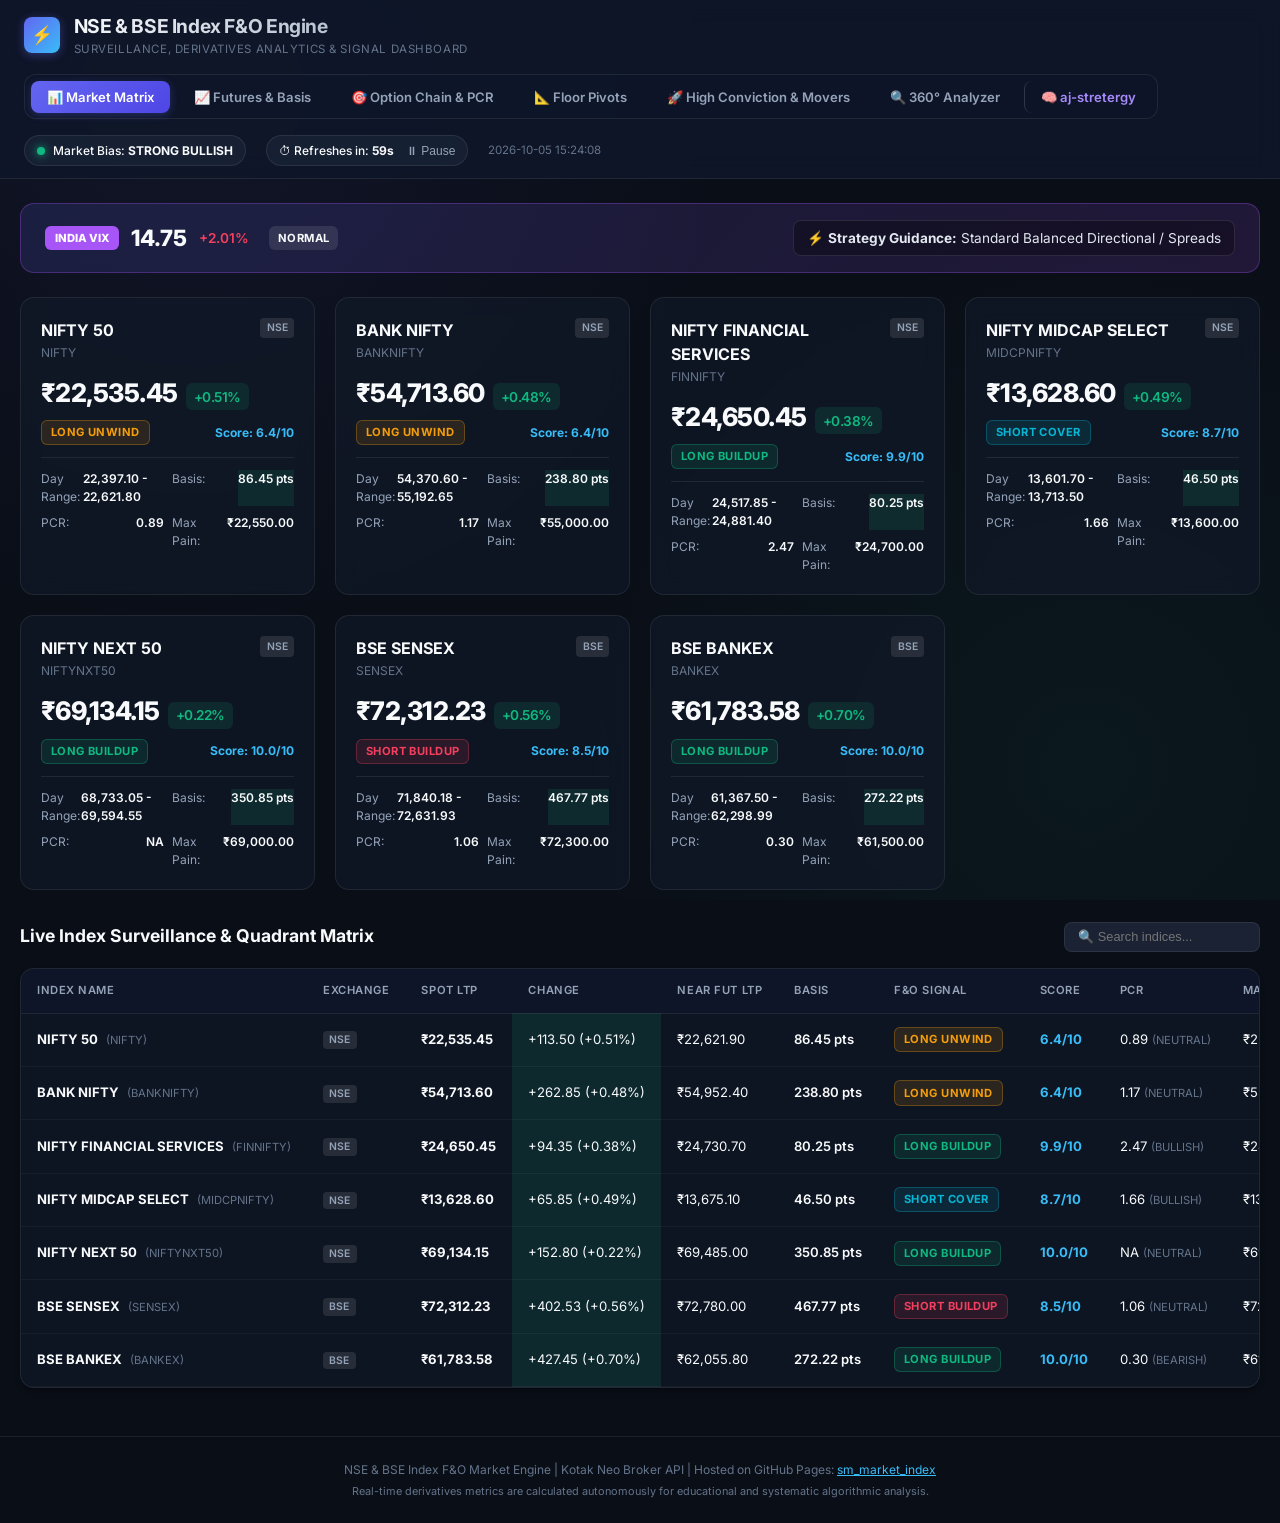
==== index.html @ 65196938 "Update index.html [NSE & BSE Index Dashboard]" ====
<!DOCTYPE html>
<html lang="en">
<head>
    <meta charset="UTF-8">
    <meta name="viewport" content="width=device-width, initial-scale=1.0">
    <title>NSE & BSE Index F&O Market Dashboard</title>
    <link rel="preconnect" href="https://fonts.googleapis.com">
    <link rel="preconnect" href="https://fonts.gstatic.com" crossorigin>
    <link href="https://fonts.googleapis.com/css2?family=Inter:wght@400;500;600;700;800&display=swap" rel="stylesheet">
    <link rel="stylesheet" href="css/dashboard.css">
</head>
<body>

    <!-- Header -->
    <header class="app-header">
        <div class="brand-wrap">
            <div class="brand-icon">⚡</div>
            <div>
                <div class="brand-title">NSE & BSE Index F&O Engine</div>
                <div class="brand-subtitle">Surveillance, Derivatives Analytics & Signal Dashboard</div>
            </div>
        </div>

        <!-- Navigation Tabs -->
        <nav class="tab-nav">
            <button class="tab-btn active" data-tab="tab-market">📊 Market Matrix</button>
            <button class="tab-btn" data-tab="tab-futures">📈 Futures & Basis</button>
            <button class="tab-btn" data-tab="tab-options">🎯 Option Chain & PCR</button>
            <button class="tab-btn" data-tab="tab-pivots">📐 Floor Pivots</button>
            <button class="tab-btn" data-tab="tab-movers">🚀 High Conviction & Movers</button>
            <button class="tab-btn" data-tab="tab-analyzer">🔍 360° Analyzer</button>
            <button class="tab-btn" data-tab="tab-aj-stretergy" style="border-left:1px solid rgba(255,255,255,0.15); color:#a78bfa;">🧠 aj-stretergy</button>
        </nav>

        <!-- Status & Auto-refresh -->
        <div class="header-status-bar">
            <div class="status-pill">
                <span class="pulse-dot"></span>
                <span>Market Bias: <b>STRONG BULLISH</b></span>
            </div>
            <div class="status-pill">
                <span>⏱ Refreshes in: <b id="countdownTimer">60s</b></span>
                <button id="pauseRefreshBtn" style="background:transparent; border:none; color:var(--text-muted); cursor:pointer; font-size:0.75rem; margin-left:4px;">⏸ Pause</button>
            </div>
            <div style="font-size:0.72rem; color:var(--text-dim);">
                2026-10-05 15:24:08
            </div>
        </div>
    </header>

    <!-- Main Container -->
    <main class="container">
        <!-- Tab 1 -->
        <div id="tab-market" class="tab-content active">
            
    <!-- VIX Volatility Alert Banner -->
    <div class="vix-banner">
        <div class="vix-header">
            <span class="vix-badge">INDIA VIX</span>
            <span class="vix-val">14.75</span>
            <span style="font-size:0.85rem; font-weight:600; color:#f43f5e;">
                +2.01%
            </span>
            <span class="badge" style="background:rgba(255,255,255,0.1); margin-left:0.5rem;">NORMAL</span>
        </div>
        <div class="vix-strat">
            ⚡ <b>Strategy Guidance:</b> Standard Balanced Directional / Spreads
        </div>
    </div>

    <!-- Ticker Cards Grid -->
    <div class="ticker-grid">
        
        <div class="card">
            <div class="card-top">
                <div>
                    <div class="card-title">NIFTY 50</div>
                    <div style="font-size:0.75rem; color:var(--text-dim); margin-top:2px;">NIFTY</div>
                </div>
                <span class="card-exchange">NSE</span>
            </div>
            <div class="card-price">
                ₹22,535.45
                <span class="card-change badge-up">+0.51%</span>
            </div>
            <div style="display:flex; justify-content:space-between; align-items:center; margin-bottom:0.75rem;">
                <span class="badge badge-unwind">LONG UNWIND</span>
                <span style="font-size:0.75rem; font-weight:700; color:var(--accent-blue);">Score: 6.4/10</span>
            </div>
            <div class="card-metrics">
                <div class="metric-row"><span>Day Range:</span><span class="metric-val">22,397.10 - 22,621.80</span></div>
                <div class="metric-row"><span>Basis:</span><span class="metric-val badge-up">86.45 pts</span></div>
                <div class="metric-row"><span>PCR:</span><span class="metric-val">0.89</span></div>
                <div class="metric-row"><span>Max Pain:</span><span class="metric-val">₹22,550.00</span></div>
            </div>
        </div>
        
        <div class="card">
            <div class="card-top">
                <div>
                    <div class="card-title">BANK NIFTY</div>
                    <div style="font-size:0.75rem; color:var(--text-dim); margin-top:2px;">BANKNIFTY</div>
                </div>
                <span class="card-exchange">NSE</span>
            </div>
            <div class="card-price">
                ₹54,713.60
                <span class="card-change badge-up">+0.48%</span>
            </div>
            <div style="display:flex; justify-content:space-between; align-items:center; margin-bottom:0.75rem;">
                <span class="badge badge-unwind">LONG UNWIND</span>
                <span style="font-size:0.75rem; font-weight:700; color:var(--accent-blue);">Score: 6.4/10</span>
            </div>
            <div class="card-metrics">
                <div class="metric-row"><span>Day Range:</span><span class="metric-val">54,370.60 - 55,192.65</span></div>
                <div class="metric-row"><span>Basis:</span><span class="metric-val badge-up">238.80 pts</span></div>
                <div class="metric-row"><span>PCR:</span><span class="metric-val">1.17</span></div>
                <div class="metric-row"><span>Max Pain:</span><span class="metric-val">₹55,000.00</span></div>
            </div>
        </div>
        
        <div class="card">
            <div class="card-top">
                <div>
                    <div class="card-title">NIFTY FINANCIAL SERVICES</div>
                    <div style="font-size:0.75rem; color:var(--text-dim); margin-top:2px;">FINNIFTY</div>
                </div>
                <span class="card-exchange">NSE</span>
            </div>
            <div class="card-price">
                ₹24,650.45
                <span class="card-change badge-up">+0.38%</span>
            </div>
            <div style="display:flex; justify-content:space-between; align-items:center; margin-bottom:0.75rem;">
                <span class="badge badge-long">LONG BUILDUP</span>
                <span style="font-size:0.75rem; font-weight:700; color:var(--accent-blue);">Score: 9.9/10</span>
            </div>
            <div class="card-metrics">
                <div class="metric-row"><span>Day Range:</span><span class="metric-val">24,517.85 - 24,881.40</span></div>
                <div class="metric-row"><span>Basis:</span><span class="metric-val badge-up">80.25 pts</span></div>
                <div class="metric-row"><span>PCR:</span><span class="metric-val">2.47</span></div>
                <div class="metric-row"><span>Max Pain:</span><span class="metric-val">₹24,700.00</span></div>
            </div>
        </div>
        
        <div class="card">
            <div class="card-top">
                <div>
                    <div class="card-title">NIFTY MIDCAP SELECT</div>
                    <div style="font-size:0.75rem; color:var(--text-dim); margin-top:2px;">MIDCPNIFTY</div>
                </div>
                <span class="card-exchange">NSE</span>
            </div>
            <div class="card-price">
                ₹13,628.60
                <span class="card-change badge-up">+0.49%</span>
            </div>
            <div style="display:flex; justify-content:space-between; align-items:center; margin-bottom:0.75rem;">
                <span class="badge badge-cover">SHORT COVER</span>
                <span style="font-size:0.75rem; font-weight:700; color:var(--accent-blue);">Score: 8.7/10</span>
            </div>
            <div class="card-metrics">
                <div class="metric-row"><span>Day Range:</span><span class="metric-val">13,601.70 - 13,713.50</span></div>
                <div class="metric-row"><span>Basis:</span><span class="metric-val badge-up">46.50 pts</span></div>
                <div class="metric-row"><span>PCR:</span><span class="metric-val">1.66</span></div>
                <div class="metric-row"><span>Max Pain:</span><span class="metric-val">₹13,600.00</span></div>
            </div>
        </div>
        
        <div class="card">
            <div class="card-top">
                <div>
                    <div class="card-title">NIFTY NEXT 50</div>
                    <div style="font-size:0.75rem; color:var(--text-dim); margin-top:2px;">NIFTYNXT50</div>
                </div>
                <span class="card-exchange">NSE</span>
            </div>
            <div class="card-price">
                ₹69,134.15
                <span class="card-change badge-up">+0.22%</span>
            </div>
            <div style="display:flex; justify-content:space-between; align-items:center; margin-bottom:0.75rem;">
                <span class="badge badge-long">LONG BUILDUP</span>
                <span style="font-size:0.75rem; font-weight:700; color:var(--accent-blue);">Score: 10.0/10</span>
            </div>
            <div class="card-metrics">
                <div class="metric-row"><span>Day Range:</span><span class="metric-val">68,733.05 - 69,594.55</span></div>
                <div class="metric-row"><span>Basis:</span><span class="metric-val badge-up">350.85 pts</span></div>
                <div class="metric-row"><span>PCR:</span><span class="metric-val">NA</span></div>
                <div class="metric-row"><span>Max Pain:</span><span class="metric-val">₹69,000.00</span></div>
            </div>
        </div>
        
        <div class="card">
            <div class="card-top">
                <div>
                    <div class="card-title">BSE SENSEX</div>
                    <div style="font-size:0.75rem; color:var(--text-dim); margin-top:2px;">SENSEX</div>
                </div>
                <span class="card-exchange">BSE</span>
            </div>
            <div class="card-price">
                ₹72,312.23
                <span class="card-change badge-up">+0.56%</span>
            </div>
            <div style="display:flex; justify-content:space-between; align-items:center; margin-bottom:0.75rem;">
                <span class="badge badge-short">SHORT BUILDUP</span>
                <span style="font-size:0.75rem; font-weight:700; color:var(--accent-blue);">Score: 8.5/10</span>
            </div>
            <div class="card-metrics">
                <div class="metric-row"><span>Day Range:</span><span class="metric-val">71,840.18 - 72,631.93</span></div>
                <div class="metric-row"><span>Basis:</span><span class="metric-val badge-up">467.77 pts</span></div>
                <div class="metric-row"><span>PCR:</span><span class="metric-val">1.06</span></div>
                <div class="metric-row"><span>Max Pain:</span><span class="metric-val">₹72,300.00</span></div>
            </div>
        </div>
        
        <div class="card">
            <div class="card-top">
                <div>
                    <div class="card-title">BSE BANKEX</div>
                    <div style="font-size:0.75rem; color:var(--text-dim); margin-top:2px;">BANKEX</div>
                </div>
                <span class="card-exchange">BSE</span>
            </div>
            <div class="card-price">
                ₹61,783.58
                <span class="card-change badge-up">+0.70%</span>
            </div>
            <div style="display:flex; justify-content:space-between; align-items:center; margin-bottom:0.75rem;">
                <span class="badge badge-long">LONG BUILDUP</span>
                <span style="font-size:0.75rem; font-weight:700; color:var(--accent-blue);">Score: 10.0/10</span>
            </div>
            <div class="card-metrics">
                <div class="metric-row"><span>Day Range:</span><span class="metric-val">61,367.50 - 62,298.99</span></div>
                <div class="metric-row"><span>Basis:</span><span class="metric-val badge-up">272.22 pts</span></div>
                <div class="metric-row"><span>PCR:</span><span class="metric-val">0.30</span></div>
                <div class="metric-row"><span>Max Pain:</span><span class="metric-val">₹61,500.00</span></div>
            </div>
        </div>
        
    </div>

    <!-- Surveillance Table -->
    <div style="display:flex; justify-content:space-between; align-items:center; margin-bottom:1rem;">
        <h3 style="font-size:1.1rem; font-weight:700;">Live Index Surveillance & Quadrant Matrix</h3>
        <input type="text" class="table-search-input" data-table="marketOverviewTable" placeholder="🔍 Search indices..." style="background:rgba(30,41,59,0.8); border:1px solid var(--border-color); color:#fff; padding:0.4rem 0.8rem; border-radius:8px; font-size:0.8rem;">
    </div>
    <div class="table-wrap">
        <table class="data-table" id="marketOverviewTable">
            <thead>
                <tr>
                    <th class="sortable">Index Name</th>
                    <th>Exchange</th>
                    <th class="sortable">Spot LTP</th>
                    <th class="sortable">Change</th>
                    <th class="sortable">Near Fut LTP</th>
                    <th class="sortable">Basis</th>
                    <th>F&O Signal</th>
                    <th class="sortable">Score</th>
                    <th class="sortable">PCR</th>
                    <th class="sortable">Max Pain</th>
                    <th>Pivot Posture</th>
                </tr>
            </thead>
            <tbody>
                
        <tr>
            <td><b>NIFTY 50</b> <span style="font-size:0.7rem; color:var(--text-dim); margin-left:4px;">(NIFTY)</span></td>
            <td><span class="card-exchange">NSE</span></td>
            <td style="font-weight:700;">₹22,535.45</td>
            <td class="badge-up">+113.50 (+0.51%)</td>
            <td>₹22,621.90</td>
            <td style="font-weight:600;">86.45 pts</td>
            <td><span class="badge badge-unwind">LONG UNWIND</span></td>
            <td><b style="color:var(--accent-blue);">6.4/10</b></td>
            <td>0.89 <span style="font-size:0.7rem; color:var(--text-dim);">(NEUTRAL)</span></td>
            <td>₹22,550.00</td>
            <td><span class="badge" style="background:rgba(148,163,184,0.12); color:#94a3b8;">RANGE BOUND</span></td>
        </tr>
        
        <tr>
            <td><b>BANK NIFTY</b> <span style="font-size:0.7rem; color:var(--text-dim); margin-left:4px;">(BANKNIFTY)</span></td>
            <td><span class="card-exchange">NSE</span></td>
            <td style="font-weight:700;">₹54,713.60</td>
            <td class="badge-up">+262.85 (+0.48%)</td>
            <td>₹54,952.40</td>
            <td style="font-weight:600;">238.80 pts</td>
            <td><span class="badge badge-unwind">LONG UNWIND</span></td>
            <td><b style="color:var(--accent-blue);">6.4/10</b></td>
            <td>1.17 <span style="font-size:0.7rem; color:var(--text-dim);">(NEUTRAL)</span></td>
            <td>₹55,000.00</td>
            <td><span class="badge" style="background:rgba(148,163,184,0.12); color:#94a3b8;">RANGE BOUND</span></td>
        </tr>
        
        <tr>
            <td><b>NIFTY FINANCIAL SERVICES</b> <span style="font-size:0.7rem; color:var(--text-dim); margin-left:4px;">(FINNIFTY)</span></td>
            <td><span class="card-exchange">NSE</span></td>
            <td style="font-weight:700;">₹24,650.45</td>
            <td class="badge-up">+94.35 (+0.38%)</td>
            <td>₹24,730.70</td>
            <td style="font-weight:600;">80.25 pts</td>
            <td><span class="badge badge-long">LONG BUILDUP</span></td>
            <td><b style="color:var(--accent-blue);">9.9/10</b></td>
            <td>2.47 <span style="font-size:0.7rem; color:var(--text-dim);">(BULLISH)</span></td>
            <td>₹24,700.00</td>
            <td><span class="badge" style="background:rgba(148,163,184,0.12); color:#94a3b8;">RANGE BOUND</span></td>
        </tr>
        
        <tr>
            <td><b>NIFTY MIDCAP SELECT</b> <span style="font-size:0.7rem; color:var(--text-dim); margin-left:4px;">(MIDCPNIFTY)</span></td>
            <td><span class="card-exchange">NSE</span></td>
            <td style="font-weight:700;">₹13,628.60</td>
            <td class="badge-up">+65.85 (+0.49%)</td>
            <td>₹13,675.10</td>
            <td style="font-weight:600;">46.50 pts</td>
            <td><span class="badge badge-cover">SHORT COVER</span></td>
            <td><b style="color:var(--accent-blue);">8.7/10</b></td>
            <td>1.66 <span style="font-size:0.7rem; color:var(--text-dim);">(BULLISH)</span></td>
            <td>₹13,600.00</td>
            <td><span class="badge" style="background:rgba(148,163,184,0.12); color:#94a3b8;">RANGE BOUND</span></td>
        </tr>
        
        <tr>
            <td><b>NIFTY NEXT 50</b> <span style="font-size:0.7rem; color:var(--text-dim); margin-left:4px;">(NIFTYNXT50)</span></td>
            <td><span class="card-exchange">NSE</span></td>
            <td style="font-weight:700;">₹69,134.15</td>
            <td class="badge-up">+152.80 (+0.22%)</td>
            <td>₹69,485.00</td>
            <td style="font-weight:600;">350.85 pts</td>
            <td><span class="badge badge-long">LONG BUILDUP</span></td>
            <td><b style="color:var(--accent-blue);">10.0/10</b></td>
            <td>NA <span style="font-size:0.7rem; color:var(--text-dim);">(NEUTRAL)</span></td>
            <td>₹69,000.00</td>
            <td><span class="badge" style="background:rgba(148,163,184,0.12); color:#94a3b8;">RANGE BOUND</span></td>
        </tr>
        
        <tr>
            <td><b>BSE SENSEX</b> <span style="font-size:0.7rem; color:var(--text-dim); margin-left:4px;">(SENSEX)</span></td>
            <td><span class="card-exchange">BSE</span></td>
            <td style="font-weight:700;">₹72,312.23</td>
            <td class="badge-up">+402.53 (+0.56%)</td>
            <td>₹72,780.00</td>
            <td style="font-weight:600;">467.77 pts</td>
            <td><span class="badge badge-short">SHORT BUILDUP</span></td>
            <td><b style="color:var(--accent-blue);">8.5/10</b></td>
            <td>1.06 <span style="font-size:0.7rem; color:var(--text-dim);">(NEUTRAL)</span></td>
            <td>₹72,300.00</td>
            <td><span class="badge" style="background:rgba(148,163,184,0.12); color:#94a3b8;">RANGE BOUND</span></td>
        </tr>
        
        <tr>
            <td><b>BSE BANKEX</b> <span style="font-size:0.7rem; color:var(--text-dim); margin-left:4px;">(BANKEX)</span></td>
            <td><span class="card-exchange">BSE</span></td>
            <td style="font-weight:700;">₹61,783.58</td>
            <td class="badge-up">+427.45 (+0.70%)</td>
            <td>₹62,055.80</td>
            <td style="font-weight:600;">272.22 pts</td>
            <td><span class="badge badge-long">LONG BUILDUP</span></td>
            <td><b style="color:var(--accent-blue);">10.0/10</b></td>
            <td>0.30 <span style="font-size:0.7rem; color:var(--text-dim);">(BEARISH)</span></td>
            <td>₹61,500.00</td>
            <td><span class="badge" style="background:rgba(148,163,184,0.12); color:#94a3b8;">RANGE BOUND</span></td>
        </tr>
        
            </tbody>
        </table>
    </div>
    
        </div>

        <!-- Tab 2 -->
        <div id="tab-futures" class="tab-content">
            
    <div style="display:flex; justify-content:space-between; align-items:center; margin-bottom:1rem;">
        <h3 style="font-size:1.1rem; font-weight:700;">Index Futures Curve & Cost of Carry / Basis Spread</h3>
        <input type="text" class="table-search-input" data-table="futuresTable" placeholder="🔍 Search futures..." style="background:rgba(30,41,59,0.8); border:1px solid var(--border-color); color:#fff; padding:0.4rem 0.8rem; border-radius:8px; font-size:0.8rem;">
    </div>
    <div class="table-wrap">
        <table class="data-table" id="futuresTable">
            <thead>
                <tr>
                    <th class="sortable">Index</th>
                    <th class="sortable">Spot</th>
                    <th class="sortable">Near Fut LTP</th>
                    <th class="sortable">Near Chg%</th>
                    <th class="sortable">Near OI</th>
                    <th class="sortable">VWAP</th>
                    <th class="sortable">Basis Spread</th>
                    <th>Basis Status</th>
                    <th class="sortable">Next Fut LTP</th>
                    <th class="sortable">Next OI</th>
                    <th class="sortable">Far Fut LTP</th>
                    <th class="sortable">Far OI</th>
                </tr>
            </thead>
            <tbody>
                
        <tr>
            <td><b>NIFTY 50</b> (NIFTY)</td>
            <td>₹22,535.45</td>
            <td style="font-weight:700; color:var(--accent-blue);">₹22,621.90</td>
            <td>0.41%</td>
            <td>19,139,770</td>
            <td>₹22,635.34</td>
            <td style="font-weight:700;">86.45 pts</td>
            <td><span class="badge badge-long">PREMIUM</span></td>
            <td>₹22,730.00</td>
            <td>2,306,655</td>
            <td>₹22,850.00</td>
            <td>230,685</td>
        </tr>
        
        <tr>
            <td><b>BANK NIFTY</b> (BANKNIFTY)</td>
            <td>₹54,713.60</td>
            <td style="font-weight:700; color:var(--accent-blue);">₹54,952.40</td>
            <td>0.29%</td>
            <td>2,325,330</td>
            <td>₹55,137.70</td>
            <td style="font-weight:700;">238.80 pts</td>
            <td><span class="badge badge-long">PREMIUM</span></td>
            <td>₹55,240.00</td>
            <td>162,660</td>
            <td>₹55,538.00</td>
            <td>19,950</td>
        </tr>
        
        <tr>
            <td><b>NIFTY FINANCIAL SERVICES</b> (FINNIFTY)</td>
            <td>₹24,650.45</td>
            <td style="font-weight:700; color:var(--accent-blue);">₹24,730.70</td>
            <td>0.12%</td>
            <td>28,320</td>
            <td>₹24,854.92</td>
            <td style="font-weight:700;">80.25 pts</td>
            <td><span class="badge badge-long">PREMIUM</span></td>
            <td>₹24,880.30</td>
            <td>0</td>
            <td>₹25,015.00</td>
            <td>0</td>
        </tr>
        
        <tr>
            <td><b>NIFTY MIDCAP SELECT</b> (MIDCPNIFTY)</td>
            <td>₹13,628.60</td>
            <td style="font-weight:700; color:var(--accent-blue);">₹13,675.10</td>
            <td>0.43%</td>
            <td>2,034,120</td>
            <td>₹13,717.54</td>
            <td style="font-weight:700;">46.50 pts</td>
            <td><span class="badge badge-long">PREMIUM</span></td>
            <td>₹13,700.00</td>
            <td>77,760</td>
            <td>₹13,777.00</td>
            <td>720</td>
        </tr>
        
        <tr>
            <td><b>NIFTY NEXT 50</b> (NIFTYNXT50)</td>
            <td>₹69,134.15</td>
            <td style="font-weight:700; color:var(--accent-blue);">₹69,485.00</td>
            <td>0.40%</td>
            <td>16,750</td>
            <td>₹69,509.06</td>
            <td style="font-weight:700;">350.85 pts</td>
            <td><span class="badge badge-long">PREMIUM</span></td>
            <td>₹69,650.00</td>
            <td>325</td>
            <td>₹70,493.00</td>
            <td>0</td>
        </tr>
        
        <tr>
            <td><b>BSE SENSEX</b> (SENSEX)</td>
            <td>₹72,312.23</td>
            <td style="font-weight:700; color:var(--accent-blue);">₹72,780.00</td>
            <td>0.38%</td>
            <td>93,260</td>
            <td>₹72,792.56</td>
            <td style="font-weight:700;">467.77 pts</td>
            <td><span class="badge badge-long">PREMIUM</span></td>
            <td>₹73,303.50</td>
            <td>10,480</td>
            <td>₹73,820.00</td>
            <td>540</td>
        </tr>
        
        <tr>
            <td><b>BSE BANKEX</b> (BANKEX)</td>
            <td>₹61,783.58</td>
            <td style="font-weight:700; color:var(--accent-blue);">₹62,055.80</td>
            <td>0.22%</td>
            <td>570</td>
            <td>₹62,185.13</td>
            <td style="font-weight:700;">272.22 pts</td>
            <td><span class="badge badge-long">PREMIUM</span></td>
            <td>₹61,876.05</td>
            <td>0</td>
            <td>₹0.00</td>
            <td>0</td>
        </tr>
        
            </tbody>
        </table>
    </div>
    
        </div>

        <!-- Tab 3 -->
        <div id="tab-options" class="tab-content">
            
    <div class="ticker-grid">
        
        <div class="card">
            <div class="card-top">
                <div class="card-title">NIFTY 50 Options Analysis</div>
                <span class="badge badge-flat">NEUTRAL (PCR 0.89)</span>
            </div>
            <div style="display:grid; grid-template-columns:repeat(2, 1fr); gap:0.75rem; margin-top:0.75rem; font-size:0.8rem;">
                <div style="background:rgba(255,255,255,0.03); padding:0.6rem; border-radius:8px;">
                    <div style="color:var(--text-muted); font-size:0.7rem;">ATM Strike</div>
                    <div style="font-size:1.1rem; font-weight:700;">₹22,550.00</div>
                </div>
                <div style="background:rgba(255,255,255,0.03); padding:0.6rem; border-radius:8px;">
                    <div style="color:var(--text-muted); font-size:0.7rem;">Max Pain</div>
                    <div style="font-size:1.1rem; font-weight:700; color:var(--accent-purple);">₹22,550.00</div>
                </div>
                <div style="background:rgba(255,255,255,0.03); padding:0.6rem; border-radius:8px;">
                    <div style="color:var(--text-muted); font-size:0.7rem;">ATM Straddle Premium</div>
                    <div style="font-size:1rem; font-weight:700; color:var(--accent-blue);">₹163.35</div>
                </div>
                <div style="background:rgba(255,255,255,0.03); padding:0.6rem; border-radius:8px;">
                    <div style="color:var(--text-muted); font-size:0.7rem;">Implied Move (1-SD)</div>
                    <div style="font-size:1rem; font-weight:700;">±0.72%</div>
                </div>
            </div>
            <div style="margin-top:0.75rem; font-size:0.72rem; color:var(--text-dim); display:flex; justify-content:space-between;">
                <span>Total Call OI: <b>88,129,340</b></span>
                <span>Total Put OI: <b>78,749,190</b></span>
            </div>
        </div>
        
        <div class="card">
            <div class="card-top">
                <div class="card-title">BANK NIFTY Options Analysis</div>
                <span class="badge badge-flat">NEUTRAL (PCR 1.17)</span>
            </div>
            <div style="display:grid; grid-template-columns:repeat(2, 1fr); gap:0.75rem; margin-top:0.75rem; font-size:0.8rem;">
                <div style="background:rgba(255,255,255,0.03); padding:0.6rem; border-radius:8px;">
                    <div style="color:var(--text-muted); font-size:0.7rem;">ATM Strike</div>
                    <div style="font-size:1.1rem; font-weight:700;">₹54,700.00</div>
                </div>
                <div style="background:rgba(255,255,255,0.03); padding:0.6rem; border-radius:8px;">
                    <div style="color:var(--text-muted); font-size:0.7rem;">Max Pain</div>
                    <div style="font-size:1.1rem; font-weight:700; color:var(--accent-purple);">₹55,000.00</div>
                </div>
                <div style="background:rgba(255,255,255,0.03); padding:0.6rem; border-radius:8px;">
                    <div style="color:var(--text-muted); font-size:0.7rem;">ATM Straddle Premium</div>
                    <div style="font-size:1rem; font-weight:700; color:var(--accent-blue);">₹1,731.05</div>
                </div>
                <div style="background:rgba(255,255,255,0.03); padding:0.6rem; border-radius:8px;">
                    <div style="color:var(--text-muted); font-size:0.7rem;">Implied Move (1-SD)</div>
                    <div style="font-size:1rem; font-weight:700;">±3.16%</div>
                </div>
            </div>
            <div style="margin-top:0.75rem; font-size:0.72rem; color:var(--text-dim); display:flex; justify-content:space-between;">
                <span>Total Call OI: <b>1,863,510</b></span>
                <span>Total Put OI: <b>2,179,950</b></span>
            </div>
        </div>
        
        <div class="card">
            <div class="card-top">
                <div class="card-title">NIFTY FINANCIAL SERVICES Options Analysis</div>
                <span class="badge badge-long">BULLISH (PCR 2.47)</span>
            </div>
            <div style="display:grid; grid-template-columns:repeat(2, 1fr); gap:0.75rem; margin-top:0.75rem; font-size:0.8rem;">
                <div style="background:rgba(255,255,255,0.03); padding:0.6rem; border-radius:8px;">
                    <div style="color:var(--text-muted); font-size:0.7rem;">ATM Strike</div>
                    <div style="font-size:1.1rem; font-weight:700;">₹24,650.00</div>
                </div>
                <div style="background:rgba(255,255,255,0.03); padding:0.6rem; border-radius:8px;">
                    <div style="color:var(--text-muted); font-size:0.7rem;">Max Pain</div>
                    <div style="font-size:1.1rem; font-weight:700; color:var(--accent-purple);">₹24,700.00</div>
                </div>
                <div style="background:rgba(255,255,255,0.03); padding:0.6rem; border-radius:8px;">
                    <div style="color:var(--text-muted); font-size:0.7rem;">ATM Straddle Premium</div>
                    <div style="font-size:1rem; font-weight:700; color:var(--accent-blue);">₹847.85</div>
                </div>
                <div style="background:rgba(255,255,255,0.03); padding:0.6rem; border-radius:8px;">
                    <div style="color:var(--text-muted); font-size:0.7rem;">Implied Move (1-SD)</div>
                    <div style="font-size:1rem; font-weight:700;">±3.44%</div>
                </div>
            </div>
            <div style="margin-top:0.75rem; font-size:0.72rem; color:var(--text-dim); display:flex; justify-content:space-between;">
                <span>Total Call OI: <b>53,220</b></span>
                <span>Total Put OI: <b>131,580</b></span>
            </div>
        </div>
        
        <div class="card">
            <div class="card-top">
                <div class="card-title">NIFTY MIDCAP SELECT Options Analysis</div>
                <span class="badge badge-long">BULLISH (PCR 1.66)</span>
            </div>
            <div style="display:grid; grid-template-columns:repeat(2, 1fr); gap:0.75rem; margin-top:0.75rem; font-size:0.8rem;">
                <div style="background:rgba(255,255,255,0.03); padding:0.6rem; border-radius:8px;">
                    <div style="color:var(--text-muted); font-size:0.7rem;">ATM Strike</div>
                    <div style="font-size:1.1rem; font-weight:700;">₹13,625.00</div>
                </div>
                <div style="background:rgba(255,255,255,0.03); padding:0.6rem; border-radius:8px;">
                    <div style="color:var(--text-muted); font-size:0.7rem;">Max Pain</div>
                    <div style="font-size:1.1rem; font-weight:700; color:var(--accent-purple);">₹13,600.00</div>
                </div>
                <div style="background:rgba(255,255,255,0.03); padding:0.6rem; border-radius:8px;">
                    <div style="color:var(--text-muted); font-size:0.7rem;">ATM Straddle Premium</div>
                    <div style="font-size:1rem; font-weight:700; color:var(--accent-blue);">₹482.30</div>
                </div>
                <div style="background:rgba(255,255,255,0.03); padding:0.6rem; border-radius:8px;">
                    <div style="color:var(--text-muted); font-size:0.7rem;">Implied Move (1-SD)</div>
                    <div style="font-size:1rem; font-weight:700;">±3.54%</div>
                </div>
            </div>
            <div style="margin-top:0.75rem; font-size:0.72rem; color:var(--text-dim); display:flex; justify-content:space-between;">
                <span>Total Call OI: <b>619,200</b></span>
                <span>Total Put OI: <b>1,024,800</b></span>
            </div>
        </div>
        
        <div class="card">
            <div class="card-top">
                <div class="card-title">NIFTY NEXT 50 Options Analysis</div>
                <span class="badge badge-flat">NEUTRAL (PCR NA)</span>
            </div>
            <div style="display:grid; grid-template-columns:repeat(2, 1fr); gap:0.75rem; margin-top:0.75rem; font-size:0.8rem;">
                <div style="background:rgba(255,255,255,0.03); padding:0.6rem; border-radius:8px;">
                    <div style="color:var(--text-muted); font-size:0.7rem;">ATM Strike</div>
                    <div style="font-size:1.1rem; font-weight:700;">₹69,100.00</div>
                </div>
                <div style="background:rgba(255,255,255,0.03); padding:0.6rem; border-radius:8px;">
                    <div style="color:var(--text-muted); font-size:0.7rem;">Max Pain</div>
                    <div style="font-size:1.1rem; font-weight:700; color:var(--accent-purple);">₹69,000.00</div>
                </div>
                <div style="background:rgba(255,255,255,0.03); padding:0.6rem; border-radius:8px;">
                    <div style="color:var(--text-muted); font-size:0.7rem;">ATM Straddle Premium</div>
                    <div style="font-size:1rem; font-weight:700; color:var(--accent-blue);">₹NA</div>
                </div>
                <div style="background:rgba(255,255,255,0.03); padding:0.6rem; border-radius:8px;">
                    <div style="color:var(--text-muted); font-size:0.7rem;">Implied Move (1-SD)</div>
                    <div style="font-size:1rem; font-weight:700;">±NA%</div>
                </div>
            </div>
            <div style="margin-top:0.75rem; font-size:0.72rem; color:var(--text-dim); display:flex; justify-content:space-between;">
                <span>Total Call OI: <b>0</b></span>
                <span>Total Put OI: <b>100</b></span>
            </div>
        </div>
        
        <div class="card">
            <div class="card-top">
                <div class="card-title">BSE SENSEX Options Analysis</div>
                <span class="badge badge-flat">NEUTRAL (PCR 1.06)</span>
            </div>
            <div style="display:grid; grid-template-columns:repeat(2, 1fr); gap:0.75rem; margin-top:0.75rem; font-size:0.8rem;">
                <div style="background:rgba(255,255,255,0.03); padding:0.6rem; border-radius:8px;">
                    <div style="color:var(--text-muted); font-size:0.7rem;">ATM Strike</div>
                    <div style="font-size:1.1rem; font-weight:700;">₹72,300.00</div>
                </div>
                <div style="background:rgba(255,255,255,0.03); padding:0.6rem; border-radius:8px;">
                    <div style="color:var(--text-muted); font-size:0.7rem;">Max Pain</div>
                    <div style="font-size:1.1rem; font-weight:700; color:var(--accent-purple);">₹72,300.00</div>
                </div>
                <div style="background:rgba(255,255,255,0.03); padding:0.6rem; border-radius:8px;">
                    <div style="color:var(--text-muted); font-size:0.7rem;">ATM Straddle Premium</div>
                    <div style="font-size:1rem; font-weight:700; color:var(--accent-blue);">₹912.75</div>
                </div>
                <div style="background:rgba(255,255,255,0.03); padding:0.6rem; border-radius:8px;">
                    <div style="color:var(--text-muted); font-size:0.7rem;">Implied Move (1-SD)</div>
                    <div style="font-size:1rem; font-weight:700;">±1.26%</div>
                </div>
            </div>
            <div style="margin-top:0.75rem; font-size:0.72rem; color:var(--text-dim); display:flex; justify-content:space-between;">
                <span>Total Call OI: <b>3,318,500</b></span>
                <span>Total Put OI: <b>3,517,960</b></span>
            </div>
        </div>
        
        <div class="card">
            <div class="card-top">
                <div class="card-title">BSE BANKEX Options Analysis</div>
                <span class="badge badge-short">BEARISH (PCR 0.3)</span>
            </div>
            <div style="display:grid; grid-template-columns:repeat(2, 1fr); gap:0.75rem; margin-top:0.75rem; font-size:0.8rem;">
                <div style="background:rgba(255,255,255,0.03); padding:0.6rem; border-radius:8px;">
                    <div style="color:var(--text-muted); font-size:0.7rem;">ATM Strike</div>
                    <div style="font-size:1.1rem; font-weight:700;">₹61,800.00</div>
                </div>
                <div style="background:rgba(255,255,255,0.03); padding:0.6rem; border-radius:8px;">
                    <div style="color:var(--text-muted); font-size:0.7rem;">Max Pain</div>
                    <div style="font-size:1.1rem; font-weight:700; color:var(--accent-purple);">₹61,500.00</div>
                </div>
                <div style="background:rgba(255,255,255,0.03); padding:0.6rem; border-radius:8px;">
                    <div style="color:var(--text-muted); font-size:0.7rem;">ATM Straddle Premium</div>
                    <div style="font-size:1rem; font-weight:700; color:var(--accent-blue);">₹NA</div>
                </div>
                <div style="background:rgba(255,255,255,0.03); padding:0.6rem; border-radius:8px;">
                    <div style="color:var(--text-muted); font-size:0.7rem;">Implied Move (1-SD)</div>
                    <div style="font-size:1rem; font-weight:700;">±NA%</div>
                </div>
            </div>
            <div style="margin-top:0.75rem; font-size:0.72rem; color:var(--text-dim); display:flex; justify-content:space-between;">
                <span>Total Call OI: <b>5,430</b></span>
                <span>Total Put OI: <b>1,620</b></span>
            </div>
        </div>
        
    </div>
    
        </div>

        <!-- Tab 4 -->
        <div id="tab-pivots" class="tab-content">
            
    <div style="margin-bottom:1rem;">
        <h3 style="font-size:1.1rem; font-weight:700;">Classic Floor Trader Pivots (15-Minute Intraday Posture)</h3>
        <p style="font-size:0.75rem; color:var(--text-dim); margin-top:4px;">Pivot levels provide key psychological support, resistance, and mean-reversion boundary zones for intraday index trading.</p>
    </div>
    <div class="table-wrap">
        <table class="data-table">
            <thead>
                <tr>
                    <th>Index</th>
                    <th>Current Spot</th>
                    <th>Posture</th>
                    <th>R3 (Extreme)</th>
                    <th>R2 (Breakout)</th>
                    <th>R1 (Resistance)</th>
                    <th style="background:rgba(99,102,241,0.2);">Central Pivot (P)</th>
                    <th>S1 (Support)</th>
                    <th>S2 (Breakdown)</th>
                    <th>S3 (Extreme)</th>
                </tr>
            </thead>
            <tbody>
                
        <tr>
            <td><b>NIFTY 50</b> (NIFTY)</td>
            <td style="font-weight:700;">₹22,535.45</td>
            <td><span class="badge" style="background:rgba(148,163,184,0.12); color:#94a3b8;">RANGE BOUND</span></td>
            <td style="color:#f43f5e;">₹22,788.17</td>
            <td style="color:#fb7185;">₹22,704.98</td>
            <td style="color:#fda4af;">₹22,563.47</td>
            <td style="font-weight:800; color:var(--accent-blue); background:rgba(99,102,241,0.08);">₹22,480.28</td>
            <td style="color:#86efac;">₹22,338.77</td>
            <td style="color:#4ade80;">₹22,255.58</td>
            <td style="color:#10b981;">₹22,114.07</td>
        </tr>
        
        <tr>
            <td><b>BANK NIFTY</b> (BANKNIFTY)</td>
            <td style="font-weight:700;">₹54,713.60</td>
            <td><span class="badge" style="background:rgba(148,163,184,0.12); color:#94a3b8;">RANGE BOUND</span></td>
            <td style="color:#f43f5e;">₹55,794.12</td>
            <td style="color:#fb7185;">₹55,493.38</td>
            <td style="color:#fda4af;">₹54,972.07</td>
            <td style="font-weight:800; color:var(--accent-blue); background:rgba(99,102,241,0.08);">₹54,671.33</td>
            <td style="color:#86efac;">₹54,150.02</td>
            <td style="color:#4ade80;">₹53,849.28</td>
            <td style="color:#10b981;">₹53,327.97</td>
        </tr>
        
        <tr>
            <td><b>NIFTY FINANCIAL SERVICES</b> (FINNIFTY)</td>
            <td style="font-weight:700;">₹24,650.45</td>
            <td><span class="badge" style="background:rgba(148,163,184,0.12); color:#94a3b8;">RANGE BOUND</span></td>
            <td style="color:#f43f5e;">₹25,149.27</td>
            <td style="color:#fb7185;">₹25,015.33</td>
            <td style="color:#fda4af;">₹24,785.72</td>
            <td style="font-weight:800; color:var(--accent-blue); background:rgba(99,102,241,0.08);">₹24,651.78</td>
            <td style="color:#86efac;">₹24,422.17</td>
            <td style="color:#4ade80;">₹24,288.23</td>
            <td style="color:#10b981;">₹24,058.62</td>
        </tr>
        
        <tr>
            <td><b>NIFTY MIDCAP SELECT</b> (MIDCPNIFTY)</td>
            <td style="font-weight:700;">₹13,628.60</td>
            <td><span class="badge" style="background:rgba(148,163,184,0.12); color:#94a3b8;">RANGE BOUND</span></td>
            <td style="color:#f43f5e;">₹13,762.07</td>
            <td style="color:#fb7185;">₹13,737.78</td>
            <td style="color:#fda4af;">₹13,650.27</td>
            <td style="font-weight:800; color:var(--accent-blue); background:rgba(99,102,241,0.08);">₹13,625.98</td>
            <td style="color:#86efac;">₹13,538.47</td>
            <td style="color:#4ade80;">₹13,514.18</td>
            <td style="color:#10b981;">₹13,426.67</td>
        </tr>
        
        <tr>
            <td><b>NIFTY NEXT 50</b> (NIFTYNXT50)</td>
            <td style="font-weight:700;">₹69,134.15</td>
            <td><span class="badge" style="background:rgba(148,163,184,0.12); color:#94a3b8;">RANGE BOUND</span></td>
            <td style="color:#f43f5e;">₹70,334.42</td>
            <td style="color:#fb7185;">₹69,964.48</td>
            <td style="color:#fda4af;">₹69,472.92</td>
            <td style="font-weight:800; color:var(--accent-blue); background:rgba(99,102,241,0.08);">₹69,102.98</td>
            <td style="color:#86efac;">₹68,611.42</td>
            <td style="color:#4ade80;">₹68,241.48</td>
            <td style="color:#10b981;">₹67,749.92</td>
        </tr>
        
        <tr>
            <td><b>BSE SENSEX</b> (SENSEX)</td>
            <td style="font-weight:700;">₹72,312.23</td>
            <td><span class="badge" style="background:rgba(148,163,184,0.12); color:#94a3b8;">RANGE BOUND</span></td>
            <td style="color:#f43f5e;">₹73,206.11</td>
            <td style="color:#fb7185;">₹72,919.02</td>
            <td style="color:#fda4af;">₹72,414.36</td>
            <td style="font-weight:800; color:var(--accent-blue); background:rgba(99,102,241,0.08);">₹72,127.27</td>
            <td style="color:#86efac;">₹71,622.61</td>
            <td style="color:#4ade80;">₹71,335.52</td>
            <td style="color:#10b981;">₹70,830.86</td>
        </tr>
        
        <tr>
            <td><b>BSE BANKEX</b> (BANKEX)</td>
            <td style="font-weight:700;">₹61,783.58</td>
            <td><span class="badge" style="background:rgba(148,163,184,0.12); color:#94a3b8;">RANGE BOUND</span></td>
            <td style="color:#f43f5e;">₹62,912.40</td>
            <td style="color:#fb7185;">₹62,605.70</td>
            <td style="color:#fda4af;">₹61,980.91</td>
            <td style="font-weight:800; color:var(--accent-blue); background:rgba(99,102,241,0.08);">₹61,674.21</td>
            <td style="color:#86efac;">₹61,049.42</td>
            <td style="color:#4ade80;">₹60,742.72</td>
            <td style="color:#10b981;">₹60,117.93</td>
        </tr>
        
            </tbody>
        </table>
    </div>
    
        </div>

        <!-- Tab 5 -->
        <div id="tab-movers" class="tab-content">
            
    <h3 style="font-size:1.1rem; font-weight:700; margin-bottom:1rem;">Active High-Conviction Index Trades</h3>
    <div class="ticker-grid">
            <div class="card" style="border-left: 4px solid #10b981;">
                <div class="card-top">
                    <div>
                        <div class="card-title">BSE BANKEX</div>
                        <div style="font-size:0.72rem; color:var(--text-dim);">2026-10-05 11:41:13</div>
                    </div>
                    <span class="badge badge-long">LONG (Score 8.6)</span>
                </div>
                <div style="margin: 0.75rem 0; font-size:1.1rem; font-weight:700;">
                    Entry: ₹62,150.00
                </div>
                <div class="card-metrics" style="grid-template-columns:repeat(3, 1fr);">
                    <div class="metric-row" style="flex-direction:column; align-items:flex-start;">
                        <span style="font-size:0.65rem;">Target 1 (+0.5%)</span>
                        <span class="metric-val" style="color:#10b981;">₹62,460.75</span>
                    </div>
                    <div class="metric-row" style="flex-direction:column; align-items:flex-start;">
                        <span style="font-size:0.65rem;">Target 2 (+1.0%)</span>
                        <span class="metric-val" style="color:#34d399;">₹62,771.50</span>
                    </div>
                    <div class="metric-row" style="flex-direction:column; align-items:flex-start;">
                        <span style="font-size:0.65rem;">Stop Loss (-0.5%)</span>
                        <span class="metric-val" style="color:#f43f5e;">₹61,839.25</span>
                    </div>
                </div>
            </div>
            
            <div class="card" style="border-left: 4px solid #f43f5e;">
                <div class="card-top">
                    <div>
                        <div class="card-title">BANK NIFTY</div>
                        <div style="font-size:0.72rem; color:var(--text-dim);">2026-10-05 13:44:47</div>
                    </div>
                    <span class="badge badge-short">SHORT (Score 9.2)</span>
                </div>
                <div style="margin: 0.75rem 0; font-size:1.1rem; font-weight:700;">
                    Entry: ₹55,099.00
                </div>
                <div class="card-metrics" style="grid-template-columns:repeat(3, 1fr);">
                    <div class="metric-row" style="flex-direction:column; align-items:flex-start;">
                        <span style="font-size:0.65rem;">Target 1 (+0.5%)</span>
                        <span class="metric-val" style="color:#10b981;">₹54,823.50</span>
                    </div>
                    <div class="metric-row" style="flex-direction:column; align-items:flex-start;">
                        <span style="font-size:0.65rem;">Target 2 (+1.0%)</span>
                        <span class="metric-val" style="color:#34d399;">₹54,548.01</span>
                    </div>
                    <div class="metric-row" style="flex-direction:column; align-items:flex-start;">
                        <span style="font-size:0.65rem;">Stop Loss (-0.5%)</span>
                        <span class="metric-val" style="color:#f43f5e;">₹55,374.49</span>
                    </div>
                </div>
            </div>
            
            <div class="card" style="border-left: 4px solid #10b981;">
                <div class="card-top">
                    <div>
                        <div class="card-title">NIFTY FINANCIAL SERVICES</div>
                        <div style="font-size:0.72rem; color:var(--text-dim);">2026-10-05 10:54:18</div>
                    </div>
                    <span class="badge badge-long">LONG (Score 9.3)</span>
                </div>
                <div style="margin: 0.75rem 0; font-size:1.1rem; font-weight:700;">
                    Entry: ₹24,795.00
                </div>
                <div class="card-metrics" style="grid-template-columns:repeat(3, 1fr);">
                    <div class="metric-row" style="flex-direction:column; align-items:flex-start;">
                        <span style="font-size:0.65rem;">Target 1 (+0.5%)</span>
                        <span class="metric-val" style="color:#10b981;">₹24,918.97</span>
                    </div>
                    <div class="metric-row" style="flex-direction:column; align-items:flex-start;">
                        <span style="font-size:0.65rem;">Target 2 (+1.0%)</span>
                        <span class="metric-val" style="color:#34d399;">₹25,042.95</span>
                    </div>
                    <div class="metric-row" style="flex-direction:column; align-items:flex-start;">
                        <span style="font-size:0.65rem;">Stop Loss (-0.5%)</span>
                        <span class="metric-val" style="color:#f43f5e;">₹24,671.03</span>
                    </div>
                </div>
            </div>
            
            <div class="card" style="border-left: 4px solid #10b981;">
                <div class="card-top">
                    <div>
                        <div class="card-title">NIFTY MIDCAP SELECT</div>
                        <div style="font-size:0.72rem; color:var(--text-dim);">2026-10-05 14:20:14</div>
                    </div>
                    <span class="badge badge-long">COVER (Score 8.7)</span>
                </div>
                <div style="margin: 0.75rem 0; font-size:1.1rem; font-weight:700;">
                    Entry: ₹13,709.45
                </div>
                <div class="card-metrics" style="grid-template-columns:repeat(3, 1fr);">
                    <div class="metric-row" style="flex-direction:column; align-items:flex-start;">
                        <span style="font-size:0.65rem;">Target 1 (+0.5%)</span>
                        <span class="metric-val" style="color:#10b981;">₹13,778.00</span>
                    </div>
                    <div class="metric-row" style="flex-direction:column; align-items:flex-start;">
                        <span style="font-size:0.65rem;">Target 2 (+1.0%)</span>
                        <span class="metric-val" style="color:#34d399;">₹13,846.54</span>
                    </div>
                    <div class="metric-row" style="flex-direction:column; align-items:flex-start;">
                        <span style="font-size:0.65rem;">Stop Loss (-0.5%)</span>
                        <span class="metric-val" style="color:#f43f5e;">₹13,640.90</span>
                    </div>
                </div>
            </div>
            
            <div class="card" style="border-left: 4px solid #10b981;">
                <div class="card-top">
                    <div>
                        <div class="card-title">NIFTY NEXT 50</div>
                        <div style="font-size:0.72rem; color:var(--text-dim);">2026-10-05 09:15:05</div>
                    </div>
                    <span class="badge badge-long">LONG (Score 9.6)</span>
                </div>
                <div style="margin: 0.75rem 0; font-size:1.1rem; font-weight:700;">
                    Entry: ₹69,400.00
                </div>
                <div class="card-metrics" style="grid-template-columns:repeat(3, 1fr);">
                    <div class="metric-row" style="flex-direction:column; align-items:flex-start;">
                        <span style="font-size:0.65rem;">Target 1 (+0.5%)</span>
                        <span class="metric-val" style="color:#10b981;">₹69,747.00</span>
                    </div>
                    <div class="metric-row" style="flex-direction:column; align-items:flex-start;">
                        <span style="font-size:0.65rem;">Target 2 (+1.0%)</span>
                        <span class="metric-val" style="color:#34d399;">₹70,094.00</span>
                    </div>
                    <div class="metric-row" style="flex-direction:column; align-items:flex-start;">
                        <span style="font-size:0.65rem;">Stop Loss (-0.5%)</span>
                        <span class="metric-val" style="color:#f43f5e;">₹69,053.00</span>
                    </div>
                </div>
            </div>
            
            <div class="card" style="border-left: 4px solid #f43f5e;">
                <div class="card-top">
                    <div>
                        <div class="card-title">BSE SENSEX</div>
                        <div style="font-size:0.72rem; color:var(--text-dim);">2026-10-05 13:44:47</div>
                    </div>
                    <span class="badge badge-short">SHORT (Score 8.5)</span>
                </div>
                <div style="margin: 0.75rem 0; font-size:1.1rem; font-weight:700;">
                    Entry: ₹72,830.60
                </div>
                <div class="card-metrics" style="grid-template-columns:repeat(3, 1fr);">
                    <div class="metric-row" style="flex-direction:column; align-items:flex-start;">
                        <span style="font-size:0.65rem;">Target 1 (+0.5%)</span>
                        <span class="metric-val" style="color:#10b981;">₹72,466.45</span>
                    </div>
                    <div class="metric-row" style="flex-direction:column; align-items:flex-start;">
                        <span style="font-size:0.65rem;">Target 2 (+1.0%)</span>
                        <span class="metric-val" style="color:#34d399;">₹72,102.29</span>
                    </div>
                    <div class="metric-row" style="flex-direction:column; align-items:flex-start;">
                        <span style="font-size:0.65rem;">Stop Loss (-0.5%)</span>
                        <span class="metric-val" style="color:#f43f5e;">₹73,194.75</span>
                    </div>
                </div>
            </div>
            
            <div class="card" style="border-left: 4px solid #10b981;">
                <div class="card-top">
                    <div>
                        <div class="card-title">NIFTY 50</div>
                        <div style="font-size:0.72rem; color:var(--text-dim);">2026-10-05 13:49:01</div>
                    </div>
                    <span class="badge badge-long">LONG (Score 9.2)</span>
                </div>
                <div style="margin: 0.75rem 0; font-size:1.1rem; font-weight:700;">
                    Entry: ₹22,660.00
                </div>
                <div class="card-metrics" style="grid-template-columns:repeat(3, 1fr);">
                    <div class="metric-row" style="flex-direction:column; align-items:flex-start;">
                        <span style="font-size:0.65rem;">Target 1 (+0.5%)</span>
                        <span class="metric-val" style="color:#10b981;">₹22,773.30</span>
                    </div>
                    <div class="metric-row" style="flex-direction:column; align-items:flex-start;">
                        <span style="font-size:0.65rem;">Target 2 (+1.0%)</span>
                        <span class="metric-val" style="color:#34d399;">₹22,886.60</span>
                    </div>
                    <div class="metric-row" style="flex-direction:column; align-items:flex-start;">
                        <span style="font-size:0.65rem;">Stop Loss (-0.5%)</span>
                        <span class="metric-val" style="color:#f43f5e;">₹22,546.70</span>
                    </div>
                </div>
            </div>
            </div>

    <h3 style="font-size:1.1rem; font-weight:700; margin: 2rem 0 1rem 0;">Graduated Index Movers Table (±0.5% Swings)</h3>
    
    <div class="table-wrap">
        <table class="data-table">
            <thead>
                <tr>
                    <th>Index</th>
                    <th>Signal</th>
                    <th>Entry Timestamp</th>
                    <th>Exit Timestamp</th>
                    <th>Entry Price</th>
                    <th>Exit Price</th>
                    <th>Realized Move %</th>
                    <th>Outcome</th>
                </tr>
            </thead>
            <tbody>
                
        <tr>
            <td><b>NIFTY MIDCAP SELECT</b></td>
            <td>SHORT</td>
            <td>2026-10-05 13:44:47</td>
            <td>2026-10-05 14:18:51</td>
            <td>₹13,748.40</td>
            <td>₹13,678.05</td>
            <td style="font-weight:700; color:#10b981;">0.51%</td>
            <td><span class="badge badge-long">PROFIT</span></td>
        </tr>
        
        <tr>
            <td><b>NIFTY MIDCAP SELECT</b></td>
            <td>SHORT</td>
            <td>2026-10-05 10:27:30</td>
            <td>2026-10-05 13:42:06</td>
            <td>₹13,685.00</td>
            <td>₹13,759.95</td>
            <td style="font-weight:700; color:#f43f5e;">-0.55%</td>
            <td><span class="badge badge-short">LOSS</span></td>
        </tr>
        
        <tr>
            <td><b>NIFTY 50</b></td>
            <td>LONG</td>
            <td>2026-10-05 11:52:12</td>
            <td>2026-10-05 13:42:06</td>
            <td>₹22,565.00</td>
            <td>₹22,679.90</td>
            <td style="font-weight:700; color:#10b981;">0.51%</td>
            <td><span class="badge badge-long">PROFIT</span></td>
        </tr>
        
        <tr>
            <td><b>BSE SENSEX</b></td>
            <td>LONG</td>
            <td>2026-10-05 12:14:00</td>
            <td>2026-10-05 13:40:45</td>
            <td>₹72,450.00</td>
            <td>₹72,825.85</td>
            <td style="font-weight:700; color:#10b981;">0.52%</td>
            <td><span class="badge badge-long">PROFIT</span></td>
        </tr>
        
        <tr>
            <td><b>BANK NIFTY</b></td>
            <td>LONG</td>
            <td>2026-10-05 11:52:12</td>
            <td>2026-10-05 13:40:45</td>
            <td>₹54,820.00</td>
            <td>₹55,100.00</td>
            <td style="font-weight:700; color:#10b981;">0.51%</td>
            <td><span class="badge badge-long">PROFIT</span></td>
        </tr>
        
        <tr>
            <td><b>BSE SENSEX</b></td>
            <td>LONG</td>
            <td>2026-10-05 09:15:05</td>
            <td>2026-10-05 12:07:24</td>
            <td>₹72,852.25</td>
            <td>₹72,470.00</td>
            <td style="font-weight:700; color:#f43f5e;">-0.52%</td>
            <td><span class="badge badge-short">LOSS</span></td>
        </tr>
        
        <tr>
            <td><b>BANK NIFTY</b></td>
            <td>LONG</td>
            <td>2026-10-05 09:15:05</td>
            <td>2026-10-05 11:50:51</td>
            <td>₹55,135.00</td>
            <td>₹54,800.00</td>
            <td style="font-weight:700; color:#f43f5e;">-0.61%</td>
            <td><span class="badge badge-short">LOSS</span></td>
        </tr>
        
        <tr>
            <td><b>NIFTY 50</b></td>
            <td>LONG</td>
            <td>2026-10-05 09:18:30</td>
            <td>2026-10-05 11:50:51</td>
            <td>₹22,671.60</td>
            <td>₹22,557.40</td>
            <td style="font-weight:700; color:#f43f5e;">-0.50%</td>
            <td><span class="badge badge-short">LOSS</span></td>
        </tr>
        
        <tr>
            <td><b>BSE BANKEX</b></td>
            <td>LONG</td>
            <td>2026-10-05 09:46:41</td>
            <td>2026-10-05 11:39:49</td>
            <td>₹62,479.85</td>
            <td>₹62,150.00</td>
            <td style="font-weight:700; color:#f43f5e;">-0.53%</td>
            <td><span class="badge badge-short">LOSS</span></td>
        </tr>
        
        <tr>
            <td><b>NIFTY FINANCIAL SERVICES</b></td>
            <td>LONG</td>
            <td>2026-10-05 09:24:17</td>
            <td>2026-10-05 10:52:57</td>
            <td>₹24,927.50</td>
            <td>₹24,795.00</td>
            <td style="font-weight:700; color:#f43f5e;">-0.53%</td>
            <td><span class="badge badge-short">LOSS</span></td>
        </tr>
        
        <tr>
            <td><b>NIFTY MIDCAP SELECT</b></td>
            <td>LONG</td>
            <td>2026-10-05 10:16:45</td>
            <td>2026-10-05 10:26:09</td>
            <td>₹13,781.95</td>
            <td>₹13,691.95</td>
            <td style="font-weight:700; color:#f43f5e;">-0.65%</td>
            <td><span class="badge badge-short">LOSS</span></td>
        </tr>
        
        <tr>
            <td><b>NIFTY MIDCAP SELECT</b></td>
            <td>LONG</td>
            <td>2026-10-05 09:15:05</td>
            <td>2026-10-05 10:15:05</td>
            <td>₹13,699.95</td>
            <td>₹13,770.00</td>
            <td style="font-weight:700; color:#10b981;">0.51%</td>
            <td><span class="badge badge-long">PROFIT</span></td>
        </tr>
        
        <tr>
            <td><b>BSE BANKEX</b></td>
            <td>UNWIND</td>
            <td>2026-10-05 06:06:53</td>
            <td>2026-10-05 09:45:20</td>
            <td>₹61,921.10</td>
            <td>₹62,479.85</td>
            <td style="font-weight:700; color:#f43f5e;">-0.90%</td>
            <td><span class="badge badge-short">LOSS</span></td>
        </tr>
        
        <tr>
            <td><b>NIFTY FINANCIAL SERVICES</b></td>
            <td>COVER</td>
            <td>2026-10-05 09:15:05</td>
            <td>2026-10-05 09:18:30</td>
            <td>₹24,712.00</td>
            <td>₹24,924.90</td>
            <td style="font-weight:700; color:#10b981;">0.86%</td>
            <td><span class="badge badge-long">PROFIT</span></td>
        </tr>
        
        <tr>
            <td><b>BSE BANKEX</b></td>
            <td>UNWIND</td>
            <td>2026-10-05 05:56:41</td>
            <td>2026-10-05 06:01:11</td>
            <td>₹61,921.10</td>
            <td>₹0.00</td>
            <td style="font-weight:700; color:#10b981;">100.00%</td>
            <td><span class="badge badge-long">PROFIT</span></td>
        </tr>
        
            </tbody>
        </table>
    </div>
    
    
        </div>

        <!-- Tab 6 -->
        <div id="tab-analyzer" class="tab-content">
            
    <div style="display:flex; justify-content:space-between; align-items:center; margin-bottom:1.5rem; flex-wrap:wrap; gap:1rem;">
        <div>
            <h3 style="font-size:1.2rem; font-weight:700;">360° Comprehensive Index Analyzer</h3>
            <p style="font-size:0.75rem; color:var(--text-dim);">Detailed multi-factor analysis across Spot, Futures curve, Options Greeks & Floor Pivots.</p>
        </div>
        <div>
            <label style="font-size:0.75rem; color:var(--text-muted); margin-right:8px;">Select Index:</label>
            <select id="analyzerIndexSelect" style="background:#1e293b; border:1px solid var(--border-color); color:#fff; padding:0.5rem 1rem; border-radius:8px; font-weight:600; cursor:pointer;">
                <option value="NIFTY">NIFTY 50 (NIFTY)</option><option value="BANKNIFTY">BANK NIFTY (BANKNIFTY)</option><option value="FINNIFTY">NIFTY FINANCIAL SERVICES (FINNIFTY)</option><option value="MIDCPNIFTY">NIFTY MIDCAP SELECT (MIDCPNIFTY)</option><option value="NIFTYNXT50">NIFTY NEXT 50 (NIFTYNXT50)</option><option value="SENSEX">BSE SENSEX (SENSEX)</option><option value="BANKEX">BSE BANKEX (BANKEX)</option>
            </select>
        </div>
    </div>
    
        <div class="analyzer-panel" data-code="NIFTY" style="display:block;">
            <div style="display:grid; grid-template-columns:repeat(auto-fit, minmax(280px, 1fr)); gap:1.25rem; margin-bottom:1.5rem;">
                <div class="card">
                    <div style="font-size:0.75rem; color:var(--text-dim); text-transform:uppercase;">Spot & Futures Metrics</div>
                    <div style="font-size:1.5rem; font-weight:800; margin:0.5rem 0;">₹22,535.45</div>
                    <div class="card-metrics">
                        <div class="metric-row"><span>Day High / Low:</span><span class="metric-val">22,621.80 / 22,397.10</span></div>
                        <div class="metric-row"><span>Near Fut LTP:</span><span class="metric-val">₹22,621.90</span></div>
                        <div class="metric-row"><span>Basis:</span><span class="metric-val">86.45 pts (PREMIUM)</span></div>
                        <div class="metric-row"><span>Open Interest:</span><span class="metric-val">19,139,770</span></div>
                    </div>
                </div>

                <div class="card">
                    <div style="font-size:0.75rem; color:var(--text-dim); text-transform:uppercase;">Derivative Sentiment & Range</div>
                    <div style="font-size:1.5rem; font-weight:800; color:var(--accent-blue); margin:0.5rem 0;">PCR: 0.89</div>
                    <div class="card-metrics">
                        <div class="metric-row"><span>ATM Strike:</span><span class="metric-val">₹22,550.00</span></div>
                        <div class="metric-row"><span>Max Pain:</span><span class="metric-val">₹22,550.00</span></div>
                        <div class="metric-row"><span>ATM Straddle:</span><span class="metric-val">₹163.35</span></div>
                        <div class="metric-row"><span>Expected Range:</span><span class="metric-val">±0.72%</span></div>
                    </div>
                </div>

                <div class="card">
                    <div style="font-size:0.75rem; color:var(--text-dim); text-transform:uppercase;">Pivot Boundary Posture</div>
                    <div style="font-size:1.3rem; font-weight:800; margin:0.5rem 0;"><span class="badge" style="background:rgba(148,163,184,0.12); color:#94a3b8;">RANGE BOUND</span></div>
                    <div class="card-metrics">
                        <div class="metric-row"><span>Central Pivot (P):</span><span class="metric-val" style="color:var(--accent-blue);">₹22,480.28</span></div>
                        <div class="metric-row"><span>Breakout (R1 / R2):</span><span class="metric-val">₹22,563.47 / ₹22,704.98</span></div>
                        <div class="metric-row"><span>Breakdown (S1 / S2):</span><span class="metric-val">₹22,338.77 / ₹22,255.58</span></div>
                        <div class="metric-row"><span>Extreme Range:</span><span class="metric-val">₹22,114.07 - ₹22,788.17</span></div>
                    </div>
                </div>
            </div>
        </div>
        
        <div class="analyzer-panel" data-code="BANKNIFTY" style="display:none;">
            <div style="display:grid; grid-template-columns:repeat(auto-fit, minmax(280px, 1fr)); gap:1.25rem; margin-bottom:1.5rem;">
                <div class="card">
                    <div style="font-size:0.75rem; color:var(--text-dim); text-transform:uppercase;">Spot & Futures Metrics</div>
                    <div style="font-size:1.5rem; font-weight:800; margin:0.5rem 0;">₹54,713.60</div>
                    <div class="card-metrics">
                        <div class="metric-row"><span>Day High / Low:</span><span class="metric-val">55,192.65 / 54,370.60</span></div>
                        <div class="metric-row"><span>Near Fut LTP:</span><span class="metric-val">₹54,952.40</span></div>
                        <div class="metric-row"><span>Basis:</span><span class="metric-val">238.80 pts (PREMIUM)</span></div>
                        <div class="metric-row"><span>Open Interest:</span><span class="metric-val">2,325,330</span></div>
                    </div>
                </div>

                <div class="card">
                    <div style="font-size:0.75rem; color:var(--text-dim); text-transform:uppercase;">Derivative Sentiment & Range</div>
                    <div style="font-size:1.5rem; font-weight:800; color:var(--accent-blue); margin:0.5rem 0;">PCR: 1.17</div>
                    <div class="card-metrics">
                        <div class="metric-row"><span>ATM Strike:</span><span class="metric-val">₹54,700.00</span></div>
                        <div class="metric-row"><span>Max Pain:</span><span class="metric-val">₹55,000.00</span></div>
                        <div class="metric-row"><span>ATM Straddle:</span><span class="metric-val">₹1,731.05</span></div>
                        <div class="metric-row"><span>Expected Range:</span><span class="metric-val">±3.16%</span></div>
                    </div>
                </div>

                <div class="card">
                    <div style="font-size:0.75rem; color:var(--text-dim); text-transform:uppercase;">Pivot Boundary Posture</div>
                    <div style="font-size:1.3rem; font-weight:800; margin:0.5rem 0;"><span class="badge" style="background:rgba(148,163,184,0.12); color:#94a3b8;">RANGE BOUND</span></div>
                    <div class="card-metrics">
                        <div class="metric-row"><span>Central Pivot (P):</span><span class="metric-val" style="color:var(--accent-blue);">₹54,671.33</span></div>
                        <div class="metric-row"><span>Breakout (R1 / R2):</span><span class="metric-val">₹54,972.07 / ₹55,493.38</span></div>
                        <div class="metric-row"><span>Breakdown (S1 / S2):</span><span class="metric-val">₹54,150.02 / ₹53,849.28</span></div>
                        <div class="metric-row"><span>Extreme Range:</span><span class="metric-val">₹53,327.97 - ₹55,794.12</span></div>
                    </div>
                </div>
            </div>
        </div>
        
        <div class="analyzer-panel" data-code="FINNIFTY" style="display:none;">
            <div style="display:grid; grid-template-columns:repeat(auto-fit, minmax(280px, 1fr)); gap:1.25rem; margin-bottom:1.5rem;">
                <div class="card">
                    <div style="font-size:0.75rem; color:var(--text-dim); text-transform:uppercase;">Spot & Futures Metrics</div>
                    <div style="font-size:1.5rem; font-weight:800; margin:0.5rem 0;">₹24,650.45</div>
                    <div class="card-metrics">
                        <div class="metric-row"><span>Day High / Low:</span><span class="metric-val">24,881.40 / 24,517.85</span></div>
                        <div class="metric-row"><span>Near Fut LTP:</span><span class="metric-val">₹24,730.70</span></div>
                        <div class="metric-row"><span>Basis:</span><span class="metric-val">80.25 pts (PREMIUM)</span></div>
                        <div class="metric-row"><span>Open Interest:</span><span class="metric-val">28,320</span></div>
                    </div>
                </div>

                <div class="card">
                    <div style="font-size:0.75rem; color:var(--text-dim); text-transform:uppercase;">Derivative Sentiment & Range</div>
                    <div style="font-size:1.5rem; font-weight:800; color:var(--accent-blue); margin:0.5rem 0;">PCR: 2.47</div>
                    <div class="card-metrics">
                        <div class="metric-row"><span>ATM Strike:</span><span class="metric-val">₹24,650.00</span></div>
                        <div class="metric-row"><span>Max Pain:</span><span class="metric-val">₹24,700.00</span></div>
                        <div class="metric-row"><span>ATM Straddle:</span><span class="metric-val">₹847.85</span></div>
                        <div class="metric-row"><span>Expected Range:</span><span class="metric-val">±3.44%</span></div>
                    </div>
                </div>

                <div class="card">
                    <div style="font-size:0.75rem; color:var(--text-dim); text-transform:uppercase;">Pivot Boundary Posture</div>
                    <div style="font-size:1.3rem; font-weight:800; margin:0.5rem 0;"><span class="badge" style="background:rgba(148,163,184,0.12); color:#94a3b8;">RANGE BOUND</span></div>
                    <div class="card-metrics">
                        <div class="metric-row"><span>Central Pivot (P):</span><span class="metric-val" style="color:var(--accent-blue);">₹24,651.78</span></div>
                        <div class="metric-row"><span>Breakout (R1 / R2):</span><span class="metric-val">₹24,785.72 / ₹25,015.33</span></div>
                        <div class="metric-row"><span>Breakdown (S1 / S2):</span><span class="metric-val">₹24,422.17 / ₹24,288.23</span></div>
                        <div class="metric-row"><span>Extreme Range:</span><span class="metric-val">₹24,058.62 - ₹25,149.27</span></div>
                    </div>
                </div>
            </div>
        </div>
        
        <div class="analyzer-panel" data-code="MIDCPNIFTY" style="display:none;">
            <div style="display:grid; grid-template-columns:repeat(auto-fit, minmax(280px, 1fr)); gap:1.25rem; margin-bottom:1.5rem;">
                <div class="card">
                    <div style="font-size:0.75rem; color:var(--text-dim); text-transform:uppercase;">Spot & Futures Metrics</div>
                    <div style="font-size:1.5rem; font-weight:800; margin:0.5rem 0;">₹13,628.60</div>
                    <div class="card-metrics">
                        <div class="metric-row"><span>Day High / Low:</span><span class="metric-val">13,713.50 / 13,601.70</span></div>
                        <div class="metric-row"><span>Near Fut LTP:</span><span class="metric-val">₹13,675.10</span></div>
                        <div class="metric-row"><span>Basis:</span><span class="metric-val">46.50 pts (PREMIUM)</span></div>
                        <div class="metric-row"><span>Open Interest:</span><span class="metric-val">2,034,120</span></div>
                    </div>
                </div>

                <div class="card">
                    <div style="font-size:0.75rem; color:var(--text-dim); text-transform:uppercase;">Derivative Sentiment & Range</div>
                    <div style="font-size:1.5rem; font-weight:800; color:var(--accent-blue); margin:0.5rem 0;">PCR: 1.66</div>
                    <div class="card-metrics">
                        <div class="metric-row"><span>ATM Strike:</span><span class="metric-val">₹13,625.00</span></div>
                        <div class="metric-row"><span>Max Pain:</span><span class="metric-val">₹13,600.00</span></div>
                        <div class="metric-row"><span>ATM Straddle:</span><span class="metric-val">₹482.30</span></div>
                        <div class="metric-row"><span>Expected Range:</span><span class="metric-val">±3.54%</span></div>
                    </div>
                </div>

                <div class="card">
                    <div style="font-size:0.75rem; color:var(--text-dim); text-transform:uppercase;">Pivot Boundary Posture</div>
                    <div style="font-size:1.3rem; font-weight:800; margin:0.5rem 0;"><span class="badge" style="background:rgba(148,163,184,0.12); color:#94a3b8;">RANGE BOUND</span></div>
                    <div class="card-metrics">
                        <div class="metric-row"><span>Central Pivot (P):</span><span class="metric-val" style="color:var(--accent-blue);">₹13,625.98</span></div>
                        <div class="metric-row"><span>Breakout (R1 / R2):</span><span class="metric-val">₹13,650.27 / ₹13,737.78</span></div>
                        <div class="metric-row"><span>Breakdown (S1 / S2):</span><span class="metric-val">₹13,538.47 / ₹13,514.18</span></div>
                        <div class="metric-row"><span>Extreme Range:</span><span class="metric-val">₹13,426.67 - ₹13,762.07</span></div>
                    </div>
                </div>
            </div>
        </div>
        
        <div class="analyzer-panel" data-code="NIFTYNXT50" style="display:none;">
            <div style="display:grid; grid-template-columns:repeat(auto-fit, minmax(280px, 1fr)); gap:1.25rem; margin-bottom:1.5rem;">
                <div class="card">
                    <div style="font-size:0.75rem; color:var(--text-dim); text-transform:uppercase;">Spot & Futures Metrics</div>
                    <div style="font-size:1.5rem; font-weight:800; margin:0.5rem 0;">₹69,134.15</div>
                    <div class="card-metrics">
                        <div class="metric-row"><span>Day High / Low:</span><span class="metric-val">69,594.55 / 68,733.05</span></div>
                        <div class="metric-row"><span>Near Fut LTP:</span><span class="metric-val">₹69,485.00</span></div>
                        <div class="metric-row"><span>Basis:</span><span class="metric-val">350.85 pts (PREMIUM)</span></div>
                        <div class="metric-row"><span>Open Interest:</span><span class="metric-val">16,750</span></div>
                    </div>
                </div>

                <div class="card">
                    <div style="font-size:0.75rem; color:var(--text-dim); text-transform:uppercase;">Derivative Sentiment & Range</div>
                    <div style="font-size:1.5rem; font-weight:800; color:var(--accent-blue); margin:0.5rem 0;">PCR: NA</div>
                    <div class="card-metrics">
                        <div class="metric-row"><span>ATM Strike:</span><span class="metric-val">₹69,100.00</span></div>
                        <div class="metric-row"><span>Max Pain:</span><span class="metric-val">₹69,000.00</span></div>
                        <div class="metric-row"><span>ATM Straddle:</span><span class="metric-val">₹NA</span></div>
                        <div class="metric-row"><span>Expected Range:</span><span class="metric-val">±NA%</span></div>
                    </div>
                </div>

                <div class="card">
                    <div style="font-size:0.75rem; color:var(--text-dim); text-transform:uppercase;">Pivot Boundary Posture</div>
                    <div style="font-size:1.3rem; font-weight:800; margin:0.5rem 0;"><span class="badge" style="background:rgba(148,163,184,0.12); color:#94a3b8;">RANGE BOUND</span></div>
                    <div class="card-metrics">
                        <div class="metric-row"><span>Central Pivot (P):</span><span class="metric-val" style="color:var(--accent-blue);">₹69,102.98</span></div>
                        <div class="metric-row"><span>Breakout (R1 / R2):</span><span class="metric-val">₹69,472.92 / ₹69,964.48</span></div>
                        <div class="metric-row"><span>Breakdown (S1 / S2):</span><span class="metric-val">₹68,611.42 / ₹68,241.48</span></div>
                        <div class="metric-row"><span>Extreme Range:</span><span class="metric-val">₹67,749.92 - ₹70,334.42</span></div>
                    </div>
                </div>
            </div>
        </div>
        
        <div class="analyzer-panel" data-code="SENSEX" style="display:none;">
            <div style="display:grid; grid-template-columns:repeat(auto-fit, minmax(280px, 1fr)); gap:1.25rem; margin-bottom:1.5rem;">
                <div class="card">
                    <div style="font-size:0.75rem; color:var(--text-dim); text-transform:uppercase;">Spot & Futures Metrics</div>
                    <div style="font-size:1.5rem; font-weight:800; margin:0.5rem 0;">₹72,312.23</div>
                    <div class="card-metrics">
                        <div class="metric-row"><span>Day High / Low:</span><span class="metric-val">72,631.93 / 71,840.18</span></div>
                        <div class="metric-row"><span>Near Fut LTP:</span><span class="metric-val">₹72,780.00</span></div>
                        <div class="metric-row"><span>Basis:</span><span class="metric-val">467.77 pts (PREMIUM)</span></div>
                        <div class="metric-row"><span>Open Interest:</span><span class="metric-val">93,260</span></div>
                    </div>
                </div>

                <div class="card">
                    <div style="font-size:0.75rem; color:var(--text-dim); text-transform:uppercase;">Derivative Sentiment & Range</div>
                    <div style="font-size:1.5rem; font-weight:800; color:var(--accent-blue); margin:0.5rem 0;">PCR: 1.06</div>
                    <div class="card-metrics">
                        <div class="metric-row"><span>ATM Strike:</span><span class="metric-val">₹72,300.00</span></div>
                        <div class="metric-row"><span>Max Pain:</span><span class="metric-val">₹72,300.00</span></div>
                        <div class="metric-row"><span>ATM Straddle:</span><span class="metric-val">₹912.75</span></div>
                        <div class="metric-row"><span>Expected Range:</span><span class="metric-val">±1.26%</span></div>
                    </div>
                </div>

                <div class="card">
                    <div style="font-size:0.75rem; color:var(--text-dim); text-transform:uppercase;">Pivot Boundary Posture</div>
                    <div style="font-size:1.3rem; font-weight:800; margin:0.5rem 0;"><span class="badge" style="background:rgba(148,163,184,0.12); color:#94a3b8;">RANGE BOUND</span></div>
                    <div class="card-metrics">
                        <div class="metric-row"><span>Central Pivot (P):</span><span class="metric-val" style="color:var(--accent-blue);">₹72,127.27</span></div>
                        <div class="metric-row"><span>Breakout (R1 / R2):</span><span class="metric-val">₹72,414.36 / ₹72,919.02</span></div>
                        <div class="metric-row"><span>Breakdown (S1 / S2):</span><span class="metric-val">₹71,622.61 / ₹71,335.52</span></div>
                        <div class="metric-row"><span>Extreme Range:</span><span class="metric-val">₹70,830.86 - ₹73,206.11</span></div>
                    </div>
                </div>
            </div>
        </div>
        
        <div class="analyzer-panel" data-code="BANKEX" style="display:none;">
            <div style="display:grid; grid-template-columns:repeat(auto-fit, minmax(280px, 1fr)); gap:1.25rem; margin-bottom:1.5rem;">
                <div class="card">
                    <div style="font-size:0.75rem; color:var(--text-dim); text-transform:uppercase;">Spot & Futures Metrics</div>
                    <div style="font-size:1.5rem; font-weight:800; margin:0.5rem 0;">₹61,783.58</div>
                    <div class="card-metrics">
                        <div class="metric-row"><span>Day High / Low:</span><span class="metric-val">62,298.99 / 61,367.50</span></div>
                        <div class="metric-row"><span>Near Fut LTP:</span><span class="metric-val">₹62,055.80</span></div>
                        <div class="metric-row"><span>Basis:</span><span class="metric-val">272.22 pts (PREMIUM)</span></div>
                        <div class="metric-row"><span>Open Interest:</span><span class="metric-val">570</span></div>
                    </div>
                </div>

                <div class="card">
                    <div style="font-size:0.75rem; color:var(--text-dim); text-transform:uppercase;">Derivative Sentiment & Range</div>
                    <div style="font-size:1.5rem; font-weight:800; color:var(--accent-blue); margin:0.5rem 0;">PCR: 0.30</div>
                    <div class="card-metrics">
                        <div class="metric-row"><span>ATM Strike:</span><span class="metric-val">₹61,800.00</span></div>
                        <div class="metric-row"><span>Max Pain:</span><span class="metric-val">₹61,500.00</span></div>
                        <div class="metric-row"><span>ATM Straddle:</span><span class="metric-val">₹NA</span></div>
                        <div class="metric-row"><span>Expected Range:</span><span class="metric-val">±NA%</span></div>
                    </div>
                </div>

                <div class="card">
                    <div style="font-size:0.75rem; color:var(--text-dim); text-transform:uppercase;">Pivot Boundary Posture</div>
                    <div style="font-size:1.3rem; font-weight:800; margin:0.5rem 0;"><span class="badge" style="background:rgba(148,163,184,0.12); color:#94a3b8;">RANGE BOUND</span></div>
                    <div class="card-metrics">
                        <div class="metric-row"><span>Central Pivot (P):</span><span class="metric-val" style="color:var(--accent-blue);">₹61,674.21</span></div>
                        <div class="metric-row"><span>Breakout (R1 / R2):</span><span class="metric-val">₹61,980.91 / ₹62,605.70</span></div>
                        <div class="metric-row"><span>Breakdown (S1 / S2):</span><span class="metric-val">₹61,049.42 / ₹60,742.72</span></div>
                        <div class="metric-row"><span>Extreme Range:</span><span class="metric-val">₹60,117.93 - ₹62,912.40</span></div>
                    </div>
                </div>
            </div>
        </div>
        
    
        </div>

        <!-- Tab 7: AJ Strategy & DSS Engine -->
        <div id="tab-aj-stretergy" class="tab-content">
            <!-- View Switcher -->
    <div style="display:flex; justify-content:space-between; align-items:center; margin-bottom:1.5rem; flex-wrap:wrap; gap:1rem; border-bottom:1px solid var(--border-color); padding-bottom:1rem;">
        <div>
            <h2 style="font-size:1.3rem; font-weight:800; color:var(--text-main); display:flex; align-items:center; gap:8px;">
                <span>🧠 AJ Strategy & Systematic DSS Engine</span>
                <span class="badge" style="background:rgba(99,102,241,0.2); color:#818cf8; font-size:0.7rem;">AI & QUANT OPTIONS SELLING</span>
            </h2>
            <p style="font-size:0.75rem; color:var(--text-dim); margin-top:2px;">
                Automated Decision Support System based on Atul Jain & Santosh Mudgal's systematic options selling framework.
            </p>
        </div>
        <div style="display:flex; gap:0.5rem;">
            <button id="viewToggleQuick" onclick="switchAjView('quick')" class="tab-btn active" style="padding:0.4rem 0.9rem; font-size:0.75rem;">
                ⚡ Quick Card (Premarket View)
            </button>
            <button id="viewToggleFull" onclick="switchAjView('full')" class="tab-btn" style="padding:0.4rem 0.9rem; font-size:0.75rem;">
                🎛️ Full DSS 23-Section Terminal
            </button>
        </div>
    </div>

    <!-- ========================================================================= -->
    <!-- VIEW 1: QUICK CARD (V2A Rebuilt for Fast Decision Order)                 -->
    <!-- ========================================================================= -->
    <div id="ajViewQuick" style="display:block; max-width:680px; margin:0 auto;">
        
        <!-- 1 · Where we stand -->
        <div style="margin-bottom:12px;">
            <h1 style="font-size:1.15rem; font-weight:800; margin-bottom:4px;">⚡ Quick Card — NIFTY Surveillance & Bias</h1>
            <div style="font-size:0.75rem; color:var(--text-dim);">Live Neo Data Snapshot · 2026-10-05 15:24:10 · Automated Strike Math</div>
        </div>

        <div class="card" style="margin-bottom:12px;">
            <span class="badge bias-wait" style="font-size:0.85rem; padding:6px 14px; border-radius:8px;">WAIT — NO ENTRY BEFORE 09:45</span>
            <div style="margin-top:10px; display:flex; flex-wrap:wrap; gap:6px;">
                <span class="chip">Regime <b>UPTREND, MOMENTUM — floor defended below, buying pressure</b></span>
                <span class="chip">Bias <b class="up">BULLISH, WITH TREND</b></span>
                <span class="chip">Expected Move <b>±209.4 pts</b></span>
                <span class="chip">Sell Score <b>67/100</b></span>
                <span class="chip">India VIX <b>14.75</b></span>
            </div>
        </div>

        <!-- 2 · The one thing -->
        <div class="card" style="margin-bottom:12px;">
            <div class="h" style="font-size:0.75rem; text-transform:uppercase; color:var(--text-dim); margin-bottom:6px; letter-spacing:1px;">The one thing that matters today</div>
            <div style="font-size:0.95rem; font-weight:600; line-height:1.5;">
                BULLISH, WITH TREND posture with ±209.4 pts daily expected move. Selling is authorized ONLY on a pushed-back level: one side, defined risk, 100 wide spread after a closed 15m candle.
            </div>
        </div>

        <!-- 3 · What I do, and when (IF -> THEN Branches) -->
        <div class="card" style="margin-bottom:12px;">
            <div class="h" style="font-size:0.75rem; text-transform:uppercase; color:var(--text-dim); margin-bottom:6px; letter-spacing:1px;">What I do, and when (IF → THEN, Never Both)</div>
            <div style="font-size:0.82rem; color:var(--text-muted); margin-bottom:10px;">
                Let the 09:15-09:30 candle close. Wait for the 09:45 verdict. Sell only a confirmed pushed-back side:
            </div>

            <!-- Call Branch -->
            <div style="background:var(--bg-card-hover); border:1px solid var(--border-color); border-left:4px solid #f43f5e; border-radius:10px; padding:10px 14px; margin-bottom:10px;">
                <div style="font-size:0.78rem; color:var(--text-dim);">IF a 15-minute candle trades into 22548-22578 and closes back BELOW 22563</div>
                <div style="font-size:0.92rem; font-weight:700; color:#fff; margin:4px 0;">THEN sell 22600 CE, buy 22700 CE, for at least 30 points credit</div>
                <div style="font-size:0.75rem; color:var(--text-muted);">Ceiling is 0.13 of an EM away. Stop at 60 pts on a 15m close above 22600.</div>
            </div>

            <!-- Put Branch -->
            <div style="background:var(--bg-card-hover); border:1px solid var(--border-color); border-left:4px solid #10b981; border-radius:10px; padding:10px 14px;">
                <div style="font-size:0.78rem; color:var(--text-dim);">IF a 15-minute candle trades into 22323-22353 and closes back ABOVE 22338</div>
                <div style="font-size:0.92rem; font-weight:700; color:#fff; margin:4px 0;">THEN sell 22500 PE, buy 22400 PE, for at least 30 points credit</div>
                <div style="font-size:0.75rem; color:var(--text-muted);">Floor is 0.94 of an EM away. Stop at 60 pts on a 15m close below 22500.</div>
            </div>

            <div style="font-size:0.75rem; color:var(--text-dim); margin-top:10px;">
                ⚠️ One branch or the other, never both, and neither until the candle has closed. Systematic size: <b>12 lots</b> (Two-constraint stop formula).
            </div>
        </div>

        <!-- 4 · What kills it -->
        <div class="card" style="margin-bottom:12px;">
            <div class="h" style="font-size:0.75rem; text-transform:uppercase; color:var(--text-dim); margin-bottom:6px; letter-spacing:1px;">What kills it (Hard Invalidation)</div>
            <div style="border-left:3px solid var(--color-unwind); background:rgba(245,158,11,0.08); border-radius:0 8px 8px 0; padding:10px 12px; font-size:0.85rem; font-weight:600;">
                A 15m close above ₹22563 kills the call branch. A 15m close below ₹22338 kills the put branch.
            </div>
            <div style="font-size:0.75rem; color:var(--text-dim); margin-top:8px;">
                Stand down entirely if: India VIX surges above 16.50, first-hour range exceeds 209 points, or intraday PCR collapses.
            </div>
        </div>

        <!-- 5 · Levels near price -->
        <div class="card" style="margin-bottom:12px;">
            <div class="h" style="font-size:0.75rem; text-transform:uppercase; color:var(--text-dim); margin-bottom:6px; letter-spacing:1px;">Levels near price (Spot ₹22,535.45)</div>
            <table class="data-table" style="font-size:0.78rem;">
                <thead>
                    <tr><th>Level</th><th>What it is</th><th>Distance in Points &amp; EM</th></tr>
                </thead>
                <tbody>
                    
        <tr>
            <td class="fl num" style="font-weight:700;">₹22,704.98</td>
            <td>Second Resistance (R2 Breakout)</td>
            <td>169.5 pts above · 0.81 EM</td>
        </tr>
        
        <tr>
            <td class="fl num" style="font-weight:700;">₹22,563.47</td>
            <td>First Resistance (R1 Ceiling)</td>
            <td>28.0 pts above · 0.13 EM</td>
        </tr>
        
        <tr>
            <td class="fl num" style="font-weight:700;">₹22,550.00</td>
            <td>Max Pain Strike (Heavy Call OI)</td>
            <td>14.5 pts above · 0.07 EM</td>
        </tr>
        
        <tr>
            <td class="fl num" style="font-weight:700;">₹22,480.28</td>
            <td>Classic Central Floor Pivot (P)</td>
            <td>55.2 pts below · 0.26 EM</td>
        </tr>
        
        <tr>
            <td class="fl num" style="font-weight:700;">₹22,338.77</td>
            <td>First Support (S1 Floor)</td>
            <td>196.7 pts below · 0.94 EM</td>
        </tr>
        
        <tr>
            <td class="fl num" style="font-weight:700;">₹22,378.40</td>
            <td>Estimated Gamma Flip Boundary</td>
            <td>157.0 pts below · 0.75 EM</td>
        </tr>
        
        <tr>
            <td class="fl num" style="font-weight:700;">₹22,255.58</td>
            <td>Second Support (S2 Breakdown)</td>
            <td>279.9 pts below · 1.34 EM</td>
        </tr>
        
                </tbody>
            </table>
            <div style="font-size:0.7rem; color:var(--text-dim); margin-top:8px;">
                Levels are measured against session Expected Move (1 EM = 209.4 pts). Anything beyond 1.0 EM is statistically protected for intraday premium selling.
            </div>
        </div>

        <!-- 6 · The Clock -->
        <div class="card" style="margin-bottom:12px;">
            <div class="h" style="font-size:0.75rem; text-transform:uppercase; color:var(--text-dim); margin-bottom:6px; letter-spacing:1px;">The Execution Clock</div>
            <div style="display:grid; grid-template-columns:repeat(4, 1fr); gap:8px; text-align:center;">
                <div style="background:var(--bg-card-hover); padding:8px; border-radius:8px; border:1px solid var(--border-color);">
                    <b style="font-size:0.95rem; color:var(--text-main);">09:45</b>
                    <div style="font-size:0.68rem; color:var(--text-dim); margin-top:2px;">Earliest Entry</div>
                </div>
                <div style="background:var(--bg-card-hover); padding:8px; border-radius:8px; border:1px solid var(--border-color);">
                    <b style="font-size:0.95rem; color:var(--color-bullish);">13:00</b>
                    <div style="font-size:0.68rem; color:var(--text-dim); margin-top:2px;">Bank 50-60%</div>
                </div>
                <div style="background:var(--bg-card-hover); padding:8px; border-radius:8px; border:1px solid var(--border-color);">
                    <b style="font-size:0.95rem; color:var(--color-unwind);">13:55</b>
                    <div style="font-size:0.68rem; color:var(--text-dim); margin-top:2px;">No New Risk</div>
                </div>
                <div style="background:var(--bg-card-hover); padding:8px; border-radius:8px; border:1px solid var(--border-color);">
                    <b style="font-size:0.95rem; color:var(--color-bearish);">15:15</b>
                    <div style="font-size:0.68rem; color:var(--text-dim); margin-top:2px;">Flat Everywhere</div>
                </div>
            </div>
        </div>

    </div>

    <!-- ========================================================================= -->
    <!-- VIEW 2: FULL DSS 23-SECTION TERMINAL                                     -->
    <!-- ========================================================================= -->
    <div id="ajViewFull" style="display:none;">

        <!-- Sticky Decision Cockpit Strip -->
        <div style="background:linear-gradient(180deg, rgba(17,24,39,0.95), rgba(15,23,42,0.95)); border:1px solid var(--border-color); border-radius:14px; padding:12px 18px; margin-bottom:1.5rem; display:flex; flex-wrap:wrap; gap:12px 24px; align-items:center; box-shadow:var(--shadow-md);">
            <div><span style="font-size:0.68rem; color:var(--text-dim); text-transform:uppercase; display:block;">Sell?</span><b class="wa">WAIT — NO ENTRY BEFORE 09:45</b></div>
            <div><span style="font-size:0.68rem; color:var(--text-dim); text-transform:uppercase; display:block;">Best Index</span><b>NIFTY 50 Benchmark</b></div>
            <div><span style="font-size:0.68rem; color:var(--text-dim); text-transform:uppercase; display:block;">Strategy</span><b>100-Wide Defined Risk Spread</b></div>
            <div><span style="font-size:0.68rem; color:var(--text-dim); text-transform:uppercase; display:block;">Position Size</span><b>12 Lots (Two-Constraint)</b></div>
            <div><span style="font-size:0.68rem; color:var(--text-dim); text-transform:uppercase; display:block;">Entry Window</span><b>09:45 IST Confirmation</b></div>
            <div><span style="font-size:0.68rem; color:var(--text-dim); text-transform:uppercase; display:block;">Regime</span><b>UPTREND, MOMENTUM — floor defended ...</b></div>
            <div><span style="font-size:0.68rem; color:var(--text-dim); text-transform:uppercase; display:block;">Review Clock</span><b>09:45, 11:15, 13:00, 13:55</b></div>
        </div>

        <!-- Section 1 & 2 Grid -->
        <div style="display:grid; grid-template-columns:repeat(auto-fit, minmax(320px, 1fr)); gap:1.25rem; margin-bottom:1.5rem;">
            
            <!-- S1 Executive Scorecard -->
            <div class="card">
                <div class="card-title" style="margin-bottom:1rem; font-size:1rem; display:flex; justify-content:space-between;">
                    <span>S1 · Executive Sell Scorecard</span>
                    <span style="font-size:0.75rem; color:var(--accent-blue);">Rubric Total: 100</span>
                </div>
                <div style="display:flex; align-items:center; gap:20px; margin-bottom:1.25rem;">
                    <div style="width:100px; height:100px; border-radius:50%; background:conic-gradient(#f59e0b 67%, rgba(255,255,255,0.08) 0); display:flex; align-items:center; justify-content:center; flex:0 0 auto;">
                        <div style="width:78px; height:78px; border-radius:50%; background:var(--bg-secondary); display:flex; flex-direction:column; align-items:center; justify-content:center;">
                            <span style="font-size:1.6rem; font-weight:800;">67</span>
                            <span style="font-size:0.58rem; color:var(--text-dim); text-transform:uppercase;">SELL SCORE</span>
                        </div>
                    </div>
                    <div style="flex:1; font-size:0.78rem;">
                        <div style="margin-bottom:4px;">Market Bias: <b class="up">BULLISH, WITH TREND</b></div>
                        <div style="margin-bottom:4px;">Expected Move: <b>±209.4 pts</b></div>
                        <div>Regime Fit: <b>UPTREND, MOMENTUM — floor defended below...</b></div>
                    </div>
                </div>

                <!-- Rubric Breakdown -->
                <div style="font-size:0.72rem; color:var(--text-dim); text-transform:uppercase; margin-bottom:6px; letter-spacing:0.5px;">6-Component Rubric Breakdown</div>
                <div style="display:grid; grid-template-columns:repeat(2, 1fr); gap:8px; font-size:0.75rem;">
                    <div style="background:var(--bg-card-hover); padding:6px 10px; border-radius:6px; display:flex; justify-content:space-between;">
                        <span>Pin / Structure:</span><b>18/25</b>
                    </div>
                    <div style="background:var(--bg-card-hover); padding:6px 10px; border-radius:6px; display:flex; justify-content:space-between;">
                        <span>Premium Adequacy:</span><b>14/25</b>
                    </div>
                    <div style="background:var(--bg-card-hover); padding:6px 10px; border-radius:6px; display:flex; justify-content:space-between;">
                        <span>Global / Gap Calm:</span><b>12/15</b>
                    </div>
                    <div style="background:var(--bg-card-hover); padding:6px 10px; border-radius:6px; display:flex; justify-content:space-between;">
                        <span>Event Risk (inv):</span><b>10/15</b>
                    </div>
                    <div style="background:var(--bg-card-hover); padding:6px 10px; border-radius:6px; display:flex; justify-content:space-between;">
                        <span>Trend Risk (inv):</span><b>5/10</b>
                    </div>
                    <div style="background:var(--bg-card-hover); padding:6px 10px; border-radius:6px; display:flex; justify-content:space-between;">
                        <span>Liquidity / Breadth:</span><b>8/10</b>
                    </div>
                </div>
            </div>

            <!-- S11 Primary Trade Card & Sizing Math -->
            <div class="card" style="border:1px solid rgba(99,102,241,0.3); background:linear-gradient(135deg, rgba(30,41,59,0.7), rgba(17,24,39,0.8));">
                <div class="card-title" style="margin-bottom:0.75rem; font-size:1rem; display:flex; justify-content:space-between;">
                    <span>S11 · Primary Trade Card &amp; Sizing Engine</span>
                    <span class="badge badge-long">DEFINED RISK</span>
                </div>
                <div style="font-size:0.88rem; font-weight:700; color:var(--accent-blue); margin-bottom:0.75rem;">
                    THEN sell 22500 PE, buy 22400 PE, for at least 30 points credit
                </div>
                <div style="display:grid; grid-template-columns:repeat(2, 1fr); gap:8px; font-size:0.78rem; margin-bottom:1rem;">
                    <div>Entry Window: <b>09:45 IST (After 15m Close)</b></div>
                    <div>Est. Credit: <b>≥ 30 points (30% of Width)</b></div>
                    <div>Stop Loss: <b>60 pts (2x Credit) on 15m Close</b></div>
                    <div>Target: <b>15 pts (50% Decay) or 13:00 Clock</b></div>
                    <div>Stop Loss Cost: <b style="color:#f43f5e;">₹1950 / lot</b></div>
                    <div>Max Gap Cost: <b style="color:#f43f5e;">₹4550 / lot</b></div>
                </div>

                <div style="background:rgba(0,0,0,0.3); border:1px solid var(--border-color); border-radius:8px; padding:10px; font-size:0.72rem; color:var(--text-muted);">
                    <b style="color:var(--text-main);">Two-Constraint Sizing Engine Math:</b><br>
                    • Stop Limit: floor(₹24,000 / ₹1950) = <b>12 lots</b><br>
                    • Gap Loss Limit: floor(₹55,000 / ₹4550) = <b>12 lots</b><br>
                    👉 <b>Authorized Size: 12 lots</b> (Constrained by the tighter limit).
                </div>
            </div>

        </div>

        <!-- Section 15 & 20: Risk Gauges & Pre-Trade Checklist -->
        <div style="display:grid; grid-template-columns:repeat(auto-fit, minmax(320px, 1fr)); gap:1.25rem; margin-bottom:1.5rem;">
            
            <!-- S15 Risk Dashboard Gauges -->
            <div class="card">
                <div class="card-title" style="margin-bottom:0.75rem; font-size:1rem;">S15 · Risk Gauges (Greeks &amp; Macro)</div>
                <div style="display:grid; grid-template-columns:repeat(2, 1fr); gap:10px; font-size:0.75rem;">
                    <div style="background:var(--bg-card-hover); padding:8px; border-radius:6px;">
                        <div style="display:flex; justify-content:space-between;"><span>Gamma Risk</span><b>45/100</b></div>
                        <div class="gauge" style="--v:45; --gc:#f59e0b;"><i></i></div>
                    </div>
                    <div style="background:var(--bg-card-hover); padding:8px; border-radius:6px;">
                        <div style="display:flex; justify-content:space-between;"><span>Theta Opportunity</span><b>65/100</b></div>
                        <div class="gauge" style="--v:65; --gc:#10b981;"><i></i></div>
                    </div>
                    <div style="background:var(--bg-card-hover); padding:8px; border-radius:6px;">
                        <div style="display:flex; justify-content:space-between;"><span>Gap Risk</span><b>70/100</b></div>
                        <div class="gauge" style="--v:70; --gc:#f43f5e;"><i></i></div>
                    </div>
                    <div style="background:var(--bg-card-hover); padding:8px; border-radius:6px;">
                        <div style="display:flex; justify-content:space-between;"><span>Vega Risk</span><b>50/100</b></div>
                        <div class="gauge" style="--v:50; --gc:#f59e0b;"><i></i></div>
                    </div>
                </div>
            </div>

            <!-- S20 Pre-Trade Checklist & Leak-Guard -->
            <div class="card">
                <div class="card-title" style="margin-bottom:0.5rem; font-size:1rem;">S20 · Pre-Trade Checklist &amp; Leak-Guard</div>
                <div style="font-size:0.78rem;">
                    <label class="ck" style="display:flex; align-items:center; gap:8px; margin-bottom:6px; cursor:pointer;">
                        <input type="checkbox" checked> <span>09:15-09:30 opening candle has closed without blind entries.</span>
                    </label>
                    <label class="ck" style="display:flex; align-items:center; gap:8px; margin-bottom:6px; cursor:pointer;">
                        <input type="checkbox" checked> <span>Strike sold was tested and held in TODAY'S session (No untested levels).</span>
                    </label>
                    <label class="ck" style="display:flex; align-items:center; gap:8px; margin-bottom:6px; cursor:pointer;">
                        <input type="checkbox" checked> <span>Spread has defined risk wings (Naked positions strictly prohibited).</span>
                    </label>
                    <label class="ck" style="display:flex; align-items:center; gap:8px; margin-bottom:6px; cursor:pointer;">
                        <input type="checkbox" checked> <span>Stop loss set on a 15m candle close, never on an intraday wick touch.</span>
                    </label>

                    <div style="color:#f43f5e; font-weight:700; font-size:0.72rem; text-transform:uppercase; margin:8px 0 4px 0;">
                        ⛔ Leak-Guard (4 Documented Destructive Behaviors):
                    </div>
                    <div style="font-size:0.72rem; color:var(--text-muted); line-height:1.4;">
                        1. Never sell a side nobody defended today.<br>
                        2. Never enter before 09:45.<br>
                        3. Never size lots without enforcing the stop.<br>
                        4. Never turn a missed setup into naked risk.
                    </div>
                </div>
            </div>

        </div>

    </div>

    <!-- Client-Side View Switcher Script -->
    <script>
    function switchAjView(view) {
        const quick = document.getElementById("ajViewQuick");
        const full = document.getElementById("ajViewFull");
        const btnQuick = document.getElementById("viewToggleQuick");
        const btnFull = document.getElementById("viewToggleFull");

        if (view === 'quick') {
            if (quick) quick.style.display = 'block';
            if (full) full.style.display = 'none';
            if (btnQuick) btnQuick.classList.add('active');
            if (btnFull) btnFull.classList.remove('active');
        } else {
            if (quick) quick.style.display = 'none';
            if (full) full.style.display = 'block';
            if (btnQuick) btnQuick.classList.remove('active');
            if (btnFull) btnFull.classList.add('active');
        }
    }
    </script>
        </div>
    </main>

    <!-- Footer -->
    <footer class="app-footer">
        <div>NSE & BSE Index F&O Market Engine | Kotak Neo Broker API | Hosted on GitHub Pages: <a href="https://rishabhjain777.github.io/sm_market_index/" target="_blank" style="color:var(--accent-blue);">sm_market_index</a></div>
        <div style="margin-top:4px; font-size:0.68rem; color:var(--text-dim);">Real-time derivatives metrics are calculated autonomously for educational and systematic algorithmic analysis.</div>
    </footer>

    <script src="js/dashboard.js"></script>
</body>
</html>
---- css/dashboard.css ----
/* ==============================================================================
   NSE & BSE Index F&O Market Dashboard - Design System
   Sleek Dark Mode, Glassmorphism, Micro-Animations, and High-Contrast Data Display
   ============================================================================== */

:root {
  --bg-primary: #0a0e17;
  --bg-secondary: #111827;
  --bg-card: rgba(17, 24, 39, 0.75);
  --bg-card-hover: rgba(31, 41, 55, 0.85);
  --border-color: rgba(255, 255, 255, 0.08);
  --border-focus: rgba(99, 102, 241, 0.5);

  --text-main: #f8fafc;
  --text-muted: #94a3b8;
  --text-dim: #64748b;

  --accent-blue: #38bdf8;
  --accent-indigo: #6366f1;
  --accent-purple: #a855f7;

  --color-bullish: #10b981;
  --color-bullish-bg: rgba(16, 185, 129, 0.12);
  --color-bearish: #f43f5e;
  --color-bearish-bg: rgba(244, 63, 94, 0.12);
  --color-cover: #06b6d4;
  --color-cover-bg: rgba(6, 182, 212, 0.12);
  --color-unwind: #f59e0b;
  --color-unwind-bg: rgba(245, 158, 11, 0.12);
  --color-neutral: #64748b;
  --color-neutral-bg: rgba(100, 116, 139, 0.12);

  --font-family: 'Inter', -apple-system, BlinkMacSystemFont, 'Segoe UI', Roboto, sans-serif;
  --shadow-sm: 0 1px 2px 0 rgba(0, 0, 0, 0.05);
  --shadow-md: 0 4px 6px -1px rgba(0, 0, 0, 0.3), 0 2px 4px -1px rgba(0, 0, 0, 0.2);
  --shadow-glow-green: 0 0 15px rgba(16, 185, 129, 0.25);
  --shadow-glow-red: 0 0 15px rgba(244, 63, 94, 0.25);
}

* {
  box-sizing: border-box;
  margin: 0;
  padding: 0;
}

body {
  background-color: var(--bg-primary);
  color: var(--text-main);
  font-family: var(--font-family);
  min-height: 100vh;
  line-height: 1.5;
  background-image: 
    radial-gradient(circle at 15% 10%, rgba(99, 102, 241, 0.08) 0%, transparent 40%),
    radial-gradient(circle at 85% 85%, rgba(16, 185, 129, 0.06) 0%, transparent 40%);
  background-attachment: fixed;
}

/* Header & Navigation */
header.app-header {
  background: rgba(15, 23, 42, 0.85);
  backdrop-filter: blur(12px);
  -webkit-backdrop-filter: blur(12px);
  border-bottom: 1px solid var(--border-color);
  position: sticky;
  top: 0;
  z-index: 100;
  padding: 0.75rem 1.5rem;
  display: flex;
  justify-content: space-between;
  align-items: center;
  flex-wrap: wrap;
  gap: 1rem;
}

.brand-wrap {
  display: flex;
  align-items: center;
  gap: 0.85rem;
}

.brand-icon {
  width: 36px;
  height: 36px;
  background: linear-gradient(135deg, #6366f1, #38bdf8);
  border-radius: 8px;
  display: flex;
  align-items: center;
  justify-content: center;
  font-weight: 800;
  font-size: 1.1rem;
  color: #fff;
  box-shadow: 0 2px 10px rgba(99, 102, 241, 0.4);
}

.brand-title {
  font-size: 1.2rem;
  font-weight: 700;
  letter-spacing: -0.02em;
  background: linear-gradient(135deg, #f8fafc, #94a3b8);
  -webkit-background-clip: text;
  -webkit-text-fill-color: transparent;
}

.brand-subtitle {
  font-size: 0.72rem;
  color: var(--text-dim);
  text-transform: uppercase;
  letter-spacing: 0.05em;
}

.header-status-bar {
  display: flex;
  align-items: center;
  gap: 1.25rem;
  flex-wrap: wrap;
}

.status-pill {
  display: flex;
  align-items: center;
  gap: 0.5rem;
  background: rgba(30, 41, 59, 0.6);
  border: 1px solid var(--border-color);
  padding: 0.35rem 0.75rem;
  border-radius: 9999px;
  font-size: 0.75rem;
  font-weight: 500;
}

.pulse-dot {
  width: 8px;
  height: 8px;
  border-radius: 50%;
  background-color: var(--color-bullish);
  box-shadow: 0 0 8px var(--color-bullish);
  animation: pulse 2s infinite;
}

@keyframes pulse {
  0% { transform: scale(0.95); opacity: 0.8; }
  50% { transform: scale(1.2); opacity: 1; }
  100% { transform: scale(0.95); opacity: 0.8; }
}

/* Tabs Navigation */
nav.tab-nav {
  display: flex;
  gap: 0.5rem;
  background: rgba(15, 23, 42, 0.6);
  padding: 0.35rem;
  border-radius: 12px;
  border: 1px solid var(--border-color);
}

.tab-btn {
  background: transparent;
  border: none;
  color: var(--text-muted);
  font-family: inherit;
  font-size: 0.82rem;
  font-weight: 600;
  padding: 0.5rem 1rem;
  border-radius: 8px;
  cursor: pointer;
  transition: all 0.2s ease;
  display: flex;
  align-items: center;
  gap: 0.4rem;
}

.tab-btn:hover {
  color: var(--text-main);
  background: rgba(255, 255, 255, 0.05);
}

.tab-btn.active {
  color: #fff;
  background: linear-gradient(135deg, var(--accent-indigo), #4f46e5);
  box-shadow: 0 2px 8px rgba(99, 102, 241, 0.3);
}

/* Main Container */
main.container {
  max-width: 1540px;
  margin: 1.5rem auto;
  padding: 0 1.25rem;
}

/* Overview Ticker Cards Grid */
.ticker-grid {
  display: grid;
  grid-template-columns: repeat(auto-fit, minmax(280px, 1fr));
  gap: 1.25rem;
  margin-bottom: 2rem;
}

.card {
  background: var(--bg-card);
  backdrop-filter: blur(10px);
  -webkit-backdrop-filter: blur(10px);
  border: 1px solid var(--border-color);
  border-radius: 14px;
  padding: 1.25rem;
  transition: transform 0.2s ease, box-shadow 0.2s ease, border-color 0.2s ease;
  position: relative;
  overflow: hidden;
}

.card:hover {
  transform: translateY(-2px);
  box-shadow: var(--shadow-md);
  border-color: rgba(255, 255, 255, 0.15);
  background: var(--bg-card-hover);
}

.card-top {
  display: flex;
  justify-content: space-between;
  align-items: flex-start;
  margin-bottom: 0.75rem;
}

.card-title {
  font-size: 1rem;
  font-weight: 700;
  color: var(--text-main);
}

.card-exchange {
  font-size: 0.65rem;
  font-weight: 600;
  padding: 0.15rem 0.4rem;
  border-radius: 4px;
  background: rgba(255, 255, 255, 0.1);
  color: var(--text-muted);
}

.card-price {
  font-size: 1.6rem;
  font-weight: 800;
  letter-spacing: -0.02em;
  display: flex;
  align-items: baseline;
  gap: 0.5rem;
  margin-bottom: 0.5rem;
}

.card-change {
  font-size: 0.85rem;
  font-weight: 600;
  padding: 0.2rem 0.5rem;
  border-radius: 6px;
}

.badge-up {
  color: var(--color-bullish);
  background: var(--color-bullish-bg);
}

.badge-down {
  color: var(--color-bearish);
  background: var(--color-bearish-bg);
}

.badge-flat {
  color: var(--text-dim);
  background: var(--color-neutral-bg);
}

.card-metrics {
  display: grid;
  grid-template-columns: repeat(2, 1fr);
  gap: 0.5rem;
  padding-top: 0.75rem;
  border-top: 1px solid var(--border-color);
  font-size: 0.75rem;
}

.metric-row {
  display: flex;
  justify-content: space-between;
  color: var(--text-muted);
}

.metric-val {
  font-weight: 600;
  color: var(--text-main);
}

/* Quadrant & Posture Badges */
.badge {
  display: inline-flex;
  align-items: center;
  font-size: 0.7rem;
  font-weight: 700;
  padding: 0.2rem 0.55rem;
  border-radius: 6px;
  text-transform: uppercase;
  letter-spacing: 0.04em;
}

.badge-long {
  background: var(--color-bullish-bg);
  color: var(--color-bullish);
  border: 1px solid rgba(16, 185, 129, 0.3);
}

.badge-short {
  background: var(--color-bearish-bg);
  color: var(--color-bearish);
  border: 1px solid rgba(244, 63, 94, 0.3);
}

.badge-cover {
  background: var(--color-cover-bg);
  color: var(--color-cover);
  border: 1px solid rgba(6, 182, 212, 0.3);
}

.badge-unwind {
  background: var(--color-unwind-bg);
  color: var(--color-unwind);
  border: 1px solid rgba(245, 158, 11, 0.3);
}

/* Tables */
.table-wrap {
  background: var(--bg-card);
  backdrop-filter: blur(10px);
  border: 1px solid var(--border-color);
  border-radius: 14px;
  overflow-x: auto;
  margin-bottom: 2rem;
  box-shadow: var(--shadow-md);
}

table.data-table {
  width: 100%;
  border-collapse: collapse;
  text-align: left;
  font-size: 0.82rem;
  white-space: nowrap;
}

table.data-table th {
  background: rgba(15, 23, 42, 0.95);
  color: var(--text-muted);
  font-weight: 600;
  text-transform: uppercase;
  font-size: 0.7rem;
  letter-spacing: 0.05em;
  padding: 0.85rem 1rem;
  border-bottom: 1px solid var(--border-color);
  position: sticky;
  top: 0;
  z-index: 10;
}

table.data-table td {
  padding: 0.85rem 1rem;
  border-bottom: 1px solid rgba(255, 255, 255, 0.04);
  color: var(--text-main);
}

table.data-table tbody tr {
  transition: background 0.15s ease;
}

table.data-table tbody tr:hover {
  background: rgba(255, 255, 255, 0.04);
}

/* VIX Volatility Widget */
.vix-banner {
  background: linear-gradient(135deg, rgba(99, 102, 241, 0.15), rgba(168, 85, 247, 0.15));
  border: 1px solid rgba(168, 85, 247, 0.3);
  border-radius: 14px;
  padding: 1rem 1.5rem;
  margin-bottom: 1.5rem;
  display: flex;
  align-items: center;
  justify-content: space-between;
  flex-wrap: wrap;
  gap: 1rem;
}

.vix-header {
  display: flex;
  align-items: center;
  gap: 0.75rem;
}

.vix-badge {
  background: #a855f7;
  color: #fff;
  font-weight: 800;
  font-size: 0.7rem;
  padding: 0.2rem 0.6rem;
  border-radius: 6px;
}

.vix-val {
  font-size: 1.4rem;
  font-weight: 800;
}

.vix-strat {
  font-size: 0.85rem;
  color: #e2e8f0;
  background: rgba(0, 0, 0, 0.3);
  padding: 0.4rem 0.8rem;
  border-radius: 8px;
  border: 1px solid rgba(255, 255, 255, 0.1);
}

/* Tab Content Visibility */
.tab-content {
  display: none;
  animation: fadeIn 0.3s ease;
}

.tab-content.active {
  display: block;
}

@keyframes fadeIn {
  from { opacity: 0; transform: translateY(6px); }
  to { opacity: 1; transform: translateY(0); }
}

/* Footer */
footer.app-footer {
  border-top: 1px solid var(--border-color);
  padding: 1.5rem;
  text-align: center;
  font-size: 0.75rem;
  color: var(--text-dim);
  margin-top: 3rem;
}
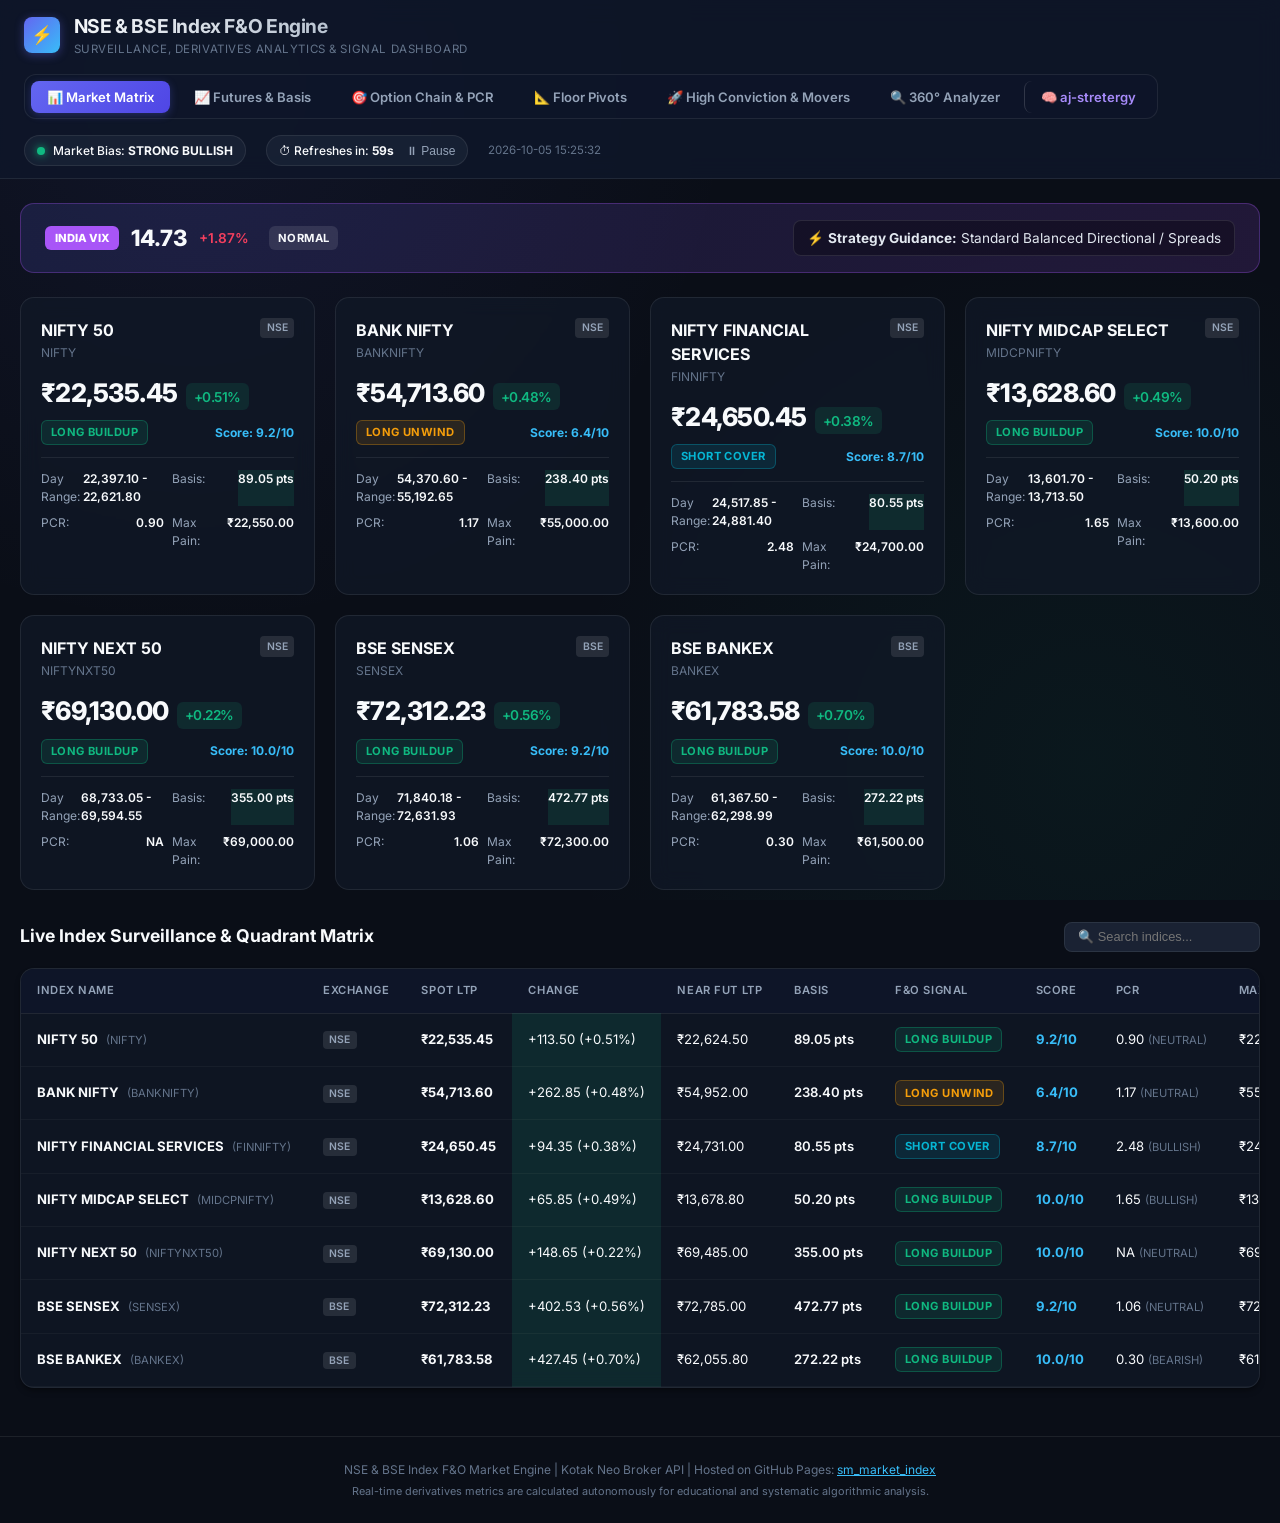
==== commit cbbe303b: "Update index.html [NSE & BSE Index Dashboard]" ====
--- a/index.html
+++ b/index.html
@@ -43,7 +43,7 @@
                 <button id="pauseRefreshBtn" style="background:transparent; border:none; color:var(--text-muted); cursor:pointer; font-size:0.75rem; margin-left:4px;">⏸ Pause</button>
             </div>
             <div style="font-size:0.72rem; color:var(--text-dim);">
-                2026-10-05 15:24:08
+                2026-10-05 15:25:32
             </div>
         </div>
     </header>
@@ -57,9 +57,9 @@
     <div class="vix-banner">
         <div class="vix-header">
             <span class="vix-badge">INDIA VIX</span>
-            <span class="vix-val">14.75</span>
+            <span class="vix-val">14.73</span>
             <span style="font-size:0.85rem; font-weight:600; color:#f43f5e;">
-                +2.01%
+                +1.87%
             </span>
             <span class="badge" style="background:rgba(255,255,255,0.1); margin-left:0.5rem;">NORMAL</span>
         </div>
@@ -84,13 +84,13 @@
                 <span class="card-change badge-up">+0.51%</span>
             </div>
             <div style="display:flex; justify-content:space-between; align-items:center; margin-bottom:0.75rem;">
-                <span class="badge badge-unwind">LONG UNWIND</span>
-                <span style="font-size:0.75rem; font-weight:700; color:var(--accent-blue);">Score: 6.4/10</span>
+                <span class="badge badge-long">LONG BUILDUP</span>
+                <span style="font-size:0.75rem; font-weight:700; color:var(--accent-blue);">Score: 9.2/10</span>
             </div>
             <div class="card-metrics">
                 <div class="metric-row"><span>Day Range:</span><span class="metric-val">22,397.10 - 22,621.80</span></div>
-                <div class="metric-row"><span>Basis:</span><span class="metric-val badge-up">86.45 pts</span></div>
-                <div class="metric-row"><span>PCR:</span><span class="metric-val">0.89</span></div>
+                <div class="metric-row"><span>Basis:</span><span class="metric-val badge-up">89.05 pts</span></div>
+                <div class="metric-row"><span>PCR:</span><span class="metric-val">0.90</span></div>
                 <div class="metric-row"><span>Max Pain:</span><span class="metric-val">₹22,550.00</span></div>
             </div>
         </div>
@@ -113,7 +113,7 @@
             </div>
             <div class="card-metrics">
                 <div class="metric-row"><span>Day Range:</span><span class="metric-val">54,370.60 - 55,192.65</span></div>
-                <div class="metric-row"><span>Basis:</span><span class="metric-val badge-up">238.80 pts</span></div>
+                <div class="metric-row"><span>Basis:</span><span class="metric-val badge-up">238.40 pts</span></div>
                 <div class="metric-row"><span>PCR:</span><span class="metric-val">1.17</span></div>
                 <div class="metric-row"><span>Max Pain:</span><span class="metric-val">₹55,000.00</span></div>
             </div>
@@ -132,13 +132,13 @@
                 <span class="card-change badge-up">+0.38%</span>
             </div>
             <div style="display:flex; justify-content:space-between; align-items:center; margin-bottom:0.75rem;">
-                <span class="badge badge-long">LONG BUILDUP</span>
-                <span style="font-size:0.75rem; font-weight:700; color:var(--accent-blue);">Score: 9.9/10</span>
+                <span class="badge badge-cover">SHORT COVER</span>
+                <span style="font-size:0.75rem; font-weight:700; color:var(--accent-blue);">Score: 8.7/10</span>
             </div>
             <div class="card-metrics">
                 <div class="metric-row"><span>Day Range:</span><span class="metric-val">24,517.85 - 24,881.40</span></div>
-                <div class="metric-row"><span>Basis:</span><span class="metric-val badge-up">80.25 pts</span></div>
-                <div class="metric-row"><span>PCR:</span><span class="metric-val">2.47</span></div>
+                <div class="metric-row"><span>Basis:</span><span class="metric-val badge-up">80.55 pts</span></div>
+                <div class="metric-row"><span>PCR:</span><span class="metric-val">2.48</span></div>
                 <div class="metric-row"><span>Max Pain:</span><span class="metric-val">₹24,700.00</span></div>
             </div>
         </div>
@@ -156,13 +156,13 @@
                 <span class="card-change badge-up">+0.49%</span>
             </div>
             <div style="display:flex; justify-content:space-between; align-items:center; margin-bottom:0.75rem;">
-                <span class="badge badge-cover">SHORT COVER</span>
-                <span style="font-size:0.75rem; font-weight:700; color:var(--accent-blue);">Score: 8.7/10</span>
+                <span class="badge badge-long">LONG BUILDUP</span>
+                <span style="font-size:0.75rem; font-weight:700; color:var(--accent-blue);">Score: 10.0/10</span>
             </div>
             <div class="card-metrics">
                 <div class="metric-row"><span>Day Range:</span><span class="metric-val">13,601.70 - 13,713.50</span></div>
-                <div class="metric-row"><span>Basis:</span><span class="metric-val badge-up">46.50 pts</span></div>
-                <div class="metric-row"><span>PCR:</span><span class="metric-val">1.66</span></div>
+                <div class="metric-row"><span>Basis:</span><span class="metric-val badge-up">50.20 pts</span></div>
+                <div class="metric-row"><span>PCR:</span><span class="metric-val">1.65</span></div>
                 <div class="metric-row"><span>Max Pain:</span><span class="metric-val">₹13,600.00</span></div>
             </div>
         </div>
@@ -176,7 +176,7 @@
                 <span class="card-exchange">NSE</span>
             </div>
             <div class="card-price">
-                ₹69,134.15
+                ₹69,130.00
                 <span class="card-change badge-up">+0.22%</span>
             </div>
             <div style="display:flex; justify-content:space-between; align-items:center; margin-bottom:0.75rem;">
@@ -185,7 +185,7 @@
             </div>
             <div class="card-metrics">
                 <div class="metric-row"><span>Day Range:</span><span class="metric-val">68,733.05 - 69,594.55</span></div>
-                <div class="metric-row"><span>Basis:</span><span class="metric-val badge-up">350.85 pts</span></div>
+                <div class="metric-row"><span>Basis:</span><span class="metric-val badge-up">355.00 pts</span></div>
                 <div class="metric-row"><span>PCR:</span><span class="metric-val">NA</span></div>
                 <div class="metric-row"><span>Max Pain:</span><span class="metric-val">₹69,000.00</span></div>
             </div>
@@ -204,12 +204,12 @@
                 <span class="card-change badge-up">+0.56%</span>
             </div>
             <div style="display:flex; justify-content:space-between; align-items:center; margin-bottom:0.75rem;">
-                <span class="badge badge-short">SHORT BUILDUP</span>
-                <span style="font-size:0.75rem; font-weight:700; color:var(--accent-blue);">Score: 8.5/10</span>
+                <span class="badge badge-long">LONG BUILDUP</span>
+                <span style="font-size:0.75rem; font-weight:700; color:var(--accent-blue);">Score: 9.2/10</span>
             </div>
             <div class="card-metrics">
                 <div class="metric-row"><span>Day Range:</span><span class="metric-val">71,840.18 - 72,631.93</span></div>
-                <div class="metric-row"><span>Basis:</span><span class="metric-val badge-up">467.77 pts</span></div>
+                <div class="metric-row"><span>Basis:</span><span class="metric-val badge-up">472.77 pts</span></div>
                 <div class="metric-row"><span>PCR:</span><span class="metric-val">1.06</span></div>
                 <div class="metric-row"><span>Max Pain:</span><span class="metric-val">₹72,300.00</span></div>
             </div>
@@ -270,11 +270,11 @@
             <td><span class="card-exchange">NSE</span></td>
             <td style="font-weight:700;">₹22,535.45</td>
             <td class="badge-up">+113.50 (+0.51%)</td>
-            <td>₹22,621.90</td>
-            <td style="font-weight:600;">86.45 pts</td>
-            <td><span class="badge badge-unwind">LONG UNWIND</span></td>
-            <td><b style="color:var(--accent-blue);">6.4/10</b></td>
-            <td>0.89 <span style="font-size:0.7rem; color:var(--text-dim);">(NEUTRAL)</span></td>
+            <td>₹22,624.50</td>
+            <td style="font-weight:600;">89.05 pts</td>
+            <td><span class="badge badge-long">LONG BUILDUP</span></td>
+            <td><b style="color:var(--accent-blue);">9.2/10</b></td>
+            <td>0.90 <span style="font-size:0.7rem; color:var(--text-dim);">(NEUTRAL)</span></td>
             <td>₹22,550.00</td>
             <td><span class="badge" style="background:rgba(148,163,184,0.12); color:#94a3b8;">RANGE BOUND</span></td>
         </tr>
@@ -284,8 +284,8 @@
             <td><span class="card-exchange">NSE</span></td>
             <td style="font-weight:700;">₹54,713.60</td>
             <td class="badge-up">+262.85 (+0.48%)</td>
-            <td>₹54,952.40</td>
-            <td style="font-weight:600;">238.80 pts</td>
+            <td>₹54,952.00</td>
+            <td style="font-weight:600;">238.40 pts</td>
             <td><span class="badge badge-unwind">LONG UNWIND</span></td>
             <td><b style="color:var(--accent-blue);">6.4/10</b></td>
             <td>1.17 <span style="font-size:0.7rem; color:var(--text-dim);">(NEUTRAL)</span></td>
@@ -298,11 +298,11 @@
             <td><span class="card-exchange">NSE</span></td>
             <td style="font-weight:700;">₹24,650.45</td>
             <td class="badge-up">+94.35 (+0.38%)</td>
-            <td>₹24,730.70</td>
-            <td style="font-weight:600;">80.25 pts</td>
-            <td><span class="badge badge-long">LONG BUILDUP</span></td>
-            <td><b style="color:var(--accent-blue);">9.9/10</b></td>
-            <td>2.47 <span style="font-size:0.7rem; color:var(--text-dim);">(BULLISH)</span></td>
+            <td>₹24,731.00</td>
+            <td style="font-weight:600;">80.55 pts</td>
+            <td><span class="badge badge-cover">SHORT COVER</span></td>
+            <td><b style="color:var(--accent-blue);">8.7/10</b></td>
+            <td>2.48 <span style="font-size:0.7rem; color:var(--text-dim);">(BULLISH)</span></td>
             <td>₹24,700.00</td>
             <td><span class="badge" style="background:rgba(148,163,184,0.12); color:#94a3b8;">RANGE BOUND</span></td>
         </tr>
@@ -312,11 +312,11 @@
             <td><span class="card-exchange">NSE</span></td>
             <td style="font-weight:700;">₹13,628.60</td>
             <td class="badge-up">+65.85 (+0.49%)</td>
-            <td>₹13,675.10</td>
-            <td style="font-weight:600;">46.50 pts</td>
-            <td><span class="badge badge-cover">SHORT COVER</span></td>
-            <td><b style="color:var(--accent-blue);">8.7/10</b></td>
-            <td>1.66 <span style="font-size:0.7rem; color:var(--text-dim);">(BULLISH)</span></td>
+            <td>₹13,678.80</td>
+            <td style="font-weight:600;">50.20 pts</td>
+            <td><span class="badge badge-long">LONG BUILDUP</span></td>
+            <td><b style="color:var(--accent-blue);">10.0/10</b></td>
+            <td>1.65 <span style="font-size:0.7rem; color:var(--text-dim);">(BULLISH)</span></td>
             <td>₹13,600.00</td>
             <td><span class="badge" style="background:rgba(148,163,184,0.12); color:#94a3b8;">RANGE BOUND</span></td>
         </tr>
@@ -324,10 +324,10 @@
         <tr>
             <td><b>NIFTY NEXT 50</b> <span style="font-size:0.7rem; color:var(--text-dim); margin-left:4px;">(NIFTYNXT50)</span></td>
             <td><span class="card-exchange">NSE</span></td>
-            <td style="font-weight:700;">₹69,134.15</td>
-            <td class="badge-up">+152.80 (+0.22%)</td>
+            <td style="font-weight:700;">₹69,130.00</td>
+            <td class="badge-up">+148.65 (+0.22%)</td>
             <td>₹69,485.00</td>
-            <td style="font-weight:600;">350.85 pts</td>
+            <td style="font-weight:600;">355.00 pts</td>
             <td><span class="badge badge-long">LONG BUILDUP</span></td>
             <td><b style="color:var(--accent-blue);">10.0/10</b></td>
             <td>NA <span style="font-size:0.7rem; color:var(--text-dim);">(NEUTRAL)</span></td>
@@ -340,10 +340,10 @@
             <td><span class="card-exchange">BSE</span></td>
             <td style="font-weight:700;">₹72,312.23</td>
             <td class="badge-up">+402.53 (+0.56%)</td>
-            <td>₹72,780.00</td>
-            <td style="font-weight:600;">467.77 pts</td>
-            <td><span class="badge badge-short">SHORT BUILDUP</span></td>
-            <td><b style="color:var(--accent-blue);">8.5/10</b></td>
+            <td>₹72,785.00</td>
+            <td style="font-weight:600;">472.77 pts</td>
+            <td><span class="badge badge-long">LONG BUILDUP</span></td>
+            <td><b style="color:var(--accent-blue);">9.2/10</b></td>
             <td>1.06 <span style="font-size:0.7rem; color:var(--text-dim);">(NEUTRAL)</span></td>
             <td>₹72,300.00</td>
             <td><span class="badge" style="background:rgba(148,163,184,0.12); color:#94a3b8;">RANGE BOUND</span></td>
@@ -399,28 +399,28 @@
         <tr>
             <td><b>NIFTY 50</b> (NIFTY)</td>
             <td>₹22,535.45</td>
-            <td style="font-weight:700; color:var(--accent-blue);">₹22,621.90</td>
-            <td>0.41%</td>
-            <td>19,139,770</td>
-            <td>₹22,635.34</td>
-            <td style="font-weight:700;">86.45 pts</td>
+            <td style="font-weight:700; color:var(--accent-blue);">₹22,624.50</td>
+            <td>0.42%</td>
+            <td>19,140,940</td>
+            <td>₹22,635.32</td>
+            <td style="font-weight:700;">89.05 pts</td>
             <td><span class="badge badge-long">PREMIUM</span></td>
-            <td>₹22,730.00</td>
-            <td>2,306,655</td>
-            <td>₹22,850.00</td>
-            <td>230,685</td>
+            <td>₹22,720.00</td>
+            <td>2,306,915</td>
+            <td>₹22,843.10</td>
+            <td>230,880</td>
         </tr>
         
         <tr>
             <td><b>BANK NIFTY</b> (BANKNIFTY)</td>
             <td>₹54,713.60</td>
-            <td style="font-weight:700; color:var(--accent-blue);">₹54,952.40</td>
+            <td style="font-weight:700; color:var(--accent-blue);">₹54,952.00</td>
             <td>0.29%</td>
-            <td>2,325,330</td>
-            <td>₹55,137.70</td>
-            <td style="font-weight:700;">238.80 pts</td>
+            <td>2,325,210</td>
+            <td>₹55,137.59</td>
+            <td style="font-weight:700;">238.40 pts</td>
             <td><span class="badge badge-long">PREMIUM</span></td>
-            <td>₹55,240.00</td>
+            <td>₹55,250.00</td>
             <td>162,660</td>
             <td>₹55,538.00</td>
             <td>19,950</td>
@@ -429,11 +429,11 @@
         <tr>
             <td><b>NIFTY FINANCIAL SERVICES</b> (FINNIFTY)</td>
             <td>₹24,650.45</td>
-            <td style="font-weight:700; color:var(--accent-blue);">₹24,730.70</td>
+            <td style="font-weight:700; color:var(--accent-blue);">₹24,731.00</td>
             <td>0.12%</td>
-            <td>28,320</td>
-            <td>₹24,854.92</td>
-            <td style="font-weight:700;">80.25 pts</td>
+            <td>28,260</td>
+            <td>₹24,852.30</td>
+            <td style="font-weight:700;">80.55 pts</td>
             <td><span class="badge badge-long">PREMIUM</span></td>
             <td>₹24,880.30</td>
             <td>0</td>
@@ -444,26 +444,26 @@
         <tr>
             <td><b>NIFTY MIDCAP SELECT</b> (MIDCPNIFTY)</td>
             <td>₹13,628.60</td>
-            <td style="font-weight:700; color:var(--accent-blue);">₹13,675.10</td>
-            <td>0.43%</td>
+            <td style="font-weight:700; color:var(--accent-blue);">₹13,678.80</td>
+            <td>0.46%</td>
             <td>2,034,120</td>
-            <td>₹13,717.54</td>
-            <td style="font-weight:700;">46.50 pts</td>
+            <td>₹13,717.41</td>
+            <td style="font-weight:700;">50.20 pts</td>
             <td><span class="badge badge-long">PREMIUM</span></td>
-            <td>₹13,700.00</td>
-            <td>77,760</td>
+            <td>₹13,706.80</td>
+            <td>78,240</td>
             <td>₹13,777.00</td>
             <td>720</td>
         </tr>
         
         <tr>
             <td><b>NIFTY NEXT 50</b> (NIFTYNXT50)</td>
-            <td>₹69,134.15</td>
+            <td>₹69,130.00</td>
             <td style="font-weight:700; color:var(--accent-blue);">₹69,485.00</td>
             <td>0.40%</td>
             <td>16,750</td>
             <td>₹69,509.06</td>
-            <td style="font-weight:700;">350.85 pts</td>
+            <td style="font-weight:700;">355.00 pts</td>
             <td><span class="badge badge-long">PREMIUM</span></td>
             <td>₹69,650.00</td>
             <td>325</td>
@@ -474,11 +474,11 @@
         <tr>
             <td><b>BSE SENSEX</b> (SENSEX)</td>
             <td>₹72,312.23</td>
-            <td style="font-weight:700; color:var(--accent-blue);">₹72,780.00</td>
-            <td>0.38%</td>
+            <td style="font-weight:700; color:var(--accent-blue);">₹72,785.00</td>
+            <td>0.39%</td>
             <td>93,260</td>
-            <td>₹72,792.56</td>
-            <td style="font-weight:700;">467.77 pts</td>
+            <td>₹72,792.54</td>
+            <td style="font-weight:700;">472.77 pts</td>
             <td><span class="badge badge-long">PREMIUM</span></td>
             <td>₹73,303.50</td>
             <td>10,480</td>
@@ -515,7 +515,7 @@
         <div class="card">
             <div class="card-top">
                 <div class="card-title">NIFTY 50 Options Analysis</div>
-                <span class="badge badge-flat">NEUTRAL (PCR 0.89)</span>
+                <span class="badge badge-flat">NEUTRAL (PCR 0.9)</span>
             </div>
             <div style="display:grid; grid-template-columns:repeat(2, 1fr); gap:0.75rem; margin-top:0.75rem; font-size:0.8rem;">
                 <div style="background:rgba(255,255,255,0.03); padding:0.6rem; border-radius:8px;">
@@ -536,8 +536,8 @@
                 </div>
             </div>
             <div style="margin-top:0.75rem; font-size:0.72rem; color:var(--text-dim); display:flex; justify-content:space-between;">
-                <span>Total Call OI: <b>88,129,340</b></span>
-                <span>Total Put OI: <b>78,749,190</b></span>
+                <span>Total Call OI: <b>87,033,180</b></span>
+                <span>Total Put OI: <b>78,181,025</b></span>
             </div>
         </div>
         
@@ -557,23 +557,23 @@
                 </div>
                 <div style="background:rgba(255,255,255,0.03); padding:0.6rem; border-radius:8px;">
                     <div style="color:var(--text-muted); font-size:0.7rem;">ATM Straddle Premium</div>
-                    <div style="font-size:1rem; font-weight:700; color:var(--accent-blue);">₹1,731.05</div>
+                    <div style="font-size:1rem; font-weight:700; color:var(--accent-blue);">₹1,734.40</div>
                 </div>
                 <div style="background:rgba(255,255,255,0.03); padding:0.6rem; border-radius:8px;">
                     <div style="color:var(--text-muted); font-size:0.7rem;">Implied Move (1-SD)</div>
-                    <div style="font-size:1rem; font-weight:700;">±3.16%</div>
+                    <div style="font-size:1rem; font-weight:700;">±3.17%</div>
                 </div>
             </div>
             <div style="margin-top:0.75rem; font-size:0.72rem; color:var(--text-dim); display:flex; justify-content:space-between;">
-                <span>Total Call OI: <b>1,863,510</b></span>
-                <span>Total Put OI: <b>2,179,950</b></span>
+                <span>Total Call OI: <b>1,859,670</b></span>
+                <span>Total Put OI: <b>2,180,280</b></span>
             </div>
         </div>
         
         <div class="card">
             <div class="card-top">
                 <div class="card-title">NIFTY FINANCIAL SERVICES Options Analysis</div>
-                <span class="badge badge-long">BULLISH (PCR 2.47)</span>
+                <span class="badge badge-long">BULLISH (PCR 2.48)</span>
             </div>
             <div style="display:grid; grid-template-columns:repeat(2, 1fr); gap:0.75rem; margin-top:0.75rem; font-size:0.8rem;">
                 <div style="background:rgba(255,255,255,0.03); padding:0.6rem; border-radius:8px;">
@@ -594,15 +594,15 @@
                 </div>
             </div>
             <div style="margin-top:0.75rem; font-size:0.72rem; color:var(--text-dim); display:flex; justify-content:space-between;">
-                <span>Total Call OI: <b>53,220</b></span>
-                <span>Total Put OI: <b>131,580</b></span>
+                <span>Total Call OI: <b>53,160</b></span>
+                <span>Total Put OI: <b>131,640</b></span>
             </div>
         </div>
         
         <div class="card">
             <div class="card-top">
                 <div class="card-title">NIFTY MIDCAP SELECT Options Analysis</div>
-                <span class="badge badge-long">BULLISH (PCR 1.66)</span>
+                <span class="badge badge-long">BULLISH (PCR 1.65)</span>
             </div>
             <div style="display:grid; grid-template-columns:repeat(2, 1fr); gap:0.75rem; margin-top:0.75rem; font-size:0.8rem;">
                 <div style="background:rgba(255,255,255,0.03); padding:0.6rem; border-radius:8px;">
@@ -615,16 +615,16 @@
                 </div>
                 <div style="background:rgba(255,255,255,0.03); padding:0.6rem; border-radius:8px;">
                     <div style="color:var(--text-muted); font-size:0.7rem;">ATM Straddle Premium</div>
-                    <div style="font-size:1rem; font-weight:700; color:var(--accent-blue);">₹482.30</div>
+                    <div style="font-size:1rem; font-weight:700; color:var(--accent-blue);">₹480.95</div>
                 </div>
                 <div style="background:rgba(255,255,255,0.03); padding:0.6rem; border-radius:8px;">
                     <div style="color:var(--text-muted); font-size:0.7rem;">Implied Move (1-SD)</div>
-                    <div style="font-size:1rem; font-weight:700;">±3.54%</div>
+                    <div style="font-size:1rem; font-weight:700;">±3.53%</div>
                 </div>
             </div>
             <div style="margin-top:0.75rem; font-size:0.72rem; color:var(--text-dim); display:flex; justify-content:space-between;">
-                <span>Total Call OI: <b>619,200</b></span>
-                <span>Total Put OI: <b>1,024,800</b></span>
+                <span>Total Call OI: <b>619,800</b></span>
+                <span>Total Put OI: <b>1,024,680</b></span>
             </div>
         </div>
         
@@ -673,7 +673,7 @@
                 </div>
                 <div style="background:rgba(255,255,255,0.03); padding:0.6rem; border-radius:8px;">
                     <div style="color:var(--text-muted); font-size:0.7rem;">ATM Straddle Premium</div>
-                    <div style="font-size:1rem; font-weight:700; color:var(--accent-blue);">₹912.75</div>
+                    <div style="font-size:1rem; font-weight:700; color:var(--accent-blue);">₹911.20</div>
                 </div>
                 <div style="background:rgba(255,255,255,0.03); padding:0.6rem; border-radius:8px;">
                     <div style="color:var(--text-muted); font-size:0.7rem;">Implied Move (1-SD)</div>
@@ -798,7 +798,7 @@
         
         <tr>
             <td><b>NIFTY NEXT 50</b> (NIFTYNXT50)</td>
-            <td style="font-weight:700;">₹69,134.15</td>
+            <td style="font-weight:700;">₹69,130.00</td>
             <td><span class="badge" style="background:rgba(148,163,184,0.12); color:#94a3b8;">RANGE BOUND</span></td>
             <td style="color:#f43f5e;">₹70,334.42</td>
             <td style="color:#fb7185;">₹69,964.48</td>
@@ -1249,15 +1249,15 @@
                     <div style="font-size:1.5rem; font-weight:800; margin:0.5rem 0;">₹22,535.45</div>
                     <div class="card-metrics">
                         <div class="metric-row"><span>Day High / Low:</span><span class="metric-val">22,621.80 / 22,397.10</span></div>
-                        <div class="metric-row"><span>Near Fut LTP:</span><span class="metric-val">₹22,621.90</span></div>
-                        <div class="metric-row"><span>Basis:</span><span class="metric-val">86.45 pts (PREMIUM)</span></div>
-                        <div class="metric-row"><span>Open Interest:</span><span class="metric-val">19,139,770</span></div>
+                        <div class="metric-row"><span>Near Fut LTP:</span><span class="metric-val">₹22,624.50</span></div>
+                        <div class="metric-row"><span>Basis:</span><span class="metric-val">89.05 pts (PREMIUM)</span></div>
+                        <div class="metric-row"><span>Open Interest:</span><span class="metric-val">19,140,940</span></div>
                     </div>
                 </div>
 
                 <div class="card">
                     <div style="font-size:0.75rem; color:var(--text-dim); text-transform:uppercase;">Derivative Sentiment & Range</div>
-                    <div style="font-size:1.5rem; font-weight:800; color:var(--accent-blue); margin:0.5rem 0;">PCR: 0.89</div>
+                    <div style="font-size:1.5rem; font-weight:800; color:var(--accent-blue); margin:0.5rem 0;">PCR: 0.90</div>
                     <div class="card-metrics">
                         <div class="metric-row"><span>ATM Strike:</span><span class="metric-val">₹22,550.00</span></div>
                         <div class="metric-row"><span>Max Pain:</span><span class="metric-val">₹22,550.00</span></div>
@@ -1286,9 +1286,9 @@
                     <div style="font-size:1.5rem; font-weight:800; margin:0.5rem 0;">₹54,713.60</div>
                     <div class="card-metrics">
                         <div class="metric-row"><span>Day High / Low:</span><span class="metric-val">55,192.65 / 54,370.60</span></div>
-                        <div class="metric-row"><span>Near Fut LTP:</span><span class="metric-val">₹54,952.40</span></div>
-                        <div class="metric-row"><span>Basis:</span><span class="metric-val">238.80 pts (PREMIUM)</span></div>
-                        <div class="metric-row"><span>Open Interest:</span><span class="metric-val">2,325,330</span></div>
+                        <div class="metric-row"><span>Near Fut LTP:</span><span class="metric-val">₹54,952.00</span></div>
+                        <div class="metric-row"><span>Basis:</span><span class="metric-val">238.40 pts (PREMIUM)</span></div>
+                        <div class="metric-row"><span>Open Interest:</span><span class="metric-val">2,325,210</span></div>
                     </div>
                 </div>
 
@@ -1298,8 +1298,8 @@
                     <div class="card-metrics">
                         <div class="metric-row"><span>ATM Strike:</span><span class="metric-val">₹54,700.00</span></div>
                         <div class="metric-row"><span>Max Pain:</span><span class="metric-val">₹55,000.00</span></div>
-                        <div class="metric-row"><span>ATM Straddle:</span><span class="metric-val">₹1,731.05</span></div>
-                        <div class="metric-row"><span>Expected Range:</span><span class="metric-val">±3.16%</span></div>
+                        <div class="metric-row"><span>ATM Straddle:</span><span class="metric-val">₹1,734.40</span></div>
+                        <div class="metric-row"><span>Expected Range:</span><span class="metric-val">±3.17%</span></div>
                     </div>
                 </div>
 
@@ -1323,15 +1323,15 @@
                     <div style="font-size:1.5rem; font-weight:800; margin:0.5rem 0;">₹24,650.45</div>
                     <div class="card-metrics">
                         <div class="metric-row"><span>Day High / Low:</span><span class="metric-val">24,881.40 / 24,517.85</span></div>
-                        <div class="metric-row"><span>Near Fut LTP:</span><span class="metric-val">₹24,730.70</span></div>
-                        <div class="metric-row"><span>Basis:</span><span class="metric-val">80.25 pts (PREMIUM)</span></div>
-                        <div class="metric-row"><span>Open Interest:</span><span class="metric-val">28,320</span></div>
+                        <div class="metric-row"><span>Near Fut LTP:</span><span class="metric-val">₹24,731.00</span></div>
+                        <div class="metric-row"><span>Basis:</span><span class="metric-val">80.55 pts (PREMIUM)</span></div>
+                        <div class="metric-row"><span>Open Interest:</span><span class="metric-val">28,260</span></div>
                     </div>
                 </div>
 
                 <div class="card">
                     <div style="font-size:0.75rem; color:var(--text-dim); text-transform:uppercase;">Derivative Sentiment & Range</div>
-                    <div style="font-size:1.5rem; font-weight:800; color:var(--accent-blue); margin:0.5rem 0;">PCR: 2.47</div>
+                    <div style="font-size:1.5rem; font-weight:800; color:var(--accent-blue); margin:0.5rem 0;">PCR: 2.48</div>
                     <div class="card-metrics">
                         <div class="metric-row"><span>ATM Strike:</span><span class="metric-val">₹24,650.00</span></div>
                         <div class="metric-row"><span>Max Pain:</span><span class="metric-val">₹24,700.00</span></div>
@@ -1360,20 +1360,20 @@
                     <div style="font-size:1.5rem; font-weight:800; margin:0.5rem 0;">₹13,628.60</div>
                     <div class="card-metrics">
                         <div class="metric-row"><span>Day High / Low:</span><span class="metric-val">13,713.50 / 13,601.70</span></div>
-                        <div class="metric-row"><span>Near Fut LTP:</span><span class="metric-val">₹13,675.10</span></div>
-                        <div class="metric-row"><span>Basis:</span><span class="metric-val">46.50 pts (PREMIUM)</span></div>
+                        <div class="metric-row"><span>Near Fut LTP:</span><span class="metric-val">₹13,678.80</span></div>
+                        <div class="metric-row"><span>Basis:</span><span class="metric-val">50.20 pts (PREMIUM)</span></div>
                         <div class="metric-row"><span>Open Interest:</span><span class="metric-val">2,034,120</span></div>
                     </div>
                 </div>
 
                 <div class="card">
                     <div style="font-size:0.75rem; color:var(--text-dim); text-transform:uppercase;">Derivative Sentiment & Range</div>
-                    <div style="font-size:1.5rem; font-weight:800; color:var(--accent-blue); margin:0.5rem 0;">PCR: 1.66</div>
+                    <div style="font-size:1.5rem; font-weight:800; color:var(--accent-blue); margin:0.5rem 0;">PCR: 1.65</div>
                     <div class="card-metrics">
                         <div class="metric-row"><span>ATM Strike:</span><span class="metric-val">₹13,625.00</span></div>
                         <div class="metric-row"><span>Max Pain:</span><span class="metric-val">₹13,600.00</span></div>
-                        <div class="metric-row"><span>ATM Straddle:</span><span class="metric-val">₹482.30</span></div>
-                        <div class="metric-row"><span>Expected Range:</span><span class="metric-val">±3.54%</span></div>
+                        <div class="metric-row"><span>ATM Straddle:</span><span class="metric-val">₹480.95</span></div>
+                        <div class="metric-row"><span>Expected Range:</span><span class="metric-val">±3.53%</span></div>
                     </div>
                 </div>
 
@@ -1394,11 +1394,11 @@
             <div style="display:grid; grid-template-columns:repeat(auto-fit, minmax(280px, 1fr)); gap:1.25rem; margin-bottom:1.5rem;">
                 <div class="card">
                     <div style="font-size:0.75rem; color:var(--text-dim); text-transform:uppercase;">Spot & Futures Metrics</div>
-                    <div style="font-size:1.5rem; font-weight:800; margin:0.5rem 0;">₹69,134.15</div>
+                    <div style="font-size:1.5rem; font-weight:800; margin:0.5rem 0;">₹69,130.00</div>
                     <div class="card-metrics">
                         <div class="metric-row"><span>Day High / Low:</span><span class="metric-val">69,594.55 / 68,733.05</span></div>
                         <div class="metric-row"><span>Near Fut LTP:</span><span class="metric-val">₹69,485.00</span></div>
-                        <div class="metric-row"><span>Basis:</span><span class="metric-val">350.85 pts (PREMIUM)</span></div>
+                        <div class="metric-row"><span>Basis:</span><span class="metric-val">355.00 pts (PREMIUM)</span></div>
                         <div class="metric-row"><span>Open Interest:</span><span class="metric-val">16,750</span></div>
                     </div>
                 </div>
@@ -1434,8 +1434,8 @@
                     <div style="font-size:1.5rem; font-weight:800; margin:0.5rem 0;">₹72,312.23</div>
                     <div class="card-metrics">
                         <div class="metric-row"><span>Day High / Low:</span><span class="metric-val">72,631.93 / 71,840.18</span></div>
-                        <div class="metric-row"><span>Near Fut LTP:</span><span class="metric-val">₹72,780.00</span></div>
-                        <div class="metric-row"><span>Basis:</span><span class="metric-val">467.77 pts (PREMIUM)</span></div>
+                        <div class="metric-row"><span>Near Fut LTP:</span><span class="metric-val">₹72,785.00</span></div>
+                        <div class="metric-row"><span>Basis:</span><span class="metric-val">472.77 pts (PREMIUM)</span></div>
                         <div class="metric-row"><span>Open Interest:</span><span class="metric-val">93,260</span></div>
                     </div>
                 </div>
@@ -1446,7 +1446,7 @@
                     <div class="card-metrics">
                         <div class="metric-row"><span>ATM Strike:</span><span class="metric-val">₹72,300.00</span></div>
                         <div class="metric-row"><span>Max Pain:</span><span class="metric-val">₹72,300.00</span></div>
-                        <div class="metric-row"><span>ATM Straddle:</span><span class="metric-val">₹912.75</span></div>
+                        <div class="metric-row"><span>ATM Straddle:</span><span class="metric-val">₹911.20</span></div>
                         <div class="metric-row"><span>Expected Range:</span><span class="metric-val">±1.26%</span></div>
                     </div>
                 </div>
@@ -1535,7 +1535,7 @@
         <!-- 1 · Where we stand -->
         <div style="margin-bottom:12px;">
             <h1 style="font-size:1.15rem; font-weight:800; margin-bottom:4px;">⚡ Quick Card — NIFTY Surveillance & Bias</h1>
-            <div style="font-size:0.75rem; color:var(--text-dim);">Live Neo Data Snapshot · 2026-10-05 15:24:10 · Automated Strike Math</div>
+            <div style="font-size:0.75rem; color:var(--text-dim);">Live Neo Data Snapshot · 2026-10-05 15:25:33 · Automated Strike Math</div>
         </div>
 
         <div class="card" style="margin-bottom:12px;">
@@ -1543,9 +1543,9 @@
             <div style="margin-top:10px; display:flex; flex-wrap:wrap; gap:6px;">
                 <span class="chip">Regime <b>UPTREND, MOMENTUM — floor defended below, buying pressure</b></span>
                 <span class="chip">Bias <b class="up">BULLISH, WITH TREND</b></span>
-                <span class="chip">Expected Move <b>±209.4 pts</b></span>
+                <span class="chip">Expected Move <b>±209.1 pts</b></span>
                 <span class="chip">Sell Score <b>67/100</b></span>
-                <span class="chip">India VIX <b>14.75</b></span>
+                <span class="chip">India VIX <b>14.73</b></span>
             </div>
         </div>
 
@@ -1553,7 +1553,7 @@
         <div class="card" style="margin-bottom:12px;">
             <div class="h" style="font-size:0.75rem; text-transform:uppercase; color:var(--text-dim); margin-bottom:6px; letter-spacing:1px;">The one thing that matters today</div>
             <div style="font-size:0.95rem; font-weight:600; line-height:1.5;">
-                BULLISH, WITH TREND posture with ±209.4 pts daily expected move. Selling is authorized ONLY on a pushed-back level: one side, defined risk, 100 wide spread after a closed 15m candle.
+                BULLISH, WITH TREND posture with ±209.1 pts daily expected move. Selling is authorized ONLY on a pushed-back level: one side, defined risk, 100 wide spread after a closed 15m candle.
             </div>
         </div>
 
@@ -1634,9 +1634,9 @@
         </tr>
         
         <tr>
-            <td class="fl num" style="font-weight:700;">₹22,378.40</td>
+            <td class="fl num" style="font-weight:700;">₹22,378.60</td>
             <td>Estimated Gamma Flip Boundary</td>
-            <td>157.0 pts below · 0.75 EM</td>
+            <td>156.9 pts below · 0.75 EM</td>
         </tr>
         
         <tr>
@@ -1648,7 +1648,7 @@
                 </tbody>
             </table>
             <div style="font-size:0.7rem; color:var(--text-dim); margin-top:8px;">
-                Levels are measured against session Expected Move (1 EM = 209.4 pts). Anything beyond 1.0 EM is statistically protected for intraday premium selling.
+                Levels are measured against session Expected Move (1 EM = 209.1 pts). Anything beyond 1.0 EM is statistically protected for intraday premium selling.
             </div>
         </div>
 
@@ -1711,7 +1711,7 @@
                     </div>
                     <div style="flex:1; font-size:0.78rem;">
                         <div style="margin-bottom:4px;">Market Bias: <b class="up">BULLISH, WITH TREND</b></div>
-                        <div style="margin-bottom:4px;">Expected Move: <b>±209.4 pts</b></div>
+                        <div style="margin-bottom:4px;">Expected Move: <b>±209.1 pts</b></div>
                         <div>Regime Fit: <b>UPTREND, MOMENTUM — floor defended below...</b></div>
                     </div>
                 </div>
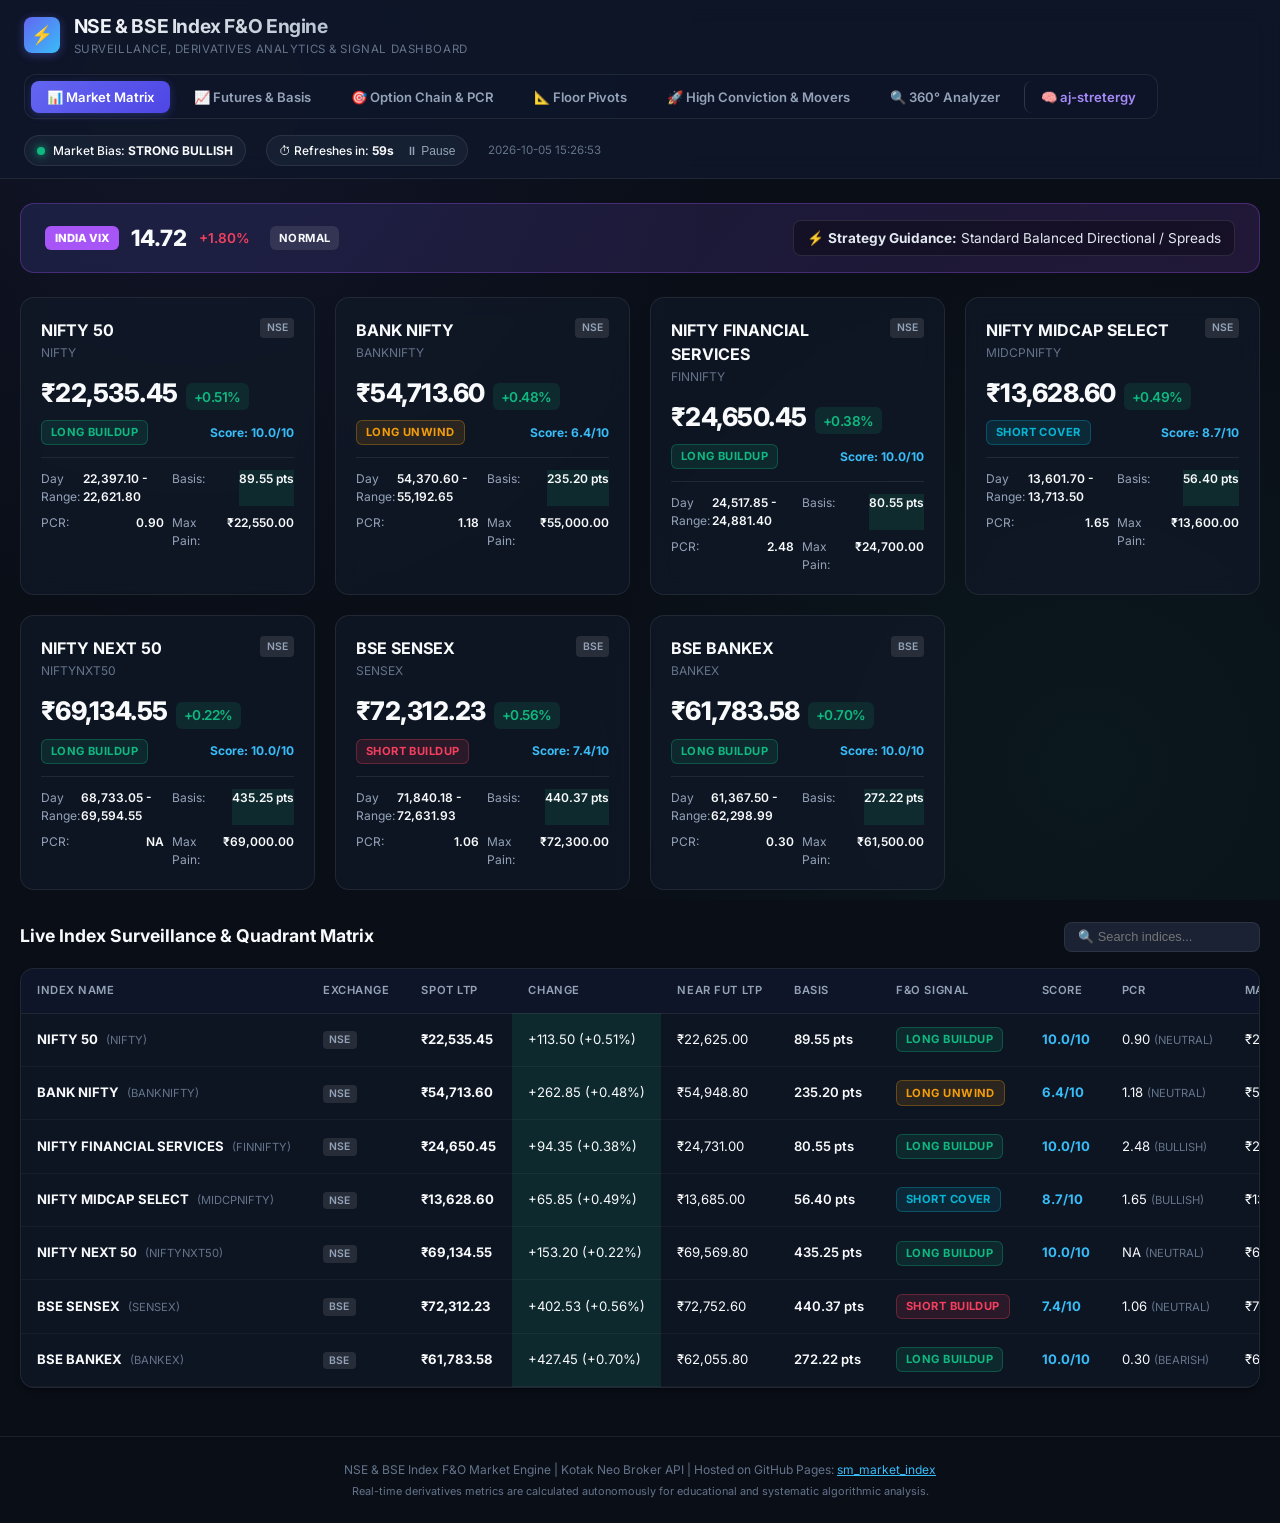
==== commit 9c1471b2: "Update index.html [NSE & BSE Index Dashboard]" ====
--- a/index.html
+++ b/index.html
@@ -43,7 +43,7 @@
                 <button id="pauseRefreshBtn" style="background:transparent; border:none; color:var(--text-muted); cursor:pointer; font-size:0.75rem; margin-left:4px;">⏸ Pause</button>
             </div>
             <div style="font-size:0.72rem; color:var(--text-dim);">
-                2026-10-05 15:25:32
+                2026-10-05 15:26:53
             </div>
         </div>
     </header>
@@ -57,9 +57,9 @@
     <div class="vix-banner">
         <div class="vix-header">
             <span class="vix-badge">INDIA VIX</span>
-            <span class="vix-val">14.73</span>
+            <span class="vix-val">14.72</span>
             <span style="font-size:0.85rem; font-weight:600; color:#f43f5e;">
-                +1.87%
+                +1.80%
             </span>
             <span class="badge" style="background:rgba(255,255,255,0.1); margin-left:0.5rem;">NORMAL</span>
         </div>
@@ -85,11 +85,11 @@
             </div>
             <div style="display:flex; justify-content:space-between; align-items:center; margin-bottom:0.75rem;">
                 <span class="badge badge-long">LONG BUILDUP</span>
-                <span style="font-size:0.75rem; font-weight:700; color:var(--accent-blue);">Score: 9.2/10</span>
+                <span style="font-size:0.75rem; font-weight:700; color:var(--accent-blue);">Score: 10.0/10</span>
             </div>
             <div class="card-metrics">
                 <div class="metric-row"><span>Day Range:</span><span class="metric-val">22,397.10 - 22,621.80</span></div>
-                <div class="metric-row"><span>Basis:</span><span class="metric-val badge-up">89.05 pts</span></div>
+                <div class="metric-row"><span>Basis:</span><span class="metric-val badge-up">89.55 pts</span></div>
                 <div class="metric-row"><span>PCR:</span><span class="metric-val">0.90</span></div>
                 <div class="metric-row"><span>Max Pain:</span><span class="metric-val">₹22,550.00</span></div>
             </div>
@@ -113,8 +113,8 @@
             </div>
             <div class="card-metrics">
                 <div class="metric-row"><span>Day Range:</span><span class="metric-val">54,370.60 - 55,192.65</span></div>
-                <div class="metric-row"><span>Basis:</span><span class="metric-val badge-up">238.40 pts</span></div>
-                <div class="metric-row"><span>PCR:</span><span class="metric-val">1.17</span></div>
+                <div class="metric-row"><span>Basis:</span><span class="metric-val badge-up">235.20 pts</span></div>
+                <div class="metric-row"><span>PCR:</span><span class="metric-val">1.18</span></div>
                 <div class="metric-row"><span>Max Pain:</span><span class="metric-val">₹55,000.00</span></div>
             </div>
         </div>
@@ -132,8 +132,8 @@
                 <span class="card-change badge-up">+0.38%</span>
             </div>
             <div style="display:flex; justify-content:space-between; align-items:center; margin-bottom:0.75rem;">
-                <span class="badge badge-cover">SHORT COVER</span>
-                <span style="font-size:0.75rem; font-weight:700; color:var(--accent-blue);">Score: 8.7/10</span>
+                <span class="badge badge-long">LONG BUILDUP</span>
+                <span style="font-size:0.75rem; font-weight:700; color:var(--accent-blue);">Score: 10.0/10</span>
             </div>
             <div class="card-metrics">
                 <div class="metric-row"><span>Day Range:</span><span class="metric-val">24,517.85 - 24,881.40</span></div>
@@ -156,12 +156,12 @@
                 <span class="card-change badge-up">+0.49%</span>
             </div>
             <div style="display:flex; justify-content:space-between; align-items:center; margin-bottom:0.75rem;">
-                <span class="badge badge-long">LONG BUILDUP</span>
-                <span style="font-size:0.75rem; font-weight:700; color:var(--accent-blue);">Score: 10.0/10</span>
+                <span class="badge badge-cover">SHORT COVER</span>
+                <span style="font-size:0.75rem; font-weight:700; color:var(--accent-blue);">Score: 8.7/10</span>
             </div>
             <div class="card-metrics">
                 <div class="metric-row"><span>Day Range:</span><span class="metric-val">13,601.70 - 13,713.50</span></div>
-                <div class="metric-row"><span>Basis:</span><span class="metric-val badge-up">50.20 pts</span></div>
+                <div class="metric-row"><span>Basis:</span><span class="metric-val badge-up">56.40 pts</span></div>
                 <div class="metric-row"><span>PCR:</span><span class="metric-val">1.65</span></div>
                 <div class="metric-row"><span>Max Pain:</span><span class="metric-val">₹13,600.00</span></div>
             </div>
@@ -176,7 +176,7 @@
                 <span class="card-exchange">NSE</span>
             </div>
             <div class="card-price">
-                ₹69,130.00
+                ₹69,134.55
                 <span class="card-change badge-up">+0.22%</span>
             </div>
             <div style="display:flex; justify-content:space-between; align-items:center; margin-bottom:0.75rem;">
@@ -185,7 +185,7 @@
             </div>
             <div class="card-metrics">
                 <div class="metric-row"><span>Day Range:</span><span class="metric-val">68,733.05 - 69,594.55</span></div>
-                <div class="metric-row"><span>Basis:</span><span class="metric-val badge-up">355.00 pts</span></div>
+                <div class="metric-row"><span>Basis:</span><span class="metric-val badge-up">435.25 pts</span></div>
                 <div class="metric-row"><span>PCR:</span><span class="metric-val">NA</span></div>
                 <div class="metric-row"><span>Max Pain:</span><span class="metric-val">₹69,000.00</span></div>
             </div>
@@ -204,12 +204,12 @@
                 <span class="card-change badge-up">+0.56%</span>
             </div>
             <div style="display:flex; justify-content:space-between; align-items:center; margin-bottom:0.75rem;">
-                <span class="badge badge-long">LONG BUILDUP</span>
-                <span style="font-size:0.75rem; font-weight:700; color:var(--accent-blue);">Score: 9.2/10</span>
+                <span class="badge badge-short">SHORT BUILDUP</span>
+                <span style="font-size:0.75rem; font-weight:700; color:var(--accent-blue);">Score: 7.4/10</span>
             </div>
             <div class="card-metrics">
                 <div class="metric-row"><span>Day Range:</span><span class="metric-val">71,840.18 - 72,631.93</span></div>
-                <div class="metric-row"><span>Basis:</span><span class="metric-val badge-up">472.77 pts</span></div>
+                <div class="metric-row"><span>Basis:</span><span class="metric-val badge-up">440.37 pts</span></div>
                 <div class="metric-row"><span>PCR:</span><span class="metric-val">1.06</span></div>
                 <div class="metric-row"><span>Max Pain:</span><span class="metric-val">₹72,300.00</span></div>
             </div>
@@ -270,10 +270,10 @@
             <td><span class="card-exchange">NSE</span></td>
             <td style="font-weight:700;">₹22,535.45</td>
             <td class="badge-up">+113.50 (+0.51%)</td>
-            <td>₹22,624.50</td>
-            <td style="font-weight:600;">89.05 pts</td>
+            <td>₹22,625.00</td>
+            <td style="font-weight:600;">89.55 pts</td>
             <td><span class="badge badge-long">LONG BUILDUP</span></td>
-            <td><b style="color:var(--accent-blue);">9.2/10</b></td>
+            <td><b style="color:var(--accent-blue);">10.0/10</b></td>
             <td>0.90 <span style="font-size:0.7rem; color:var(--text-dim);">(NEUTRAL)</span></td>
             <td>₹22,550.00</td>
             <td><span class="badge" style="background:rgba(148,163,184,0.12); color:#94a3b8;">RANGE BOUND</span></td>
@@ -284,11 +284,11 @@
             <td><span class="card-exchange">NSE</span></td>
             <td style="font-weight:700;">₹54,713.60</td>
             <td class="badge-up">+262.85 (+0.48%)</td>
-            <td>₹54,952.00</td>
-            <td style="font-weight:600;">238.40 pts</td>
+            <td>₹54,948.80</td>
+            <td style="font-weight:600;">235.20 pts</td>
             <td><span class="badge badge-unwind">LONG UNWIND</span></td>
             <td><b style="color:var(--accent-blue);">6.4/10</b></td>
-            <td>1.17 <span style="font-size:0.7rem; color:var(--text-dim);">(NEUTRAL)</span></td>
+            <td>1.18 <span style="font-size:0.7rem; color:var(--text-dim);">(NEUTRAL)</span></td>
             <td>₹55,000.00</td>
             <td><span class="badge" style="background:rgba(148,163,184,0.12); color:#94a3b8;">RANGE BOUND</span></td>
         </tr>
@@ -300,8 +300,8 @@
             <td class="badge-up">+94.35 (+0.38%)</td>
             <td>₹24,731.00</td>
             <td style="font-weight:600;">80.55 pts</td>
-            <td><span class="badge badge-cover">SHORT COVER</span></td>
-            <td><b style="color:var(--accent-blue);">8.7/10</b></td>
+            <td><span class="badge badge-long">LONG BUILDUP</span></td>
+            <td><b style="color:var(--accent-blue);">10.0/10</b></td>
             <td>2.48 <span style="font-size:0.7rem; color:var(--text-dim);">(BULLISH)</span></td>
             <td>₹24,700.00</td>
             <td><span class="badge" style="background:rgba(148,163,184,0.12); color:#94a3b8;">RANGE BOUND</span></td>
@@ -312,10 +312,10 @@
             <td><span class="card-exchange">NSE</span></td>
             <td style="font-weight:700;">₹13,628.60</td>
             <td class="badge-up">+65.85 (+0.49%)</td>
-            <td>₹13,678.80</td>
-            <td style="font-weight:600;">50.20 pts</td>
-            <td><span class="badge badge-long">LONG BUILDUP</span></td>
-            <td><b style="color:var(--accent-blue);">10.0/10</b></td>
+            <td>₹13,685.00</td>
+            <td style="font-weight:600;">56.40 pts</td>
+            <td><span class="badge badge-cover">SHORT COVER</span></td>
+            <td><b style="color:var(--accent-blue);">8.7/10</b></td>
             <td>1.65 <span style="font-size:0.7rem; color:var(--text-dim);">(BULLISH)</span></td>
             <td>₹13,600.00</td>
             <td><span class="badge" style="background:rgba(148,163,184,0.12); color:#94a3b8;">RANGE BOUND</span></td>
@@ -324,10 +324,10 @@
         <tr>
             <td><b>NIFTY NEXT 50</b> <span style="font-size:0.7rem; color:var(--text-dim); margin-left:4px;">(NIFTYNXT50)</span></td>
             <td><span class="card-exchange">NSE</span></td>
-            <td style="font-weight:700;">₹69,130.00</td>
-            <td class="badge-up">+148.65 (+0.22%)</td>
-            <td>₹69,485.00</td>
-            <td style="font-weight:600;">355.00 pts</td>
+            <td style="font-weight:700;">₹69,134.55</td>
+            <td class="badge-up">+153.20 (+0.22%)</td>
+            <td>₹69,569.80</td>
+            <td style="font-weight:600;">435.25 pts</td>
             <td><span class="badge badge-long">LONG BUILDUP</span></td>
             <td><b style="color:var(--accent-blue);">10.0/10</b></td>
             <td>NA <span style="font-size:0.7rem; color:var(--text-dim);">(NEUTRAL)</span></td>
@@ -340,10 +340,10 @@
             <td><span class="card-exchange">BSE</span></td>
             <td style="font-weight:700;">₹72,312.23</td>
             <td class="badge-up">+402.53 (+0.56%)</td>
-            <td>₹72,785.00</td>
-            <td style="font-weight:600;">472.77 pts</td>
-            <td><span class="badge badge-long">LONG BUILDUP</span></td>
-            <td><b style="color:var(--accent-blue);">9.2/10</b></td>
+            <td>₹72,752.60</td>
+            <td style="font-weight:600;">440.37 pts</td>
+            <td><span class="badge badge-short">SHORT BUILDUP</span></td>
+            <td><b style="color:var(--accent-blue);">7.4/10</b></td>
             <td>1.06 <span style="font-size:0.7rem; color:var(--text-dim);">(NEUTRAL)</span></td>
             <td>₹72,300.00</td>
             <td><span class="badge" style="background:rgba(148,163,184,0.12); color:#94a3b8;">RANGE BOUND</span></td>
@@ -399,30 +399,30 @@
         <tr>
             <td><b>NIFTY 50</b> (NIFTY)</td>
             <td>₹22,535.45</td>
-            <td style="font-weight:700; color:var(--accent-blue);">₹22,624.50</td>
+            <td style="font-weight:700; color:var(--accent-blue);">₹22,625.00</td>
             <td>0.42%</td>
-            <td>19,140,940</td>
-            <td>₹22,635.32</td>
-            <td style="font-weight:700;">89.05 pts</td>
+            <td>19,141,070</td>
+            <td>₹22,635.28</td>
+            <td style="font-weight:700;">89.55 pts</td>
             <td><span class="badge badge-long">PREMIUM</span></td>
-            <td>₹22,720.00</td>
-            <td>2,306,915</td>
-            <td>₹22,843.10</td>
+            <td>₹22,733.90</td>
+            <td>2,306,525</td>
+            <td>₹22,850.00</td>
             <td>230,880</td>
         </tr>
         
         <tr>
             <td><b>BANK NIFTY</b> (BANKNIFTY)</td>
             <td>₹54,713.60</td>
-            <td style="font-weight:700; color:var(--accent-blue);">₹54,952.00</td>
-            <td>0.29%</td>
-            <td>2,325,210</td>
-            <td>₹55,137.59</td>
-            <td style="font-weight:700;">238.40 pts</td>
+            <td style="font-weight:700; color:var(--accent-blue);">₹54,948.80</td>
+            <td>0.28%</td>
+            <td>2,325,180</td>
+            <td>₹55,137.27</td>
+            <td style="font-weight:700;">235.20 pts</td>
             <td><span class="badge badge-long">PREMIUM</span></td>
-            <td>₹55,250.00</td>
+            <td>₹55,241.80</td>
             <td>162,660</td>
-            <td>₹55,538.00</td>
+            <td>₹55,526.80</td>
             <td>19,950</td>
         </tr>
         
@@ -444,11 +444,11 @@
         <tr>
             <td><b>NIFTY MIDCAP SELECT</b> (MIDCPNIFTY)</td>
             <td>₹13,628.60</td>
-            <td style="font-weight:700; color:var(--accent-blue);">₹13,678.80</td>
-            <td>0.46%</td>
-            <td>2,034,120</td>
-            <td>₹13,717.41</td>
-            <td style="font-weight:700;">50.20 pts</td>
+            <td style="font-weight:700; color:var(--accent-blue);">₹13,685.00</td>
+            <td>0.50%</td>
+            <td>2,032,680</td>
+            <td>₹13,717.33</td>
+            <td style="font-weight:700;">56.40 pts</td>
             <td><span class="badge badge-long">PREMIUM</span></td>
             <td>₹13,706.80</td>
             <td>78,240</td>
@@ -458,12 +458,12 @@
         
         <tr>
             <td><b>NIFTY NEXT 50</b> (NIFTYNXT50)</td>
-            <td>₹69,130.00</td>
-            <td style="font-weight:700; color:var(--accent-blue);">₹69,485.00</td>
-            <td>0.40%</td>
+            <td>₹69,134.55</td>
+            <td style="font-weight:700; color:var(--accent-blue);">₹69,569.80</td>
+            <td>0.52%</td>
             <td>16,750</td>
-            <td>₹69,509.06</td>
-            <td style="font-weight:700;">355.00 pts</td>
+            <td>₹69,510.89</td>
+            <td style="font-weight:700;">435.25 pts</td>
             <td><span class="badge badge-long">PREMIUM</span></td>
             <td>₹69,650.00</td>
             <td>325</td>
@@ -474,11 +474,11 @@
         <tr>
             <td><b>BSE SENSEX</b> (SENSEX)</td>
             <td>₹72,312.23</td>
-            <td style="font-weight:700; color:var(--accent-blue);">₹72,785.00</td>
-            <td>0.39%</td>
-            <td>93,260</td>
-            <td>₹72,792.54</td>
-            <td style="font-weight:700;">472.77 pts</td>
+            <td style="font-weight:700; color:var(--accent-blue);">₹72,752.60</td>
+            <td>0.35%</td>
+            <td>93,280</td>
+            <td>₹72,792.39</td>
+            <td style="font-weight:700;">440.37 pts</td>
             <td><span class="badge badge-long">PREMIUM</span></td>
             <td>₹73,303.50</td>
             <td>10,480</td>
@@ -528,7 +528,7 @@
                 </div>
                 <div style="background:rgba(255,255,255,0.03); padding:0.6rem; border-radius:8px;">
                     <div style="color:var(--text-muted); font-size:0.7rem;">ATM Straddle Premium</div>
-                    <div style="font-size:1rem; font-weight:700; color:var(--accent-blue);">₹163.35</div>
+                    <div style="font-size:1rem; font-weight:700; color:var(--accent-blue);">₹161.70</div>
                 </div>
                 <div style="background:rgba(255,255,255,0.03); padding:0.6rem; border-radius:8px;">
                     <div style="color:var(--text-muted); font-size:0.7rem;">Implied Move (1-SD)</div>
@@ -536,15 +536,15 @@
                 </div>
             </div>
             <div style="margin-top:0.75rem; font-size:0.72rem; color:var(--text-dim); display:flex; justify-content:space-between;">
-                <span>Total Call OI: <b>87,033,180</b></span>
-                <span>Total Put OI: <b>78,181,025</b></span>
+                <span>Total Call OI: <b>84,507,215</b></span>
+                <span>Total Put OI: <b>76,434,215</b></span>
             </div>
         </div>
         
         <div class="card">
             <div class="card-top">
                 <div class="card-title">BANK NIFTY Options Analysis</div>
-                <span class="badge badge-flat">NEUTRAL (PCR 1.17)</span>
+                <span class="badge badge-flat">NEUTRAL (PCR 1.18)</span>
             </div>
             <div style="display:grid; grid-template-columns:repeat(2, 1fr); gap:0.75rem; margin-top:0.75rem; font-size:0.8rem;">
                 <div style="background:rgba(255,255,255,0.03); padding:0.6rem; border-radius:8px;">
@@ -557,16 +557,16 @@
                 </div>
                 <div style="background:rgba(255,255,255,0.03); padding:0.6rem; border-radius:8px;">
                     <div style="color:var(--text-muted); font-size:0.7rem;">ATM Straddle Premium</div>
-                    <div style="font-size:1rem; font-weight:700; color:var(--accent-blue);">₹1,734.40</div>
+                    <div style="font-size:1rem; font-weight:700; color:var(--accent-blue);">₹1,731.40</div>
                 </div>
                 <div style="background:rgba(255,255,255,0.03); padding:0.6rem; border-radius:8px;">
                     <div style="color:var(--text-muted); font-size:0.7rem;">Implied Move (1-SD)</div>
-                    <div style="font-size:1rem; font-weight:700;">±3.17%</div>
+                    <div style="font-size:1rem; font-weight:700;">±3.16%</div>
                 </div>
             </div>
             <div style="margin-top:0.75rem; font-size:0.72rem; color:var(--text-dim); display:flex; justify-content:space-between;">
-                <span>Total Call OI: <b>1,859,670</b></span>
-                <span>Total Put OI: <b>2,180,280</b></span>
+                <span>Total Call OI: <b>1,856,160</b></span>
+                <span>Total Put OI: <b>2,182,200</b></span>
             </div>
         </div>
         
@@ -586,7 +586,7 @@
                 </div>
                 <div style="background:rgba(255,255,255,0.03); padding:0.6rem; border-radius:8px;">
                     <div style="color:var(--text-muted); font-size:0.7rem;">ATM Straddle Premium</div>
-                    <div style="font-size:1rem; font-weight:700; color:var(--accent-blue);">₹847.85</div>
+                    <div style="font-size:1rem; font-weight:700; color:var(--accent-blue);">₹847.05</div>
                 </div>
                 <div style="background:rgba(255,255,255,0.03); padding:0.6rem; border-radius:8px;">
                     <div style="color:var(--text-muted); font-size:0.7rem;">Implied Move (1-SD)</div>
@@ -594,7 +594,7 @@
                 </div>
             </div>
             <div style="margin-top:0.75rem; font-size:0.72rem; color:var(--text-dim); display:flex; justify-content:space-between;">
-                <span>Total Call OI: <b>53,160</b></span>
+                <span>Total Call OI: <b>52,980</b></span>
                 <span>Total Put OI: <b>131,640</b></span>
             </div>
         </div>
@@ -615,16 +615,16 @@
                 </div>
                 <div style="background:rgba(255,255,255,0.03); padding:0.6rem; border-radius:8px;">
                     <div style="color:var(--text-muted); font-size:0.7rem;">ATM Straddle Premium</div>
-                    <div style="font-size:1rem; font-weight:700; color:var(--accent-blue);">₹480.95</div>
+                    <div style="font-size:1rem; font-weight:700; color:var(--accent-blue);">₹483.85</div>
                 </div>
                 <div style="background:rgba(255,255,255,0.03); padding:0.6rem; border-radius:8px;">
                     <div style="color:var(--text-muted); font-size:0.7rem;">Implied Move (1-SD)</div>
-                    <div style="font-size:1rem; font-weight:700;">±3.53%</div>
+                    <div style="font-size:1rem; font-weight:700;">±3.55%</div>
                 </div>
             </div>
             <div style="margin-top:0.75rem; font-size:0.72rem; color:var(--text-dim); display:flex; justify-content:space-between;">
-                <span>Total Call OI: <b>619,800</b></span>
-                <span>Total Put OI: <b>1,024,680</b></span>
+                <span>Total Call OI: <b>619,200</b></span>
+                <span>Total Put OI: <b>1,023,600</b></span>
             </div>
         </div>
         
@@ -673,16 +673,16 @@
                 </div>
                 <div style="background:rgba(255,255,255,0.03); padding:0.6rem; border-radius:8px;">
                     <div style="color:var(--text-muted); font-size:0.7rem;">ATM Straddle Premium</div>
-                    <div style="font-size:1rem; font-weight:700; color:var(--accent-blue);">₹911.20</div>
+                    <div style="font-size:1rem; font-weight:700; color:var(--accent-blue);">₹899.35</div>
                 </div>
                 <div style="background:rgba(255,255,255,0.03); padding:0.6rem; border-radius:8px;">
                     <div style="color:var(--text-muted); font-size:0.7rem;">Implied Move (1-SD)</div>
-                    <div style="font-size:1rem; font-weight:700;">±1.26%</div>
+                    <div style="font-size:1rem; font-weight:700;">±1.24%</div>
                 </div>
             </div>
             <div style="margin-top:0.75rem; font-size:0.72rem; color:var(--text-dim); display:flex; justify-content:space-between;">
-                <span>Total Call OI: <b>3,318,500</b></span>
-                <span>Total Put OI: <b>3,517,960</b></span>
+                <span>Total Call OI: <b>3,253,740</b></span>
+                <span>Total Put OI: <b>3,458,940</b></span>
             </div>
         </div>
         
@@ -798,7 +798,7 @@
         
         <tr>
             <td><b>NIFTY NEXT 50</b> (NIFTYNXT50)</td>
-            <td style="font-weight:700;">₹69,130.00</td>
+            <td style="font-weight:700;">₹69,134.55</td>
             <td><span class="badge" style="background:rgba(148,163,184,0.12); color:#94a3b8;">RANGE BOUND</span></td>
             <td style="color:#f43f5e;">₹70,334.42</td>
             <td style="color:#fb7185;">₹69,964.48</td>
@@ -1249,9 +1249,9 @@
                     <div style="font-size:1.5rem; font-weight:800; margin:0.5rem 0;">₹22,535.45</div>
                     <div class="card-metrics">
                         <div class="metric-row"><span>Day High / Low:</span><span class="metric-val">22,621.80 / 22,397.10</span></div>
-                        <div class="metric-row"><span>Near Fut LTP:</span><span class="metric-val">₹22,624.50</span></div>
-                        <div class="metric-row"><span>Basis:</span><span class="metric-val">89.05 pts (PREMIUM)</span></div>
-                        <div class="metric-row"><span>Open Interest:</span><span class="metric-val">19,140,940</span></div>
+                        <div class="metric-row"><span>Near Fut LTP:</span><span class="metric-val">₹22,625.00</span></div>
+                        <div class="metric-row"><span>Basis:</span><span class="metric-val">89.55 pts (PREMIUM)</span></div>
+                        <div class="metric-row"><span>Open Interest:</span><span class="metric-val">19,141,070</span></div>
                     </div>
                 </div>
 
@@ -1261,7 +1261,7 @@
                     <div class="card-metrics">
                         <div class="metric-row"><span>ATM Strike:</span><span class="metric-val">₹22,550.00</span></div>
                         <div class="metric-row"><span>Max Pain:</span><span class="metric-val">₹22,550.00</span></div>
-                        <div class="metric-row"><span>ATM Straddle:</span><span class="metric-val">₹163.35</span></div>
+                        <div class="metric-row"><span>ATM Straddle:</span><span class="metric-val">₹161.70</span></div>
                         <div class="metric-row"><span>Expected Range:</span><span class="metric-val">±0.72%</span></div>
                     </div>
                 </div>
@@ -1286,20 +1286,20 @@
                     <div style="font-size:1.5rem; font-weight:800; margin:0.5rem 0;">₹54,713.60</div>
                     <div class="card-metrics">
                         <div class="metric-row"><span>Day High / Low:</span><span class="metric-val">55,192.65 / 54,370.60</span></div>
-                        <div class="metric-row"><span>Near Fut LTP:</span><span class="metric-val">₹54,952.00</span></div>
-                        <div class="metric-row"><span>Basis:</span><span class="metric-val">238.40 pts (PREMIUM)</span></div>
-                        <div class="metric-row"><span>Open Interest:</span><span class="metric-val">2,325,210</span></div>
+                        <div class="metric-row"><span>Near Fut LTP:</span><span class="metric-val">₹54,948.80</span></div>
+                        <div class="metric-row"><span>Basis:</span><span class="metric-val">235.20 pts (PREMIUM)</span></div>
+                        <div class="metric-row"><span>Open Interest:</span><span class="metric-val">2,325,180</span></div>
                     </div>
                 </div>
 
                 <div class="card">
                     <div style="font-size:0.75rem; color:var(--text-dim); text-transform:uppercase;">Derivative Sentiment & Range</div>
-                    <div style="font-size:1.5rem; font-weight:800; color:var(--accent-blue); margin:0.5rem 0;">PCR: 1.17</div>
+                    <div style="font-size:1.5rem; font-weight:800; color:var(--accent-blue); margin:0.5rem 0;">PCR: 1.18</div>
                     <div class="card-metrics">
                         <div class="metric-row"><span>ATM Strike:</span><span class="metric-val">₹54,700.00</span></div>
                         <div class="metric-row"><span>Max Pain:</span><span class="metric-val">₹55,000.00</span></div>
-                        <div class="metric-row"><span>ATM Straddle:</span><span class="metric-val">₹1,734.40</span></div>
-                        <div class="metric-row"><span>Expected Range:</span><span class="metric-val">±3.17%</span></div>
+                        <div class="metric-row"><span>ATM Straddle:</span><span class="metric-val">₹1,731.40</span></div>
+                        <div class="metric-row"><span>Expected Range:</span><span class="metric-val">±3.16%</span></div>
                     </div>
                 </div>
 
@@ -1335,7 +1335,7 @@
                     <div class="card-metrics">
                         <div class="metric-row"><span>ATM Strike:</span><span class="metric-val">₹24,650.00</span></div>
                         <div class="metric-row"><span>Max Pain:</span><span class="metric-val">₹24,700.00</span></div>
-                        <div class="metric-row"><span>ATM Straddle:</span><span class="metric-val">₹847.85</span></div>
+                        <div class="metric-row"><span>ATM Straddle:</span><span class="metric-val">₹847.05</span></div>
                         <div class="metric-row"><span>Expected Range:</span><span class="metric-val">±3.44%</span></div>
                     </div>
                 </div>
@@ -1360,9 +1360,9 @@
                     <div style="font-size:1.5rem; font-weight:800; margin:0.5rem 0;">₹13,628.60</div>
                     <div class="card-metrics">
                         <div class="metric-row"><span>Day High / Low:</span><span class="metric-val">13,713.50 / 13,601.70</span></div>
-                        <div class="metric-row"><span>Near Fut LTP:</span><span class="metric-val">₹13,678.80</span></div>
-                        <div class="metric-row"><span>Basis:</span><span class="metric-val">50.20 pts (PREMIUM)</span></div>
-                        <div class="metric-row"><span>Open Interest:</span><span class="metric-val">2,034,120</span></div>
+                        <div class="metric-row"><span>Near Fut LTP:</span><span class="metric-val">₹13,685.00</span></div>
+                        <div class="metric-row"><span>Basis:</span><span class="metric-val">56.40 pts (PREMIUM)</span></div>
+                        <div class="metric-row"><span>Open Interest:</span><span class="metric-val">2,032,680</span></div>
                     </div>
                 </div>
 
@@ -1372,8 +1372,8 @@
                     <div class="card-metrics">
                         <div class="metric-row"><span>ATM Strike:</span><span class="metric-val">₹13,625.00</span></div>
                         <div class="metric-row"><span>Max Pain:</span><span class="metric-val">₹13,600.00</span></div>
-                        <div class="metric-row"><span>ATM Straddle:</span><span class="metric-val">₹480.95</span></div>
-                        <div class="metric-row"><span>Expected Range:</span><span class="metric-val">±3.53%</span></div>
+                        <div class="metric-row"><span>ATM Straddle:</span><span class="metric-val">₹483.85</span></div>
+                        <div class="metric-row"><span>Expected Range:</span><span class="metric-val">±3.55%</span></div>
                     </div>
                 </div>
 
@@ -1394,11 +1394,11 @@
             <div style="display:grid; grid-template-columns:repeat(auto-fit, minmax(280px, 1fr)); gap:1.25rem; margin-bottom:1.5rem;">
                 <div class="card">
                     <div style="font-size:0.75rem; color:var(--text-dim); text-transform:uppercase;">Spot & Futures Metrics</div>
-                    <div style="font-size:1.5rem; font-weight:800; margin:0.5rem 0;">₹69,130.00</div>
+                    <div style="font-size:1.5rem; font-weight:800; margin:0.5rem 0;">₹69,134.55</div>
                     <div class="card-metrics">
                         <div class="metric-row"><span>Day High / Low:</span><span class="metric-val">69,594.55 / 68,733.05</span></div>
-                        <div class="metric-row"><span>Near Fut LTP:</span><span class="metric-val">₹69,485.00</span></div>
-                        <div class="metric-row"><span>Basis:</span><span class="metric-val">355.00 pts (PREMIUM)</span></div>
+                        <div class="metric-row"><span>Near Fut LTP:</span><span class="metric-val">₹69,569.80</span></div>
+                        <div class="metric-row"><span>Basis:</span><span class="metric-val">435.25 pts (PREMIUM)</span></div>
                         <div class="metric-row"><span>Open Interest:</span><span class="metric-val">16,750</span></div>
                     </div>
                 </div>
@@ -1434,9 +1434,9 @@
                     <div style="font-size:1.5rem; font-weight:800; margin:0.5rem 0;">₹72,312.23</div>
                     <div class="card-metrics">
                         <div class="metric-row"><span>Day High / Low:</span><span class="metric-val">72,631.93 / 71,840.18</span></div>
-                        <div class="metric-row"><span>Near Fut LTP:</span><span class="metric-val">₹72,785.00</span></div>
-                        <div class="metric-row"><span>Basis:</span><span class="metric-val">472.77 pts (PREMIUM)</span></div>
-                        <div class="metric-row"><span>Open Interest:</span><span class="metric-val">93,260</span></div>
+                        <div class="metric-row"><span>Near Fut LTP:</span><span class="metric-val">₹72,752.60</span></div>
+                        <div class="metric-row"><span>Basis:</span><span class="metric-val">440.37 pts (PREMIUM)</span></div>
+                        <div class="metric-row"><span>Open Interest:</span><span class="metric-val">93,280</span></div>
                     </div>
                 </div>
 
@@ -1446,8 +1446,8 @@
                     <div class="card-metrics">
                         <div class="metric-row"><span>ATM Strike:</span><span class="metric-val">₹72,300.00</span></div>
                         <div class="metric-row"><span>Max Pain:</span><span class="metric-val">₹72,300.00</span></div>
-                        <div class="metric-row"><span>ATM Straddle:</span><span class="metric-val">₹911.20</span></div>
-                        <div class="metric-row"><span>Expected Range:</span><span class="metric-val">±1.26%</span></div>
+                        <div class="metric-row"><span>ATM Straddle:</span><span class="metric-val">₹899.35</span></div>
+                        <div class="metric-row"><span>Expected Range:</span><span class="metric-val">±1.24%</span></div>
                     </div>
                 </div>
 
@@ -1535,7 +1535,7 @@
         <!-- 1 · Where we stand -->
         <div style="margin-bottom:12px;">
             <h1 style="font-size:1.15rem; font-weight:800; margin-bottom:4px;">⚡ Quick Card — NIFTY Surveillance & Bias</h1>
-            <div style="font-size:0.75rem; color:var(--text-dim);">Live Neo Data Snapshot · 2026-10-05 15:25:33 · Automated Strike Math</div>
+            <div style="font-size:0.75rem; color:var(--text-dim);">Live Neo Data Snapshot · 2026-10-05 15:26:54 · Automated Strike Math</div>
         </div>
 
         <div class="card" style="margin-bottom:12px;">
@@ -1543,9 +1543,9 @@
             <div style="margin-top:10px; display:flex; flex-wrap:wrap; gap:6px;">
                 <span class="chip">Regime <b>UPTREND, MOMENTUM — floor defended below, buying pressure</b></span>
                 <span class="chip">Bias <b class="up">BULLISH, WITH TREND</b></span>
-                <span class="chip">Expected Move <b>±209.1 pts</b></span>
+                <span class="chip">Expected Move <b>±209.0 pts</b></span>
                 <span class="chip">Sell Score <b>67/100</b></span>
-                <span class="chip">India VIX <b>14.73</b></span>
+                <span class="chip">India VIX <b>14.72</b></span>
             </div>
         </div>
 
@@ -1553,7 +1553,7 @@
         <div class="card" style="margin-bottom:12px;">
             <div class="h" style="font-size:0.75rem; text-transform:uppercase; color:var(--text-dim); margin-bottom:6px; letter-spacing:1px;">The one thing that matters today</div>
             <div style="font-size:0.95rem; font-weight:600; line-height:1.5;">
-                BULLISH, WITH TREND posture with ±209.1 pts daily expected move. Selling is authorized ONLY on a pushed-back level: one side, defined risk, 100 wide spread after a closed 15m candle.
+                BULLISH, WITH TREND posture with ±209.0 pts daily expected move. Selling is authorized ONLY on a pushed-back level: one side, defined risk, 100 wide spread after a closed 15m candle.
             </div>
         </div>
 
@@ -1634,9 +1634,9 @@
         </tr>
         
         <tr>
-            <td class="fl num" style="font-weight:700;">₹22,378.60</td>
+            <td class="fl num" style="font-weight:700;">₹22,378.70</td>
             <td>Estimated Gamma Flip Boundary</td>
-            <td>156.9 pts below · 0.75 EM</td>
+            <td>156.8 pts below · 0.75 EM</td>
         </tr>
         
         <tr>
@@ -1648,7 +1648,7 @@
                 </tbody>
             </table>
             <div style="font-size:0.7rem; color:var(--text-dim); margin-top:8px;">
-                Levels are measured against session Expected Move (1 EM = 209.1 pts). Anything beyond 1.0 EM is statistically protected for intraday premium selling.
+                Levels are measured against session Expected Move (1 EM = 209.0 pts). Anything beyond 1.0 EM is statistically protected for intraday premium selling.
             </div>
         </div>
 
@@ -1711,7 +1711,7 @@
                     </div>
                     <div style="flex:1; font-size:0.78rem;">
                         <div style="margin-bottom:4px;">Market Bias: <b class="up">BULLISH, WITH TREND</b></div>
-                        <div style="margin-bottom:4px;">Expected Move: <b>±209.1 pts</b></div>
+                        <div style="margin-bottom:4px;">Expected Move: <b>±209.0 pts</b></div>
                         <div>Regime Fit: <b>UPTREND, MOMENTUM — floor defended below...</b></div>
                     </div>
                 </div>
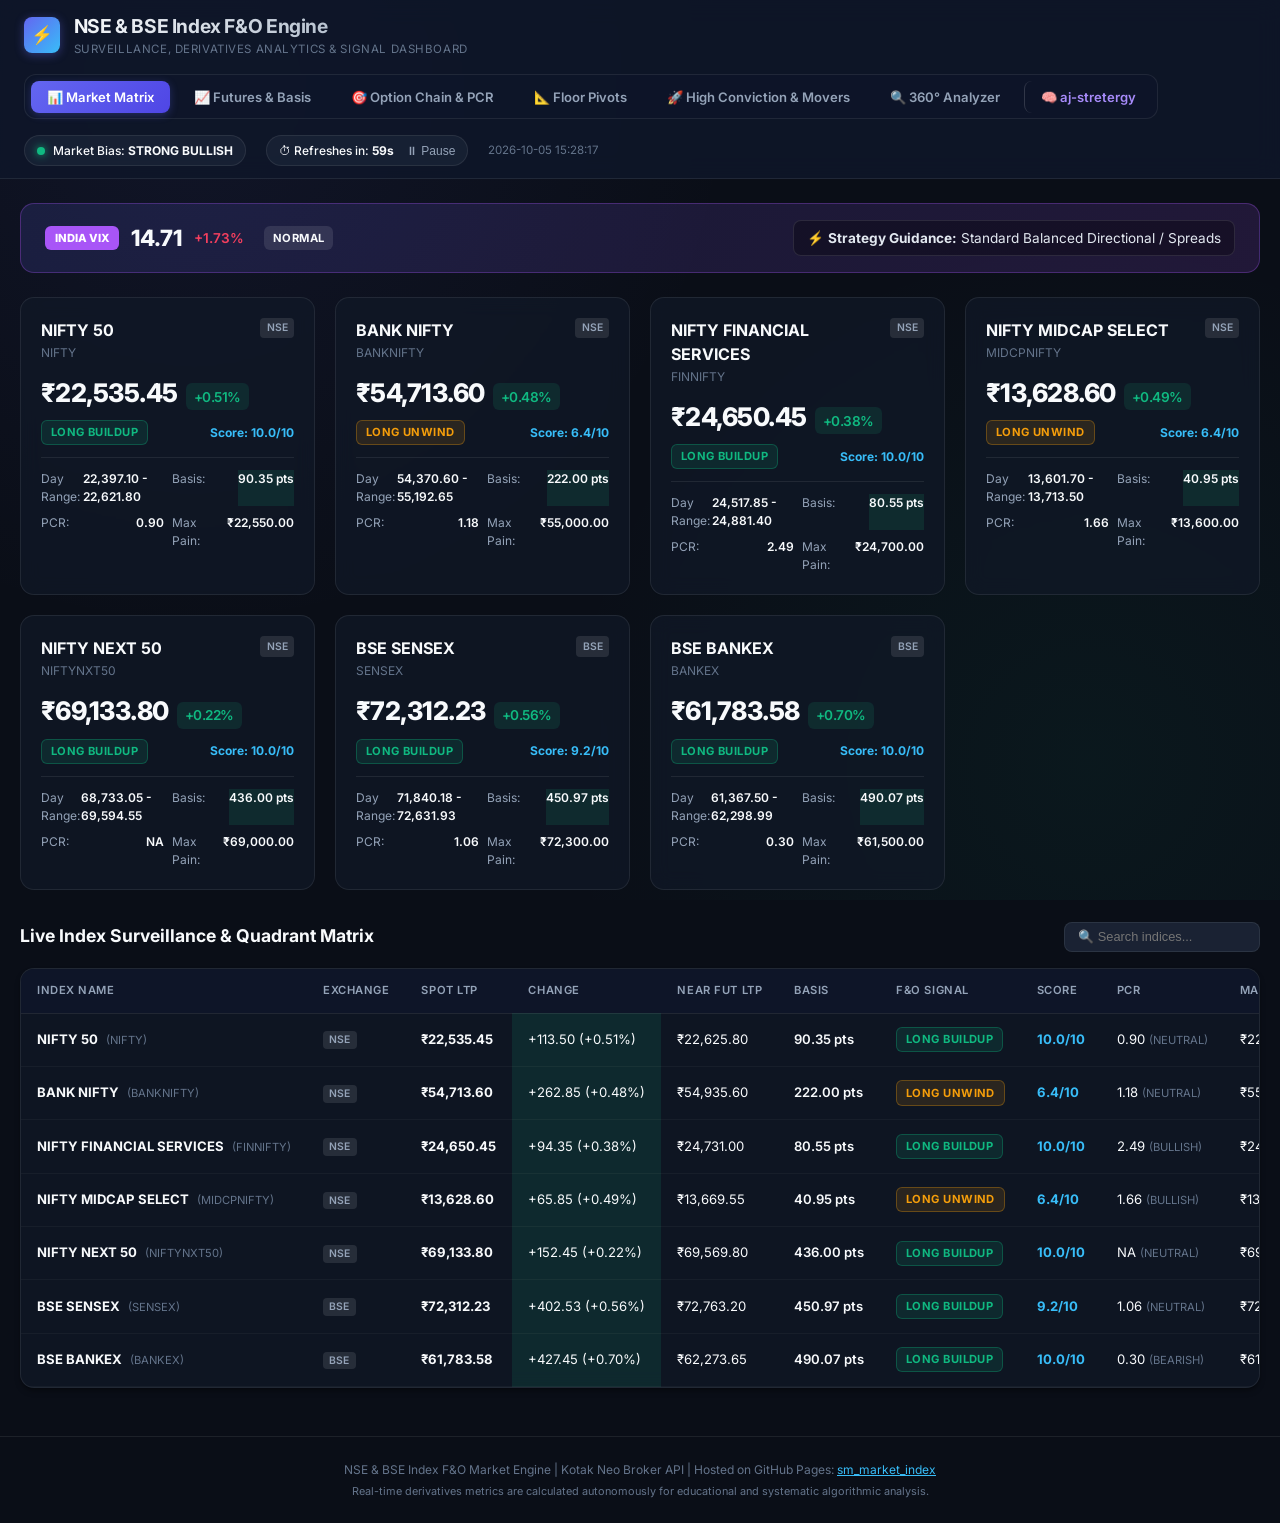
==== commit 60c0942a: "Update index.html [NSE & BSE Index Dashboard]" ====
--- a/index.html
+++ b/index.html
@@ -43,7 +43,7 @@
                 <button id="pauseRefreshBtn" style="background:transparent; border:none; color:var(--text-muted); cursor:pointer; font-size:0.75rem; margin-left:4px;">⏸ Pause</button>
             </div>
             <div style="font-size:0.72rem; color:var(--text-dim);">
-                2026-10-05 15:26:53
+                2026-10-05 15:28:17
             </div>
         </div>
     </header>
@@ -57,9 +57,9 @@
     <div class="vix-banner">
         <div class="vix-header">
             <span class="vix-badge">INDIA VIX</span>
-            <span class="vix-val">14.72</span>
+            <span class="vix-val">14.71</span>
             <span style="font-size:0.85rem; font-weight:600; color:#f43f5e;">
-                +1.80%
+                +1.73%
             </span>
             <span class="badge" style="background:rgba(255,255,255,0.1); margin-left:0.5rem;">NORMAL</span>
         </div>
@@ -89,7 +89,7 @@
             </div>
             <div class="card-metrics">
                 <div class="metric-row"><span>Day Range:</span><span class="metric-val">22,397.10 - 22,621.80</span></div>
-                <div class="metric-row"><span>Basis:</span><span class="metric-val badge-up">89.55 pts</span></div>
+                <div class="metric-row"><span>Basis:</span><span class="metric-val badge-up">90.35 pts</span></div>
                 <div class="metric-row"><span>PCR:</span><span class="metric-val">0.90</span></div>
                 <div class="metric-row"><span>Max Pain:</span><span class="metric-val">₹22,550.00</span></div>
             </div>
@@ -113,7 +113,7 @@
             </div>
             <div class="card-metrics">
                 <div class="metric-row"><span>Day Range:</span><span class="metric-val">54,370.60 - 55,192.65</span></div>
-                <div class="metric-row"><span>Basis:</span><span class="metric-val badge-up">235.20 pts</span></div>
+                <div class="metric-row"><span>Basis:</span><span class="metric-val badge-up">222.00 pts</span></div>
                 <div class="metric-row"><span>PCR:</span><span class="metric-val">1.18</span></div>
                 <div class="metric-row"><span>Max Pain:</span><span class="metric-val">₹55,000.00</span></div>
             </div>
@@ -138,7 +138,7 @@
             <div class="card-metrics">
                 <div class="metric-row"><span>Day Range:</span><span class="metric-val">24,517.85 - 24,881.40</span></div>
                 <div class="metric-row"><span>Basis:</span><span class="metric-val badge-up">80.55 pts</span></div>
-                <div class="metric-row"><span>PCR:</span><span class="metric-val">2.48</span></div>
+                <div class="metric-row"><span>PCR:</span><span class="metric-val">2.49</span></div>
                 <div class="metric-row"><span>Max Pain:</span><span class="metric-val">₹24,700.00</span></div>
             </div>
         </div>
@@ -156,13 +156,13 @@
                 <span class="card-change badge-up">+0.49%</span>
             </div>
             <div style="display:flex; justify-content:space-between; align-items:center; margin-bottom:0.75rem;">
-                <span class="badge badge-cover">SHORT COVER</span>
-                <span style="font-size:0.75rem; font-weight:700; color:var(--accent-blue);">Score: 8.7/10</span>
+                <span class="badge badge-unwind">LONG UNWIND</span>
+                <span style="font-size:0.75rem; font-weight:700; color:var(--accent-blue);">Score: 6.4/10</span>
             </div>
             <div class="card-metrics">
                 <div class="metric-row"><span>Day Range:</span><span class="metric-val">13,601.70 - 13,713.50</span></div>
-                <div class="metric-row"><span>Basis:</span><span class="metric-val badge-up">56.40 pts</span></div>
-                <div class="metric-row"><span>PCR:</span><span class="metric-val">1.65</span></div>
+                <div class="metric-row"><span>Basis:</span><span class="metric-val badge-up">40.95 pts</span></div>
+                <div class="metric-row"><span>PCR:</span><span class="metric-val">1.66</span></div>
                 <div class="metric-row"><span>Max Pain:</span><span class="metric-val">₹13,600.00</span></div>
             </div>
         </div>
@@ -176,7 +176,7 @@
                 <span class="card-exchange">NSE</span>
             </div>
             <div class="card-price">
-                ₹69,134.55
+                ₹69,133.80
                 <span class="card-change badge-up">+0.22%</span>
             </div>
             <div style="display:flex; justify-content:space-between; align-items:center; margin-bottom:0.75rem;">
@@ -185,7 +185,7 @@
             </div>
             <div class="card-metrics">
                 <div class="metric-row"><span>Day Range:</span><span class="metric-val">68,733.05 - 69,594.55</span></div>
-                <div class="metric-row"><span>Basis:</span><span class="metric-val badge-up">435.25 pts</span></div>
+                <div class="metric-row"><span>Basis:</span><span class="metric-val badge-up">436.00 pts</span></div>
                 <div class="metric-row"><span>PCR:</span><span class="metric-val">NA</span></div>
                 <div class="metric-row"><span>Max Pain:</span><span class="metric-val">₹69,000.00</span></div>
             </div>
@@ -204,12 +204,12 @@
                 <span class="card-change badge-up">+0.56%</span>
             </div>
             <div style="display:flex; justify-content:space-between; align-items:center; margin-bottom:0.75rem;">
-                <span class="badge badge-short">SHORT BUILDUP</span>
-                <span style="font-size:0.75rem; font-weight:700; color:var(--accent-blue);">Score: 7.4/10</span>
+                <span class="badge badge-long">LONG BUILDUP</span>
+                <span style="font-size:0.75rem; font-weight:700; color:var(--accent-blue);">Score: 9.2/10</span>
             </div>
             <div class="card-metrics">
                 <div class="metric-row"><span>Day Range:</span><span class="metric-val">71,840.18 - 72,631.93</span></div>
-                <div class="metric-row"><span>Basis:</span><span class="metric-val badge-up">440.37 pts</span></div>
+                <div class="metric-row"><span>Basis:</span><span class="metric-val badge-up">450.97 pts</span></div>
                 <div class="metric-row"><span>PCR:</span><span class="metric-val">1.06</span></div>
                 <div class="metric-row"><span>Max Pain:</span><span class="metric-val">₹72,300.00</span></div>
             </div>
@@ -233,7 +233,7 @@
             </div>
             <div class="card-metrics">
                 <div class="metric-row"><span>Day Range:</span><span class="metric-val">61,367.50 - 62,298.99</span></div>
-                <div class="metric-row"><span>Basis:</span><span class="metric-val badge-up">272.22 pts</span></div>
+                <div class="metric-row"><span>Basis:</span><span class="metric-val badge-up">490.07 pts</span></div>
                 <div class="metric-row"><span>PCR:</span><span class="metric-val">0.30</span></div>
                 <div class="metric-row"><span>Max Pain:</span><span class="metric-val">₹61,500.00</span></div>
             </div>
@@ -270,8 +270,8 @@
             <td><span class="card-exchange">NSE</span></td>
             <td style="font-weight:700;">₹22,535.45</td>
             <td class="badge-up">+113.50 (+0.51%)</td>
-            <td>₹22,625.00</td>
-            <td style="font-weight:600;">89.55 pts</td>
+            <td>₹22,625.80</td>
+            <td style="font-weight:600;">90.35 pts</td>
             <td><span class="badge badge-long">LONG BUILDUP</span></td>
             <td><b style="color:var(--accent-blue);">10.0/10</b></td>
             <td>0.90 <span style="font-size:0.7rem; color:var(--text-dim);">(NEUTRAL)</span></td>
@@ -284,8 +284,8 @@
             <td><span class="card-exchange">NSE</span></td>
             <td style="font-weight:700;">₹54,713.60</td>
             <td class="badge-up">+262.85 (+0.48%)</td>
-            <td>₹54,948.80</td>
-            <td style="font-weight:600;">235.20 pts</td>
+            <td>₹54,935.60</td>
+            <td style="font-weight:600;">222.00 pts</td>
             <td><span class="badge badge-unwind">LONG UNWIND</span></td>
             <td><b style="color:var(--accent-blue);">6.4/10</b></td>
             <td>1.18 <span style="font-size:0.7rem; color:var(--text-dim);">(NEUTRAL)</span></td>
@@ -302,7 +302,7 @@
             <td style="font-weight:600;">80.55 pts</td>
             <td><span class="badge badge-long">LONG BUILDUP</span></td>
             <td><b style="color:var(--accent-blue);">10.0/10</b></td>
-            <td>2.48 <span style="font-size:0.7rem; color:var(--text-dim);">(BULLISH)</span></td>
+            <td>2.49 <span style="font-size:0.7rem; color:var(--text-dim);">(BULLISH)</span></td>
             <td>₹24,700.00</td>
             <td><span class="badge" style="background:rgba(148,163,184,0.12); color:#94a3b8;">RANGE BOUND</span></td>
         </tr>
@@ -312,11 +312,11 @@
             <td><span class="card-exchange">NSE</span></td>
             <td style="font-weight:700;">₹13,628.60</td>
             <td class="badge-up">+65.85 (+0.49%)</td>
-            <td>₹13,685.00</td>
-            <td style="font-weight:600;">56.40 pts</td>
-            <td><span class="badge badge-cover">SHORT COVER</span></td>
-            <td><b style="color:var(--accent-blue);">8.7/10</b></td>
-            <td>1.65 <span style="font-size:0.7rem; color:var(--text-dim);">(BULLISH)</span></td>
+            <td>₹13,669.55</td>
+            <td style="font-weight:600;">40.95 pts</td>
+            <td><span class="badge badge-unwind">LONG UNWIND</span></td>
+            <td><b style="color:var(--accent-blue);">6.4/10</b></td>
+            <td>1.66 <span style="font-size:0.7rem; color:var(--text-dim);">(BULLISH)</span></td>
             <td>₹13,600.00</td>
             <td><span class="badge" style="background:rgba(148,163,184,0.12); color:#94a3b8;">RANGE BOUND</span></td>
         </tr>
@@ -324,10 +324,10 @@
         <tr>
             <td><b>NIFTY NEXT 50</b> <span style="font-size:0.7rem; color:var(--text-dim); margin-left:4px;">(NIFTYNXT50)</span></td>
             <td><span class="card-exchange">NSE</span></td>
-            <td style="font-weight:700;">₹69,134.55</td>
-            <td class="badge-up">+153.20 (+0.22%)</td>
+            <td style="font-weight:700;">₹69,133.80</td>
+            <td class="badge-up">+152.45 (+0.22%)</td>
             <td>₹69,569.80</td>
-            <td style="font-weight:600;">435.25 pts</td>
+            <td style="font-weight:600;">436.00 pts</td>
             <td><span class="badge badge-long">LONG BUILDUP</span></td>
             <td><b style="color:var(--accent-blue);">10.0/10</b></td>
             <td>NA <span style="font-size:0.7rem; color:var(--text-dim);">(NEUTRAL)</span></td>
@@ -340,10 +340,10 @@
             <td><span class="card-exchange">BSE</span></td>
             <td style="font-weight:700;">₹72,312.23</td>
             <td class="badge-up">+402.53 (+0.56%)</td>
-            <td>₹72,752.60</td>
-            <td style="font-weight:600;">440.37 pts</td>
-            <td><span class="badge badge-short">SHORT BUILDUP</span></td>
-            <td><b style="color:var(--accent-blue);">7.4/10</b></td>
+            <td>₹72,763.20</td>
+            <td style="font-weight:600;">450.97 pts</td>
+            <td><span class="badge badge-long">LONG BUILDUP</span></td>
+            <td><b style="color:var(--accent-blue);">9.2/10</b></td>
             <td>1.06 <span style="font-size:0.7rem; color:var(--text-dim);">(NEUTRAL)</span></td>
             <td>₹72,300.00</td>
             <td><span class="badge" style="background:rgba(148,163,184,0.12); color:#94a3b8;">RANGE BOUND</span></td>
@@ -354,8 +354,8 @@
             <td><span class="card-exchange">BSE</span></td>
             <td style="font-weight:700;">₹61,783.58</td>
             <td class="badge-up">+427.45 (+0.70%)</td>
-            <td>₹62,055.80</td>
-            <td style="font-weight:600;">272.22 pts</td>
+            <td>₹62,273.65</td>
+            <td style="font-weight:600;">490.07 pts</td>
             <td><span class="badge badge-long">LONG BUILDUP</span></td>
             <td><b style="color:var(--accent-blue);">10.0/10</b></td>
             <td>0.30 <span style="font-size:0.7rem; color:var(--text-dim);">(BEARISH)</span></td>
@@ -399,31 +399,31 @@
         <tr>
             <td><b>NIFTY 50</b> (NIFTY)</td>
             <td>₹22,535.45</td>
-            <td style="font-weight:700; color:var(--accent-blue);">₹22,625.00</td>
+            <td style="font-weight:700; color:var(--accent-blue);">₹22,625.80</td>
             <td>0.42%</td>
-            <td>19,141,070</td>
-            <td>₹22,635.28</td>
-            <td style="font-weight:700;">89.55 pts</td>
+            <td>19,143,215</td>
+            <td>₹22,635.26</td>
+            <td style="font-weight:700;">90.35 pts</td>
             <td><span class="badge badge-long">PREMIUM</span></td>
-            <td>₹22,733.90</td>
-            <td>2,306,525</td>
-            <td>₹22,850.00</td>
-            <td>230,880</td>
+            <td>₹22,719.90</td>
+            <td>2,306,395</td>
+            <td>₹22,849.00</td>
+            <td>230,945</td>
         </tr>
         
         <tr>
             <td><b>BANK NIFTY</b> (BANKNIFTY)</td>
             <td>₹54,713.60</td>
-            <td style="font-weight:700; color:var(--accent-blue);">₹54,948.80</td>
-            <td>0.28%</td>
-            <td>2,325,180</td>
-            <td>₹55,137.27</td>
-            <td style="font-weight:700;">235.20 pts</td>
+            <td style="font-weight:700; color:var(--accent-blue);">₹54,935.60</td>
+            <td>0.26%</td>
+            <td>2,325,150</td>
+            <td>₹55,136.96</td>
+            <td style="font-weight:700;">222.00 pts</td>
             <td><span class="badge badge-long">PREMIUM</span></td>
-            <td>₹55,241.80</td>
-            <td>162,660</td>
-            <td>₹55,526.80</td>
-            <td>19,950</td>
+            <td>₹55,240.00</td>
+            <td>162,690</td>
+            <td>₹55,574.20</td>
+            <td>19,980</td>
         </tr>
         
         <tr>
@@ -444,11 +444,11 @@
         <tr>
             <td><b>NIFTY MIDCAP SELECT</b> (MIDCPNIFTY)</td>
             <td>₹13,628.60</td>
-            <td style="font-weight:700; color:var(--accent-blue);">₹13,685.00</td>
-            <td>0.50%</td>
+            <td style="font-weight:700; color:var(--accent-blue);">₹13,669.55</td>
+            <td>0.39%</td>
             <td>2,032,680</td>
-            <td>₹13,717.33</td>
-            <td style="font-weight:700;">56.40 pts</td>
+            <td>₹13,717.27</td>
+            <td style="font-weight:700;">40.95 pts</td>
             <td><span class="badge badge-long">PREMIUM</span></td>
             <td>₹13,706.80</td>
             <td>78,240</td>
@@ -458,12 +458,12 @@
         
         <tr>
             <td><b>NIFTY NEXT 50</b> (NIFTYNXT50)</td>
-            <td>₹69,134.55</td>
+            <td>₹69,133.80</td>
             <td style="font-weight:700; color:var(--accent-blue);">₹69,569.80</td>
             <td>0.52%</td>
             <td>16,750</td>
             <td>₹69,510.89</td>
-            <td style="font-weight:700;">435.25 pts</td>
+            <td style="font-weight:700;">436.00 pts</td>
             <td><span class="badge badge-long">PREMIUM</span></td>
             <td>₹69,650.00</td>
             <td>325</td>
@@ -474,11 +474,11 @@
         <tr>
             <td><b>BSE SENSEX</b> (SENSEX)</td>
             <td>₹72,312.23</td>
-            <td style="font-weight:700; color:var(--accent-blue);">₹72,752.60</td>
-            <td>0.35%</td>
+            <td style="font-weight:700; color:var(--accent-blue);">₹72,763.20</td>
+            <td>0.36%</td>
             <td>93,280</td>
-            <td>₹72,792.39</td>
-            <td style="font-weight:700;">440.37 pts</td>
+            <td>₹72,792.37</td>
+            <td style="font-weight:700;">450.97 pts</td>
             <td><span class="badge badge-long">PREMIUM</span></td>
             <td>₹73,303.50</td>
             <td>10,480</td>
@@ -489,11 +489,11 @@
         <tr>
             <td><b>BSE BANKEX</b> (BANKEX)</td>
             <td>₹61,783.58</td>
-            <td style="font-weight:700; color:var(--accent-blue);">₹62,055.80</td>
-            <td>0.22%</td>
+            <td style="font-weight:700; color:var(--accent-blue);">₹62,273.65</td>
+            <td>0.57%</td>
             <td>570</td>
-            <td>₹62,185.13</td>
-            <td style="font-weight:700;">272.22 pts</td>
+            <td>₹62,195.52</td>
+            <td style="font-weight:700;">490.07 pts</td>
             <td><span class="badge badge-long">PREMIUM</span></td>
             <td>₹61,876.05</td>
             <td>0</td>
@@ -528,7 +528,7 @@
                 </div>
                 <div style="background:rgba(255,255,255,0.03); padding:0.6rem; border-radius:8px;">
                     <div style="color:var(--text-muted); font-size:0.7rem;">ATM Straddle Premium</div>
-                    <div style="font-size:1rem; font-weight:700; color:var(--accent-blue);">₹161.70</div>
+                    <div style="font-size:1rem; font-weight:700; color:var(--accent-blue);">₹161.80</div>
                 </div>
                 <div style="background:rgba(255,255,255,0.03); padding:0.6rem; border-radius:8px;">
                     <div style="color:var(--text-muted); font-size:0.7rem;">Implied Move (1-SD)</div>
@@ -536,8 +536,8 @@
                 </div>
             </div>
             <div style="margin-top:0.75rem; font-size:0.72rem; color:var(--text-dim); display:flex; justify-content:space-between;">
-                <span>Total Call OI: <b>84,507,215</b></span>
-                <span>Total Put OI: <b>76,434,215</b></span>
+                <span>Total Call OI: <b>83,090,085</b></span>
+                <span>Total Put OI: <b>75,106,395</b></span>
             </div>
         </div>
         
@@ -557,23 +557,23 @@
                 </div>
                 <div style="background:rgba(255,255,255,0.03); padding:0.6rem; border-radius:8px;">
                     <div style="color:var(--text-muted); font-size:0.7rem;">ATM Straddle Premium</div>
-                    <div style="font-size:1rem; font-weight:700; color:var(--accent-blue);">₹1,731.40</div>
+                    <div style="font-size:1rem; font-weight:700; color:var(--accent-blue);">₹1,734.75</div>
                 </div>
                 <div style="background:rgba(255,255,255,0.03); padding:0.6rem; border-radius:8px;">
                     <div style="color:var(--text-muted); font-size:0.7rem;">Implied Move (1-SD)</div>
-                    <div style="font-size:1rem; font-weight:700;">±3.16%</div>
+                    <div style="font-size:1rem; font-weight:700;">±3.17%</div>
                 </div>
             </div>
             <div style="margin-top:0.75rem; font-size:0.72rem; color:var(--text-dim); display:flex; justify-content:space-between;">
-                <span>Total Call OI: <b>1,856,160</b></span>
-                <span>Total Put OI: <b>2,182,200</b></span>
+                <span>Total Call OI: <b>1,839,330</b></span>
+                <span>Total Put OI: <b>2,165,640</b></span>
             </div>
         </div>
         
         <div class="card">
             <div class="card-top">
                 <div class="card-title">NIFTY FINANCIAL SERVICES Options Analysis</div>
-                <span class="badge badge-long">BULLISH (PCR 2.48)</span>
+                <span class="badge badge-long">BULLISH (PCR 2.49)</span>
             </div>
             <div style="display:grid; grid-template-columns:repeat(2, 1fr); gap:0.75rem; margin-top:0.75rem; font-size:0.8rem;">
                 <div style="background:rgba(255,255,255,0.03); padding:0.6rem; border-radius:8px;">
@@ -595,14 +595,14 @@
             </div>
             <div style="margin-top:0.75rem; font-size:0.72rem; color:var(--text-dim); display:flex; justify-content:space-between;">
                 <span>Total Call OI: <b>52,980</b></span>
-                <span>Total Put OI: <b>131,640</b></span>
+                <span>Total Put OI: <b>131,700</b></span>
             </div>
         </div>
         
         <div class="card">
             <div class="card-top">
                 <div class="card-title">NIFTY MIDCAP SELECT Options Analysis</div>
-                <span class="badge badge-long">BULLISH (PCR 1.65)</span>
+                <span class="badge badge-long">BULLISH (PCR 1.66)</span>
             </div>
             <div style="display:grid; grid-template-columns:repeat(2, 1fr); gap:0.75rem; margin-top:0.75rem; font-size:0.8rem;">
                 <div style="background:rgba(255,255,255,0.03); padding:0.6rem; border-radius:8px;">
@@ -623,8 +623,8 @@
                 </div>
             </div>
             <div style="margin-top:0.75rem; font-size:0.72rem; color:var(--text-dim); display:flex; justify-content:space-between;">
-                <span>Total Call OI: <b>619,200</b></span>
-                <span>Total Put OI: <b>1,023,600</b></span>
+                <span>Total Call OI: <b>617,520</b></span>
+                <span>Total Put OI: <b>1,022,160</b></span>
             </div>
         </div>
         
@@ -673,11 +673,11 @@
                 </div>
                 <div style="background:rgba(255,255,255,0.03); padding:0.6rem; border-radius:8px;">
                     <div style="color:var(--text-muted); font-size:0.7rem;">ATM Straddle Premium</div>
-                    <div style="font-size:1rem; font-weight:700; color:var(--accent-blue);">₹899.35</div>
+                    <div style="font-size:1rem; font-weight:700; color:var(--accent-blue);">₹901.15</div>
                 </div>
                 <div style="background:rgba(255,255,255,0.03); padding:0.6rem; border-radius:8px;">
                     <div style="color:var(--text-muted); font-size:0.7rem;">Implied Move (1-SD)</div>
-                    <div style="font-size:1rem; font-weight:700;">±1.24%</div>
+                    <div style="font-size:1rem; font-weight:700;">±1.25%</div>
                 </div>
             </div>
             <div style="margin-top:0.75rem; font-size:0.72rem; color:var(--text-dim); display:flex; justify-content:space-between;">
@@ -798,7 +798,7 @@
         
         <tr>
             <td><b>NIFTY NEXT 50</b> (NIFTYNXT50)</td>
-            <td style="font-weight:700;">₹69,134.55</td>
+            <td style="font-weight:700;">₹69,133.80</td>
             <td><span class="badge" style="background:rgba(148,163,184,0.12); color:#94a3b8;">RANGE BOUND</span></td>
             <td style="color:#f43f5e;">₹70,334.42</td>
             <td style="color:#fb7185;">₹69,964.48</td>
@@ -1249,9 +1249,9 @@
                     <div style="font-size:1.5rem; font-weight:800; margin:0.5rem 0;">₹22,535.45</div>
                     <div class="card-metrics">
                         <div class="metric-row"><span>Day High / Low:</span><span class="metric-val">22,621.80 / 22,397.10</span></div>
-                        <div class="metric-row"><span>Near Fut LTP:</span><span class="metric-val">₹22,625.00</span></div>
-                        <div class="metric-row"><span>Basis:</span><span class="metric-val">89.55 pts (PREMIUM)</span></div>
-                        <div class="metric-row"><span>Open Interest:</span><span class="metric-val">19,141,070</span></div>
+                        <div class="metric-row"><span>Near Fut LTP:</span><span class="metric-val">₹22,625.80</span></div>
+                        <div class="metric-row"><span>Basis:</span><span class="metric-val">90.35 pts (PREMIUM)</span></div>
+                        <div class="metric-row"><span>Open Interest:</span><span class="metric-val">19,143,215</span></div>
                     </div>
                 </div>
 
@@ -1261,7 +1261,7 @@
                     <div class="card-metrics">
                         <div class="metric-row"><span>ATM Strike:</span><span class="metric-val">₹22,550.00</span></div>
                         <div class="metric-row"><span>Max Pain:</span><span class="metric-val">₹22,550.00</span></div>
-                        <div class="metric-row"><span>ATM Straddle:</span><span class="metric-val">₹161.70</span></div>
+                        <div class="metric-row"><span>ATM Straddle:</span><span class="metric-val">₹161.80</span></div>
                         <div class="metric-row"><span>Expected Range:</span><span class="metric-val">±0.72%</span></div>
                     </div>
                 </div>
@@ -1286,9 +1286,9 @@
                     <div style="font-size:1.5rem; font-weight:800; margin:0.5rem 0;">₹54,713.60</div>
                     <div class="card-metrics">
                         <div class="metric-row"><span>Day High / Low:</span><span class="metric-val">55,192.65 / 54,370.60</span></div>
-                        <div class="metric-row"><span>Near Fut LTP:</span><span class="metric-val">₹54,948.80</span></div>
-                        <div class="metric-row"><span>Basis:</span><span class="metric-val">235.20 pts (PREMIUM)</span></div>
-                        <div class="metric-row"><span>Open Interest:</span><span class="metric-val">2,325,180</span></div>
+                        <div class="metric-row"><span>Near Fut LTP:</span><span class="metric-val">₹54,935.60</span></div>
+                        <div class="metric-row"><span>Basis:</span><span class="metric-val">222.00 pts (PREMIUM)</span></div>
+                        <div class="metric-row"><span>Open Interest:</span><span class="metric-val">2,325,150</span></div>
                     </div>
                 </div>
 
@@ -1298,8 +1298,8 @@
                     <div class="card-metrics">
                         <div class="metric-row"><span>ATM Strike:</span><span class="metric-val">₹54,700.00</span></div>
                         <div class="metric-row"><span>Max Pain:</span><span class="metric-val">₹55,000.00</span></div>
-                        <div class="metric-row"><span>ATM Straddle:</span><span class="metric-val">₹1,731.40</span></div>
-                        <div class="metric-row"><span>Expected Range:</span><span class="metric-val">±3.16%</span></div>
+                        <div class="metric-row"><span>ATM Straddle:</span><span class="metric-val">₹1,734.75</span></div>
+                        <div class="metric-row"><span>Expected Range:</span><span class="metric-val">±3.17%</span></div>
                     </div>
                 </div>
 
@@ -1331,7 +1331,7 @@
 
                 <div class="card">
                     <div style="font-size:0.75rem; color:var(--text-dim); text-transform:uppercase;">Derivative Sentiment & Range</div>
-                    <div style="font-size:1.5rem; font-weight:800; color:var(--accent-blue); margin:0.5rem 0;">PCR: 2.48</div>
+                    <div style="font-size:1.5rem; font-weight:800; color:var(--accent-blue); margin:0.5rem 0;">PCR: 2.49</div>
                     <div class="card-metrics">
                         <div class="metric-row"><span>ATM Strike:</span><span class="metric-val">₹24,650.00</span></div>
                         <div class="metric-row"><span>Max Pain:</span><span class="metric-val">₹24,700.00</span></div>
@@ -1360,15 +1360,15 @@
                     <div style="font-size:1.5rem; font-weight:800; margin:0.5rem 0;">₹13,628.60</div>
                     <div class="card-metrics">
                         <div class="metric-row"><span>Day High / Low:</span><span class="metric-val">13,713.50 / 13,601.70</span></div>
-                        <div class="metric-row"><span>Near Fut LTP:</span><span class="metric-val">₹13,685.00</span></div>
-                        <div class="metric-row"><span>Basis:</span><span class="metric-val">56.40 pts (PREMIUM)</span></div>
+                        <div class="metric-row"><span>Near Fut LTP:</span><span class="metric-val">₹13,669.55</span></div>
+                        <div class="metric-row"><span>Basis:</span><span class="metric-val">40.95 pts (PREMIUM)</span></div>
                         <div class="metric-row"><span>Open Interest:</span><span class="metric-val">2,032,680</span></div>
                     </div>
                 </div>
 
                 <div class="card">
                     <div style="font-size:0.75rem; color:var(--text-dim); text-transform:uppercase;">Derivative Sentiment & Range</div>
-                    <div style="font-size:1.5rem; font-weight:800; color:var(--accent-blue); margin:0.5rem 0;">PCR: 1.65</div>
+                    <div style="font-size:1.5rem; font-weight:800; color:var(--accent-blue); margin:0.5rem 0;">PCR: 1.66</div>
                     <div class="card-metrics">
                         <div class="metric-row"><span>ATM Strike:</span><span class="metric-val">₹13,625.00</span></div>
                         <div class="metric-row"><span>Max Pain:</span><span class="metric-val">₹13,600.00</span></div>
@@ -1394,11 +1394,11 @@
             <div style="display:grid; grid-template-columns:repeat(auto-fit, minmax(280px, 1fr)); gap:1.25rem; margin-bottom:1.5rem;">
                 <div class="card">
                     <div style="font-size:0.75rem; color:var(--text-dim); text-transform:uppercase;">Spot & Futures Metrics</div>
-                    <div style="font-size:1.5rem; font-weight:800; margin:0.5rem 0;">₹69,134.55</div>
+                    <div style="font-size:1.5rem; font-weight:800; margin:0.5rem 0;">₹69,133.80</div>
                     <div class="card-metrics">
                         <div class="metric-row"><span>Day High / Low:</span><span class="metric-val">69,594.55 / 68,733.05</span></div>
                         <div class="metric-row"><span>Near Fut LTP:</span><span class="metric-val">₹69,569.80</span></div>
-                        <div class="metric-row"><span>Basis:</span><span class="metric-val">435.25 pts (PREMIUM)</span></div>
+                        <div class="metric-row"><span>Basis:</span><span class="metric-val">436.00 pts (PREMIUM)</span></div>
                         <div class="metric-row"><span>Open Interest:</span><span class="metric-val">16,750</span></div>
                     </div>
                 </div>
@@ -1434,8 +1434,8 @@
                     <div style="font-size:1.5rem; font-weight:800; margin:0.5rem 0;">₹72,312.23</div>
                     <div class="card-metrics">
                         <div class="metric-row"><span>Day High / Low:</span><span class="metric-val">72,631.93 / 71,840.18</span></div>
-                        <div class="metric-row"><span>Near Fut LTP:</span><span class="metric-val">₹72,752.60</span></div>
-                        <div class="metric-row"><span>Basis:</span><span class="metric-val">440.37 pts (PREMIUM)</span></div>
+                        <div class="metric-row"><span>Near Fut LTP:</span><span class="metric-val">₹72,763.20</span></div>
+                        <div class="metric-row"><span>Basis:</span><span class="metric-val">450.97 pts (PREMIUM)</span></div>
                         <div class="metric-row"><span>Open Interest:</span><span class="metric-val">93,280</span></div>
                     </div>
                 </div>
@@ -1446,8 +1446,8 @@
                     <div class="card-metrics">
                         <div class="metric-row"><span>ATM Strike:</span><span class="metric-val">₹72,300.00</span></div>
                         <div class="metric-row"><span>Max Pain:</span><span class="metric-val">₹72,300.00</span></div>
-                        <div class="metric-row"><span>ATM Straddle:</span><span class="metric-val">₹899.35</span></div>
-                        <div class="metric-row"><span>Expected Range:</span><span class="metric-val">±1.24%</span></div>
+                        <div class="metric-row"><span>ATM Straddle:</span><span class="metric-val">₹901.15</span></div>
+                        <div class="metric-row"><span>Expected Range:</span><span class="metric-val">±1.25%</span></div>
                     </div>
                 </div>
 
@@ -1471,8 +1471,8 @@
                     <div style="font-size:1.5rem; font-weight:800; margin:0.5rem 0;">₹61,783.58</div>
                     <div class="card-metrics">
                         <div class="metric-row"><span>Day High / Low:</span><span class="metric-val">62,298.99 / 61,367.50</span></div>
-                        <div class="metric-row"><span>Near Fut LTP:</span><span class="metric-val">₹62,055.80</span></div>
-                        <div class="metric-row"><span>Basis:</span><span class="metric-val">272.22 pts (PREMIUM)</span></div>
+                        <div class="metric-row"><span>Near Fut LTP:</span><span class="metric-val">₹62,273.65</span></div>
+                        <div class="metric-row"><span>Basis:</span><span class="metric-val">490.07 pts (PREMIUM)</span></div>
                         <div class="metric-row"><span>Open Interest:</span><span class="metric-val">570</span></div>
                     </div>
                 </div>
@@ -1535,7 +1535,7 @@
         <!-- 1 · Where we stand -->
         <div style="margin-bottom:12px;">
             <h1 style="font-size:1.15rem; font-weight:800; margin-bottom:4px;">⚡ Quick Card — NIFTY Surveillance & Bias</h1>
-            <div style="font-size:0.75rem; color:var(--text-dim);">Live Neo Data Snapshot · 2026-10-05 15:26:54 · Automated Strike Math</div>
+            <div style="font-size:0.75rem; color:var(--text-dim);">Live Neo Data Snapshot · 2026-10-05 15:28:19 · Automated Strike Math</div>
         </div>
 
         <div class="card" style="margin-bottom:12px;">
@@ -1543,9 +1543,9 @@
             <div style="margin-top:10px; display:flex; flex-wrap:wrap; gap:6px;">
                 <span class="chip">Regime <b>UPTREND, MOMENTUM — floor defended below, buying pressure</b></span>
                 <span class="chip">Bias <b class="up">BULLISH, WITH TREND</b></span>
-                <span class="chip">Expected Move <b>±209.0 pts</b></span>
+                <span class="chip">Expected Move <b>±208.8 pts</b></span>
                 <span class="chip">Sell Score <b>67/100</b></span>
-                <span class="chip">India VIX <b>14.72</b></span>
+                <span class="chip">India VIX <b>14.71</b></span>
             </div>
         </div>
 
@@ -1553,7 +1553,7 @@
         <div class="card" style="margin-bottom:12px;">
             <div class="h" style="font-size:0.75rem; text-transform:uppercase; color:var(--text-dim); margin-bottom:6px; letter-spacing:1px;">The one thing that matters today</div>
             <div style="font-size:0.95rem; font-weight:600; line-height:1.5;">
-                BULLISH, WITH TREND posture with ±209.0 pts daily expected move. Selling is authorized ONLY on a pushed-back level: one side, defined risk, 100 wide spread after a closed 15m candle.
+                BULLISH, WITH TREND posture with ±208.8 pts daily expected move. Selling is authorized ONLY on a pushed-back level: one side, defined risk, 100 wide spread after a closed 15m candle.
             </div>
         </div>
 
@@ -1590,7 +1590,7 @@
                 A 15m close above ₹22563 kills the call branch. A 15m close below ₹22338 kills the put branch.
             </div>
             <div style="font-size:0.75rem; color:var(--text-dim); margin-top:8px;">
-                Stand down entirely if: India VIX surges above 16.50, first-hour range exceeds 209 points, or intraday PCR collapses.
+                Stand down entirely if: India VIX surges above 16.50, first-hour range exceeds 208 points, or intraday PCR collapses.
             </div>
         </div>
 
@@ -1634,9 +1634,9 @@
         </tr>
         
         <tr>
-            <td class="fl num" style="font-weight:700;">₹22,378.70</td>
+            <td class="fl num" style="font-weight:700;">₹22,378.90</td>
             <td>Estimated Gamma Flip Boundary</td>
-            <td>156.8 pts below · 0.75 EM</td>
+            <td>156.5 pts below · 0.75 EM</td>
         </tr>
         
         <tr>
@@ -1648,7 +1648,7 @@
                 </tbody>
             </table>
             <div style="font-size:0.7rem; color:var(--text-dim); margin-top:8px;">
-                Levels are measured against session Expected Move (1 EM = 209.0 pts). Anything beyond 1.0 EM is statistically protected for intraday premium selling.
+                Levels are measured against session Expected Move (1 EM = 208.8 pts). Anything beyond 1.0 EM is statistically protected for intraday premium selling.
             </div>
         </div>
 
@@ -1711,7 +1711,7 @@
                     </div>
                     <div style="flex:1; font-size:0.78rem;">
                         <div style="margin-bottom:4px;">Market Bias: <b class="up">BULLISH, WITH TREND</b></div>
-                        <div style="margin-bottom:4px;">Expected Move: <b>±209.0 pts</b></div>
+                        <div style="margin-bottom:4px;">Expected Move: <b>±208.8 pts</b></div>
                         <div>Regime Fit: <b>UPTREND, MOMENTUM — floor defended below...</b></div>
                     </div>
                 </div>
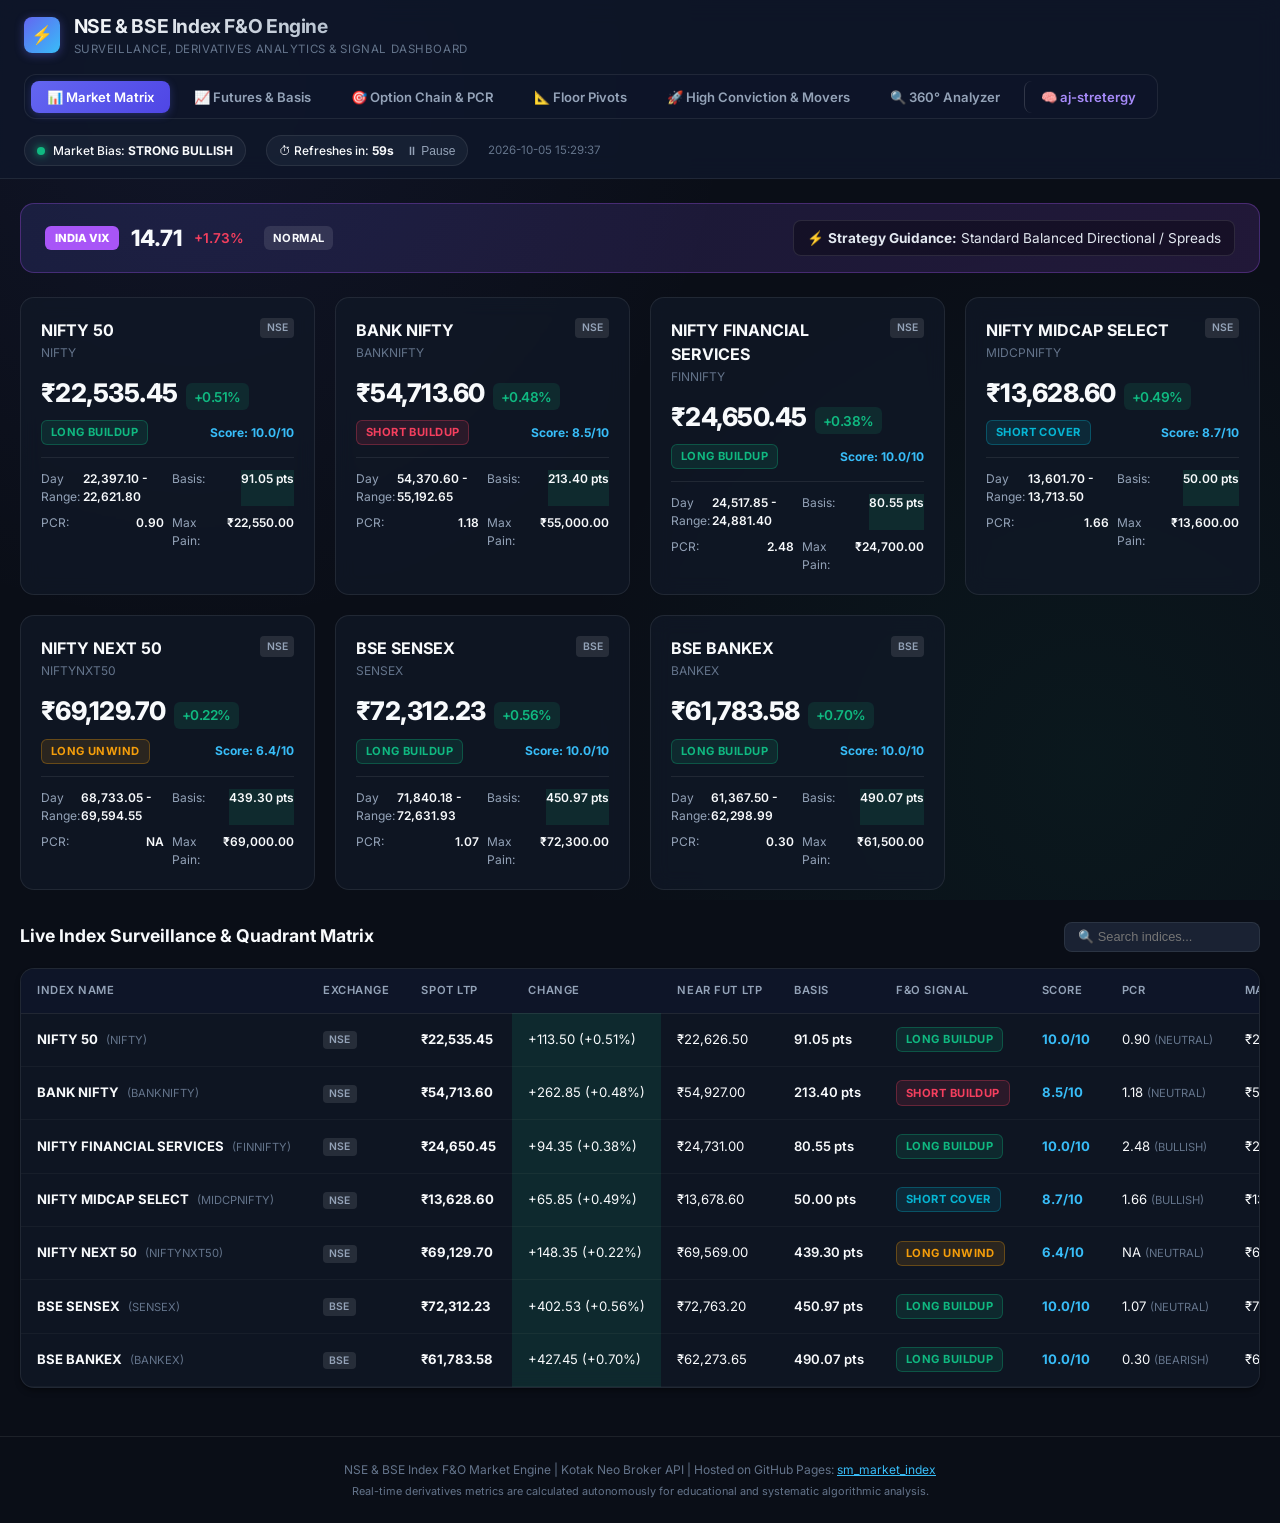
==== commit 628bc4c1: "Update index.html [NSE & BSE Index Dashboard]" ====
--- a/index.html
+++ b/index.html
@@ -43,7 +43,7 @@
                 <button id="pauseRefreshBtn" style="background:transparent; border:none; color:var(--text-muted); cursor:pointer; font-size:0.75rem; margin-left:4px;">⏸ Pause</button>
             </div>
             <div style="font-size:0.72rem; color:var(--text-dim);">
-                2026-10-05 15:28:17
+                2026-10-05 15:29:37
             </div>
         </div>
     </header>
@@ -89,7 +89,7 @@
             </div>
             <div class="card-metrics">
                 <div class="metric-row"><span>Day Range:</span><span class="metric-val">22,397.10 - 22,621.80</span></div>
-                <div class="metric-row"><span>Basis:</span><span class="metric-val badge-up">90.35 pts</span></div>
+                <div class="metric-row"><span>Basis:</span><span class="metric-val badge-up">91.05 pts</span></div>
                 <div class="metric-row"><span>PCR:</span><span class="metric-val">0.90</span></div>
                 <div class="metric-row"><span>Max Pain:</span><span class="metric-val">₹22,550.00</span></div>
             </div>
@@ -108,12 +108,12 @@
                 <span class="card-change badge-up">+0.48%</span>
             </div>
             <div style="display:flex; justify-content:space-between; align-items:center; margin-bottom:0.75rem;">
-                <span class="badge badge-unwind">LONG UNWIND</span>
-                <span style="font-size:0.75rem; font-weight:700; color:var(--accent-blue);">Score: 6.4/10</span>
+                <span class="badge badge-short">SHORT BUILDUP</span>
+                <span style="font-size:0.75rem; font-weight:700; color:var(--accent-blue);">Score: 8.5/10</span>
             </div>
             <div class="card-metrics">
                 <div class="metric-row"><span>Day Range:</span><span class="metric-val">54,370.60 - 55,192.65</span></div>
-                <div class="metric-row"><span>Basis:</span><span class="metric-val badge-up">222.00 pts</span></div>
+                <div class="metric-row"><span>Basis:</span><span class="metric-val badge-up">213.40 pts</span></div>
                 <div class="metric-row"><span>PCR:</span><span class="metric-val">1.18</span></div>
                 <div class="metric-row"><span>Max Pain:</span><span class="metric-val">₹55,000.00</span></div>
             </div>
@@ -138,7 +138,7 @@
             <div class="card-metrics">
                 <div class="metric-row"><span>Day Range:</span><span class="metric-val">24,517.85 - 24,881.40</span></div>
                 <div class="metric-row"><span>Basis:</span><span class="metric-val badge-up">80.55 pts</span></div>
-                <div class="metric-row"><span>PCR:</span><span class="metric-val">2.49</span></div>
+                <div class="metric-row"><span>PCR:</span><span class="metric-val">2.48</span></div>
                 <div class="metric-row"><span>Max Pain:</span><span class="metric-val">₹24,700.00</span></div>
             </div>
         </div>
@@ -156,12 +156,12 @@
                 <span class="card-change badge-up">+0.49%</span>
             </div>
             <div style="display:flex; justify-content:space-between; align-items:center; margin-bottom:0.75rem;">
-                <span class="badge badge-unwind">LONG UNWIND</span>
-                <span style="font-size:0.75rem; font-weight:700; color:var(--accent-blue);">Score: 6.4/10</span>
+                <span class="badge badge-cover">SHORT COVER</span>
+                <span style="font-size:0.75rem; font-weight:700; color:var(--accent-blue);">Score: 8.7/10</span>
             </div>
             <div class="card-metrics">
                 <div class="metric-row"><span>Day Range:</span><span class="metric-val">13,601.70 - 13,713.50</span></div>
-                <div class="metric-row"><span>Basis:</span><span class="metric-val badge-up">40.95 pts</span></div>
+                <div class="metric-row"><span>Basis:</span><span class="metric-val badge-up">50.00 pts</span></div>
                 <div class="metric-row"><span>PCR:</span><span class="metric-val">1.66</span></div>
                 <div class="metric-row"><span>Max Pain:</span><span class="metric-val">₹13,600.00</span></div>
             </div>
@@ -176,16 +176,16 @@
                 <span class="card-exchange">NSE</span>
             </div>
             <div class="card-price">
-                ₹69,133.80
+                ₹69,129.70
                 <span class="card-change badge-up">+0.22%</span>
             </div>
             <div style="display:flex; justify-content:space-between; align-items:center; margin-bottom:0.75rem;">
-                <span class="badge badge-long">LONG BUILDUP</span>
-                <span style="font-size:0.75rem; font-weight:700; color:var(--accent-blue);">Score: 10.0/10</span>
+                <span class="badge badge-unwind">LONG UNWIND</span>
+                <span style="font-size:0.75rem; font-weight:700; color:var(--accent-blue);">Score: 6.4/10</span>
             </div>
             <div class="card-metrics">
                 <div class="metric-row"><span>Day Range:</span><span class="metric-val">68,733.05 - 69,594.55</span></div>
-                <div class="metric-row"><span>Basis:</span><span class="metric-val badge-up">436.00 pts</span></div>
+                <div class="metric-row"><span>Basis:</span><span class="metric-val badge-up">439.30 pts</span></div>
                 <div class="metric-row"><span>PCR:</span><span class="metric-val">NA</span></div>
                 <div class="metric-row"><span>Max Pain:</span><span class="metric-val">₹69,000.00</span></div>
             </div>
@@ -205,12 +205,12 @@
             </div>
             <div style="display:flex; justify-content:space-between; align-items:center; margin-bottom:0.75rem;">
                 <span class="badge badge-long">LONG BUILDUP</span>
-                <span style="font-size:0.75rem; font-weight:700; color:var(--accent-blue);">Score: 9.2/10</span>
+                <span style="font-size:0.75rem; font-weight:700; color:var(--accent-blue);">Score: 10.0/10</span>
             </div>
             <div class="card-metrics">
                 <div class="metric-row"><span>Day Range:</span><span class="metric-val">71,840.18 - 72,631.93</span></div>
                 <div class="metric-row"><span>Basis:</span><span class="metric-val badge-up">450.97 pts</span></div>
-                <div class="metric-row"><span>PCR:</span><span class="metric-val">1.06</span></div>
+                <div class="metric-row"><span>PCR:</span><span class="metric-val">1.07</span></div>
                 <div class="metric-row"><span>Max Pain:</span><span class="metric-val">₹72,300.00</span></div>
             </div>
         </div>
@@ -270,8 +270,8 @@
             <td><span class="card-exchange">NSE</span></td>
             <td style="font-weight:700;">₹22,535.45</td>
             <td class="badge-up">+113.50 (+0.51%)</td>
-            <td>₹22,625.80</td>
-            <td style="font-weight:600;">90.35 pts</td>
+            <td>₹22,626.50</td>
+            <td style="font-weight:600;">91.05 pts</td>
             <td><span class="badge badge-long">LONG BUILDUP</span></td>
             <td><b style="color:var(--accent-blue);">10.0/10</b></td>
             <td>0.90 <span style="font-size:0.7rem; color:var(--text-dim);">(NEUTRAL)</span></td>
@@ -284,10 +284,10 @@
             <td><span class="card-exchange">NSE</span></td>
             <td style="font-weight:700;">₹54,713.60</td>
             <td class="badge-up">+262.85 (+0.48%)</td>
-            <td>₹54,935.60</td>
-            <td style="font-weight:600;">222.00 pts</td>
-            <td><span class="badge badge-unwind">LONG UNWIND</span></td>
-            <td><b style="color:var(--accent-blue);">6.4/10</b></td>
+            <td>₹54,927.00</td>
+            <td style="font-weight:600;">213.40 pts</td>
+            <td><span class="badge badge-short">SHORT BUILDUP</span></td>
+            <td><b style="color:var(--accent-blue);">8.5/10</b></td>
             <td>1.18 <span style="font-size:0.7rem; color:var(--text-dim);">(NEUTRAL)</span></td>
             <td>₹55,000.00</td>
             <td><span class="badge" style="background:rgba(148,163,184,0.12); color:#94a3b8;">RANGE BOUND</span></td>
@@ -302,7 +302,7 @@
             <td style="font-weight:600;">80.55 pts</td>
             <td><span class="badge badge-long">LONG BUILDUP</span></td>
             <td><b style="color:var(--accent-blue);">10.0/10</b></td>
-            <td>2.49 <span style="font-size:0.7rem; color:var(--text-dim);">(BULLISH)</span></td>
+            <td>2.48 <span style="font-size:0.7rem; color:var(--text-dim);">(BULLISH)</span></td>
             <td>₹24,700.00</td>
             <td><span class="badge" style="background:rgba(148,163,184,0.12); color:#94a3b8;">RANGE BOUND</span></td>
         </tr>
@@ -312,10 +312,10 @@
             <td><span class="card-exchange">NSE</span></td>
             <td style="font-weight:700;">₹13,628.60</td>
             <td class="badge-up">+65.85 (+0.49%)</td>
-            <td>₹13,669.55</td>
-            <td style="font-weight:600;">40.95 pts</td>
-            <td><span class="badge badge-unwind">LONG UNWIND</span></td>
-            <td><b style="color:var(--accent-blue);">6.4/10</b></td>
+            <td>₹13,678.60</td>
+            <td style="font-weight:600;">50.00 pts</td>
+            <td><span class="badge badge-cover">SHORT COVER</span></td>
+            <td><b style="color:var(--accent-blue);">8.7/10</b></td>
             <td>1.66 <span style="font-size:0.7rem; color:var(--text-dim);">(BULLISH)</span></td>
             <td>₹13,600.00</td>
             <td><span class="badge" style="background:rgba(148,163,184,0.12); color:#94a3b8;">RANGE BOUND</span></td>
@@ -324,12 +324,12 @@
         <tr>
             <td><b>NIFTY NEXT 50</b> <span style="font-size:0.7rem; color:var(--text-dim); margin-left:4px;">(NIFTYNXT50)</span></td>
             <td><span class="card-exchange">NSE</span></td>
-            <td style="font-weight:700;">₹69,133.80</td>
-            <td class="badge-up">+152.45 (+0.22%)</td>
-            <td>₹69,569.80</td>
-            <td style="font-weight:600;">436.00 pts</td>
-            <td><span class="badge badge-long">LONG BUILDUP</span></td>
-            <td><b style="color:var(--accent-blue);">10.0/10</b></td>
+            <td style="font-weight:700;">₹69,129.70</td>
+            <td class="badge-up">+148.35 (+0.22%)</td>
+            <td>₹69,569.00</td>
+            <td style="font-weight:600;">439.30 pts</td>
+            <td><span class="badge badge-unwind">LONG UNWIND</span></td>
+            <td><b style="color:var(--accent-blue);">6.4/10</b></td>
             <td>NA <span style="font-size:0.7rem; color:var(--text-dim);">(NEUTRAL)</span></td>
             <td>₹69,000.00</td>
             <td><span class="badge" style="background:rgba(148,163,184,0.12); color:#94a3b8;">RANGE BOUND</span></td>
@@ -343,8 +343,8 @@
             <td>₹72,763.20</td>
             <td style="font-weight:600;">450.97 pts</td>
             <td><span class="badge badge-long">LONG BUILDUP</span></td>
-            <td><b style="color:var(--accent-blue);">9.2/10</b></td>
-            <td>1.06 <span style="font-size:0.7rem; color:var(--text-dim);">(NEUTRAL)</span></td>
+            <td><b style="color:var(--accent-blue);">10.0/10</b></td>
+            <td>1.07 <span style="font-size:0.7rem; color:var(--text-dim);">(NEUTRAL)</span></td>
             <td>₹72,300.00</td>
             <td><span class="badge" style="background:rgba(148,163,184,0.12); color:#94a3b8;">RANGE BOUND</span></td>
         </tr>
@@ -399,30 +399,30 @@
         <tr>
             <td><b>NIFTY 50</b> (NIFTY)</td>
             <td>₹22,535.45</td>
-            <td style="font-weight:700; color:var(--accent-blue);">₹22,625.80</td>
-            <td>0.42%</td>
-            <td>19,143,215</td>
-            <td>₹22,635.26</td>
-            <td style="font-weight:700;">90.35 pts</td>
+            <td style="font-weight:700; color:var(--accent-blue);">₹22,626.50</td>
+            <td>0.43%</td>
+            <td>19,146,920</td>
+            <td>₹22,635.23</td>
+            <td style="font-weight:700;">91.05 pts</td>
             <td><span class="badge badge-long">PREMIUM</span></td>
-            <td>₹22,719.90</td>
-            <td>2,306,395</td>
-            <td>₹22,849.00</td>
-            <td>230,945</td>
+            <td>₹22,720.70</td>
+            <td>2,307,110</td>
+            <td>₹22,852.30</td>
+            <td>231,010</td>
         </tr>
         
         <tr>
             <td><b>BANK NIFTY</b> (BANKNIFTY)</td>
             <td>₹54,713.60</td>
-            <td style="font-weight:700; color:var(--accent-blue);">₹54,935.60</td>
-            <td>0.26%</td>
-            <td>2,325,150</td>
-            <td>₹55,136.96</td>
-            <td style="font-weight:700;">222.00 pts</td>
+            <td style="font-weight:700; color:var(--accent-blue);">₹54,927.00</td>
+            <td>0.24%</td>
+            <td>2,325,270</td>
+            <td>₹55,136.32</td>
+            <td style="font-weight:700;">213.40 pts</td>
             <td><span class="badge badge-long">PREMIUM</span></td>
-            <td>₹55,240.00</td>
-            <td>162,690</td>
-            <td>₹55,574.20</td>
+            <td>₹55,245.60</td>
+            <td>162,780</td>
+            <td>₹55,563.60</td>
             <td>19,980</td>
         </tr>
         
@@ -444,11 +444,11 @@
         <tr>
             <td><b>NIFTY MIDCAP SELECT</b> (MIDCPNIFTY)</td>
             <td>₹13,628.60</td>
-            <td style="font-weight:700; color:var(--accent-blue);">₹13,669.55</td>
-            <td>0.39%</td>
-            <td>2,032,680</td>
-            <td>₹13,717.27</td>
-            <td style="font-weight:700;">40.95 pts</td>
+            <td style="font-weight:700; color:var(--accent-blue);">₹13,678.60</td>
+            <td>0.46%</td>
+            <td>2,032,440</td>
+            <td>₹13,717.23</td>
+            <td style="font-weight:700;">50.00 pts</td>
             <td><span class="badge badge-long">PREMIUM</span></td>
             <td>₹13,706.80</td>
             <td>78,240</td>
@@ -458,12 +458,12 @@
         
         <tr>
             <td><b>NIFTY NEXT 50</b> (NIFTYNXT50)</td>
-            <td>₹69,133.80</td>
-            <td style="font-weight:700; color:var(--accent-blue);">₹69,569.80</td>
+            <td>₹69,129.70</td>
+            <td style="font-weight:700; color:var(--accent-blue);">₹69,569.00</td>
             <td>0.52%</td>
             <td>16,750</td>
-            <td>₹69,510.89</td>
-            <td style="font-weight:700;">436.00 pts</td>
+            <td>₹69,511.43</td>
+            <td style="font-weight:700;">439.30 pts</td>
             <td><span class="badge badge-long">PREMIUM</span></td>
             <td>₹69,650.00</td>
             <td>325</td>
@@ -476,7 +476,7 @@
             <td>₹72,312.23</td>
             <td style="font-weight:700; color:var(--accent-blue);">₹72,763.20</td>
             <td>0.36%</td>
-            <td>93,280</td>
+            <td>93,200</td>
             <td>₹72,792.37</td>
             <td style="font-weight:700;">450.97 pts</td>
             <td><span class="badge badge-long">PREMIUM</span></td>
@@ -528,16 +528,16 @@
                 </div>
                 <div style="background:rgba(255,255,255,0.03); padding:0.6rem; border-radius:8px;">
                     <div style="color:var(--text-muted); font-size:0.7rem;">ATM Straddle Premium</div>
-                    <div style="font-size:1rem; font-weight:700; color:var(--accent-blue);">₹161.80</div>
+                    <div style="font-size:1rem; font-weight:700; color:var(--accent-blue);">₹159.90</div>
                 </div>
                 <div style="background:rgba(255,255,255,0.03); padding:0.6rem; border-radius:8px;">
                     <div style="color:var(--text-muted); font-size:0.7rem;">Implied Move (1-SD)</div>
-                    <div style="font-size:1rem; font-weight:700;">±0.72%</div>
+                    <div style="font-size:1rem; font-weight:700;">±0.71%</div>
                 </div>
             </div>
             <div style="margin-top:0.75rem; font-size:0.72rem; color:var(--text-dim); display:flex; justify-content:space-between;">
-                <span>Total Call OI: <b>83,090,085</b></span>
-                <span>Total Put OI: <b>75,106,395</b></span>
+                <span>Total Call OI: <b>81,481,530</b></span>
+                <span>Total Put OI: <b>73,410,415</b></span>
             </div>
         </div>
         
@@ -557,7 +557,7 @@
                 </div>
                 <div style="background:rgba(255,255,255,0.03); padding:0.6rem; border-radius:8px;">
                     <div style="color:var(--text-muted); font-size:0.7rem;">ATM Straddle Premium</div>
-                    <div style="font-size:1rem; font-weight:700; color:var(--accent-blue);">₹1,734.75</div>
+                    <div style="font-size:1rem; font-weight:700; color:var(--accent-blue);">₹1,736.10</div>
                 </div>
                 <div style="background:rgba(255,255,255,0.03); padding:0.6rem; border-radius:8px;">
                     <div style="color:var(--text-muted); font-size:0.7rem;">Implied Move (1-SD)</div>
@@ -565,15 +565,15 @@
                 </div>
             </div>
             <div style="margin-top:0.75rem; font-size:0.72rem; color:var(--text-dim); display:flex; justify-content:space-between;">
-                <span>Total Call OI: <b>1,839,330</b></span>
-                <span>Total Put OI: <b>2,165,640</b></span>
+                <span>Total Call OI: <b>1,838,400</b></span>
+                <span>Total Put OI: <b>2,165,880</b></span>
             </div>
         </div>
         
         <div class="card">
             <div class="card-top">
                 <div class="card-title">NIFTY FINANCIAL SERVICES Options Analysis</div>
-                <span class="badge badge-long">BULLISH (PCR 2.49)</span>
+                <span class="badge badge-long">BULLISH (PCR 2.48)</span>
             </div>
             <div style="display:grid; grid-template-columns:repeat(2, 1fr); gap:0.75rem; margin-top:0.75rem; font-size:0.8rem;">
                 <div style="background:rgba(255,255,255,0.03); padding:0.6rem; border-radius:8px;">
@@ -594,8 +594,8 @@
                 </div>
             </div>
             <div style="margin-top:0.75rem; font-size:0.72rem; color:var(--text-dim); display:flex; justify-content:space-between;">
-                <span>Total Call OI: <b>52,980</b></span>
-                <span>Total Put OI: <b>131,700</b></span>
+                <span>Total Call OI: <b>53,100</b></span>
+                <span>Total Put OI: <b>131,760</b></span>
             </div>
         </div>
         
@@ -615,7 +615,7 @@
                 </div>
                 <div style="background:rgba(255,255,255,0.03); padding:0.6rem; border-radius:8px;">
                     <div style="color:var(--text-muted); font-size:0.7rem;">ATM Straddle Premium</div>
-                    <div style="font-size:1rem; font-weight:700; color:var(--accent-blue);">₹483.85</div>
+                    <div style="font-size:1rem; font-weight:700; color:var(--accent-blue);">₹484.00</div>
                 </div>
                 <div style="background:rgba(255,255,255,0.03); padding:0.6rem; border-radius:8px;">
                     <div style="color:var(--text-muted); font-size:0.7rem;">Implied Move (1-SD)</div>
@@ -623,8 +623,8 @@
                 </div>
             </div>
             <div style="margin-top:0.75rem; font-size:0.72rem; color:var(--text-dim); display:flex; justify-content:space-between;">
-                <span>Total Call OI: <b>617,520</b></span>
-                <span>Total Put OI: <b>1,022,160</b></span>
+                <span>Total Call OI: <b>613,800</b></span>
+                <span>Total Put OI: <b>1,020,840</b></span>
             </div>
         </div>
         
@@ -660,7 +660,7 @@
         <div class="card">
             <div class="card-top">
                 <div class="card-title">BSE SENSEX Options Analysis</div>
-                <span class="badge badge-flat">NEUTRAL (PCR 1.06)</span>
+                <span class="badge badge-flat">NEUTRAL (PCR 1.07)</span>
             </div>
             <div style="display:grid; grid-template-columns:repeat(2, 1fr); gap:0.75rem; margin-top:0.75rem; font-size:0.8rem;">
                 <div style="background:rgba(255,255,255,0.03); padding:0.6rem; border-radius:8px;">
@@ -673,16 +673,16 @@
                 </div>
                 <div style="background:rgba(255,255,255,0.03); padding:0.6rem; border-radius:8px;">
                     <div style="color:var(--text-muted); font-size:0.7rem;">ATM Straddle Premium</div>
-                    <div style="font-size:1rem; font-weight:700; color:var(--accent-blue);">₹901.15</div>
+                    <div style="font-size:1rem; font-weight:700; color:var(--accent-blue);">₹898.45</div>
                 </div>
                 <div style="background:rgba(255,255,255,0.03); padding:0.6rem; border-radius:8px;">
                     <div style="color:var(--text-muted); font-size:0.7rem;">Implied Move (1-SD)</div>
-                    <div style="font-size:1rem; font-weight:700;">±1.25%</div>
+                    <div style="font-size:1rem; font-weight:700;">±1.24%</div>
                 </div>
             </div>
             <div style="margin-top:0.75rem; font-size:0.72rem; color:var(--text-dim); display:flex; justify-content:space-between;">
-                <span>Total Call OI: <b>3,253,740</b></span>
-                <span>Total Put OI: <b>3,458,940</b></span>
+                <span>Total Call OI: <b>3,152,800</b></span>
+                <span>Total Put OI: <b>3,372,600</b></span>
             </div>
         </div>
         
@@ -798,7 +798,7 @@
         
         <tr>
             <td><b>NIFTY NEXT 50</b> (NIFTYNXT50)</td>
-            <td style="font-weight:700;">₹69,133.80</td>
+            <td style="font-weight:700;">₹69,129.70</td>
             <td><span class="badge" style="background:rgba(148,163,184,0.12); color:#94a3b8;">RANGE BOUND</span></td>
             <td style="color:#f43f5e;">₹70,334.42</td>
             <td style="color:#fb7185;">₹69,964.48</td>
@@ -1249,9 +1249,9 @@
                     <div style="font-size:1.5rem; font-weight:800; margin:0.5rem 0;">₹22,535.45</div>
                     <div class="card-metrics">
                         <div class="metric-row"><span>Day High / Low:</span><span class="metric-val">22,621.80 / 22,397.10</span></div>
-                        <div class="metric-row"><span>Near Fut LTP:</span><span class="metric-val">₹22,625.80</span></div>
-                        <div class="metric-row"><span>Basis:</span><span class="metric-val">90.35 pts (PREMIUM)</span></div>
-                        <div class="metric-row"><span>Open Interest:</span><span class="metric-val">19,143,215</span></div>
+                        <div class="metric-row"><span>Near Fut LTP:</span><span class="metric-val">₹22,626.50</span></div>
+                        <div class="metric-row"><span>Basis:</span><span class="metric-val">91.05 pts (PREMIUM)</span></div>
+                        <div class="metric-row"><span>Open Interest:</span><span class="metric-val">19,146,920</span></div>
                     </div>
                 </div>
 
@@ -1261,8 +1261,8 @@
                     <div class="card-metrics">
                         <div class="metric-row"><span>ATM Strike:</span><span class="metric-val">₹22,550.00</span></div>
                         <div class="metric-row"><span>Max Pain:</span><span class="metric-val">₹22,550.00</span></div>
-                        <div class="metric-row"><span>ATM Straddle:</span><span class="metric-val">₹161.80</span></div>
-                        <div class="metric-row"><span>Expected Range:</span><span class="metric-val">±0.72%</span></div>
+                        <div class="metric-row"><span>ATM Straddle:</span><span class="metric-val">₹159.90</span></div>
+                        <div class="metric-row"><span>Expected Range:</span><span class="metric-val">±0.71%</span></div>
                     </div>
                 </div>
 
@@ -1286,9 +1286,9 @@
                     <div style="font-size:1.5rem; font-weight:800; margin:0.5rem 0;">₹54,713.60</div>
                     <div class="card-metrics">
                         <div class="metric-row"><span>Day High / Low:</span><span class="metric-val">55,192.65 / 54,370.60</span></div>
-                        <div class="metric-row"><span>Near Fut LTP:</span><span class="metric-val">₹54,935.60</span></div>
-                        <div class="metric-row"><span>Basis:</span><span class="metric-val">222.00 pts (PREMIUM)</span></div>
-                        <div class="metric-row"><span>Open Interest:</span><span class="metric-val">2,325,150</span></div>
+                        <div class="metric-row"><span>Near Fut LTP:</span><span class="metric-val">₹54,927.00</span></div>
+                        <div class="metric-row"><span>Basis:</span><span class="metric-val">213.40 pts (PREMIUM)</span></div>
+                        <div class="metric-row"><span>Open Interest:</span><span class="metric-val">2,325,270</span></div>
                     </div>
                 </div>
 
@@ -1298,7 +1298,7 @@
                     <div class="card-metrics">
                         <div class="metric-row"><span>ATM Strike:</span><span class="metric-val">₹54,700.00</span></div>
                         <div class="metric-row"><span>Max Pain:</span><span class="metric-val">₹55,000.00</span></div>
-                        <div class="metric-row"><span>ATM Straddle:</span><span class="metric-val">₹1,734.75</span></div>
+                        <div class="metric-row"><span>ATM Straddle:</span><span class="metric-val">₹1,736.10</span></div>
                         <div class="metric-row"><span>Expected Range:</span><span class="metric-val">±3.17%</span></div>
                     </div>
                 </div>
@@ -1331,7 +1331,7 @@
 
                 <div class="card">
                     <div style="font-size:0.75rem; color:var(--text-dim); text-transform:uppercase;">Derivative Sentiment & Range</div>
-                    <div style="font-size:1.5rem; font-weight:800; color:var(--accent-blue); margin:0.5rem 0;">PCR: 2.49</div>
+                    <div style="font-size:1.5rem; font-weight:800; color:var(--accent-blue); margin:0.5rem 0;">PCR: 2.48</div>
                     <div class="card-metrics">
                         <div class="metric-row"><span>ATM Strike:</span><span class="metric-val">₹24,650.00</span></div>
                         <div class="metric-row"><span>Max Pain:</span><span class="metric-val">₹24,700.00</span></div>
@@ -1360,9 +1360,9 @@
                     <div style="font-size:1.5rem; font-weight:800; margin:0.5rem 0;">₹13,628.60</div>
                     <div class="card-metrics">
                         <div class="metric-row"><span>Day High / Low:</span><span class="metric-val">13,713.50 / 13,601.70</span></div>
-                        <div class="metric-row"><span>Near Fut LTP:</span><span class="metric-val">₹13,669.55</span></div>
-                        <div class="metric-row"><span>Basis:</span><span class="metric-val">40.95 pts (PREMIUM)</span></div>
-                        <div class="metric-row"><span>Open Interest:</span><span class="metric-val">2,032,680</span></div>
+                        <div class="metric-row"><span>Near Fut LTP:</span><span class="metric-val">₹13,678.60</span></div>
+                        <div class="metric-row"><span>Basis:</span><span class="metric-val">50.00 pts (PREMIUM)</span></div>
+                        <div class="metric-row"><span>Open Interest:</span><span class="metric-val">2,032,440</span></div>
                     </div>
                 </div>
 
@@ -1372,7 +1372,7 @@
                     <div class="card-metrics">
                         <div class="metric-row"><span>ATM Strike:</span><span class="metric-val">₹13,625.00</span></div>
                         <div class="metric-row"><span>Max Pain:</span><span class="metric-val">₹13,600.00</span></div>
-                        <div class="metric-row"><span>ATM Straddle:</span><span class="metric-val">₹483.85</span></div>
+                        <div class="metric-row"><span>ATM Straddle:</span><span class="metric-val">₹484.00</span></div>
                         <div class="metric-row"><span>Expected Range:</span><span class="metric-val">±3.55%</span></div>
                     </div>
                 </div>
@@ -1394,11 +1394,11 @@
             <div style="display:grid; grid-template-columns:repeat(auto-fit, minmax(280px, 1fr)); gap:1.25rem; margin-bottom:1.5rem;">
                 <div class="card">
                     <div style="font-size:0.75rem; color:var(--text-dim); text-transform:uppercase;">Spot & Futures Metrics</div>
-                    <div style="font-size:1.5rem; font-weight:800; margin:0.5rem 0;">₹69,133.80</div>
+                    <div style="font-size:1.5rem; font-weight:800; margin:0.5rem 0;">₹69,129.70</div>
                     <div class="card-metrics">
                         <div class="metric-row"><span>Day High / Low:</span><span class="metric-val">69,594.55 / 68,733.05</span></div>
-                        <div class="metric-row"><span>Near Fut LTP:</span><span class="metric-val">₹69,569.80</span></div>
-                        <div class="metric-row"><span>Basis:</span><span class="metric-val">436.00 pts (PREMIUM)</span></div>
+                        <div class="metric-row"><span>Near Fut LTP:</span><span class="metric-val">₹69,569.00</span></div>
+                        <div class="metric-row"><span>Basis:</span><span class="metric-val">439.30 pts (PREMIUM)</span></div>
                         <div class="metric-row"><span>Open Interest:</span><span class="metric-val">16,750</span></div>
                     </div>
                 </div>
@@ -1436,18 +1436,18 @@
                         <div class="metric-row"><span>Day High / Low:</span><span class="metric-val">72,631.93 / 71,840.18</span></div>
                         <div class="metric-row"><span>Near Fut LTP:</span><span class="metric-val">₹72,763.20</span></div>
                         <div class="metric-row"><span>Basis:</span><span class="metric-val">450.97 pts (PREMIUM)</span></div>
-                        <div class="metric-row"><span>Open Interest:</span><span class="metric-val">93,280</span></div>
+                        <div class="metric-row"><span>Open Interest:</span><span class="metric-val">93,200</span></div>
                     </div>
                 </div>
 
                 <div class="card">
                     <div style="font-size:0.75rem; color:var(--text-dim); text-transform:uppercase;">Derivative Sentiment & Range</div>
-                    <div style="font-size:1.5rem; font-weight:800; color:var(--accent-blue); margin:0.5rem 0;">PCR: 1.06</div>
+                    <div style="font-size:1.5rem; font-weight:800; color:var(--accent-blue); margin:0.5rem 0;">PCR: 1.07</div>
                     <div class="card-metrics">
                         <div class="metric-row"><span>ATM Strike:</span><span class="metric-val">₹72,300.00</span></div>
                         <div class="metric-row"><span>Max Pain:</span><span class="metric-val">₹72,300.00</span></div>
-                        <div class="metric-row"><span>ATM Straddle:</span><span class="metric-val">₹901.15</span></div>
-                        <div class="metric-row"><span>Expected Range:</span><span class="metric-val">±1.25%</span></div>
+                        <div class="metric-row"><span>ATM Straddle:</span><span class="metric-val">₹898.45</span></div>
+                        <div class="metric-row"><span>Expected Range:</span><span class="metric-val">±1.24%</span></div>
                     </div>
                 </div>
 
@@ -1535,7 +1535,7 @@
         <!-- 1 · Where we stand -->
         <div style="margin-bottom:12px;">
             <h1 style="font-size:1.15rem; font-weight:800; margin-bottom:4px;">⚡ Quick Card — NIFTY Surveillance & Bias</h1>
-            <div style="font-size:0.75rem; color:var(--text-dim);">Live Neo Data Snapshot · 2026-10-05 15:28:19 · Automated Strike Math</div>
+            <div style="font-size:0.75rem; color:var(--text-dim);">Live Neo Data Snapshot · 2026-10-05 15:29:39 · Automated Strike Math</div>
         </div>
 
         <div class="card" style="margin-bottom:12px;">
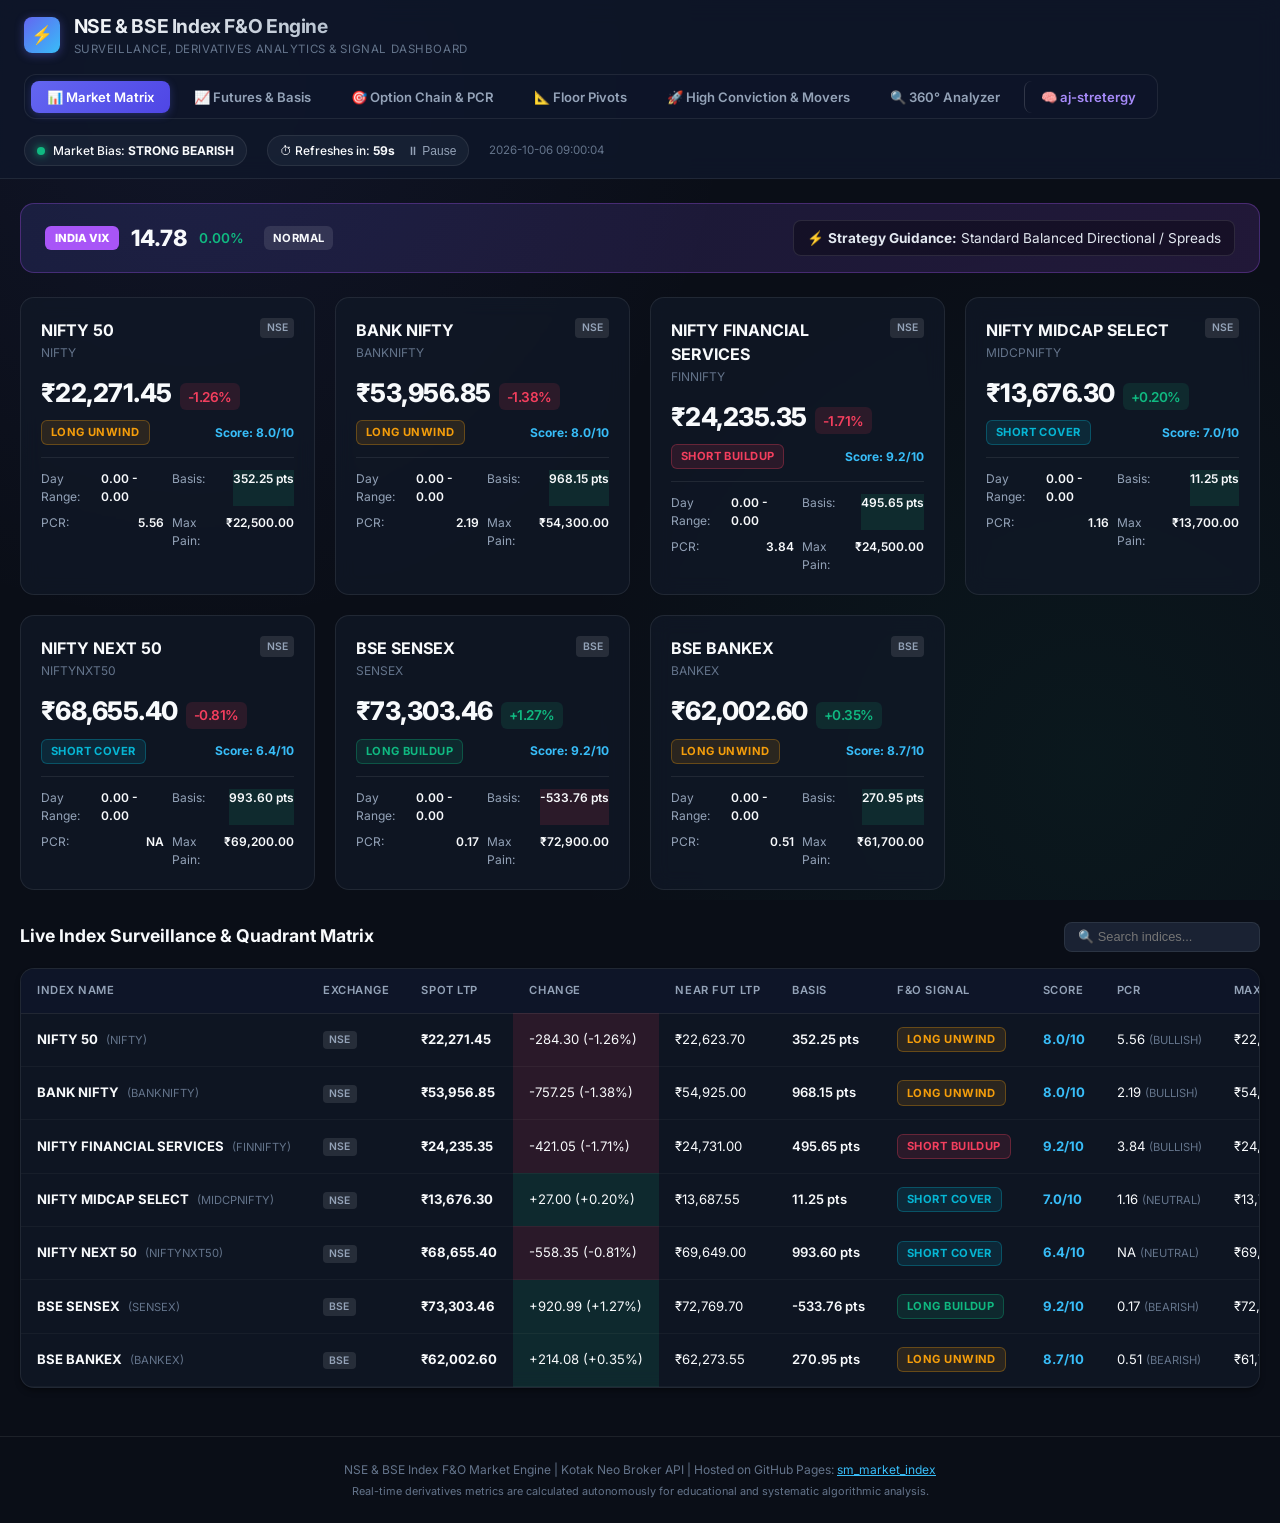
==== commit 1e9daa8e: "Update index.html [NSE & BSE Index Dashboard]" ====
--- a/index.html
+++ b/index.html
@@ -36,14 +36,14 @@
         <div class="header-status-bar">
             <div class="status-pill">
                 <span class="pulse-dot"></span>
-                <span>Market Bias: <b>STRONG BULLISH</b></span>
+                <span>Market Bias: <b>STRONG BEARISH</b></span>
             </div>
             <div class="status-pill">
                 <span>⏱ Refreshes in: <b id="countdownTimer">60s</b></span>
                 <button id="pauseRefreshBtn" style="background:transparent; border:none; color:var(--text-muted); cursor:pointer; font-size:0.75rem; margin-left:4px;">⏸ Pause</button>
             </div>
             <div style="font-size:0.72rem; color:var(--text-dim);">
-                2026-10-05 15:29:37
+                2026-10-06 09:00:04
             </div>
         </div>
     </header>
@@ -57,9 +57,9 @@
     <div class="vix-banner">
         <div class="vix-header">
             <span class="vix-badge">INDIA VIX</span>
-            <span class="vix-val">14.71</span>
-            <span style="font-size:0.85rem; font-weight:600; color:#f43f5e;">
-                +1.73%
+            <span class="vix-val">14.78</span>
+            <span style="font-size:0.85rem; font-weight:600; color:#10b981;">
+                0.00%
             </span>
             <span class="badge" style="background:rgba(255,255,255,0.1); margin-left:0.5rem;">NORMAL</span>
         </div>
@@ -80,18 +80,18 @@
                 <span class="card-exchange">NSE</span>
             </div>
             <div class="card-price">
-                ₹22,535.45
-                <span class="card-change badge-up">+0.51%</span>
+                ₹22,271.45
+                <span class="card-change badge-down">-1.26%</span>
             </div>
             <div style="display:flex; justify-content:space-between; align-items:center; margin-bottom:0.75rem;">
-                <span class="badge badge-long">LONG BUILDUP</span>
-                <span style="font-size:0.75rem; font-weight:700; color:var(--accent-blue);">Score: 10.0/10</span>
+                <span class="badge badge-unwind">LONG UNWIND</span>
+                <span style="font-size:0.75rem; font-weight:700; color:var(--accent-blue);">Score: 8.0/10</span>
             </div>
             <div class="card-metrics">
-                <div class="metric-row"><span>Day Range:</span><span class="metric-val">22,397.10 - 22,621.80</span></div>
-                <div class="metric-row"><span>Basis:</span><span class="metric-val badge-up">91.05 pts</span></div>
-                <div class="metric-row"><span>PCR:</span><span class="metric-val">0.90</span></div>
-                <div class="metric-row"><span>Max Pain:</span><span class="metric-val">₹22,550.00</span></div>
+                <div class="metric-row"><span>Day Range:</span><span class="metric-val">0.00 - 0.00</span></div>
+                <div class="metric-row"><span>Basis:</span><span class="metric-val badge-up">352.25 pts</span></div>
+                <div class="metric-row"><span>PCR:</span><span class="metric-val">5.56</span></div>
+                <div class="metric-row"><span>Max Pain:</span><span class="metric-val">₹22,500.00</span></div>
             </div>
         </div>
         
@@ -104,18 +104,18 @@
                 <span class="card-exchange">NSE</span>
             </div>
             <div class="card-price">
-                ₹54,713.60
-                <span class="card-change badge-up">+0.48%</span>
+                ₹53,956.85
+                <span class="card-change badge-down">-1.38%</span>
             </div>
             <div style="display:flex; justify-content:space-between; align-items:center; margin-bottom:0.75rem;">
-                <span class="badge badge-short">SHORT BUILDUP</span>
-                <span style="font-size:0.75rem; font-weight:700; color:var(--accent-blue);">Score: 8.5/10</span>
+                <span class="badge badge-unwind">LONG UNWIND</span>
+                <span style="font-size:0.75rem; font-weight:700; color:var(--accent-blue);">Score: 8.0/10</span>
             </div>
             <div class="card-metrics">
-                <div class="metric-row"><span>Day Range:</span><span class="metric-val">54,370.60 - 55,192.65</span></div>
-                <div class="metric-row"><span>Basis:</span><span class="metric-val badge-up">213.40 pts</span></div>
-                <div class="metric-row"><span>PCR:</span><span class="metric-val">1.18</span></div>
-                <div class="metric-row"><span>Max Pain:</span><span class="metric-val">₹55,000.00</span></div>
+                <div class="metric-row"><span>Day Range:</span><span class="metric-val">0.00 - 0.00</span></div>
+                <div class="metric-row"><span>Basis:</span><span class="metric-val badge-up">968.15 pts</span></div>
+                <div class="metric-row"><span>PCR:</span><span class="metric-val">2.19</span></div>
+                <div class="metric-row"><span>Max Pain:</span><span class="metric-val">₹54,300.00</span></div>
             </div>
         </div>
         
@@ -128,18 +128,18 @@
                 <span class="card-exchange">NSE</span>
             </div>
             <div class="card-price">
-                ₹24,650.45
-                <span class="card-change badge-up">+0.38%</span>
+                ₹24,235.35
+                <span class="card-change badge-down">-1.71%</span>
             </div>
             <div style="display:flex; justify-content:space-between; align-items:center; margin-bottom:0.75rem;">
-                <span class="badge badge-long">LONG BUILDUP</span>
-                <span style="font-size:0.75rem; font-weight:700; color:var(--accent-blue);">Score: 10.0/10</span>
+                <span class="badge badge-short">SHORT BUILDUP</span>
+                <span style="font-size:0.75rem; font-weight:700; color:var(--accent-blue);">Score: 9.2/10</span>
             </div>
             <div class="card-metrics">
-                <div class="metric-row"><span>Day Range:</span><span class="metric-val">24,517.85 - 24,881.40</span></div>
-                <div class="metric-row"><span>Basis:</span><span class="metric-val badge-up">80.55 pts</span></div>
-                <div class="metric-row"><span>PCR:</span><span class="metric-val">2.48</span></div>
-                <div class="metric-row"><span>Max Pain:</span><span class="metric-val">₹24,700.00</span></div>
+                <div class="metric-row"><span>Day Range:</span><span class="metric-val">0.00 - 0.00</span></div>
+                <div class="metric-row"><span>Basis:</span><span class="metric-val badge-up">495.65 pts</span></div>
+                <div class="metric-row"><span>PCR:</span><span class="metric-val">3.84</span></div>
+                <div class="metric-row"><span>Max Pain:</span><span class="metric-val">₹24,500.00</span></div>
             </div>
         </div>
         
@@ -152,18 +152,18 @@
                 <span class="card-exchange">NSE</span>
             </div>
             <div class="card-price">
-                ₹13,628.60
-                <span class="card-change badge-up">+0.49%</span>
+                ₹13,676.30
+                <span class="card-change badge-up">+0.20%</span>
             </div>
             <div style="display:flex; justify-content:space-between; align-items:center; margin-bottom:0.75rem;">
                 <span class="badge badge-cover">SHORT COVER</span>
-                <span style="font-size:0.75rem; font-weight:700; color:var(--accent-blue);">Score: 8.7/10</span>
+                <span style="font-size:0.75rem; font-weight:700; color:var(--accent-blue);">Score: 7.0/10</span>
             </div>
             <div class="card-metrics">
-                <div class="metric-row"><span>Day Range:</span><span class="metric-val">13,601.70 - 13,713.50</span></div>
-                <div class="metric-row"><span>Basis:</span><span class="metric-val badge-up">50.00 pts</span></div>
-                <div class="metric-row"><span>PCR:</span><span class="metric-val">1.66</span></div>
-                <div class="metric-row"><span>Max Pain:</span><span class="metric-val">₹13,600.00</span></div>
+                <div class="metric-row"><span>Day Range:</span><span class="metric-val">0.00 - 0.00</span></div>
+                <div class="metric-row"><span>Basis:</span><span class="metric-val badge-up">11.25 pts</span></div>
+                <div class="metric-row"><span>PCR:</span><span class="metric-val">1.16</span></div>
+                <div class="metric-row"><span>Max Pain:</span><span class="metric-val">₹13,700.00</span></div>
             </div>
         </div>
         
@@ -176,18 +176,18 @@
                 <span class="card-exchange">NSE</span>
             </div>
             <div class="card-price">
-                ₹69,129.70
-                <span class="card-change badge-up">+0.22%</span>
+                ₹68,655.40
+                <span class="card-change badge-down">-0.81%</span>
             </div>
             <div style="display:flex; justify-content:space-between; align-items:center; margin-bottom:0.75rem;">
-                <span class="badge badge-unwind">LONG UNWIND</span>
+                <span class="badge badge-cover">SHORT COVER</span>
                 <span style="font-size:0.75rem; font-weight:700; color:var(--accent-blue);">Score: 6.4/10</span>
             </div>
             <div class="card-metrics">
-                <div class="metric-row"><span>Day Range:</span><span class="metric-val">68,733.05 - 69,594.55</span></div>
-                <div class="metric-row"><span>Basis:</span><span class="metric-val badge-up">439.30 pts</span></div>
+                <div class="metric-row"><span>Day Range:</span><span class="metric-val">0.00 - 0.00</span></div>
+                <div class="metric-row"><span>Basis:</span><span class="metric-val badge-up">993.60 pts</span></div>
                 <div class="metric-row"><span>PCR:</span><span class="metric-val">NA</span></div>
-                <div class="metric-row"><span>Max Pain:</span><span class="metric-val">₹69,000.00</span></div>
+                <div class="metric-row"><span>Max Pain:</span><span class="metric-val">₹69,200.00</span></div>
             </div>
         </div>
         
@@ -200,18 +200,18 @@
                 <span class="card-exchange">BSE</span>
             </div>
             <div class="card-price">
-                ₹72,312.23
-                <span class="card-change badge-up">+0.56%</span>
+                ₹73,303.46
+                <span class="card-change badge-up">+1.27%</span>
             </div>
             <div style="display:flex; justify-content:space-between; align-items:center; margin-bottom:0.75rem;">
                 <span class="badge badge-long">LONG BUILDUP</span>
-                <span style="font-size:0.75rem; font-weight:700; color:var(--accent-blue);">Score: 10.0/10</span>
+                <span style="font-size:0.75rem; font-weight:700; color:var(--accent-blue);">Score: 9.2/10</span>
             </div>
             <div class="card-metrics">
-                <div class="metric-row"><span>Day Range:</span><span class="metric-val">71,840.18 - 72,631.93</span></div>
-                <div class="metric-row"><span>Basis:</span><span class="metric-val badge-up">450.97 pts</span></div>
-                <div class="metric-row"><span>PCR:</span><span class="metric-val">1.07</span></div>
-                <div class="metric-row"><span>Max Pain:</span><span class="metric-val">₹72,300.00</span></div>
+                <div class="metric-row"><span>Day Range:</span><span class="metric-val">0.00 - 0.00</span></div>
+                <div class="metric-row"><span>Basis:</span><span class="metric-val badge-down">-533.76 pts</span></div>
+                <div class="metric-row"><span>PCR:</span><span class="metric-val">0.17</span></div>
+                <div class="metric-row"><span>Max Pain:</span><span class="metric-val">₹72,900.00</span></div>
             </div>
         </div>
         
@@ -224,18 +224,18 @@
                 <span class="card-exchange">BSE</span>
             </div>
             <div class="card-price">
-                ₹61,783.58
-                <span class="card-change badge-up">+0.70%</span>
+                ₹62,002.60
+                <span class="card-change badge-up">+0.35%</span>
             </div>
             <div style="display:flex; justify-content:space-between; align-items:center; margin-bottom:0.75rem;">
-                <span class="badge badge-long">LONG BUILDUP</span>
-                <span style="font-size:0.75rem; font-weight:700; color:var(--accent-blue);">Score: 10.0/10</span>
+                <span class="badge badge-unwind">LONG UNWIND</span>
+                <span style="font-size:0.75rem; font-weight:700; color:var(--accent-blue);">Score: 8.7/10</span>
             </div>
             <div class="card-metrics">
-                <div class="metric-row"><span>Day Range:</span><span class="metric-val">61,367.50 - 62,298.99</span></div>
-                <div class="metric-row"><span>Basis:</span><span class="metric-val badge-up">490.07 pts</span></div>
-                <div class="metric-row"><span>PCR:</span><span class="metric-val">0.30</span></div>
-                <div class="metric-row"><span>Max Pain:</span><span class="metric-val">₹61,500.00</span></div>
+                <div class="metric-row"><span>Day Range:</span><span class="metric-val">0.00 - 0.00</span></div>
+                <div class="metric-row"><span>Basis:</span><span class="metric-val badge-up">270.95 pts</span></div>
+                <div class="metric-row"><span>PCR:</span><span class="metric-val">0.51</span></div>
+                <div class="metric-row"><span>Max Pain:</span><span class="metric-val">₹61,700.00</span></div>
             </div>
         </div>
         
@@ -268,98 +268,98 @@
         <tr>
             <td><b>NIFTY 50</b> <span style="font-size:0.7rem; color:var(--text-dim); margin-left:4px;">(NIFTY)</span></td>
             <td><span class="card-exchange">NSE</span></td>
-            <td style="font-weight:700;">₹22,535.45</td>
-            <td class="badge-up">+113.50 (+0.51%)</td>
-            <td>₹22,626.50</td>
-            <td style="font-weight:600;">91.05 pts</td>
-            <td><span class="badge badge-long">LONG BUILDUP</span></td>
-            <td><b style="color:var(--accent-blue);">10.0/10</b></td>
-            <td>0.90 <span style="font-size:0.7rem; color:var(--text-dim);">(NEUTRAL)</span></td>
-            <td>₹22,550.00</td>
+            <td style="font-weight:700;">₹22,271.45</td>
+            <td class="badge-down">-284.30 (-1.26%)</td>
+            <td>₹22,623.70</td>
+            <td style="font-weight:600;">352.25 pts</td>
+            <td><span class="badge badge-unwind">LONG UNWIND</span></td>
+            <td><b style="color:var(--accent-blue);">8.0/10</b></td>
+            <td>5.56 <span style="font-size:0.7rem; color:var(--text-dim);">(BULLISH)</span></td>
+            <td>₹22,500.00</td>
             <td><span class="badge" style="background:rgba(148,163,184,0.12); color:#94a3b8;">RANGE BOUND</span></td>
         </tr>
         
         <tr>
             <td><b>BANK NIFTY</b> <span style="font-size:0.7rem; color:var(--text-dim); margin-left:4px;">(BANKNIFTY)</span></td>
             <td><span class="card-exchange">NSE</span></td>
-            <td style="font-weight:700;">₹54,713.60</td>
-            <td class="badge-up">+262.85 (+0.48%)</td>
-            <td>₹54,927.00</td>
-            <td style="font-weight:600;">213.40 pts</td>
-            <td><span class="badge badge-short">SHORT BUILDUP</span></td>
-            <td><b style="color:var(--accent-blue);">8.5/10</b></td>
-            <td>1.18 <span style="font-size:0.7rem; color:var(--text-dim);">(NEUTRAL)</span></td>
-            <td>₹55,000.00</td>
+            <td style="font-weight:700;">₹53,956.85</td>
+            <td class="badge-down">-757.25 (-1.38%)</td>
+            <td>₹54,925.00</td>
+            <td style="font-weight:600;">968.15 pts</td>
+            <td><span class="badge badge-unwind">LONG UNWIND</span></td>
+            <td><b style="color:var(--accent-blue);">8.0/10</b></td>
+            <td>2.19 <span style="font-size:0.7rem; color:var(--text-dim);">(BULLISH)</span></td>
+            <td>₹54,300.00</td>
             <td><span class="badge" style="background:rgba(148,163,184,0.12); color:#94a3b8;">RANGE BOUND</span></td>
         </tr>
         
         <tr>
             <td><b>NIFTY FINANCIAL SERVICES</b> <span style="font-size:0.7rem; color:var(--text-dim); margin-left:4px;">(FINNIFTY)</span></td>
             <td><span class="card-exchange">NSE</span></td>
-            <td style="font-weight:700;">₹24,650.45</td>
-            <td class="badge-up">+94.35 (+0.38%)</td>
+            <td style="font-weight:700;">₹24,235.35</td>
+            <td class="badge-down">-421.05 (-1.71%)</td>
             <td>₹24,731.00</td>
-            <td style="font-weight:600;">80.55 pts</td>
-            <td><span class="badge badge-long">LONG BUILDUP</span></td>
-            <td><b style="color:var(--accent-blue);">10.0/10</b></td>
-            <td>2.48 <span style="font-size:0.7rem; color:var(--text-dim);">(BULLISH)</span></td>
-            <td>₹24,700.00</td>
+            <td style="font-weight:600;">495.65 pts</td>
+            <td><span class="badge badge-short">SHORT BUILDUP</span></td>
+            <td><b style="color:var(--accent-blue);">9.2/10</b></td>
+            <td>3.84 <span style="font-size:0.7rem; color:var(--text-dim);">(BULLISH)</span></td>
+            <td>₹24,500.00</td>
             <td><span class="badge" style="background:rgba(148,163,184,0.12); color:#94a3b8;">RANGE BOUND</span></td>
         </tr>
         
         <tr>
             <td><b>NIFTY MIDCAP SELECT</b> <span style="font-size:0.7rem; color:var(--text-dim); margin-left:4px;">(MIDCPNIFTY)</span></td>
             <td><span class="card-exchange">NSE</span></td>
-            <td style="font-weight:700;">₹13,628.60</td>
-            <td class="badge-up">+65.85 (+0.49%)</td>
-            <td>₹13,678.60</td>
-            <td style="font-weight:600;">50.00 pts</td>
+            <td style="font-weight:700;">₹13,676.30</td>
+            <td class="badge-up">+27.00 (+0.20%)</td>
+            <td>₹13,687.55</td>
+            <td style="font-weight:600;">11.25 pts</td>
             <td><span class="badge badge-cover">SHORT COVER</span></td>
-            <td><b style="color:var(--accent-blue);">8.7/10</b></td>
-            <td>1.66 <span style="font-size:0.7rem; color:var(--text-dim);">(BULLISH)</span></td>
-            <td>₹13,600.00</td>
+            <td><b style="color:var(--accent-blue);">7.0/10</b></td>
+            <td>1.16 <span style="font-size:0.7rem; color:var(--text-dim);">(NEUTRAL)</span></td>
+            <td>₹13,700.00</td>
             <td><span class="badge" style="background:rgba(148,163,184,0.12); color:#94a3b8;">RANGE BOUND</span></td>
         </tr>
         
         <tr>
             <td><b>NIFTY NEXT 50</b> <span style="font-size:0.7rem; color:var(--text-dim); margin-left:4px;">(NIFTYNXT50)</span></td>
             <td><span class="card-exchange">NSE</span></td>
-            <td style="font-weight:700;">₹69,129.70</td>
-            <td class="badge-up">+148.35 (+0.22%)</td>
-            <td>₹69,569.00</td>
-            <td style="font-weight:600;">439.30 pts</td>
-            <td><span class="badge badge-unwind">LONG UNWIND</span></td>
+            <td style="font-weight:700;">₹68,655.40</td>
+            <td class="badge-down">-558.35 (-0.81%)</td>
+            <td>₹69,649.00</td>
+            <td style="font-weight:600;">993.60 pts</td>
+            <td><span class="badge badge-cover">SHORT COVER</span></td>
             <td><b style="color:var(--accent-blue);">6.4/10</b></td>
             <td>NA <span style="font-size:0.7rem; color:var(--text-dim);">(NEUTRAL)</span></td>
-            <td>₹69,000.00</td>
+            <td>₹69,200.00</td>
             <td><span class="badge" style="background:rgba(148,163,184,0.12); color:#94a3b8;">RANGE BOUND</span></td>
         </tr>
         
         <tr>
             <td><b>BSE SENSEX</b> <span style="font-size:0.7rem; color:var(--text-dim); margin-left:4px;">(SENSEX)</span></td>
             <td><span class="card-exchange">BSE</span></td>
-            <td style="font-weight:700;">₹72,312.23</td>
-            <td class="badge-up">+402.53 (+0.56%)</td>
-            <td>₹72,763.20</td>
-            <td style="font-weight:600;">450.97 pts</td>
+            <td style="font-weight:700;">₹73,303.46</td>
+            <td class="badge-up">+920.99 (+1.27%)</td>
+            <td>₹72,769.70</td>
+            <td style="font-weight:600;">-533.76 pts</td>
             <td><span class="badge badge-long">LONG BUILDUP</span></td>
-            <td><b style="color:var(--accent-blue);">10.0/10</b></td>
-            <td>1.07 <span style="font-size:0.7rem; color:var(--text-dim);">(NEUTRAL)</span></td>
-            <td>₹72,300.00</td>
+            <td><b style="color:var(--accent-blue);">9.2/10</b></td>
+            <td>0.17 <span style="font-size:0.7rem; color:var(--text-dim);">(BEARISH)</span></td>
+            <td>₹72,900.00</td>
             <td><span class="badge" style="background:rgba(148,163,184,0.12); color:#94a3b8;">RANGE BOUND</span></td>
         </tr>
         
         <tr>
             <td><b>BSE BANKEX</b> <span style="font-size:0.7rem; color:var(--text-dim); margin-left:4px;">(BANKEX)</span></td>
             <td><span class="card-exchange">BSE</span></td>
-            <td style="font-weight:700;">₹61,783.58</td>
-            <td class="badge-up">+427.45 (+0.70%)</td>
-            <td>₹62,273.65</td>
-            <td style="font-weight:600;">490.07 pts</td>
-            <td><span class="badge badge-long">LONG BUILDUP</span></td>
-            <td><b style="color:var(--accent-blue);">10.0/10</b></td>
-            <td>0.30 <span style="font-size:0.7rem; color:var(--text-dim);">(BEARISH)</span></td>
-            <td>₹61,500.00</td>
+            <td style="font-weight:700;">₹62,002.60</td>
+            <td class="badge-up">+214.08 (+0.35%)</td>
+            <td>₹62,273.55</td>
+            <td style="font-weight:600;">270.95 pts</td>
+            <td><span class="badge badge-unwind">LONG UNWIND</span></td>
+            <td><b style="color:var(--accent-blue);">8.7/10</b></td>
+            <td>0.51 <span style="font-size:0.7rem; color:var(--text-dim);">(BEARISH)</span></td>
+            <td>₹61,700.00</td>
             <td><span class="badge" style="background:rgba(148,163,184,0.12); color:#94a3b8;">RANGE BOUND</span></td>
         </tr>
         
@@ -398,104 +398,104 @@
                 
         <tr>
             <td><b>NIFTY 50</b> (NIFTY)</td>
-            <td>₹22,535.45</td>
-            <td style="font-weight:700; color:var(--accent-blue);">₹22,626.50</td>
-            <td>0.43%</td>
-            <td>19,146,920</td>
-            <td>₹22,635.23</td>
-            <td style="font-weight:700;">91.05 pts</td>
+            <td>₹22,271.45</td>
+            <td style="font-weight:700; color:var(--accent-blue);">₹22,623.70</td>
+            <td>0.01%</td>
+            <td>0</td>
+            <td>₹0.00</td>
+            <td style="font-weight:700;">352.25 pts</td>
             <td><span class="badge badge-long">PREMIUM</span></td>
-            <td>₹22,720.70</td>
-            <td>2,307,110</td>
-            <td>₹22,852.30</td>
-            <td>231,010</td>
+            <td>₹22,722.80</td>
+            <td>2,307,370</td>
+            <td>₹22,845.80</td>
+            <td>231,270</td>
         </tr>
         
         <tr>
             <td><b>BANK NIFTY</b> (BANKNIFTY)</td>
-            <td>₹54,713.60</td>
-            <td style="font-weight:700; color:var(--accent-blue);">₹54,927.00</td>
-            <td>0.24%</td>
-            <td>2,325,270</td>
-            <td>₹55,136.32</td>
-            <td style="font-weight:700;">213.40 pts</td>
+            <td>₹53,956.85</td>
+            <td style="font-weight:700; color:var(--accent-blue);">₹54,925.00</td>
+            <td>0.00%</td>
+            <td>0</td>
+            <td>₹0.00</td>
+            <td style="font-weight:700;">968.15 pts</td>
             <td><span class="badge badge-long">PREMIUM</span></td>
-            <td>₹55,245.60</td>
-            <td>162,780</td>
-            <td>₹55,563.60</td>
-            <td>19,980</td>
+            <td>₹55,228.00</td>
+            <td>162,960</td>
+            <td>₹55,558.20</td>
+            <td>20,010</td>
         </tr>
         
         <tr>
             <td><b>NIFTY FINANCIAL SERVICES</b> (FINNIFTY)</td>
-            <td>₹24,650.45</td>
+            <td>₹24,235.35</td>
             <td style="font-weight:700; color:var(--accent-blue);">₹24,731.00</td>
-            <td>0.12%</td>
-            <td>28,260</td>
-            <td>₹24,852.30</td>
-            <td style="font-weight:700;">80.55 pts</td>
+            <td>-0.04%</td>
+            <td>0</td>
+            <td>₹0.00</td>
+            <td style="font-weight:700;">495.65 pts</td>
             <td><span class="badge badge-long">PREMIUM</span></td>
             <td>₹24,880.30</td>
-            <td>0</td>
+            <td>240</td>
             <td>₹25,015.00</td>
             <td>0</td>
         </tr>
         
         <tr>
             <td><b>NIFTY MIDCAP SELECT</b> (MIDCPNIFTY)</td>
-            <td>₹13,628.60</td>
-            <td style="font-weight:700; color:var(--accent-blue);">₹13,678.60</td>
-            <td>0.46%</td>
-            <td>2,032,440</td>
-            <td>₹13,717.23</td>
-            <td style="font-weight:700;">50.00 pts</td>
+            <td>₹13,676.30</td>
+            <td style="font-weight:700; color:var(--accent-blue);">₹13,687.55</td>
+            <td>0.14%</td>
+            <td>0</td>
+            <td>₹0.00</td>
+            <td style="font-weight:700;">11.25 pts</td>
             <td><span class="badge badge-long">PREMIUM</span></td>
-            <td>₹13,706.80</td>
-            <td>78,240</td>
-            <td>₹13,777.00</td>
-            <td>720</td>
+            <td>₹13,722.70</td>
+            <td>78,360</td>
+            <td>₹13,751.00</td>
+            <td>960</td>
         </tr>
         
         <tr>
             <td><b>NIFTY NEXT 50</b> (NIFTYNXT50)</td>
-            <td>₹69,129.70</td>
-            <td style="font-weight:700; color:var(--accent-blue);">₹69,569.00</td>
-            <td>0.52%</td>
-            <td>16,750</td>
-            <td>₹69,511.43</td>
-            <td style="font-weight:700;">439.30 pts</td>
+            <td>₹68,655.40</td>
+            <td style="font-weight:700; color:var(--accent-blue);">₹69,649.00</td>
+            <td>0.15%</td>
+            <td>0</td>
+            <td>₹0.00</td>
+            <td style="font-weight:700;">993.60 pts</td>
             <td><span class="badge badge-long">PREMIUM</span></td>
-            <td>₹69,650.00</td>
-            <td>325</td>
+            <td>₹69,744.40</td>
+            <td>275</td>
             <td>₹70,493.00</td>
+            <td>25</td>
+        </tr>
+        
+        <tr>
+            <td><b>BSE SENSEX</b> (SENSEX)</td>
+            <td>₹73,303.46</td>
+            <td style="font-weight:700; color:var(--accent-blue);">₹72,769.70</td>
+            <td>0.00%</td>
+            <td>93,440</td>
+            <td>₹0.00</td>
+            <td style="font-weight:700;">-533.76 pts</td>
+            <td><span class="badge badge-short">DISCOUNT</span></td>
+            <td>₹73,284.80</td>
             <td>0</td>
-        </tr>
-        
-        <tr>
-            <td><b>BSE SENSEX</b> (SENSEX)</td>
-            <td>₹72,312.23</td>
-            <td style="font-weight:700; color:var(--accent-blue);">₹72,763.20</td>
-            <td>0.36%</td>
-            <td>93,200</td>
-            <td>₹72,792.37</td>
-            <td style="font-weight:700;">450.97 pts</td>
+            <td>₹73,810.60</td>
+            <td>0</td>
+        </tr>
+        
+        <tr>
+            <td><b>BSE BANKEX</b> (BANKEX)</td>
+            <td>₹62,002.60</td>
+            <td style="font-weight:700; color:var(--accent-blue);">₹62,273.55</td>
+            <td>0.00%</td>
+            <td>0</td>
+            <td>₹0.00</td>
+            <td style="font-weight:700;">270.95 pts</td>
             <td><span class="badge badge-long">PREMIUM</span></td>
-            <td>₹73,303.50</td>
-            <td>10,480</td>
-            <td>₹73,820.00</td>
-            <td>540</td>
-        </tr>
-        
-        <tr>
-            <td><b>BSE BANKEX</b> (BANKEX)</td>
-            <td>₹61,783.58</td>
-            <td style="font-weight:700; color:var(--accent-blue);">₹62,273.65</td>
-            <td>0.57%</td>
-            <td>570</td>
-            <td>₹62,195.52</td>
-            <td style="font-weight:700;">490.07 pts</td>
-            <td><span class="badge badge-long">PREMIUM</span></td>
-            <td>₹61,876.05</td>
+            <td>₹62,274.60</td>
             <td>0</td>
             <td>₹0.00</td>
             <td>0</td>
@@ -515,116 +515,116 @@
         <div class="card">
             <div class="card-top">
                 <div class="card-title">NIFTY 50 Options Analysis</div>
-                <span class="badge badge-flat">NEUTRAL (PCR 0.9)</span>
+                <span class="badge badge-long">BULLISH (PCR 5.56)</span>
             </div>
             <div style="display:grid; grid-template-columns:repeat(2, 1fr); gap:0.75rem; margin-top:0.75rem; font-size:0.8rem;">
                 <div style="background:rgba(255,255,255,0.03); padding:0.6rem; border-radius:8px;">
                     <div style="color:var(--text-muted); font-size:0.7rem;">ATM Strike</div>
-                    <div style="font-size:1.1rem; font-weight:700;">₹22,550.00</div>
+                    <div style="font-size:1.1rem; font-weight:700;">₹22,250.00</div>
                 </div>
                 <div style="background:rgba(255,255,255,0.03); padding:0.6rem; border-radius:8px;">
                     <div style="color:var(--text-muted); font-size:0.7rem;">Max Pain</div>
-                    <div style="font-size:1.1rem; font-weight:700; color:var(--accent-purple);">₹22,550.00</div>
+                    <div style="font-size:1.1rem; font-weight:700; color:var(--accent-purple);">₹22,500.00</div>
                 </div>
                 <div style="background:rgba(255,255,255,0.03); padding:0.6rem; border-radius:8px;">
                     <div style="color:var(--text-muted); font-size:0.7rem;">ATM Straddle Premium</div>
-                    <div style="font-size:1rem; font-weight:700; color:var(--accent-blue);">₹159.90</div>
+                    <div style="font-size:1rem; font-weight:700; color:var(--accent-blue);">₹326.20</div>
                 </div>
                 <div style="background:rgba(255,255,255,0.03); padding:0.6rem; border-radius:8px;">
                     <div style="color:var(--text-muted); font-size:0.7rem;">Implied Move (1-SD)</div>
-                    <div style="font-size:1rem; font-weight:700;">±0.71%</div>
+                    <div style="font-size:1rem; font-weight:700;">±1.46%</div>
                 </div>
             </div>
             <div style="margin-top:0.75rem; font-size:0.72rem; color:var(--text-dim); display:flex; justify-content:space-between;">
-                <span>Total Call OI: <b>81,481,530</b></span>
-                <span>Total Put OI: <b>73,410,415</b></span>
+                <span>Total Call OI: <b>15,224,885</b></span>
+                <span>Total Put OI: <b>84,689,150</b></span>
             </div>
         </div>
         
         <div class="card">
             <div class="card-top">
                 <div class="card-title">BANK NIFTY Options Analysis</div>
-                <span class="badge badge-flat">NEUTRAL (PCR 1.18)</span>
+                <span class="badge badge-long">BULLISH (PCR 2.19)</span>
             </div>
             <div style="display:grid; grid-template-columns:repeat(2, 1fr); gap:0.75rem; margin-top:0.75rem; font-size:0.8rem;">
                 <div style="background:rgba(255,255,255,0.03); padding:0.6rem; border-radius:8px;">
                     <div style="color:var(--text-muted); font-size:0.7rem;">ATM Strike</div>
-                    <div style="font-size:1.1rem; font-weight:700;">₹54,700.00</div>
+                    <div style="font-size:1.1rem; font-weight:700;">₹54,000.00</div>
                 </div>
                 <div style="background:rgba(255,255,255,0.03); padding:0.6rem; border-radius:8px;">
                     <div style="color:var(--text-muted); font-size:0.7rem;">Max Pain</div>
-                    <div style="font-size:1.1rem; font-weight:700; color:var(--accent-purple);">₹55,000.00</div>
+                    <div style="font-size:1.1rem; font-weight:700; color:var(--accent-purple);">₹54,300.00</div>
                 </div>
                 <div style="background:rgba(255,255,255,0.03); padding:0.6rem; border-radius:8px;">
                     <div style="color:var(--text-muted); font-size:0.7rem;">ATM Straddle Premium</div>
-                    <div style="font-size:1rem; font-weight:700; color:var(--accent-blue);">₹1,736.10</div>
+                    <div style="font-size:1rem; font-weight:700; color:var(--accent-blue);">₹1,922.60</div>
                 </div>
                 <div style="background:rgba(255,255,255,0.03); padding:0.6rem; border-radius:8px;">
                     <div style="color:var(--text-muted); font-size:0.7rem;">Implied Move (1-SD)</div>
-                    <div style="font-size:1rem; font-weight:700;">±3.17%</div>
+                    <div style="font-size:1rem; font-weight:700;">±3.56%</div>
                 </div>
             </div>
             <div style="margin-top:0.75rem; font-size:0.72rem; color:var(--text-dim); display:flex; justify-content:space-between;">
-                <span>Total Call OI: <b>1,838,400</b></span>
-                <span>Total Put OI: <b>2,165,880</b></span>
+                <span>Total Call OI: <b>860,460</b></span>
+                <span>Total Put OI: <b>1,881,000</b></span>
             </div>
         </div>
         
         <div class="card">
             <div class="card-top">
                 <div class="card-title">NIFTY FINANCIAL SERVICES Options Analysis</div>
-                <span class="badge badge-long">BULLISH (PCR 2.48)</span>
+                <span class="badge badge-long">BULLISH (PCR 3.84)</span>
             </div>
             <div style="display:grid; grid-template-columns:repeat(2, 1fr); gap:0.75rem; margin-top:0.75rem; font-size:0.8rem;">
                 <div style="background:rgba(255,255,255,0.03); padding:0.6rem; border-radius:8px;">
                     <div style="color:var(--text-muted); font-size:0.7rem;">ATM Strike</div>
-                    <div style="font-size:1.1rem; font-weight:700;">₹24,650.00</div>
+                    <div style="font-size:1.1rem; font-weight:700;">₹24,250.00</div>
                 </div>
                 <div style="background:rgba(255,255,255,0.03); padding:0.6rem; border-radius:8px;">
                     <div style="color:var(--text-muted); font-size:0.7rem;">Max Pain</div>
-                    <div style="font-size:1.1rem; font-weight:700; color:var(--accent-purple);">₹24,700.00</div>
+                    <div style="font-size:1.1rem; font-weight:700; color:var(--accent-purple);">₹24,500.00</div>
                 </div>
                 <div style="background:rgba(255,255,255,0.03); padding:0.6rem; border-radius:8px;">
                     <div style="color:var(--text-muted); font-size:0.7rem;">ATM Straddle Premium</div>
-                    <div style="font-size:1rem; font-weight:700; color:var(--accent-blue);">₹847.05</div>
+                    <div style="font-size:1rem; font-weight:700; color:var(--accent-blue);">₹969.50</div>
                 </div>
                 <div style="background:rgba(255,255,255,0.03); padding:0.6rem; border-radius:8px;">
                     <div style="color:var(--text-muted); font-size:0.7rem;">Implied Move (1-SD)</div>
-                    <div style="font-size:1rem; font-weight:700;">±3.44%</div>
+                    <div style="font-size:1rem; font-weight:700;">±4.00%</div>
                 </div>
             </div>
             <div style="margin-top:0.75rem; font-size:0.72rem; color:var(--text-dim); display:flex; justify-content:space-between;">
-                <span>Total Call OI: <b>53,100</b></span>
-                <span>Total Put OI: <b>131,760</b></span>
+                <span>Total Call OI: <b>18,900</b></span>
+                <span>Total Put OI: <b>72,600</b></span>
             </div>
         </div>
         
         <div class="card">
             <div class="card-top">
                 <div class="card-title">NIFTY MIDCAP SELECT Options Analysis</div>
-                <span class="badge badge-long">BULLISH (PCR 1.66)</span>
+                <span class="badge badge-flat">NEUTRAL (PCR 1.16)</span>
             </div>
             <div style="display:grid; grid-template-columns:repeat(2, 1fr); gap:0.75rem; margin-top:0.75rem; font-size:0.8rem;">
                 <div style="background:rgba(255,255,255,0.03); padding:0.6rem; border-radius:8px;">
                     <div style="color:var(--text-muted); font-size:0.7rem;">ATM Strike</div>
-                    <div style="font-size:1.1rem; font-weight:700;">₹13,625.00</div>
+                    <div style="font-size:1.1rem; font-weight:700;">₹13,675.00</div>
                 </div>
                 <div style="background:rgba(255,255,255,0.03); padding:0.6rem; border-radius:8px;">
                     <div style="color:var(--text-muted); font-size:0.7rem;">Max Pain</div>
-                    <div style="font-size:1.1rem; font-weight:700; color:var(--accent-purple);">₹13,600.00</div>
+                    <div style="font-size:1.1rem; font-weight:700; color:var(--accent-purple);">₹13,700.00</div>
                 </div>
                 <div style="background:rgba(255,255,255,0.03); padding:0.6rem; border-radius:8px;">
                     <div style="color:var(--text-muted); font-size:0.7rem;">ATM Straddle Premium</div>
-                    <div style="font-size:1rem; font-weight:700; color:var(--accent-blue);">₹484.00</div>
+                    <div style="font-size:1rem; font-weight:700; color:var(--accent-blue);">₹476.45</div>
                 </div>
                 <div style="background:rgba(255,255,255,0.03); padding:0.6rem; border-radius:8px;">
                     <div style="color:var(--text-muted); font-size:0.7rem;">Implied Move (1-SD)</div>
-                    <div style="font-size:1rem; font-weight:700;">±3.55%</div>
+                    <div style="font-size:1rem; font-weight:700;">±3.48%</div>
                 </div>
             </div>
             <div style="margin-top:0.75rem; font-size:0.72rem; color:var(--text-dim); display:flex; justify-content:space-between;">
-                <span>Total Call OI: <b>613,800</b></span>
-                <span>Total Put OI: <b>1,020,840</b></span>
+                <span>Total Call OI: <b>629,400</b></span>
+                <span>Total Put OI: <b>732,720</b></span>
             </div>
         </div>
         
@@ -636,82 +636,82 @@
             <div style="display:grid; grid-template-columns:repeat(2, 1fr); gap:0.75rem; margin-top:0.75rem; font-size:0.8rem;">
                 <div style="background:rgba(255,255,255,0.03); padding:0.6rem; border-radius:8px;">
                     <div style="color:var(--text-muted); font-size:0.7rem;">ATM Strike</div>
-                    <div style="font-size:1.1rem; font-weight:700;">₹69,100.00</div>
+                    <div style="font-size:1.1rem; font-weight:700;">₹68,700.00</div>
                 </div>
                 <div style="background:rgba(255,255,255,0.03); padding:0.6rem; border-radius:8px;">
                     <div style="color:var(--text-muted); font-size:0.7rem;">Max Pain</div>
-                    <div style="font-size:1.1rem; font-weight:700; color:var(--accent-purple);">₹69,000.00</div>
+                    <div style="font-size:1.1rem; font-weight:700; color:var(--accent-purple);">₹69,200.00</div>
                 </div>
                 <div style="background:rgba(255,255,255,0.03); padding:0.6rem; border-radius:8px;">
                     <div style="color:var(--text-muted); font-size:0.7rem;">ATM Straddle Premium</div>
-                    <div style="font-size:1rem; font-weight:700; color:var(--accent-blue);">₹NA</div>
+                    <div style="font-size:1rem; font-weight:700; color:var(--accent-blue);">₹7,117.70</div>
                 </div>
                 <div style="background:rgba(255,255,255,0.03); padding:0.6rem; border-radius:8px;">
                     <div style="color:var(--text-muted); font-size:0.7rem;">Implied Move (1-SD)</div>
-                    <div style="font-size:1rem; font-weight:700;">±NA%</div>
+                    <div style="font-size:1rem; font-weight:700;">±10.37%</div>
                 </div>
             </div>
             <div style="margin-top:0.75rem; font-size:0.72rem; color:var(--text-dim); display:flex; justify-content:space-between;">
                 <span>Total Call OI: <b>0</b></span>
-                <span>Total Put OI: <b>100</b></span>
+                <span>Total Put OI: <b>150</b></span>
             </div>
         </div>
         
         <div class="card">
             <div class="card-top">
                 <div class="card-title">BSE SENSEX Options Analysis</div>
-                <span class="badge badge-flat">NEUTRAL (PCR 1.07)</span>
+                <span class="badge badge-short">BEARISH (PCR 0.17)</span>
             </div>
             <div style="display:grid; grid-template-columns:repeat(2, 1fr); gap:0.75rem; margin-top:0.75rem; font-size:0.8rem;">
                 <div style="background:rgba(255,255,255,0.03); padding:0.6rem; border-radius:8px;">
                     <div style="color:var(--text-muted); font-size:0.7rem;">ATM Strike</div>
-                    <div style="font-size:1.1rem; font-weight:700;">₹72,300.00</div>
+                    <div style="font-size:1.1rem; font-weight:700;">₹73,300.00</div>
                 </div>
                 <div style="background:rgba(255,255,255,0.03); padding:0.6rem; border-radius:8px;">
                     <div style="color:var(--text-muted); font-size:0.7rem;">Max Pain</div>
-                    <div style="font-size:1.1rem; font-weight:700; color:var(--accent-purple);">₹72,300.00</div>
+                    <div style="font-size:1.1rem; font-weight:700; color:var(--accent-purple);">₹72,900.00</div>
                 </div>
                 <div style="background:rgba(255,255,255,0.03); padding:0.6rem; border-radius:8px;">
                     <div style="color:var(--text-muted); font-size:0.7rem;">ATM Straddle Premium</div>
-                    <div style="font-size:1rem; font-weight:700; color:var(--accent-blue);">₹898.45</div>
+                    <div style="font-size:1rem; font-weight:700; color:var(--accent-blue);">₹1,164.70</div>
                 </div>
                 <div style="background:rgba(255,255,255,0.03); padding:0.6rem; border-radius:8px;">
                     <div style="color:var(--text-muted); font-size:0.7rem;">Implied Move (1-SD)</div>
-                    <div style="font-size:1rem; font-weight:700;">±1.24%</div>
+                    <div style="font-size:1rem; font-weight:700;">±1.59%</div>
                 </div>
             </div>
             <div style="margin-top:0.75rem; font-size:0.72rem; color:var(--text-dim); display:flex; justify-content:space-between;">
-                <span>Total Call OI: <b>3,152,800</b></span>
-                <span>Total Put OI: <b>3,372,600</b></span>
+                <span>Total Call OI: <b>3,117,000</b></span>
+                <span>Total Put OI: <b>519,920</b></span>
             </div>
         </div>
         
         <div class="card">
             <div class="card-top">
                 <div class="card-title">BSE BANKEX Options Analysis</div>
-                <span class="badge badge-short">BEARISH (PCR 0.3)</span>
+                <span class="badge badge-short">BEARISH (PCR 0.51)</span>
             </div>
             <div style="display:grid; grid-template-columns:repeat(2, 1fr); gap:0.75rem; margin-top:0.75rem; font-size:0.8rem;">
                 <div style="background:rgba(255,255,255,0.03); padding:0.6rem; border-radius:8px;">
                     <div style="color:var(--text-muted); font-size:0.7rem;">ATM Strike</div>
-                    <div style="font-size:1.1rem; font-weight:700;">₹61,800.00</div>
+                    <div style="font-size:1.1rem; font-weight:700;">₹62,000.00</div>
                 </div>
                 <div style="background:rgba(255,255,255,0.03); padding:0.6rem; border-radius:8px;">
                     <div style="color:var(--text-muted); font-size:0.7rem;">Max Pain</div>
-                    <div style="font-size:1.1rem; font-weight:700; color:var(--accent-purple);">₹61,500.00</div>
+                    <div style="font-size:1.1rem; font-weight:700; color:var(--accent-purple);">₹61,700.00</div>
                 </div>
                 <div style="background:rgba(255,255,255,0.03); padding:0.6rem; border-radius:8px;">
                     <div style="color:var(--text-muted); font-size:0.7rem;">ATM Straddle Premium</div>
-                    <div style="font-size:1rem; font-weight:700; color:var(--accent-blue);">₹NA</div>
+                    <div style="font-size:1rem; font-weight:700; color:var(--accent-blue);">₹2,004.65</div>
                 </div>
                 <div style="background:rgba(255,255,255,0.03); padding:0.6rem; border-radius:8px;">
                     <div style="color:var(--text-muted); font-size:0.7rem;">Implied Move (1-SD)</div>
-                    <div style="font-size:1rem; font-weight:700;">±NA%</div>
+                    <div style="font-size:1rem; font-weight:700;">±3.23%</div>
                 </div>
             </div>
             <div style="margin-top:0.75rem; font-size:0.72rem; color:var(--text-dim); display:flex; justify-content:space-between;">
-                <span>Total Call OI: <b>5,430</b></span>
-                <span>Total Put OI: <b>1,620</b></span>
+                <span>Total Call OI: <b>5,850</b></span>
+                <span>Total Put OI: <b>2,970</b></span>
             </div>
         </div>
         
@@ -746,93 +746,93 @@
                 
         <tr>
             <td><b>NIFTY 50</b> (NIFTY)</td>
-            <td style="font-weight:700;">₹22,535.45</td>
+            <td style="font-weight:700;">₹22,271.45</td>
             <td><span class="badge" style="background:rgba(148,163,184,0.12); color:#94a3b8;">RANGE BOUND</span></td>
-            <td style="color:#f43f5e;">₹22,788.17</td>
-            <td style="color:#fb7185;">₹22,704.98</td>
-            <td style="color:#fda4af;">₹22,563.47</td>
-            <td style="font-weight:800; color:var(--accent-blue); background:rgba(99,102,241,0.08);">₹22,480.28</td>
-            <td style="color:#86efac;">₹22,338.77</td>
-            <td style="color:#4ade80;">₹22,255.58</td>
-            <td style="color:#10b981;">₹22,114.07</td>
+            <td style="color:#f43f5e;">₹NA</td>
+            <td style="color:#fb7185;">₹NA</td>
+            <td style="color:#fda4af;">₹NA</td>
+            <td style="font-weight:800; color:var(--accent-blue); background:rgba(99,102,241,0.08);">₹NA</td>
+            <td style="color:#86efac;">₹NA</td>
+            <td style="color:#4ade80;">₹NA</td>
+            <td style="color:#10b981;">₹NA</td>
         </tr>
         
         <tr>
             <td><b>BANK NIFTY</b> (BANKNIFTY)</td>
-            <td style="font-weight:700;">₹54,713.60</td>
+            <td style="font-weight:700;">₹53,956.85</td>
             <td><span class="badge" style="background:rgba(148,163,184,0.12); color:#94a3b8;">RANGE BOUND</span></td>
-            <td style="color:#f43f5e;">₹55,794.12</td>
-            <td style="color:#fb7185;">₹55,493.38</td>
-            <td style="color:#fda4af;">₹54,972.07</td>
-            <td style="font-weight:800; color:var(--accent-blue); background:rgba(99,102,241,0.08);">₹54,671.33</td>
-            <td style="color:#86efac;">₹54,150.02</td>
-            <td style="color:#4ade80;">₹53,849.28</td>
-            <td style="color:#10b981;">₹53,327.97</td>
+            <td style="color:#f43f5e;">₹NA</td>
+            <td style="color:#fb7185;">₹NA</td>
+            <td style="color:#fda4af;">₹NA</td>
+            <td style="font-weight:800; color:var(--accent-blue); background:rgba(99,102,241,0.08);">₹NA</td>
+            <td style="color:#86efac;">₹NA</td>
+            <td style="color:#4ade80;">₹NA</td>
+            <td style="color:#10b981;">₹NA</td>
         </tr>
         
         <tr>
             <td><b>NIFTY FINANCIAL SERVICES</b> (FINNIFTY)</td>
-            <td style="font-weight:700;">₹24,650.45</td>
+            <td style="font-weight:700;">₹24,235.35</td>
             <td><span class="badge" style="background:rgba(148,163,184,0.12); color:#94a3b8;">RANGE BOUND</span></td>
-            <td style="color:#f43f5e;">₹25,149.27</td>
-            <td style="color:#fb7185;">₹25,015.33</td>
-            <td style="color:#fda4af;">₹24,785.72</td>
-            <td style="font-weight:800; color:var(--accent-blue); background:rgba(99,102,241,0.08);">₹24,651.78</td>
-            <td style="color:#86efac;">₹24,422.17</td>
-            <td style="color:#4ade80;">₹24,288.23</td>
-            <td style="color:#10b981;">₹24,058.62</td>
+            <td style="color:#f43f5e;">₹NA</td>
+            <td style="color:#fb7185;">₹NA</td>
+            <td style="color:#fda4af;">₹NA</td>
+            <td style="font-weight:800; color:var(--accent-blue); background:rgba(99,102,241,0.08);">₹NA</td>
+            <td style="color:#86efac;">₹NA</td>
+            <td style="color:#4ade80;">₹NA</td>
+            <td style="color:#10b981;">₹NA</td>
         </tr>
         
         <tr>
             <td><b>NIFTY MIDCAP SELECT</b> (MIDCPNIFTY)</td>
-            <td style="font-weight:700;">₹13,628.60</td>
+            <td style="font-weight:700;">₹13,676.30</td>
             <td><span class="badge" style="background:rgba(148,163,184,0.12); color:#94a3b8;">RANGE BOUND</span></td>
-            <td style="color:#f43f5e;">₹13,762.07</td>
-            <td style="color:#fb7185;">₹13,737.78</td>
-            <td style="color:#fda4af;">₹13,650.27</td>
-            <td style="font-weight:800; color:var(--accent-blue); background:rgba(99,102,241,0.08);">₹13,625.98</td>
-            <td style="color:#86efac;">₹13,538.47</td>
-            <td style="color:#4ade80;">₹13,514.18</td>
-            <td style="color:#10b981;">₹13,426.67</td>
+            <td style="color:#f43f5e;">₹NA</td>
+            <td style="color:#fb7185;">₹NA</td>
+            <td style="color:#fda4af;">₹NA</td>
+            <td style="font-weight:800; color:var(--accent-blue); background:rgba(99,102,241,0.08);">₹NA</td>
+            <td style="color:#86efac;">₹NA</td>
+            <td style="color:#4ade80;">₹NA</td>
+            <td style="color:#10b981;">₹NA</td>
         </tr>
         
         <tr>
             <td><b>NIFTY NEXT 50</b> (NIFTYNXT50)</td>
-            <td style="font-weight:700;">₹69,129.70</td>
+            <td style="font-weight:700;">₹68,655.40</td>
             <td><span class="badge" style="background:rgba(148,163,184,0.12); color:#94a3b8;">RANGE BOUND</span></td>
-            <td style="color:#f43f5e;">₹70,334.42</td>
-            <td style="color:#fb7185;">₹69,964.48</td>
-            <td style="color:#fda4af;">₹69,472.92</td>
-            <td style="font-weight:800; color:var(--accent-blue); background:rgba(99,102,241,0.08);">₹69,102.98</td>
-            <td style="color:#86efac;">₹68,611.42</td>
-            <td style="color:#4ade80;">₹68,241.48</td>
-            <td style="color:#10b981;">₹67,749.92</td>
+            <td style="color:#f43f5e;">₹NA</td>
+            <td style="color:#fb7185;">₹NA</td>
+            <td style="color:#fda4af;">₹NA</td>
+            <td style="font-weight:800; color:var(--accent-blue); background:rgba(99,102,241,0.08);">₹NA</td>
+            <td style="color:#86efac;">₹NA</td>
+            <td style="color:#4ade80;">₹NA</td>
+            <td style="color:#10b981;">₹NA</td>
         </tr>
         
         <tr>
             <td><b>BSE SENSEX</b> (SENSEX)</td>
-            <td style="font-weight:700;">₹72,312.23</td>
+            <td style="font-weight:700;">₹73,303.46</td>
             <td><span class="badge" style="background:rgba(148,163,184,0.12); color:#94a3b8;">RANGE BOUND</span></td>
-            <td style="color:#f43f5e;">₹73,206.11</td>
-            <td style="color:#fb7185;">₹72,919.02</td>
-            <td style="color:#fda4af;">₹72,414.36</td>
-            <td style="font-weight:800; color:var(--accent-blue); background:rgba(99,102,241,0.08);">₹72,127.27</td>
-            <td style="color:#86efac;">₹71,622.61</td>
-            <td style="color:#4ade80;">₹71,335.52</td>
-            <td style="color:#10b981;">₹70,830.86</td>
+            <td style="color:#f43f5e;">₹NA</td>
+            <td style="color:#fb7185;">₹NA</td>
+            <td style="color:#fda4af;">₹NA</td>
+            <td style="font-weight:800; color:var(--accent-blue); background:rgba(99,102,241,0.08);">₹NA</td>
+            <td style="color:#86efac;">₹NA</td>
+            <td style="color:#4ade80;">₹NA</td>
+            <td style="color:#10b981;">₹NA</td>
         </tr>
         
         <tr>
             <td><b>BSE BANKEX</b> (BANKEX)</td>
-            <td style="font-weight:700;">₹61,783.58</td>
+            <td style="font-weight:700;">₹62,002.60</td>
             <td><span class="badge" style="background:rgba(148,163,184,0.12); color:#94a3b8;">RANGE BOUND</span></td>
-            <td style="color:#f43f5e;">₹62,912.40</td>
-            <td style="color:#fb7185;">₹62,605.70</td>
-            <td style="color:#fda4af;">₹61,980.91</td>
-            <td style="font-weight:800; color:var(--accent-blue); background:rgba(99,102,241,0.08);">₹61,674.21</td>
-            <td style="color:#86efac;">₹61,049.42</td>
-            <td style="color:#4ade80;">₹60,742.72</td>
-            <td style="color:#10b981;">₹60,117.93</td>
+            <td style="color:#f43f5e;">₹NA</td>
+            <td style="color:#fb7185;">₹NA</td>
+            <td style="color:#fda4af;">₹NA</td>
+            <td style="font-weight:800; color:var(--accent-blue); background:rgba(99,102,241,0.08);">₹NA</td>
+            <td style="color:#86efac;">₹NA</td>
+            <td style="color:#4ade80;">₹NA</td>
+            <td style="color:#10b981;">₹NA</td>
         </tr>
         
             </tbody>
@@ -1246,23 +1246,23 @@
             <div style="display:grid; grid-template-columns:repeat(auto-fit, minmax(280px, 1fr)); gap:1.25rem; margin-bottom:1.5rem;">
                 <div class="card">
                     <div style="font-size:0.75rem; color:var(--text-dim); text-transform:uppercase;">Spot & Futures Metrics</div>
-                    <div style="font-size:1.5rem; font-weight:800; margin:0.5rem 0;">₹22,535.45</div>
-                    <div class="card-metrics">
-                        <div class="metric-row"><span>Day High / Low:</span><span class="metric-val">22,621.80 / 22,397.10</span></div>
-                        <div class="metric-row"><span>Near Fut LTP:</span><span class="metric-val">₹22,626.50</span></div>
-                        <div class="metric-row"><span>Basis:</span><span class="metric-val">91.05 pts (PREMIUM)</span></div>
-                        <div class="metric-row"><span>Open Interest:</span><span class="metric-val">19,146,920</span></div>
+                    <div style="font-size:1.5rem; font-weight:800; margin:0.5rem 0;">₹22,271.45</div>
+                    <div class="card-metrics">
+                        <div class="metric-row"><span>Day High / Low:</span><span class="metric-val">0.00 / 0.00</span></div>
+                        <div class="metric-row"><span>Near Fut LTP:</span><span class="metric-val">₹22,623.70</span></div>
+                        <div class="metric-row"><span>Basis:</span><span class="metric-val">352.25 pts (PREMIUM)</span></div>
+                        <div class="metric-row"><span>Open Interest:</span><span class="metric-val">0</span></div>
                     </div>
                 </div>
 
                 <div class="card">
                     <div style="font-size:0.75rem; color:var(--text-dim); text-transform:uppercase;">Derivative Sentiment & Range</div>
-                    <div style="font-size:1.5rem; font-weight:800; color:var(--accent-blue); margin:0.5rem 0;">PCR: 0.90</div>
-                    <div class="card-metrics">
-                        <div class="metric-row"><span>ATM Strike:</span><span class="metric-val">₹22,550.00</span></div>
-                        <div class="metric-row"><span>Max Pain:</span><span class="metric-val">₹22,550.00</span></div>
-                        <div class="metric-row"><span>ATM Straddle:</span><span class="metric-val">₹159.90</span></div>
-                        <div class="metric-row"><span>Expected Range:</span><span class="metric-val">±0.71%</span></div>
+                    <div style="font-size:1.5rem; font-weight:800; color:var(--accent-blue); margin:0.5rem 0;">PCR: 5.56</div>
+                    <div class="card-metrics">
+                        <div class="metric-row"><span>ATM Strike:</span><span class="metric-val">₹22,250.00</span></div>
+                        <div class="metric-row"><span>Max Pain:</span><span class="metric-val">₹22,500.00</span></div>
+                        <div class="metric-row"><span>ATM Straddle:</span><span class="metric-val">₹326.20</span></div>
+                        <div class="metric-row"><span>Expected Range:</span><span class="metric-val">±1.46%</span></div>
                     </div>
                 </div>
 
@@ -1270,10 +1270,10 @@
                     <div style="font-size:0.75rem; color:var(--text-dim); text-transform:uppercase;">Pivot Boundary Posture</div>
                     <div style="font-size:1.3rem; font-weight:800; margin:0.5rem 0;"><span class="badge" style="background:rgba(148,163,184,0.12); color:#94a3b8;">RANGE BOUND</span></div>
                     <div class="card-metrics">
-                        <div class="metric-row"><span>Central Pivot (P):</span><span class="metric-val" style="color:var(--accent-blue);">₹22,480.28</span></div>
-                        <div class="metric-row"><span>Breakout (R1 / R2):</span><span class="metric-val">₹22,563.47 / ₹22,704.98</span></div>
-                        <div class="metric-row"><span>Breakdown (S1 / S2):</span><span class="metric-val">₹22,338.77 / ₹22,255.58</span></div>
-                        <div class="metric-row"><span>Extreme Range:</span><span class="metric-val">₹22,114.07 - ₹22,788.17</span></div>
+                        <div class="metric-row"><span>Central Pivot (P):</span><span class="metric-val" style="color:var(--accent-blue);">₹NA</span></div>
+                        <div class="metric-row"><span>Breakout (R1 / R2):</span><span class="metric-val">₹NA / ₹NA</span></div>
+                        <div class="metric-row"><span>Breakdown (S1 / S2):</span><span class="metric-val">₹NA / ₹NA</span></div>
+                        <div class="metric-row"><span>Extreme Range:</span><span class="metric-val">₹NA - ₹NA</span></div>
                     </div>
                 </div>
             </div>
@@ -1283,23 +1283,23 @@
             <div style="display:grid; grid-template-columns:repeat(auto-fit, minmax(280px, 1fr)); gap:1.25rem; margin-bottom:1.5rem;">
                 <div class="card">
                     <div style="font-size:0.75rem; color:var(--text-dim); text-transform:uppercase;">Spot & Futures Metrics</div>
-                    <div style="font-size:1.5rem; font-weight:800; margin:0.5rem 0;">₹54,713.60</div>
-                    <div class="card-metrics">
-                        <div class="metric-row"><span>Day High / Low:</span><span class="metric-val">55,192.65 / 54,370.60</span></div>
-                        <div class="metric-row"><span>Near Fut LTP:</span><span class="metric-val">₹54,927.00</span></div>
-                        <div class="metric-row"><span>Basis:</span><span class="metric-val">213.40 pts (PREMIUM)</span></div>
-                        <div class="metric-row"><span>Open Interest:</span><span class="metric-val">2,325,270</span></div>
+                    <div style="font-size:1.5rem; font-weight:800; margin:0.5rem 0;">₹53,956.85</div>
+                    <div class="card-metrics">
+                        <div class="metric-row"><span>Day High / Low:</span><span class="metric-val">0.00 / 0.00</span></div>
+                        <div class="metric-row"><span>Near Fut LTP:</span><span class="metric-val">₹54,925.00</span></div>
+                        <div class="metric-row"><span>Basis:</span><span class="metric-val">968.15 pts (PREMIUM)</span></div>
+                        <div class="metric-row"><span>Open Interest:</span><span class="metric-val">0</span></div>
                     </div>
                 </div>
 
                 <div class="card">
                     <div style="font-size:0.75rem; color:var(--text-dim); text-transform:uppercase;">Derivative Sentiment & Range</div>
-                    <div style="font-size:1.5rem; font-weight:800; color:var(--accent-blue); margin:0.5rem 0;">PCR: 1.18</div>
-                    <div class="card-metrics">
-                        <div class="metric-row"><span>ATM Strike:</span><span class="metric-val">₹54,700.00</span></div>
-                        <div class="metric-row"><span>Max Pain:</span><span class="metric-val">₹55,000.00</span></div>
-                        <div class="metric-row"><span>ATM Straddle:</span><span class="metric-val">₹1,736.10</span></div>
-                        <div class="metric-row"><span>Expected Range:</span><span class="metric-val">±3.17%</span></div>
+                    <div style="font-size:1.5rem; font-weight:800; color:var(--accent-blue); margin:0.5rem 0;">PCR: 2.19</div>
+                    <div class="card-metrics">
+                        <div class="metric-row"><span>ATM Strike:</span><span class="metric-val">₹54,000.00</span></div>
+                        <div class="metric-row"><span>Max Pain:</span><span class="metric-val">₹54,300.00</span></div>
+                        <div class="metric-row"><span>ATM Straddle:</span><span class="metric-val">₹1,922.60</span></div>
+                        <div class="metric-row"><span>Expected Range:</span><span class="metric-val">±3.56%</span></div>
                     </div>
                 </div>
 
@@ -1307,10 +1307,10 @@
                     <div style="font-size:0.75rem; color:var(--text-dim); text-transform:uppercase;">Pivot Boundary Posture</div>
                     <div style="font-size:1.3rem; font-weight:800; margin:0.5rem 0;"><span class="badge" style="background:rgba(148,163,184,0.12); color:#94a3b8;">RANGE BOUND</span></div>
                     <div class="card-metrics">
-                        <div class="metric-row"><span>Central Pivot (P):</span><span class="metric-val" style="color:var(--accent-blue);">₹54,671.33</span></div>
-                        <div class="metric-row"><span>Breakout (R1 / R2):</span><span class="metric-val">₹54,972.07 / ₹55,493.38</span></div>
-                        <div class="metric-row"><span>Breakdown (S1 / S2):</span><span class="metric-val">₹54,150.02 / ₹53,849.28</span></div>
-                        <div class="metric-row"><span>Extreme Range:</span><span class="metric-val">₹53,327.97 - ₹55,794.12</span></div>
+                        <div class="metric-row"><span>Central Pivot (P):</span><span class="metric-val" style="color:var(--accent-blue);">₹NA</span></div>
+                        <div class="metric-row"><span>Breakout (R1 / R2):</span><span class="metric-val">₹NA / ₹NA</span></div>
+                        <div class="metric-row"><span>Breakdown (S1 / S2):</span><span class="metric-val">₹NA / ₹NA</span></div>
+                        <div class="metric-row"><span>Extreme Range:</span><span class="metric-val">₹NA - ₹NA</span></div>
                     </div>
                 </div>
             </div>
@@ -1320,23 +1320,23 @@
             <div style="display:grid; grid-template-columns:repeat(auto-fit, minmax(280px, 1fr)); gap:1.25rem; margin-bottom:1.5rem;">
                 <div class="card">
                     <div style="font-size:0.75rem; color:var(--text-dim); text-transform:uppercase;">Spot & Futures Metrics</div>
-                    <div style="font-size:1.5rem; font-weight:800; margin:0.5rem 0;">₹24,650.45</div>
-                    <div class="card-metrics">
-                        <div class="metric-row"><span>Day High / Low:</span><span class="metric-val">24,881.40 / 24,517.85</span></div>
+                    <div style="font-size:1.5rem; font-weight:800; margin:0.5rem 0;">₹24,235.35</div>
+                    <div class="card-metrics">
+                        <div class="metric-row"><span>Day High / Low:</span><span class="metric-val">0.00 / 0.00</span></div>
                         <div class="metric-row"><span>Near Fut LTP:</span><span class="metric-val">₹24,731.00</span></div>
-                        <div class="metric-row"><span>Basis:</span><span class="metric-val">80.55 pts (PREMIUM)</span></div>
-                        <div class="metric-row"><span>Open Interest:</span><span class="metric-val">28,260</span></div>
+                        <div class="metric-row"><span>Basis:</span><span class="metric-val">495.65 pts (PREMIUM)</span></div>
+                        <div class="metric-row"><span>Open Interest:</span><span class="metric-val">0</span></div>
                     </div>
                 </div>
 
                 <div class="card">
                     <div style="font-size:0.75rem; color:var(--text-dim); text-transform:uppercase;">Derivative Sentiment & Range</div>
-                    <div style="font-size:1.5rem; font-weight:800; color:var(--accent-blue); margin:0.5rem 0;">PCR: 2.48</div>
-                    <div class="card-metrics">
-                        <div class="metric-row"><span>ATM Strike:</span><span class="metric-val">₹24,650.00</span></div>
-                        <div class="metric-row"><span>Max Pain:</span><span class="metric-val">₹24,700.00</span></div>
-                        <div class="metric-row"><span>ATM Straddle:</span><span class="metric-val">₹847.05</span></div>
-                        <div class="metric-row"><span>Expected Range:</span><span class="metric-val">±3.44%</span></div>
+                    <div style="font-size:1.5rem; font-weight:800; color:var(--accent-blue); margin:0.5rem 0;">PCR: 3.84</div>
+                    <div class="card-metrics">
+                        <div class="metric-row"><span>ATM Strike:</span><span class="metric-val">₹24,250.00</span></div>
+                        <div class="metric-row"><span>Max Pain:</span><span class="metric-val">₹24,500.00</span></div>
+                        <div class="metric-row"><span>ATM Straddle:</span><span class="metric-val">₹969.50</span></div>
+                        <div class="metric-row"><span>Expected Range:</span><span class="metric-val">±4.00%</span></div>
                     </div>
                 </div>
 
@@ -1344,10 +1344,10 @@
                     <div style="font-size:0.75rem; color:var(--text-dim); text-transform:uppercase;">Pivot Boundary Posture</div>
                     <div style="font-size:1.3rem; font-weight:800; margin:0.5rem 0;"><span class="badge" style="background:rgba(148,163,184,0.12); color:#94a3b8;">RANGE BOUND</span></div>
                     <div class="card-metrics">
-                        <div class="metric-row"><span>Central Pivot (P):</span><span class="metric-val" style="color:var(--accent-blue);">₹24,651.78</span></div>
-                        <div class="metric-row"><span>Breakout (R1 / R2):</span><span class="metric-val">₹24,785.72 / ₹25,015.33</span></div>
-                        <div class="metric-row"><span>Breakdown (S1 / S2):</span><span class="metric-val">₹24,422.17 / ₹24,288.23</span></div>
-                        <div class="metric-row"><span>Extreme Range:</span><span class="metric-val">₹24,058.62 - ₹25,149.27</span></div>
+                        <div class="metric-row"><span>Central Pivot (P):</span><span class="metric-val" style="color:var(--accent-blue);">₹NA</span></div>
+                        <div class="metric-row"><span>Breakout (R1 / R2):</span><span class="metric-val">₹NA / ₹NA</span></div>
+                        <div class="metric-row"><span>Breakdown (S1 / S2):</span><span class="metric-val">₹NA / ₹NA</span></div>
+                        <div class="metric-row"><span>Extreme Range:</span><span class="metric-val">₹NA - ₹NA</span></div>
                     </div>
                 </div>
             </div>
@@ -1357,23 +1357,23 @@
             <div style="display:grid; grid-template-columns:repeat(auto-fit, minmax(280px, 1fr)); gap:1.25rem; margin-bottom:1.5rem;">
                 <div class="card">
                     <div style="font-size:0.75rem; color:var(--text-dim); text-transform:uppercase;">Spot & Futures Metrics</div>
-                    <div style="font-size:1.5rem; font-weight:800; margin:0.5rem 0;">₹13,628.60</div>
-                    <div class="card-metrics">
-                        <div class="metric-row"><span>Day High / Low:</span><span class="metric-val">13,713.50 / 13,601.70</span></div>
-                        <div class="metric-row"><span>Near Fut LTP:</span><span class="metric-val">₹13,678.60</span></div>
-                        <div class="metric-row"><span>Basis:</span><span class="metric-val">50.00 pts (PREMIUM)</span></div>
-                        <div class="metric-row"><span>Open Interest:</span><span class="metric-val">2,032,440</span></div>
+                    <div style="font-size:1.5rem; font-weight:800; margin:0.5rem 0;">₹13,676.30</div>
+                    <div class="card-metrics">
+                        <div class="metric-row"><span>Day High / Low:</span><span class="metric-val">0.00 / 0.00</span></div>
+                        <div class="metric-row"><span>Near Fut LTP:</span><span class="metric-val">₹13,687.55</span></div>
+                        <div class="metric-row"><span>Basis:</span><span class="metric-val">11.25 pts (PREMIUM)</span></div>
+                        <div class="metric-row"><span>Open Interest:</span><span class="metric-val">0</span></div>
                     </div>
                 </div>
 
                 <div class="card">
                     <div style="font-size:0.75rem; color:var(--text-dim); text-transform:uppercase;">Derivative Sentiment & Range</div>
-                    <div style="font-size:1.5rem; font-weight:800; color:var(--accent-blue); margin:0.5rem 0;">PCR: 1.66</div>
-                    <div class="card-metrics">
-                        <div class="metric-row"><span>ATM Strike:</span><span class="metric-val">₹13,625.00</span></div>
-                        <div class="metric-row"><span>Max Pain:</span><span class="metric-val">₹13,600.00</span></div>
-                        <div class="metric-row"><span>ATM Straddle:</span><span class="metric-val">₹484.00</span></div>
-                        <div class="metric-row"><span>Expected Range:</span><span class="metric-val">±3.55%</span></div>
+                    <div style="font-size:1.5rem; font-weight:800; color:var(--accent-blue); margin:0.5rem 0;">PCR: 1.16</div>
+                    <div class="card-metrics">
+                        <div class="metric-row"><span>ATM Strike:</span><span class="metric-val">₹13,675.00</span></div>
+                        <div class="metric-row"><span>Max Pain:</span><span class="metric-val">₹13,700.00</span></div>
+                        <div class="metric-row"><span>ATM Straddle:</span><span class="metric-val">₹476.45</span></div>
+                        <div class="metric-row"><span>Expected Range:</span><span class="metric-val">±3.48%</span></div>
                     </div>
                 </div>
 
@@ -1381,10 +1381,10 @@
                     <div style="font-size:0.75rem; color:var(--text-dim); text-transform:uppercase;">Pivot Boundary Posture</div>
                     <div style="font-size:1.3rem; font-weight:800; margin:0.5rem 0;"><span class="badge" style="background:rgba(148,163,184,0.12); color:#94a3b8;">RANGE BOUND</span></div>
                     <div class="card-metrics">
-                        <div class="metric-row"><span>Central Pivot (P):</span><span class="metric-val" style="color:var(--accent-blue);">₹13,625.98</span></div>
-                        <div class="metric-row"><span>Breakout (R1 / R2):</span><span class="metric-val">₹13,650.27 / ₹13,737.78</span></div>
-                        <div class="metric-row"><span>Breakdown (S1 / S2):</span><span class="metric-val">₹13,538.47 / ₹13,514.18</span></div>
-                        <div class="metric-row"><span>Extreme Range:</span><span class="metric-val">₹13,426.67 - ₹13,762.07</span></div>
+                        <div class="metric-row"><span>Central Pivot (P):</span><span class="metric-val" style="color:var(--accent-blue);">₹NA</span></div>
+                        <div class="metric-row"><span>Breakout (R1 / R2):</span><span class="metric-val">₹NA / ₹NA</span></div>
+                        <div class="metric-row"><span>Breakdown (S1 / S2):</span><span class="metric-val">₹NA / ₹NA</span></div>
+                        <div class="metric-row"><span>Extreme Range:</span><span class="metric-val">₹NA - ₹NA</span></div>
                     </div>
                 </div>
             </div>
@@ -1394,12 +1394,12 @@
             <div style="display:grid; grid-template-columns:repeat(auto-fit, minmax(280px, 1fr)); gap:1.25rem; margin-bottom:1.5rem;">
                 <div class="card">
                     <div style="font-size:0.75rem; color:var(--text-dim); text-transform:uppercase;">Spot & Futures Metrics</div>
-                    <div style="font-size:1.5rem; font-weight:800; margin:0.5rem 0;">₹69,129.70</div>
-                    <div class="card-metrics">
-                        <div class="metric-row"><span>Day High / Low:</span><span class="metric-val">69,594.55 / 68,733.05</span></div>
-                        <div class="metric-row"><span>Near Fut LTP:</span><span class="metric-val">₹69,569.00</span></div>
-                        <div class="metric-row"><span>Basis:</span><span class="metric-val">439.30 pts (PREMIUM)</span></div>
-                        <div class="metric-row"><span>Open Interest:</span><span class="metric-val">16,750</span></div>
+                    <div style="font-size:1.5rem; font-weight:800; margin:0.5rem 0;">₹68,655.40</div>
+                    <div class="card-metrics">
+                        <div class="metric-row"><span>Day High / Low:</span><span class="metric-val">0.00 / 0.00</span></div>
+                        <div class="metric-row"><span>Near Fut LTP:</span><span class="metric-val">₹69,649.00</span></div>
+                        <div class="metric-row"><span>Basis:</span><span class="metric-val">993.60 pts (PREMIUM)</span></div>
+                        <div class="metric-row"><span>Open Interest:</span><span class="metric-val">0</span></div>
                     </div>
                 </div>
 
@@ -1407,10 +1407,10 @@
                     <div style="font-size:0.75rem; color:var(--text-dim); text-transform:uppercase;">Derivative Sentiment & Range</div>
                     <div style="font-size:1.5rem; font-weight:800; color:var(--accent-blue); margin:0.5rem 0;">PCR: NA</div>
                     <div class="card-metrics">
-                        <div class="metric-row"><span>ATM Strike:</span><span class="metric-val">₹69,100.00</span></div>
-                        <div class="metric-row"><span>Max Pain:</span><span class="metric-val">₹69,000.00</span></div>
-                        <div class="metric-row"><span>ATM Straddle:</span><span class="metric-val">₹NA</span></div>
-                        <div class="metric-row"><span>Expected Range:</span><span class="metric-val">±NA%</span></div>
+                        <div class="metric-row"><span>ATM Strike:</span><span class="metric-val">₹68,700.00</span></div>
+                        <div class="metric-row"><span>Max Pain:</span><span class="metric-val">₹69,200.00</span></div>
+                        <div class="metric-row"><span>ATM Straddle:</span><span class="metric-val">₹7,117.70</span></div>
+                        <div class="metric-row"><span>Expected Range:</span><span class="metric-val">±10.37%</span></div>
                     </div>
                 </div>
 
@@ -1418,10 +1418,10 @@
                     <div style="font-size:0.75rem; color:var(--text-dim); text-transform:uppercase;">Pivot Boundary Posture</div>
                     <div style="font-size:1.3rem; font-weight:800; margin:0.5rem 0;"><span class="badge" style="background:rgba(148,163,184,0.12); color:#94a3b8;">RANGE BOUND</span></div>
                     <div class="card-metrics">
-                        <div class="metric-row"><span>Central Pivot (P):</span><span class="metric-val" style="color:var(--accent-blue);">₹69,102.98</span></div>
-                        <div class="metric-row"><span>Breakout (R1 / R2):</span><span class="metric-val">₹69,472.92 / ₹69,964.48</span></div>
-                        <div class="metric-row"><span>Breakdown (S1 / S2):</span><span class="metric-val">₹68,611.42 / ₹68,241.48</span></div>
-                        <div class="metric-row"><span>Extreme Range:</span><span class="metric-val">₹67,749.92 - ₹70,334.42</span></div>
+                        <div class="metric-row"><span>Central Pivot (P):</span><span class="metric-val" style="color:var(--accent-blue);">₹NA</span></div>
+                        <div class="metric-row"><span>Breakout (R1 / R2):</span><span class="metric-val">₹NA / ₹NA</span></div>
+                        <div class="metric-row"><span>Breakdown (S1 / S2):</span><span class="metric-val">₹NA / ₹NA</span></div>
+                        <div class="metric-row"><span>Extreme Range:</span><span class="metric-val">₹NA - ₹NA</span></div>
                     </div>
                 </div>
             </div>
@@ -1431,23 +1431,23 @@
             <div style="display:grid; grid-template-columns:repeat(auto-fit, minmax(280px, 1fr)); gap:1.25rem; margin-bottom:1.5rem;">
                 <div class="card">
                     <div style="font-size:0.75rem; color:var(--text-dim); text-transform:uppercase;">Spot & Futures Metrics</div>
-                    <div style="font-size:1.5rem; font-weight:800; margin:0.5rem 0;">₹72,312.23</div>
-                    <div class="card-metrics">
-                        <div class="metric-row"><span>Day High / Low:</span><span class="metric-val">72,631.93 / 71,840.18</span></div>
-                        <div class="metric-row"><span>Near Fut LTP:</span><span class="metric-val">₹72,763.20</span></div>
-                        <div class="metric-row"><span>Basis:</span><span class="metric-val">450.97 pts (PREMIUM)</span></div>
-                        <div class="metric-row"><span>Open Interest:</span><span class="metric-val">93,200</span></div>
+                    <div style="font-size:1.5rem; font-weight:800; margin:0.5rem 0;">₹73,303.46</div>
+                    <div class="card-metrics">
+                        <div class="metric-row"><span>Day High / Low:</span><span class="metric-val">0.00 / 0.00</span></div>
+                        <div class="metric-row"><span>Near Fut LTP:</span><span class="metric-val">₹72,769.70</span></div>
+                        <div class="metric-row"><span>Basis:</span><span class="metric-val">-533.76 pts (DISCOUNT)</span></div>
+                        <div class="metric-row"><span>Open Interest:</span><span class="metric-val">93,440</span></div>
                     </div>
                 </div>
 
                 <div class="card">
                     <div style="font-size:0.75rem; color:var(--text-dim); text-transform:uppercase;">Derivative Sentiment & Range</div>
-                    <div style="font-size:1.5rem; font-weight:800; color:var(--accent-blue); margin:0.5rem 0;">PCR: 1.07</div>
-                    <div class="card-metrics">
-                        <div class="metric-row"><span>ATM Strike:</span><span class="metric-val">₹72,300.00</span></div>
-                        <div class="metric-row"><span>Max Pain:</span><span class="metric-val">₹72,300.00</span></div>
-                        <div class="metric-row"><span>ATM Straddle:</span><span class="metric-val">₹898.45</span></div>
-                        <div class="metric-row"><span>Expected Range:</span><span class="metric-val">±1.24%</span></div>
+                    <div style="font-size:1.5rem; font-weight:800; color:var(--accent-blue); margin:0.5rem 0;">PCR: 0.17</div>
+                    <div class="card-metrics">
+                        <div class="metric-row"><span>ATM Strike:</span><span class="metric-val">₹73,300.00</span></div>
+                        <div class="metric-row"><span>Max Pain:</span><span class="metric-val">₹72,900.00</span></div>
+                        <div class="metric-row"><span>ATM Straddle:</span><span class="metric-val">₹1,164.70</span></div>
+                        <div class="metric-row"><span>Expected Range:</span><span class="metric-val">±1.59%</span></div>
                     </div>
                 </div>
 
@@ -1455,10 +1455,10 @@
                     <div style="font-size:0.75rem; color:var(--text-dim); text-transform:uppercase;">Pivot Boundary Posture</div>
                     <div style="font-size:1.3rem; font-weight:800; margin:0.5rem 0;"><span class="badge" style="background:rgba(148,163,184,0.12); color:#94a3b8;">RANGE BOUND</span></div>
                     <div class="card-metrics">
-                        <div class="metric-row"><span>Central Pivot (P):</span><span class="metric-val" style="color:var(--accent-blue);">₹72,127.27</span></div>
-                        <div class="metric-row"><span>Breakout (R1 / R2):</span><span class="metric-val">₹72,414.36 / ₹72,919.02</span></div>
-                        <div class="metric-row"><span>Breakdown (S1 / S2):</span><span class="metric-val">₹71,622.61 / ₹71,335.52</span></div>
-                        <div class="metric-row"><span>Extreme Range:</span><span class="metric-val">₹70,830.86 - ₹73,206.11</span></div>
+                        <div class="metric-row"><span>Central Pivot (P):</span><span class="metric-val" style="color:var(--accent-blue);">₹NA</span></div>
+                        <div class="metric-row"><span>Breakout (R1 / R2):</span><span class="metric-val">₹NA / ₹NA</span></div>
+                        <div class="metric-row"><span>Breakdown (S1 / S2):</span><span class="metric-val">₹NA / ₹NA</span></div>
+                        <div class="metric-row"><span>Extreme Range:</span><span class="metric-val">₹NA - ₹NA</span></div>
                     </div>
                 </div>
             </div>
@@ -1468,23 +1468,23 @@
             <div style="display:grid; grid-template-columns:repeat(auto-fit, minmax(280px, 1fr)); gap:1.25rem; margin-bottom:1.5rem;">
                 <div class="card">
                     <div style="font-size:0.75rem; color:var(--text-dim); text-transform:uppercase;">Spot & Futures Metrics</div>
-                    <div style="font-size:1.5rem; font-weight:800; margin:0.5rem 0;">₹61,783.58</div>
-                    <div class="card-metrics">
-                        <div class="metric-row"><span>Day High / Low:</span><span class="metric-val">62,298.99 / 61,367.50</span></div>
-                        <div class="metric-row"><span>Near Fut LTP:</span><span class="metric-val">₹62,273.65</span></div>
-                        <div class="metric-row"><span>Basis:</span><span class="metric-val">490.07 pts (PREMIUM)</span></div>
-                        <div class="metric-row"><span>Open Interest:</span><span class="metric-val">570</span></div>
+                    <div style="font-size:1.5rem; font-weight:800; margin:0.5rem 0;">₹62,002.60</div>
+                    <div class="card-metrics">
+                        <div class="metric-row"><span>Day High / Low:</span><span class="metric-val">0.00 / 0.00</span></div>
+                        <div class="metric-row"><span>Near Fut LTP:</span><span class="metric-val">₹62,273.55</span></div>
+                        <div class="metric-row"><span>Basis:</span><span class="metric-val">270.95 pts (PREMIUM)</span></div>
+                        <div class="metric-row"><span>Open Interest:</span><span class="metric-val">0</span></div>
                     </div>
                 </div>
 
                 <div class="card">
                     <div style="font-size:0.75rem; color:var(--text-dim); text-transform:uppercase;">Derivative Sentiment & Range</div>
-                    <div style="font-size:1.5rem; font-weight:800; color:var(--accent-blue); margin:0.5rem 0;">PCR: 0.30</div>
-                    <div class="card-metrics">
-                        <div class="metric-row"><span>ATM Strike:</span><span class="metric-val">₹61,800.00</span></div>
-                        <div class="metric-row"><span>Max Pain:</span><span class="metric-val">₹61,500.00</span></div>
-                        <div class="metric-row"><span>ATM Straddle:</span><span class="metric-val">₹NA</span></div>
-                        <div class="metric-row"><span>Expected Range:</span><span class="metric-val">±NA%</span></div>
+                    <div style="font-size:1.5rem; font-weight:800; color:var(--accent-blue); margin:0.5rem 0;">PCR: 0.51</div>
+                    <div class="card-metrics">
+                        <div class="metric-row"><span>ATM Strike:</span><span class="metric-val">₹62,000.00</span></div>
+                        <div class="metric-row"><span>Max Pain:</span><span class="metric-val">₹61,700.00</span></div>
+                        <div class="metric-row"><span>ATM Straddle:</span><span class="metric-val">₹2,004.65</span></div>
+                        <div class="metric-row"><span>Expected Range:</span><span class="metric-val">±3.23%</span></div>
                     </div>
                 </div>
 
@@ -1492,10 +1492,10 @@
                     <div style="font-size:0.75rem; color:var(--text-dim); text-transform:uppercase;">Pivot Boundary Posture</div>
                     <div style="font-size:1.3rem; font-weight:800; margin:0.5rem 0;"><span class="badge" style="background:rgba(148,163,184,0.12); color:#94a3b8;">RANGE BOUND</span></div>
                     <div class="card-metrics">
-                        <div class="metric-row"><span>Central Pivot (P):</span><span class="metric-val" style="color:var(--accent-blue);">₹61,674.21</span></div>
-                        <div class="metric-row"><span>Breakout (R1 / R2):</span><span class="metric-val">₹61,980.91 / ₹62,605.70</span></div>
-                        <div class="metric-row"><span>Breakdown (S1 / S2):</span><span class="metric-val">₹61,049.42 / ₹60,742.72</span></div>
-                        <div class="metric-row"><span>Extreme Range:</span><span class="metric-val">₹60,117.93 - ₹62,912.40</span></div>
+                        <div class="metric-row"><span>Central Pivot (P):</span><span class="metric-val" style="color:var(--accent-blue);">₹NA</span></div>
+                        <div class="metric-row"><span>Breakout (R1 / R2):</span><span class="metric-val">₹NA / ₹NA</span></div>
+                        <div class="metric-row"><span>Breakdown (S1 / S2):</span><span class="metric-val">₹NA / ₹NA</span></div>
+                        <div class="metric-row"><span>Extreme Range:</span><span class="metric-val">₹NA - ₹NA</span></div>
                     </div>
                 </div>
             </div>
@@ -1535,17 +1535,17 @@
         <!-- 1 · Where we stand -->
         <div style="margin-bottom:12px;">
             <h1 style="font-size:1.15rem; font-weight:800; margin-bottom:4px;">⚡ Quick Card — NIFTY Surveillance & Bias</h1>
-            <div style="font-size:0.75rem; color:var(--text-dim);">Live Neo Data Snapshot · 2026-10-05 15:29:39 · Automated Strike Math</div>
+            <div style="font-size:0.75rem; color:var(--text-dim);">Live Neo Data Snapshot · 2026-10-06 09:00:05 · Automated Strike Math</div>
         </div>
 
         <div class="card" style="margin-bottom:12px;">
             <span class="badge bias-wait" style="font-size:0.85rem; padding:6px 14px; border-radius:8px;">WAIT — NO ENTRY BEFORE 09:45</span>
             <div style="margin-top:10px; display:flex; flex-wrap:wrap; gap:6px;">
-                <span class="chip">Regime <b>UPTREND, MOMENTUM — floor defended below, buying pressure</b></span>
-                <span class="chip">Bias <b class="up">BULLISH, WITH TREND</b></span>
-                <span class="chip">Expected Move <b>±208.8 pts</b></span>
-                <span class="chip">Sell Score <b>67/100</b></span>
-                <span class="chip">India VIX <b>14.71</b></span>
+                <span class="chip">Regime <b>DOWNTREND, OVERSOLD — ceiling built above, gap near prior low</b></span>
+                <span class="chip">Bias <b class="dn">BEARISH, WITH TREND</b></span>
+                <span class="chip">Expected Move <b>±207.4 pts</b></span>
+                <span class="chip">Sell Score <b>61/100</b></span>
+                <span class="chip">India VIX <b>14.78</b></span>
             </div>
         </div>
 
@@ -1553,7 +1553,7 @@
         <div class="card" style="margin-bottom:12px;">
             <div class="h" style="font-size:0.75rem; text-transform:uppercase; color:var(--text-dim); margin-bottom:6px; letter-spacing:1px;">The one thing that matters today</div>
             <div style="font-size:0.95rem; font-weight:600; line-height:1.5;">
-                BULLISH, WITH TREND posture with ±208.8 pts daily expected move. Selling is authorized ONLY on a pushed-back level: one side, defined risk, 100 wide spread after a closed 15m candle.
+                BEARISH, WITH TREND posture with ±207.4 pts daily expected move. Selling is authorized ONLY on a pushed-back level: one side, defined risk, 100 wide spread after a closed 15m candle.
             </div>
         </div>
 
@@ -1566,16 +1566,16 @@
 
             <!-- Call Branch -->
             <div style="background:var(--bg-card-hover); border:1px solid var(--border-color); border-left:4px solid #f43f5e; border-radius:10px; padding:10px 14px; margin-bottom:10px;">
-                <div style="font-size:0.78rem; color:var(--text-dim);">IF a 15-minute candle trades into 22548-22578 and closes back BELOW 22563</div>
-                <div style="font-size:0.92rem; font-weight:700; color:#fff; margin:4px 0;">THEN sell 22600 CE, buy 22700 CE, for at least 30 points credit</div>
-                <div style="font-size:0.75rem; color:var(--text-muted);">Ceiling is 0.13 of an EM away. Stop at 60 pts on a 15m close above 22600.</div>
+                <div style="font-size:0.78rem; color:var(--text-dim);">IF a 15-minute candle trades into 22356-22386 and closes back BELOW 22371</div>
+                <div style="font-size:0.92rem; font-weight:700; color:#fff; margin:4px 0;">THEN sell 22300 CE, buy 22400 CE, for at least 30 points credit</div>
+                <div style="font-size:0.75rem; color:var(--text-muted);">Ceiling is 0.48 of an EM away. Stop at 60 pts on a 15m close above 22300.</div>
             </div>
 
             <!-- Put Branch -->
             <div style="background:var(--bg-card-hover); border:1px solid var(--border-color); border-left:4px solid #10b981; border-radius:10px; padding:10px 14px;">
-                <div style="font-size:0.78rem; color:var(--text-dim);">IF a 15-minute candle trades into 22323-22353 and closes back ABOVE 22338</div>
-                <div style="font-size:0.92rem; font-weight:700; color:#fff; margin:4px 0;">THEN sell 22500 PE, buy 22400 PE, for at least 30 points credit</div>
-                <div style="font-size:0.75rem; color:var(--text-muted);">Floor is 0.94 of an EM away. Stop at 60 pts on a 15m close below 22500.</div>
+                <div style="font-size:0.78rem; color:var(--text-dim);">IF a 15-minute candle trades into 22156-22186 and closes back ABOVE 22171</div>
+                <div style="font-size:0.92rem; font-weight:700; color:#fff; margin:4px 0;">THEN sell 22200 PE, buy 22100 PE, for at least 30 points credit</div>
+                <div style="font-size:0.75rem; color:var(--text-muted);">Floor is 0.48 of an EM away. Stop at 60 pts on a 15m close below 22200.</div>
             </div>
 
             <div style="font-size:0.75rem; color:var(--text-dim); margin-top:10px;">
@@ -1587,16 +1587,16 @@
         <div class="card" style="margin-bottom:12px;">
             <div class="h" style="font-size:0.75rem; text-transform:uppercase; color:var(--text-dim); margin-bottom:6px; letter-spacing:1px;">What kills it (Hard Invalidation)</div>
             <div style="border-left:3px solid var(--color-unwind); background:rgba(245,158,11,0.08); border-radius:0 8px 8px 0; padding:10px 12px; font-size:0.85rem; font-weight:600;">
-                A 15m close above ₹22563 kills the call branch. A 15m close below ₹22338 kills the put branch.
+                A 15m close above ₹22371 kills the call branch. A 15m close below ₹22171 kills the put branch.
             </div>
             <div style="font-size:0.75rem; color:var(--text-dim); margin-top:8px;">
-                Stand down entirely if: India VIX surges above 16.50, first-hour range exceeds 208 points, or intraday PCR collapses.
+                Stand down entirely if: India VIX surges above 16.50, first-hour range exceeds 207 points, or intraday PCR collapses.
             </div>
         </div>
 
         <!-- 5 · Levels near price -->
         <div class="card" style="margin-bottom:12px;">
-            <div class="h" style="font-size:0.75rem; text-transform:uppercase; color:var(--text-dim); margin-bottom:6px; letter-spacing:1px;">Levels near price (Spot ₹22,535.45)</div>
+            <div class="h" style="font-size:0.75rem; text-transform:uppercase; color:var(--text-dim); margin-bottom:6px; letter-spacing:1px;">Levels near price (Spot ₹22,271.45)</div>
             <table class="data-table" style="font-size:0.78rem;">
                 <thead>
                     <tr><th>Level</th><th>What it is</th><th>Distance in Points &amp; EM</th></tr>
@@ -1604,51 +1604,51 @@
                 <tbody>
                     
         <tr>
-            <td class="fl num" style="font-weight:700;">₹22,704.98</td>
+            <td class="fl num" style="font-weight:700;">₹22,451.45</td>
             <td>Second Resistance (R2 Breakout)</td>
-            <td>169.5 pts above · 0.81 EM</td>
-        </tr>
-        
-        <tr>
-            <td class="fl num" style="font-weight:700;">₹22,563.47</td>
+            <td>180.0 pts above · 0.87 EM</td>
+        </tr>
+        
+        <tr>
+            <td class="fl num" style="font-weight:700;">₹22,371.45</td>
             <td>First Resistance (R1 Ceiling)</td>
-            <td>28.0 pts above · 0.13 EM</td>
-        </tr>
-        
-        <tr>
-            <td class="fl num" style="font-weight:700;">₹22,550.00</td>
+            <td>100.0 pts above · 0.48 EM</td>
+        </tr>
+        
+        <tr>
+            <td class="fl num" style="font-weight:700;">₹22,500.00</td>
             <td>Max Pain Strike (Heavy Call OI)</td>
-            <td>14.5 pts above · 0.07 EM</td>
-        </tr>
-        
-        <tr>
-            <td class="fl num" style="font-weight:700;">₹22,480.28</td>
+            <td>228.5 pts above · 1.1 EM</td>
+        </tr>
+        
+        <tr>
+            <td class="fl num" style="font-weight:700;">₹22,271.45</td>
             <td>Classic Central Floor Pivot (P)</td>
-            <td>55.2 pts below · 0.26 EM</td>
-        </tr>
-        
-        <tr>
-            <td class="fl num" style="font-weight:700;">₹22,338.77</td>
+            <td>0.0 pts above · 0.0 EM</td>
+        </tr>
+        
+        <tr>
+            <td class="fl num" style="font-weight:700;">₹22,171.45</td>
             <td>First Support (S1 Floor)</td>
-            <td>196.7 pts below · 0.94 EM</td>
-        </tr>
-        
-        <tr>
-            <td class="fl num" style="font-weight:700;">₹22,378.90</td>
+            <td>100.0 pts below · 0.48 EM</td>
+        </tr>
+        
+        <tr>
+            <td class="fl num" style="font-weight:700;">₹22,115.90</td>
             <td>Estimated Gamma Flip Boundary</td>
-            <td>156.5 pts below · 0.75 EM</td>
-        </tr>
-        
-        <tr>
-            <td class="fl num" style="font-weight:700;">₹22,255.58</td>
+            <td>155.5 pts below · 0.75 EM</td>
+        </tr>
+        
+        <tr>
+            <td class="fl num" style="font-weight:700;">₹22,091.45</td>
             <td>Second Support (S2 Breakdown)</td>
-            <td>279.9 pts below · 1.34 EM</td>
+            <td>180.0 pts below · 0.87 EM</td>
         </tr>
         
                 </tbody>
             </table>
             <div style="font-size:0.7rem; color:var(--text-dim); margin-top:8px;">
-                Levels are measured against session Expected Move (1 EM = 208.8 pts). Anything beyond 1.0 EM is statistically protected for intraday premium selling.
+                Levels are measured against session Expected Move (1 EM = 207.4 pts). Anything beyond 1.0 EM is statistically protected for intraday premium selling.
             </div>
         </div>
 
@@ -1689,7 +1689,7 @@
             <div><span style="font-size:0.68rem; color:var(--text-dim); text-transform:uppercase; display:block;">Strategy</span><b>100-Wide Defined Risk Spread</b></div>
             <div><span style="font-size:0.68rem; color:var(--text-dim); text-transform:uppercase; display:block;">Position Size</span><b>12 Lots (Two-Constraint)</b></div>
             <div><span style="font-size:0.68rem; color:var(--text-dim); text-transform:uppercase; display:block;">Entry Window</span><b>09:45 IST Confirmation</b></div>
-            <div><span style="font-size:0.68rem; color:var(--text-dim); text-transform:uppercase; display:block;">Regime</span><b>UPTREND, MOMENTUM — floor defended ...</b></div>
+            <div><span style="font-size:0.68rem; color:var(--text-dim); text-transform:uppercase; display:block;">Regime</span><b>DOWNTREND, OVERSOLD — ceiling built...</b></div>
             <div><span style="font-size:0.68rem; color:var(--text-dim); text-transform:uppercase; display:block;">Review Clock</span><b>09:45, 11:15, 13:00, 13:55</b></div>
         </div>
 
@@ -1703,16 +1703,16 @@
                     <span style="font-size:0.75rem; color:var(--accent-blue);">Rubric Total: 100</span>
                 </div>
                 <div style="display:flex; align-items:center; gap:20px; margin-bottom:1.25rem;">
-                    <div style="width:100px; height:100px; border-radius:50%; background:conic-gradient(#f59e0b 67%, rgba(255,255,255,0.08) 0); display:flex; align-items:center; justify-content:center; flex:0 0 auto;">
+                    <div style="width:100px; height:100px; border-radius:50%; background:conic-gradient(#f59e0b 61%, rgba(255,255,255,0.08) 0); display:flex; align-items:center; justify-content:center; flex:0 0 auto;">
                         <div style="width:78px; height:78px; border-radius:50%; background:var(--bg-secondary); display:flex; flex-direction:column; align-items:center; justify-content:center;">
-                            <span style="font-size:1.6rem; font-weight:800;">67</span>
+                            <span style="font-size:1.6rem; font-weight:800;">61</span>
                             <span style="font-size:0.58rem; color:var(--text-dim); text-transform:uppercase;">SELL SCORE</span>
                         </div>
                     </div>
                     <div style="flex:1; font-size:0.78rem;">
-                        <div style="margin-bottom:4px;">Market Bias: <b class="up">BULLISH, WITH TREND</b></div>
-                        <div style="margin-bottom:4px;">Expected Move: <b>±208.8 pts</b></div>
-                        <div>Regime Fit: <b>UPTREND, MOMENTUM — floor defended below...</b></div>
+                        <div style="margin-bottom:4px;">Market Bias: <b class="dn">BEARISH, WITH TREND</b></div>
+                        <div style="margin-bottom:4px;">Expected Move: <b>±207.4 pts</b></div>
+                        <div>Regime Fit: <b>DOWNTREND, OVERSOLD — ceiling built abov...</b></div>
                     </div>
                 </div>
 
@@ -1720,13 +1720,13 @@
                 <div style="font-size:0.72rem; color:var(--text-dim); text-transform:uppercase; margin-bottom:6px; letter-spacing:0.5px;">6-Component Rubric Breakdown</div>
                 <div style="display:grid; grid-template-columns:repeat(2, 1fr); gap:8px; font-size:0.75rem;">
                     <div style="background:var(--bg-card-hover); padding:6px 10px; border-radius:6px; display:flex; justify-content:space-between;">
-                        <span>Pin / Structure:</span><b>18/25</b>
+                        <span>Pin / Structure:</span><b>12/25</b>
                     </div>
                     <div style="background:var(--bg-card-hover); padding:6px 10px; border-radius:6px; display:flex; justify-content:space-between;">
-                        <span>Premium Adequacy:</span><b>14/25</b>
+                        <span>Premium Adequacy:</span><b>19/25</b>
                     </div>
                     <div style="background:var(--bg-card-hover); padding:6px 10px; border-radius:6px; display:flex; justify-content:space-between;">
-                        <span>Global / Gap Calm:</span><b>12/15</b>
+                        <span>Global / Gap Calm:</span><b>7/15</b>
                     </div>
                     <div style="background:var(--bg-card-hover); padding:6px 10px; border-radius:6px; display:flex; justify-content:space-between;">
                         <span>Event Risk (inv):</span><b>10/15</b>
@@ -1747,7 +1747,7 @@
                     <span class="badge badge-long">DEFINED RISK</span>
                 </div>
                 <div style="font-size:0.88rem; font-weight:700; color:var(--accent-blue); margin-bottom:0.75rem;">
-                    THEN sell 22500 PE, buy 22400 PE, for at least 30 points credit
+                    THEN sell 22300 CE, buy 22400 CE, for at least 30 points credit
                 </div>
                 <div style="display:grid; grid-template-columns:repeat(2, 1fr); gap:8px; font-size:0.78rem; margin-bottom:1rem;">
                     <div>Entry Window: <b>09:45 IST (After 15m Close)</b></div>
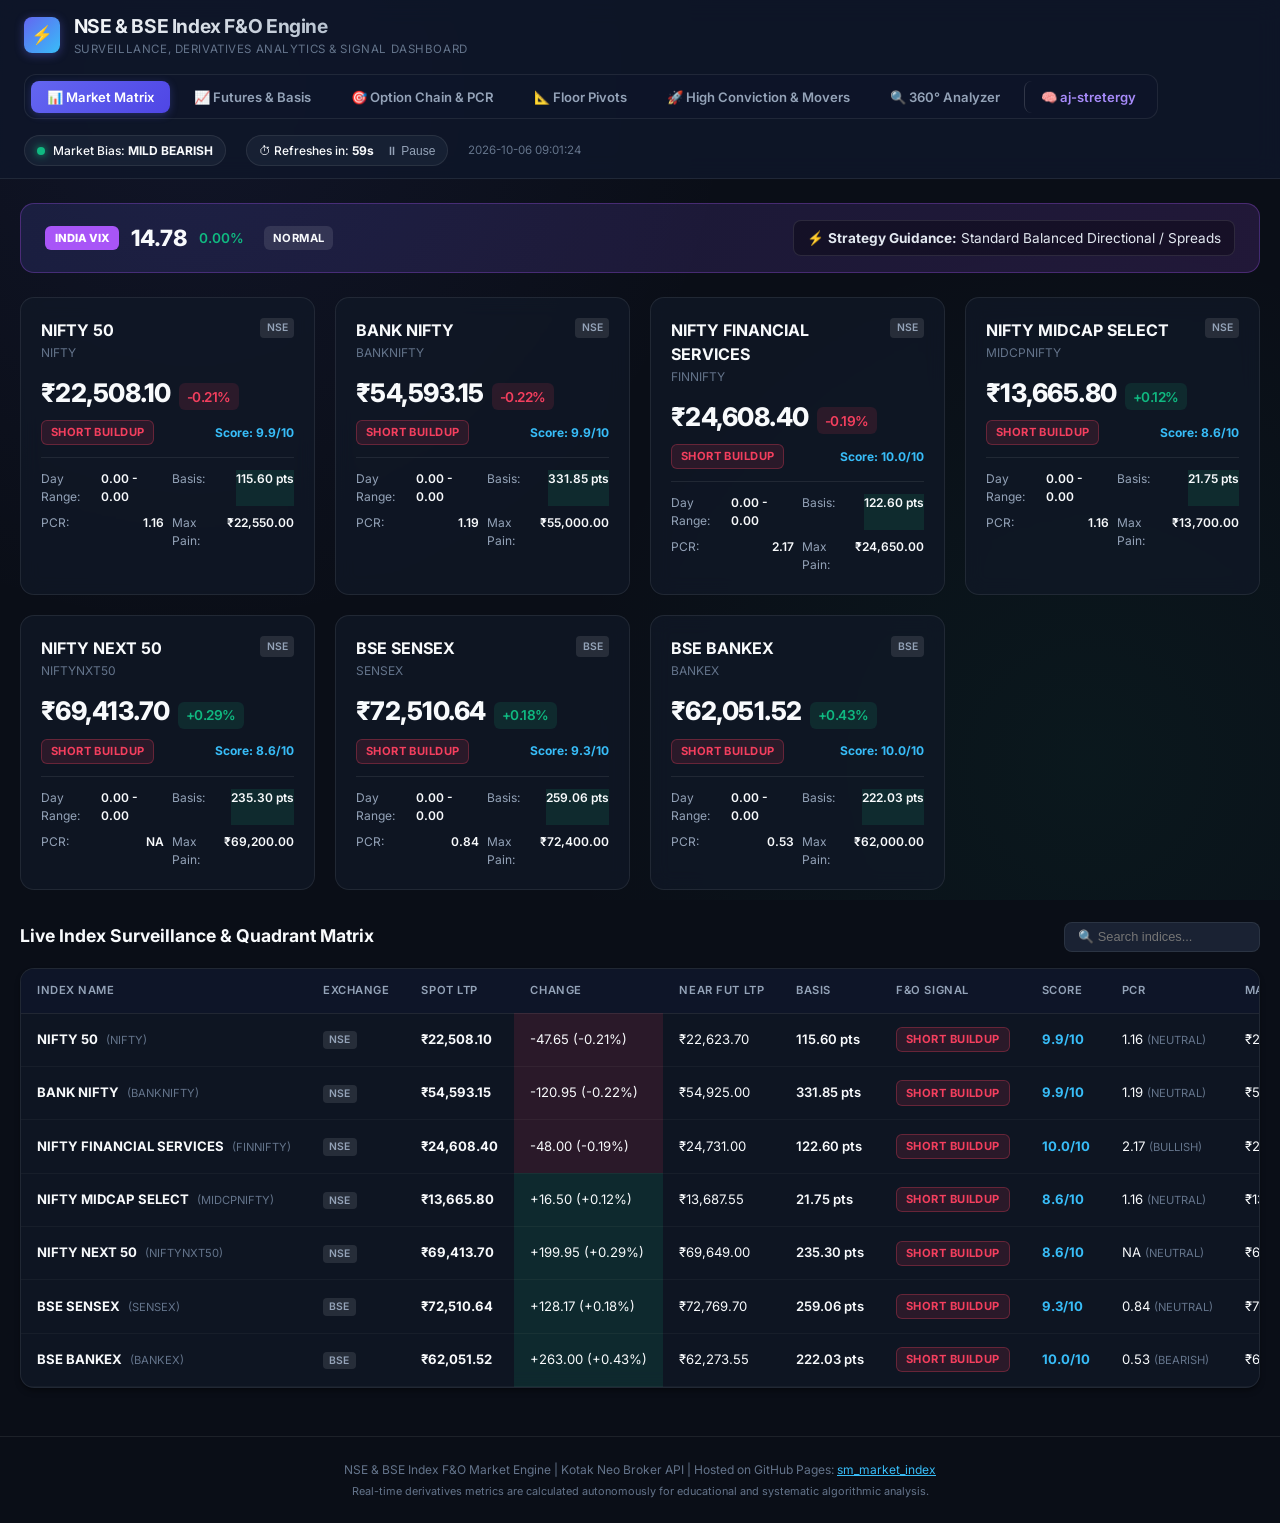
==== commit f1cd9af1: "Update index.html [NSE & BSE Index Dashboard]" ====
--- a/index.html
+++ b/index.html
@@ -36,14 +36,14 @@
         <div class="header-status-bar">
             <div class="status-pill">
                 <span class="pulse-dot"></span>
-                <span>Market Bias: <b>STRONG BEARISH</b></span>
+                <span>Market Bias: <b>MILD BEARISH</b></span>
             </div>
             <div class="status-pill">
                 <span>⏱ Refreshes in: <b id="countdownTimer">60s</b></span>
                 <button id="pauseRefreshBtn" style="background:transparent; border:none; color:var(--text-muted); cursor:pointer; font-size:0.75rem; margin-left:4px;">⏸ Pause</button>
             </div>
             <div style="font-size:0.72rem; color:var(--text-dim);">
-                2026-10-06 09:00:04
+                2026-10-06 09:01:24
             </div>
         </div>
     </header>
@@ -80,18 +80,18 @@
                 <span class="card-exchange">NSE</span>
             </div>
             <div class="card-price">
-                ₹22,271.45
-                <span class="card-change badge-down">-1.26%</span>
+                ₹22,508.10
+                <span class="card-change badge-down">-0.21%</span>
             </div>
             <div style="display:flex; justify-content:space-between; align-items:center; margin-bottom:0.75rem;">
-                <span class="badge badge-unwind">LONG UNWIND</span>
-                <span style="font-size:0.75rem; font-weight:700; color:var(--accent-blue);">Score: 8.0/10</span>
+                <span class="badge badge-short">SHORT BUILDUP</span>
+                <span style="font-size:0.75rem; font-weight:700; color:var(--accent-blue);">Score: 9.9/10</span>
             </div>
             <div class="card-metrics">
                 <div class="metric-row"><span>Day Range:</span><span class="metric-val">0.00 - 0.00</span></div>
-                <div class="metric-row"><span>Basis:</span><span class="metric-val badge-up">352.25 pts</span></div>
-                <div class="metric-row"><span>PCR:</span><span class="metric-val">5.56</span></div>
-                <div class="metric-row"><span>Max Pain:</span><span class="metric-val">₹22,500.00</span></div>
+                <div class="metric-row"><span>Basis:</span><span class="metric-val badge-up">115.60 pts</span></div>
+                <div class="metric-row"><span>PCR:</span><span class="metric-val">1.16</span></div>
+                <div class="metric-row"><span>Max Pain:</span><span class="metric-val">₹22,550.00</span></div>
             </div>
         </div>
         
@@ -104,18 +104,18 @@
                 <span class="card-exchange">NSE</span>
             </div>
             <div class="card-price">
-                ₹53,956.85
-                <span class="card-change badge-down">-1.38%</span>
+                ₹54,593.15
+                <span class="card-change badge-down">-0.22%</span>
             </div>
             <div style="display:flex; justify-content:space-between; align-items:center; margin-bottom:0.75rem;">
-                <span class="badge badge-unwind">LONG UNWIND</span>
-                <span style="font-size:0.75rem; font-weight:700; color:var(--accent-blue);">Score: 8.0/10</span>
+                <span class="badge badge-short">SHORT BUILDUP</span>
+                <span style="font-size:0.75rem; font-weight:700; color:var(--accent-blue);">Score: 9.9/10</span>
             </div>
             <div class="card-metrics">
                 <div class="metric-row"><span>Day Range:</span><span class="metric-val">0.00 - 0.00</span></div>
-                <div class="metric-row"><span>Basis:</span><span class="metric-val badge-up">968.15 pts</span></div>
-                <div class="metric-row"><span>PCR:</span><span class="metric-val">2.19</span></div>
-                <div class="metric-row"><span>Max Pain:</span><span class="metric-val">₹54,300.00</span></div>
+                <div class="metric-row"><span>Basis:</span><span class="metric-val badge-up">331.85 pts</span></div>
+                <div class="metric-row"><span>PCR:</span><span class="metric-val">1.19</span></div>
+                <div class="metric-row"><span>Max Pain:</span><span class="metric-val">₹55,000.00</span></div>
             </div>
         </div>
         
@@ -128,18 +128,18 @@
                 <span class="card-exchange">NSE</span>
             </div>
             <div class="card-price">
-                ₹24,235.35
-                <span class="card-change badge-down">-1.71%</span>
+                ₹24,608.40
+                <span class="card-change badge-down">-0.19%</span>
             </div>
             <div style="display:flex; justify-content:space-between; align-items:center; margin-bottom:0.75rem;">
                 <span class="badge badge-short">SHORT BUILDUP</span>
-                <span style="font-size:0.75rem; font-weight:700; color:var(--accent-blue);">Score: 9.2/10</span>
+                <span style="font-size:0.75rem; font-weight:700; color:var(--accent-blue);">Score: 10.0/10</span>
             </div>
             <div class="card-metrics">
                 <div class="metric-row"><span>Day Range:</span><span class="metric-val">0.00 - 0.00</span></div>
-                <div class="metric-row"><span>Basis:</span><span class="metric-val badge-up">495.65 pts</span></div>
-                <div class="metric-row"><span>PCR:</span><span class="metric-val">3.84</span></div>
-                <div class="metric-row"><span>Max Pain:</span><span class="metric-val">₹24,500.00</span></div>
+                <div class="metric-row"><span>Basis:</span><span class="metric-val badge-up">122.60 pts</span></div>
+                <div class="metric-row"><span>PCR:</span><span class="metric-val">2.17</span></div>
+                <div class="metric-row"><span>Max Pain:</span><span class="metric-val">₹24,650.00</span></div>
             </div>
         </div>
         
@@ -152,16 +152,16 @@
                 <span class="card-exchange">NSE</span>
             </div>
             <div class="card-price">
-                ₹13,676.30
-                <span class="card-change badge-up">+0.20%</span>
+                ₹13,665.80
+                <span class="card-change badge-up">+0.12%</span>
             </div>
             <div style="display:flex; justify-content:space-between; align-items:center; margin-bottom:0.75rem;">
-                <span class="badge badge-cover">SHORT COVER</span>
-                <span style="font-size:0.75rem; font-weight:700; color:var(--accent-blue);">Score: 7.0/10</span>
+                <span class="badge badge-short">SHORT BUILDUP</span>
+                <span style="font-size:0.75rem; font-weight:700; color:var(--accent-blue);">Score: 8.6/10</span>
             </div>
             <div class="card-metrics">
                 <div class="metric-row"><span>Day Range:</span><span class="metric-val">0.00 - 0.00</span></div>
-                <div class="metric-row"><span>Basis:</span><span class="metric-val badge-up">11.25 pts</span></div>
+                <div class="metric-row"><span>Basis:</span><span class="metric-val badge-up">21.75 pts</span></div>
                 <div class="metric-row"><span>PCR:</span><span class="metric-val">1.16</span></div>
                 <div class="metric-row"><span>Max Pain:</span><span class="metric-val">₹13,700.00</span></div>
             </div>
@@ -176,16 +176,16 @@
                 <span class="card-exchange">NSE</span>
             </div>
             <div class="card-price">
-                ₹68,655.40
-                <span class="card-change badge-down">-0.81%</span>
+                ₹69,413.70
+                <span class="card-change badge-up">+0.29%</span>
             </div>
             <div style="display:flex; justify-content:space-between; align-items:center; margin-bottom:0.75rem;">
-                <span class="badge badge-cover">SHORT COVER</span>
-                <span style="font-size:0.75rem; font-weight:700; color:var(--accent-blue);">Score: 6.4/10</span>
+                <span class="badge badge-short">SHORT BUILDUP</span>
+                <span style="font-size:0.75rem; font-weight:700; color:var(--accent-blue);">Score: 8.6/10</span>
             </div>
             <div class="card-metrics">
                 <div class="metric-row"><span>Day Range:</span><span class="metric-val">0.00 - 0.00</span></div>
-                <div class="metric-row"><span>Basis:</span><span class="metric-val badge-up">993.60 pts</span></div>
+                <div class="metric-row"><span>Basis:</span><span class="metric-val badge-up">235.30 pts</span></div>
                 <div class="metric-row"><span>PCR:</span><span class="metric-val">NA</span></div>
                 <div class="metric-row"><span>Max Pain:</span><span class="metric-val">₹69,200.00</span></div>
             </div>
@@ -200,18 +200,18 @@
                 <span class="card-exchange">BSE</span>
             </div>
             <div class="card-price">
-                ₹73,303.46
-                <span class="card-change badge-up">+1.27%</span>
+                ₹72,510.64
+                <span class="card-change badge-up">+0.18%</span>
             </div>
             <div style="display:flex; justify-content:space-between; align-items:center; margin-bottom:0.75rem;">
-                <span class="badge badge-long">LONG BUILDUP</span>
-                <span style="font-size:0.75rem; font-weight:700; color:var(--accent-blue);">Score: 9.2/10</span>
+                <span class="badge badge-short">SHORT BUILDUP</span>
+                <span style="font-size:0.75rem; font-weight:700; color:var(--accent-blue);">Score: 9.3/10</span>
             </div>
             <div class="card-metrics">
                 <div class="metric-row"><span>Day Range:</span><span class="metric-val">0.00 - 0.00</span></div>
-                <div class="metric-row"><span>Basis:</span><span class="metric-val badge-down">-533.76 pts</span></div>
-                <div class="metric-row"><span>PCR:</span><span class="metric-val">0.17</span></div>
-                <div class="metric-row"><span>Max Pain:</span><span class="metric-val">₹72,900.00</span></div>
+                <div class="metric-row"><span>Basis:</span><span class="metric-val badge-up">259.06 pts</span></div>
+                <div class="metric-row"><span>PCR:</span><span class="metric-val">0.84</span></div>
+                <div class="metric-row"><span>Max Pain:</span><span class="metric-val">₹72,400.00</span></div>
             </div>
         </div>
         
@@ -224,18 +224,18 @@
                 <span class="card-exchange">BSE</span>
             </div>
             <div class="card-price">
-                ₹62,002.60
-                <span class="card-change badge-up">+0.35%</span>
+                ₹62,051.52
+                <span class="card-change badge-up">+0.43%</span>
             </div>
             <div style="display:flex; justify-content:space-between; align-items:center; margin-bottom:0.75rem;">
-                <span class="badge badge-unwind">LONG UNWIND</span>
-                <span style="font-size:0.75rem; font-weight:700; color:var(--accent-blue);">Score: 8.7/10</span>
+                <span class="badge badge-short">SHORT BUILDUP</span>
+                <span style="font-size:0.75rem; font-weight:700; color:var(--accent-blue);">Score: 10.0/10</span>
             </div>
             <div class="card-metrics">
                 <div class="metric-row"><span>Day Range:</span><span class="metric-val">0.00 - 0.00</span></div>
-                <div class="metric-row"><span>Basis:</span><span class="metric-val badge-up">270.95 pts</span></div>
-                <div class="metric-row"><span>PCR:</span><span class="metric-val">0.51</span></div>
-                <div class="metric-row"><span>Max Pain:</span><span class="metric-val">₹61,700.00</span></div>
+                <div class="metric-row"><span>Basis:</span><span class="metric-val badge-up">222.03 pts</span></div>
+                <div class="metric-row"><span>PCR:</span><span class="metric-val">0.53</span></div>
+                <div class="metric-row"><span>Max Pain:</span><span class="metric-val">₹62,000.00</span></div>
             </div>
         </div>
         
@@ -268,54 +268,54 @@
         <tr>
             <td><b>NIFTY 50</b> <span style="font-size:0.7rem; color:var(--text-dim); margin-left:4px;">(NIFTY)</span></td>
             <td><span class="card-exchange">NSE</span></td>
-            <td style="font-weight:700;">₹22,271.45</td>
-            <td class="badge-down">-284.30 (-1.26%)</td>
+            <td style="font-weight:700;">₹22,508.10</td>
+            <td class="badge-down">-47.65 (-0.21%)</td>
             <td>₹22,623.70</td>
-            <td style="font-weight:600;">352.25 pts</td>
-            <td><span class="badge badge-unwind">LONG UNWIND</span></td>
-            <td><b style="color:var(--accent-blue);">8.0/10</b></td>
-            <td>5.56 <span style="font-size:0.7rem; color:var(--text-dim);">(BULLISH)</span></td>
-            <td>₹22,500.00</td>
+            <td style="font-weight:600;">115.60 pts</td>
+            <td><span class="badge badge-short">SHORT BUILDUP</span></td>
+            <td><b style="color:var(--accent-blue);">9.9/10</b></td>
+            <td>1.16 <span style="font-size:0.7rem; color:var(--text-dim);">(NEUTRAL)</span></td>
+            <td>₹22,550.00</td>
             <td><span class="badge" style="background:rgba(148,163,184,0.12); color:#94a3b8;">RANGE BOUND</span></td>
         </tr>
         
         <tr>
             <td><b>BANK NIFTY</b> <span style="font-size:0.7rem; color:var(--text-dim); margin-left:4px;">(BANKNIFTY)</span></td>
             <td><span class="card-exchange">NSE</span></td>
-            <td style="font-weight:700;">₹53,956.85</td>
-            <td class="badge-down">-757.25 (-1.38%)</td>
+            <td style="font-weight:700;">₹54,593.15</td>
+            <td class="badge-down">-120.95 (-0.22%)</td>
             <td>₹54,925.00</td>
-            <td style="font-weight:600;">968.15 pts</td>
-            <td><span class="badge badge-unwind">LONG UNWIND</span></td>
-            <td><b style="color:var(--accent-blue);">8.0/10</b></td>
-            <td>2.19 <span style="font-size:0.7rem; color:var(--text-dim);">(BULLISH)</span></td>
-            <td>₹54,300.00</td>
+            <td style="font-weight:600;">331.85 pts</td>
+            <td><span class="badge badge-short">SHORT BUILDUP</span></td>
+            <td><b style="color:var(--accent-blue);">9.9/10</b></td>
+            <td>1.19 <span style="font-size:0.7rem; color:var(--text-dim);">(NEUTRAL)</span></td>
+            <td>₹55,000.00</td>
             <td><span class="badge" style="background:rgba(148,163,184,0.12); color:#94a3b8;">RANGE BOUND</span></td>
         </tr>
         
         <tr>
             <td><b>NIFTY FINANCIAL SERVICES</b> <span style="font-size:0.7rem; color:var(--text-dim); margin-left:4px;">(FINNIFTY)</span></td>
             <td><span class="card-exchange">NSE</span></td>
-            <td style="font-weight:700;">₹24,235.35</td>
-            <td class="badge-down">-421.05 (-1.71%)</td>
+            <td style="font-weight:700;">₹24,608.40</td>
+            <td class="badge-down">-48.00 (-0.19%)</td>
             <td>₹24,731.00</td>
-            <td style="font-weight:600;">495.65 pts</td>
+            <td style="font-weight:600;">122.60 pts</td>
             <td><span class="badge badge-short">SHORT BUILDUP</span></td>
-            <td><b style="color:var(--accent-blue);">9.2/10</b></td>
-            <td>3.84 <span style="font-size:0.7rem; color:var(--text-dim);">(BULLISH)</span></td>
-            <td>₹24,500.00</td>
+            <td><b style="color:var(--accent-blue);">10.0/10</b></td>
+            <td>2.17 <span style="font-size:0.7rem; color:var(--text-dim);">(BULLISH)</span></td>
+            <td>₹24,650.00</td>
             <td><span class="badge" style="background:rgba(148,163,184,0.12); color:#94a3b8;">RANGE BOUND</span></td>
         </tr>
         
         <tr>
             <td><b>NIFTY MIDCAP SELECT</b> <span style="font-size:0.7rem; color:var(--text-dim); margin-left:4px;">(MIDCPNIFTY)</span></td>
             <td><span class="card-exchange">NSE</span></td>
-            <td style="font-weight:700;">₹13,676.30</td>
-            <td class="badge-up">+27.00 (+0.20%)</td>
+            <td style="font-weight:700;">₹13,665.80</td>
+            <td class="badge-up">+16.50 (+0.12%)</td>
             <td>₹13,687.55</td>
-            <td style="font-weight:600;">11.25 pts</td>
-            <td><span class="badge badge-cover">SHORT COVER</span></td>
-            <td><b style="color:var(--accent-blue);">7.0/10</b></td>
+            <td style="font-weight:600;">21.75 pts</td>
+            <td><span class="badge badge-short">SHORT BUILDUP</span></td>
+            <td><b style="color:var(--accent-blue);">8.6/10</b></td>
             <td>1.16 <span style="font-size:0.7rem; color:var(--text-dim);">(NEUTRAL)</span></td>
             <td>₹13,700.00</td>
             <td><span class="badge" style="background:rgba(148,163,184,0.12); color:#94a3b8;">RANGE BOUND</span></td>
@@ -324,12 +324,12 @@
         <tr>
             <td><b>NIFTY NEXT 50</b> <span style="font-size:0.7rem; color:var(--text-dim); margin-left:4px;">(NIFTYNXT50)</span></td>
             <td><span class="card-exchange">NSE</span></td>
-            <td style="font-weight:700;">₹68,655.40</td>
-            <td class="badge-down">-558.35 (-0.81%)</td>
+            <td style="font-weight:700;">₹69,413.70</td>
+            <td class="badge-up">+199.95 (+0.29%)</td>
             <td>₹69,649.00</td>
-            <td style="font-weight:600;">993.60 pts</td>
-            <td><span class="badge badge-cover">SHORT COVER</span></td>
-            <td><b style="color:var(--accent-blue);">6.4/10</b></td>
+            <td style="font-weight:600;">235.30 pts</td>
+            <td><span class="badge badge-short">SHORT BUILDUP</span></td>
+            <td><b style="color:var(--accent-blue);">8.6/10</b></td>
             <td>NA <span style="font-size:0.7rem; color:var(--text-dim);">(NEUTRAL)</span></td>
             <td>₹69,200.00</td>
             <td><span class="badge" style="background:rgba(148,163,184,0.12); color:#94a3b8;">RANGE BOUND</span></td>
@@ -338,28 +338,28 @@
         <tr>
             <td><b>BSE SENSEX</b> <span style="font-size:0.7rem; color:var(--text-dim); margin-left:4px;">(SENSEX)</span></td>
             <td><span class="card-exchange">BSE</span></td>
-            <td style="font-weight:700;">₹73,303.46</td>
-            <td class="badge-up">+920.99 (+1.27%)</td>
+            <td style="font-weight:700;">₹72,510.64</td>
+            <td class="badge-up">+128.17 (+0.18%)</td>
             <td>₹72,769.70</td>
-            <td style="font-weight:600;">-533.76 pts</td>
-            <td><span class="badge badge-long">LONG BUILDUP</span></td>
-            <td><b style="color:var(--accent-blue);">9.2/10</b></td>
-            <td>0.17 <span style="font-size:0.7rem; color:var(--text-dim);">(BEARISH)</span></td>
-            <td>₹72,900.00</td>
+            <td style="font-weight:600;">259.06 pts</td>
+            <td><span class="badge badge-short">SHORT BUILDUP</span></td>
+            <td><b style="color:var(--accent-blue);">9.3/10</b></td>
+            <td>0.84 <span style="font-size:0.7rem; color:var(--text-dim);">(NEUTRAL)</span></td>
+            <td>₹72,400.00</td>
             <td><span class="badge" style="background:rgba(148,163,184,0.12); color:#94a3b8;">RANGE BOUND</span></td>
         </tr>
         
         <tr>
             <td><b>BSE BANKEX</b> <span style="font-size:0.7rem; color:var(--text-dim); margin-left:4px;">(BANKEX)</span></td>
             <td><span class="card-exchange">BSE</span></td>
-            <td style="font-weight:700;">₹62,002.60</td>
-            <td class="badge-up">+214.08 (+0.35%)</td>
+            <td style="font-weight:700;">₹62,051.52</td>
+            <td class="badge-up">+263.00 (+0.43%)</td>
             <td>₹62,273.55</td>
-            <td style="font-weight:600;">270.95 pts</td>
-            <td><span class="badge badge-unwind">LONG UNWIND</span></td>
-            <td><b style="color:var(--accent-blue);">8.7/10</b></td>
-            <td>0.51 <span style="font-size:0.7rem; color:var(--text-dim);">(BEARISH)</span></td>
-            <td>₹61,700.00</td>
+            <td style="font-weight:600;">222.03 pts</td>
+            <td><span class="badge badge-short">SHORT BUILDUP</span></td>
+            <td><b style="color:var(--accent-blue);">10.0/10</b></td>
+            <td>0.53 <span style="font-size:0.7rem; color:var(--text-dim);">(BEARISH)</span></td>
+            <td>₹62,000.00</td>
             <td><span class="badge" style="background:rgba(148,163,184,0.12); color:#94a3b8;">RANGE BOUND</span></td>
         </tr>
         
@@ -398,12 +398,12 @@
                 
         <tr>
             <td><b>NIFTY 50</b> (NIFTY)</td>
-            <td>₹22,271.45</td>
+            <td>₹22,508.10</td>
             <td style="font-weight:700; color:var(--accent-blue);">₹22,623.70</td>
             <td>0.01%</td>
             <td>0</td>
             <td>₹0.00</td>
-            <td style="font-weight:700;">352.25 pts</td>
+            <td style="font-weight:700;">115.60 pts</td>
             <td><span class="badge badge-long">PREMIUM</span></td>
             <td>₹22,722.80</td>
             <td>2,307,370</td>
@@ -413,12 +413,12 @@
         
         <tr>
             <td><b>BANK NIFTY</b> (BANKNIFTY)</td>
-            <td>₹53,956.85</td>
+            <td>₹54,593.15</td>
             <td style="font-weight:700; color:var(--accent-blue);">₹54,925.00</td>
             <td>0.00%</td>
             <td>0</td>
             <td>₹0.00</td>
-            <td style="font-weight:700;">968.15 pts</td>
+            <td style="font-weight:700;">331.85 pts</td>
             <td><span class="badge badge-long">PREMIUM</span></td>
             <td>₹55,228.00</td>
             <td>162,960</td>
@@ -428,12 +428,12 @@
         
         <tr>
             <td><b>NIFTY FINANCIAL SERVICES</b> (FINNIFTY)</td>
-            <td>₹24,235.35</td>
+            <td>₹24,608.40</td>
             <td style="font-weight:700; color:var(--accent-blue);">₹24,731.00</td>
             <td>-0.04%</td>
             <td>0</td>
             <td>₹0.00</td>
-            <td style="font-weight:700;">495.65 pts</td>
+            <td style="font-weight:700;">122.60 pts</td>
             <td><span class="badge badge-long">PREMIUM</span></td>
             <td>₹24,880.30</td>
             <td>240</td>
@@ -443,12 +443,12 @@
         
         <tr>
             <td><b>NIFTY MIDCAP SELECT</b> (MIDCPNIFTY)</td>
-            <td>₹13,676.30</td>
+            <td>₹13,665.80</td>
             <td style="font-weight:700; color:var(--accent-blue);">₹13,687.55</td>
             <td>0.14%</td>
             <td>0</td>
             <td>₹0.00</td>
-            <td style="font-weight:700;">11.25 pts</td>
+            <td style="font-weight:700;">21.75 pts</td>
             <td><span class="badge badge-long">PREMIUM</span></td>
             <td>₹13,722.70</td>
             <td>78,360</td>
@@ -458,12 +458,12 @@
         
         <tr>
             <td><b>NIFTY NEXT 50</b> (NIFTYNXT50)</td>
-            <td>₹68,655.40</td>
+            <td>₹69,413.70</td>
             <td style="font-weight:700; color:var(--accent-blue);">₹69,649.00</td>
             <td>0.15%</td>
             <td>0</td>
             <td>₹0.00</td>
-            <td style="font-weight:700;">993.60 pts</td>
+            <td style="font-weight:700;">235.30 pts</td>
             <td><span class="badge badge-long">PREMIUM</span></td>
             <td>₹69,744.40</td>
             <td>275</td>
@@ -473,13 +473,13 @@
         
         <tr>
             <td><b>BSE SENSEX</b> (SENSEX)</td>
-            <td>₹73,303.46</td>
+            <td>₹72,510.64</td>
             <td style="font-weight:700; color:var(--accent-blue);">₹72,769.70</td>
             <td>0.00%</td>
             <td>93,440</td>
             <td>₹0.00</td>
-            <td style="font-weight:700;">-533.76 pts</td>
-            <td><span class="badge badge-short">DISCOUNT</span></td>
+            <td style="font-weight:700;">259.06 pts</td>
+            <td><span class="badge badge-long">PREMIUM</span></td>
             <td>₹73,284.80</td>
             <td>0</td>
             <td>₹73,810.60</td>
@@ -488,12 +488,12 @@
         
         <tr>
             <td><b>BSE BANKEX</b> (BANKEX)</td>
-            <td>₹62,002.60</td>
+            <td>₹62,051.52</td>
             <td style="font-weight:700; color:var(--accent-blue);">₹62,273.55</td>
             <td>0.00%</td>
             <td>0</td>
             <td>₹0.00</td>
-            <td style="font-weight:700;">270.95 pts</td>
+            <td style="font-weight:700;">222.03 pts</td>
             <td><span class="badge badge-long">PREMIUM</span></td>
             <td>₹62,274.60</td>
             <td>0</td>
@@ -515,87 +515,87 @@
         <div class="card">
             <div class="card-top">
                 <div class="card-title">NIFTY 50 Options Analysis</div>
-                <span class="badge badge-long">BULLISH (PCR 5.56)</span>
+                <span class="badge badge-flat">NEUTRAL (PCR 1.16)</span>
             </div>
             <div style="display:grid; grid-template-columns:repeat(2, 1fr); gap:0.75rem; margin-top:0.75rem; font-size:0.8rem;">
                 <div style="background:rgba(255,255,255,0.03); padding:0.6rem; border-radius:8px;">
                     <div style="color:var(--text-muted); font-size:0.7rem;">ATM Strike</div>
-                    <div style="font-size:1.1rem; font-weight:700;">₹22,250.00</div>
+                    <div style="font-size:1.1rem; font-weight:700;">₹22,500.00</div>
                 </div>
                 <div style="background:rgba(255,255,255,0.03); padding:0.6rem; border-radius:8px;">
                     <div style="color:var(--text-muted); font-size:0.7rem;">Max Pain</div>
-                    <div style="font-size:1.1rem; font-weight:700; color:var(--accent-purple);">₹22,500.00</div>
+                    <div style="font-size:1.1rem; font-weight:700; color:var(--accent-purple);">₹22,550.00</div>
                 </div>
                 <div style="background:rgba(255,255,255,0.03); padding:0.6rem; border-radius:8px;">
                     <div style="color:var(--text-muted); font-size:0.7rem;">ATM Straddle Premium</div>
-                    <div style="font-size:1rem; font-weight:700; color:var(--accent-blue);">₹326.20</div>
+                    <div style="font-size:1rem; font-weight:700; color:var(--accent-blue);">₹171.50</div>
                 </div>
                 <div style="background:rgba(255,255,255,0.03); padding:0.6rem; border-radius:8px;">
                     <div style="color:var(--text-muted); font-size:0.7rem;">Implied Move (1-SD)</div>
-                    <div style="font-size:1rem; font-weight:700;">±1.46%</div>
+                    <div style="font-size:1rem; font-weight:700;">±0.76%</div>
                 </div>
             </div>
             <div style="margin-top:0.75rem; font-size:0.72rem; color:var(--text-dim); display:flex; justify-content:space-between;">
-                <span>Total Call OI: <b>15,224,885</b></span>
-                <span>Total Put OI: <b>84,689,150</b></span>
+                <span>Total Call OI: <b>54,800,460</b></span>
+                <span>Total Put OI: <b>63,571,235</b></span>
             </div>
         </div>
         
         <div class="card">
             <div class="card-top">
                 <div class="card-title">BANK NIFTY Options Analysis</div>
-                <span class="badge badge-long">BULLISH (PCR 2.19)</span>
+                <span class="badge badge-flat">NEUTRAL (PCR 1.19)</span>
             </div>
             <div style="display:grid; grid-template-columns:repeat(2, 1fr); gap:0.75rem; margin-top:0.75rem; font-size:0.8rem;">
                 <div style="background:rgba(255,255,255,0.03); padding:0.6rem; border-radius:8px;">
                     <div style="color:var(--text-muted); font-size:0.7rem;">ATM Strike</div>
-                    <div style="font-size:1.1rem; font-weight:700;">₹54,000.00</div>
+                    <div style="font-size:1.1rem; font-weight:700;">₹54,600.00</div>
                 </div>
                 <div style="background:rgba(255,255,255,0.03); padding:0.6rem; border-radius:8px;">
                     <div style="color:var(--text-muted); font-size:0.7rem;">Max Pain</div>
-                    <div style="font-size:1.1rem; font-weight:700; color:var(--accent-purple);">₹54,300.00</div>
+                    <div style="font-size:1.1rem; font-weight:700; color:var(--accent-purple);">₹55,000.00</div>
                 </div>
                 <div style="background:rgba(255,255,255,0.03); padding:0.6rem; border-radius:8px;">
                     <div style="color:var(--text-muted); font-size:0.7rem;">ATM Straddle Premium</div>
-                    <div style="font-size:1rem; font-weight:700; color:var(--accent-blue);">₹1,922.60</div>
+                    <div style="font-size:1rem; font-weight:700; color:var(--accent-blue);">₹1,756.60</div>
                 </div>
                 <div style="background:rgba(255,255,255,0.03); padding:0.6rem; border-radius:8px;">
                     <div style="color:var(--text-muted); font-size:0.7rem;">Implied Move (1-SD)</div>
-                    <div style="font-size:1rem; font-weight:700;">±3.56%</div>
+                    <div style="font-size:1rem; font-weight:700;">±3.22%</div>
                 </div>
             </div>
             <div style="margin-top:0.75rem; font-size:0.72rem; color:var(--text-dim); display:flex; justify-content:space-between;">
-                <span>Total Call OI: <b>860,460</b></span>
-                <span>Total Put OI: <b>1,881,000</b></span>
+                <span>Total Call OI: <b>1,714,800</b></span>
+                <span>Total Put OI: <b>2,045,340</b></span>
             </div>
         </div>
         
         <div class="card">
             <div class="card-top">
                 <div class="card-title">NIFTY FINANCIAL SERVICES Options Analysis</div>
-                <span class="badge badge-long">BULLISH (PCR 3.84)</span>
+                <span class="badge badge-long">BULLISH (PCR 2.17)</span>
             </div>
             <div style="display:grid; grid-template-columns:repeat(2, 1fr); gap:0.75rem; margin-top:0.75rem; font-size:0.8rem;">
                 <div style="background:rgba(255,255,255,0.03); padding:0.6rem; border-radius:8px;">
                     <div style="color:var(--text-muted); font-size:0.7rem;">ATM Strike</div>
-                    <div style="font-size:1.1rem; font-weight:700;">₹24,250.00</div>
+                    <div style="font-size:1.1rem; font-weight:700;">₹24,600.00</div>
                 </div>
                 <div style="background:rgba(255,255,255,0.03); padding:0.6rem; border-radius:8px;">
                     <div style="color:var(--text-muted); font-size:0.7rem;">Max Pain</div>
-                    <div style="font-size:1.1rem; font-weight:700; color:var(--accent-purple);">₹24,500.00</div>
+                    <div style="font-size:1.1rem; font-weight:700; color:var(--accent-purple);">₹24,650.00</div>
                 </div>
                 <div style="background:rgba(255,255,255,0.03); padding:0.6rem; border-radius:8px;">
                     <div style="color:var(--text-muted); font-size:0.7rem;">ATM Straddle Premium</div>
-                    <div style="font-size:1rem; font-weight:700; color:var(--accent-blue);">₹969.50</div>
+                    <div style="font-size:1rem; font-weight:700; color:var(--accent-blue);">₹865.50</div>
                 </div>
                 <div style="background:rgba(255,255,255,0.03); padding:0.6rem; border-radius:8px;">
                     <div style="color:var(--text-muted); font-size:0.7rem;">Implied Move (1-SD)</div>
-                    <div style="font-size:1rem; font-weight:700;">±4.00%</div>
+                    <div style="font-size:1rem; font-weight:700;">±3.52%</div>
                 </div>
             </div>
             <div style="margin-top:0.75rem; font-size:0.72rem; color:var(--text-dim); display:flex; justify-content:space-between;">
-                <span>Total Call OI: <b>18,900</b></span>
-                <span>Total Put OI: <b>72,600</b></span>
+                <span>Total Call OI: <b>46,320</b></span>
+                <span>Total Put OI: <b>100,620</b></span>
             </div>
         </div>
         
@@ -619,7 +619,7 @@
                 </div>
                 <div style="background:rgba(255,255,255,0.03); padding:0.6rem; border-radius:8px;">
                     <div style="color:var(--text-muted); font-size:0.7rem;">Implied Move (1-SD)</div>
-                    <div style="font-size:1rem; font-weight:700;">±3.48%</div>
+                    <div style="font-size:1rem; font-weight:700;">±3.49%</div>
                 </div>
             </div>
             <div style="margin-top:0.75rem; font-size:0.72rem; color:var(--text-dim); display:flex; justify-content:space-between;">
@@ -636,7 +636,7 @@
             <div style="display:grid; grid-template-columns:repeat(2, 1fr); gap:0.75rem; margin-top:0.75rem; font-size:0.8rem;">
                 <div style="background:rgba(255,255,255,0.03); padding:0.6rem; border-radius:8px;">
                     <div style="color:var(--text-muted); font-size:0.7rem;">ATM Strike</div>
-                    <div style="font-size:1.1rem; font-weight:700;">₹68,700.00</div>
+                    <div style="font-size:1.1rem; font-weight:700;">₹69,400.00</div>
                 </div>
                 <div style="background:rgba(255,255,255,0.03); padding:0.6rem; border-radius:8px;">
                     <div style="color:var(--text-muted); font-size:0.7rem;">Max Pain</div>
@@ -644,11 +644,11 @@
                 </div>
                 <div style="background:rgba(255,255,255,0.03); padding:0.6rem; border-radius:8px;">
                     <div style="color:var(--text-muted); font-size:0.7rem;">ATM Straddle Premium</div>
-                    <div style="font-size:1rem; font-weight:700; color:var(--accent-blue);">₹7,117.70</div>
+                    <div style="font-size:1rem; font-weight:700; color:var(--accent-blue);">₹6,866.60</div>
                 </div>
                 <div style="background:rgba(255,255,255,0.03); padding:0.6rem; border-radius:8px;">
                     <div style="color:var(--text-muted); font-size:0.7rem;">Implied Move (1-SD)</div>
-                    <div style="font-size:1rem; font-weight:700;">±10.37%</div>
+                    <div style="font-size:1rem; font-weight:700;">±9.89%</div>
                 </div>
             </div>
             <div style="margin-top:0.75rem; font-size:0.72rem; color:var(--text-dim); display:flex; justify-content:space-between;">
@@ -660,58 +660,58 @@
         <div class="card">
             <div class="card-top">
                 <div class="card-title">BSE SENSEX Options Analysis</div>
-                <span class="badge badge-short">BEARISH (PCR 0.17)</span>
+                <span class="badge badge-flat">NEUTRAL (PCR 0.84)</span>
             </div>
             <div style="display:grid; grid-template-columns:repeat(2, 1fr); gap:0.75rem; margin-top:0.75rem; font-size:0.8rem;">
                 <div style="background:rgba(255,255,255,0.03); padding:0.6rem; border-radius:8px;">
                     <div style="color:var(--text-muted); font-size:0.7rem;">ATM Strike</div>
-                    <div style="font-size:1.1rem; font-weight:700;">₹73,300.00</div>
+                    <div style="font-size:1.1rem; font-weight:700;">₹72,500.00</div>
                 </div>
                 <div style="background:rgba(255,255,255,0.03); padding:0.6rem; border-radius:8px;">
                     <div style="color:var(--text-muted); font-size:0.7rem;">Max Pain</div>
-                    <div style="font-size:1.1rem; font-weight:700; color:var(--accent-purple);">₹72,900.00</div>
+                    <div style="font-size:1.1rem; font-weight:700; color:var(--accent-purple);">₹72,400.00</div>
                 </div>
                 <div style="background:rgba(255,255,255,0.03); padding:0.6rem; border-radius:8px;">
                     <div style="color:var(--text-muted); font-size:0.7rem;">ATM Straddle Premium</div>
-                    <div style="font-size:1rem; font-weight:700; color:var(--accent-blue);">₹1,164.70</div>
+                    <div style="font-size:1rem; font-weight:700; color:var(--accent-blue);">₹905.20</div>
                 </div>
                 <div style="background:rgba(255,255,255,0.03); padding:0.6rem; border-radius:8px;">
                     <div style="color:var(--text-muted); font-size:0.7rem;">Implied Move (1-SD)</div>
-                    <div style="font-size:1rem; font-weight:700;">±1.59%</div>
+                    <div style="font-size:1rem; font-weight:700;">±1.25%</div>
                 </div>
             </div>
             <div style="margin-top:0.75rem; font-size:0.72rem; color:var(--text-dim); display:flex; justify-content:space-between;">
-                <span>Total Call OI: <b>3,117,000</b></span>
-                <span>Total Put OI: <b>519,920</b></span>
+                <span>Total Call OI: <b>3,479,400</b></span>
+                <span>Total Put OI: <b>2,924,520</b></span>
             </div>
         </div>
         
         <div class="card">
             <div class="card-top">
                 <div class="card-title">BSE BANKEX Options Analysis</div>
-                <span class="badge badge-short">BEARISH (PCR 0.51)</span>
+                <span class="badge badge-short">BEARISH (PCR 0.53)</span>
             </div>
             <div style="display:grid; grid-template-columns:repeat(2, 1fr); gap:0.75rem; margin-top:0.75rem; font-size:0.8rem;">
                 <div style="background:rgba(255,255,255,0.03); padding:0.6rem; border-radius:8px;">
                     <div style="color:var(--text-muted); font-size:0.7rem;">ATM Strike</div>
-                    <div style="font-size:1.1rem; font-weight:700;">₹62,000.00</div>
+                    <div style="font-size:1.1rem; font-weight:700;">₹62,100.00</div>
                 </div>
                 <div style="background:rgba(255,255,255,0.03); padding:0.6rem; border-radius:8px;">
                     <div style="color:var(--text-muted); font-size:0.7rem;">Max Pain</div>
-                    <div style="font-size:1.1rem; font-weight:700; color:var(--accent-purple);">₹61,700.00</div>
+                    <div style="font-size:1.1rem; font-weight:700; color:var(--accent-purple);">₹62,000.00</div>
                 </div>
                 <div style="background:rgba(255,255,255,0.03); padding:0.6rem; border-radius:8px;">
                     <div style="color:var(--text-muted); font-size:0.7rem;">ATM Straddle Premium</div>
-                    <div style="font-size:1rem; font-weight:700; color:var(--accent-blue);">₹2,004.65</div>
+                    <div style="font-size:1rem; font-weight:700; color:var(--accent-blue);">₹NA</div>
                 </div>
                 <div style="background:rgba(255,255,255,0.03); padding:0.6rem; border-radius:8px;">
                     <div style="color:var(--text-muted); font-size:0.7rem;">Implied Move (1-SD)</div>
-                    <div style="font-size:1rem; font-weight:700;">±3.23%</div>
+                    <div style="font-size:1rem; font-weight:700;">±NA%</div>
                 </div>
             </div>
             <div style="margin-top:0.75rem; font-size:0.72rem; color:var(--text-dim); display:flex; justify-content:space-between;">
-                <span>Total Call OI: <b>5,850</b></span>
-                <span>Total Put OI: <b>2,970</b></span>
+                <span>Total Call OI: <b>4,680</b></span>
+                <span>Total Put OI: <b>2,490</b></span>
             </div>
         </div>
         
@@ -746,7 +746,7 @@
                 
         <tr>
             <td><b>NIFTY 50</b> (NIFTY)</td>
-            <td style="font-weight:700;">₹22,271.45</td>
+            <td style="font-weight:700;">₹22,508.10</td>
             <td><span class="badge" style="background:rgba(148,163,184,0.12); color:#94a3b8;">RANGE BOUND</span></td>
             <td style="color:#f43f5e;">₹NA</td>
             <td style="color:#fb7185;">₹NA</td>
@@ -759,7 +759,7 @@
         
         <tr>
             <td><b>BANK NIFTY</b> (BANKNIFTY)</td>
-            <td style="font-weight:700;">₹53,956.85</td>
+            <td style="font-weight:700;">₹54,593.15</td>
             <td><span class="badge" style="background:rgba(148,163,184,0.12); color:#94a3b8;">RANGE BOUND</span></td>
             <td style="color:#f43f5e;">₹NA</td>
             <td style="color:#fb7185;">₹NA</td>
@@ -772,7 +772,7 @@
         
         <tr>
             <td><b>NIFTY FINANCIAL SERVICES</b> (FINNIFTY)</td>
-            <td style="font-weight:700;">₹24,235.35</td>
+            <td style="font-weight:700;">₹24,608.40</td>
             <td><span class="badge" style="background:rgba(148,163,184,0.12); color:#94a3b8;">RANGE BOUND</span></td>
             <td style="color:#f43f5e;">₹NA</td>
             <td style="color:#fb7185;">₹NA</td>
@@ -785,7 +785,7 @@
         
         <tr>
             <td><b>NIFTY MIDCAP SELECT</b> (MIDCPNIFTY)</td>
-            <td style="font-weight:700;">₹13,676.30</td>
+            <td style="font-weight:700;">₹13,665.80</td>
             <td><span class="badge" style="background:rgba(148,163,184,0.12); color:#94a3b8;">RANGE BOUND</span></td>
             <td style="color:#f43f5e;">₹NA</td>
             <td style="color:#fb7185;">₹NA</td>
@@ -798,7 +798,7 @@
         
         <tr>
             <td><b>NIFTY NEXT 50</b> (NIFTYNXT50)</td>
-            <td style="font-weight:700;">₹68,655.40</td>
+            <td style="font-weight:700;">₹69,413.70</td>
             <td><span class="badge" style="background:rgba(148,163,184,0.12); color:#94a3b8;">RANGE BOUND</span></td>
             <td style="color:#f43f5e;">₹NA</td>
             <td style="color:#fb7185;">₹NA</td>
@@ -811,7 +811,7 @@
         
         <tr>
             <td><b>BSE SENSEX</b> (SENSEX)</td>
-            <td style="font-weight:700;">₹73,303.46</td>
+            <td style="font-weight:700;">₹72,510.64</td>
             <td><span class="badge" style="background:rgba(148,163,184,0.12); color:#94a3b8;">RANGE BOUND</span></td>
             <td style="color:#f43f5e;">₹NA</td>
             <td style="color:#fb7185;">₹NA</td>
@@ -824,7 +824,7 @@
         
         <tr>
             <td><b>BSE BANKEX</b> (BANKEX)</td>
-            <td style="font-weight:700;">₹62,002.60</td>
+            <td style="font-weight:700;">₹62,051.52</td>
             <td><span class="badge" style="background:rgba(148,163,184,0.12); color:#94a3b8;">RANGE BOUND</span></td>
             <td style="color:#f43f5e;">₹NA</td>
             <td style="color:#fb7185;">₹NA</td>
@@ -1246,23 +1246,23 @@
             <div style="display:grid; grid-template-columns:repeat(auto-fit, minmax(280px, 1fr)); gap:1.25rem; margin-bottom:1.5rem;">
                 <div class="card">
                     <div style="font-size:0.75rem; color:var(--text-dim); text-transform:uppercase;">Spot & Futures Metrics</div>
-                    <div style="font-size:1.5rem; font-weight:800; margin:0.5rem 0;">₹22,271.45</div>
+                    <div style="font-size:1.5rem; font-weight:800; margin:0.5rem 0;">₹22,508.10</div>
                     <div class="card-metrics">
                         <div class="metric-row"><span>Day High / Low:</span><span class="metric-val">0.00 / 0.00</span></div>
                         <div class="metric-row"><span>Near Fut LTP:</span><span class="metric-val">₹22,623.70</span></div>
-                        <div class="metric-row"><span>Basis:</span><span class="metric-val">352.25 pts (PREMIUM)</span></div>
+                        <div class="metric-row"><span>Basis:</span><span class="metric-val">115.60 pts (PREMIUM)</span></div>
                         <div class="metric-row"><span>Open Interest:</span><span class="metric-val">0</span></div>
                     </div>
                 </div>
 
                 <div class="card">
                     <div style="font-size:0.75rem; color:var(--text-dim); text-transform:uppercase;">Derivative Sentiment & Range</div>
-                    <div style="font-size:1.5rem; font-weight:800; color:var(--accent-blue); margin:0.5rem 0;">PCR: 5.56</div>
-                    <div class="card-metrics">
-                        <div class="metric-row"><span>ATM Strike:</span><span class="metric-val">₹22,250.00</span></div>
-                        <div class="metric-row"><span>Max Pain:</span><span class="metric-val">₹22,500.00</span></div>
-                        <div class="metric-row"><span>ATM Straddle:</span><span class="metric-val">₹326.20</span></div>
-                        <div class="metric-row"><span>Expected Range:</span><span class="metric-val">±1.46%</span></div>
+                    <div style="font-size:1.5rem; font-weight:800; color:var(--accent-blue); margin:0.5rem 0;">PCR: 1.16</div>
+                    <div class="card-metrics">
+                        <div class="metric-row"><span>ATM Strike:</span><span class="metric-val">₹22,500.00</span></div>
+                        <div class="metric-row"><span>Max Pain:</span><span class="metric-val">₹22,550.00</span></div>
+                        <div class="metric-row"><span>ATM Straddle:</span><span class="metric-val">₹171.50</span></div>
+                        <div class="metric-row"><span>Expected Range:</span><span class="metric-val">±0.76%</span></div>
                     </div>
                 </div>
 
@@ -1283,23 +1283,23 @@
             <div style="display:grid; grid-template-columns:repeat(auto-fit, minmax(280px, 1fr)); gap:1.25rem; margin-bottom:1.5rem;">
                 <div class="card">
                     <div style="font-size:0.75rem; color:var(--text-dim); text-transform:uppercase;">Spot & Futures Metrics</div>
-                    <div style="font-size:1.5rem; font-weight:800; margin:0.5rem 0;">₹53,956.85</div>
+                    <div style="font-size:1.5rem; font-weight:800; margin:0.5rem 0;">₹54,593.15</div>
                     <div class="card-metrics">
                         <div class="metric-row"><span>Day High / Low:</span><span class="metric-val">0.00 / 0.00</span></div>
                         <div class="metric-row"><span>Near Fut LTP:</span><span class="metric-val">₹54,925.00</span></div>
-                        <div class="metric-row"><span>Basis:</span><span class="metric-val">968.15 pts (PREMIUM)</span></div>
+                        <div class="metric-row"><span>Basis:</span><span class="metric-val">331.85 pts (PREMIUM)</span></div>
                         <div class="metric-row"><span>Open Interest:</span><span class="metric-val">0</span></div>
                     </div>
                 </div>
 
                 <div class="card">
                     <div style="font-size:0.75rem; color:var(--text-dim); text-transform:uppercase;">Derivative Sentiment & Range</div>
-                    <div style="font-size:1.5rem; font-weight:800; color:var(--accent-blue); margin:0.5rem 0;">PCR: 2.19</div>
-                    <div class="card-metrics">
-                        <div class="metric-row"><span>ATM Strike:</span><span class="metric-val">₹54,000.00</span></div>
-                        <div class="metric-row"><span>Max Pain:</span><span class="metric-val">₹54,300.00</span></div>
-                        <div class="metric-row"><span>ATM Straddle:</span><span class="metric-val">₹1,922.60</span></div>
-                        <div class="metric-row"><span>Expected Range:</span><span class="metric-val">±3.56%</span></div>
+                    <div style="font-size:1.5rem; font-weight:800; color:var(--accent-blue); margin:0.5rem 0;">PCR: 1.19</div>
+                    <div class="card-metrics">
+                        <div class="metric-row"><span>ATM Strike:</span><span class="metric-val">₹54,600.00</span></div>
+                        <div class="metric-row"><span>Max Pain:</span><span class="metric-val">₹55,000.00</span></div>
+                        <div class="metric-row"><span>ATM Straddle:</span><span class="metric-val">₹1,756.60</span></div>
+                        <div class="metric-row"><span>Expected Range:</span><span class="metric-val">±3.22%</span></div>
                     </div>
                 </div>
 
@@ -1320,23 +1320,23 @@
             <div style="display:grid; grid-template-columns:repeat(auto-fit, minmax(280px, 1fr)); gap:1.25rem; margin-bottom:1.5rem;">
                 <div class="card">
                     <div style="font-size:0.75rem; color:var(--text-dim); text-transform:uppercase;">Spot & Futures Metrics</div>
-                    <div style="font-size:1.5rem; font-weight:800; margin:0.5rem 0;">₹24,235.35</div>
+                    <div style="font-size:1.5rem; font-weight:800; margin:0.5rem 0;">₹24,608.40</div>
                     <div class="card-metrics">
                         <div class="metric-row"><span>Day High / Low:</span><span class="metric-val">0.00 / 0.00</span></div>
                         <div class="metric-row"><span>Near Fut LTP:</span><span class="metric-val">₹24,731.00</span></div>
-                        <div class="metric-row"><span>Basis:</span><span class="metric-val">495.65 pts (PREMIUM)</span></div>
+                        <div class="metric-row"><span>Basis:</span><span class="metric-val">122.60 pts (PREMIUM)</span></div>
                         <div class="metric-row"><span>Open Interest:</span><span class="metric-val">0</span></div>
                     </div>
                 </div>
 
                 <div class="card">
                     <div style="font-size:0.75rem; color:var(--text-dim); text-transform:uppercase;">Derivative Sentiment & Range</div>
-                    <div style="font-size:1.5rem; font-weight:800; color:var(--accent-blue); margin:0.5rem 0;">PCR: 3.84</div>
-                    <div class="card-metrics">
-                        <div class="metric-row"><span>ATM Strike:</span><span class="metric-val">₹24,250.00</span></div>
-                        <div class="metric-row"><span>Max Pain:</span><span class="metric-val">₹24,500.00</span></div>
-                        <div class="metric-row"><span>ATM Straddle:</span><span class="metric-val">₹969.50</span></div>
-                        <div class="metric-row"><span>Expected Range:</span><span class="metric-val">±4.00%</span></div>
+                    <div style="font-size:1.5rem; font-weight:800; color:var(--accent-blue); margin:0.5rem 0;">PCR: 2.17</div>
+                    <div class="card-metrics">
+                        <div class="metric-row"><span>ATM Strike:</span><span class="metric-val">₹24,600.00</span></div>
+                        <div class="metric-row"><span>Max Pain:</span><span class="metric-val">₹24,650.00</span></div>
+                        <div class="metric-row"><span>ATM Straddle:</span><span class="metric-val">₹865.50</span></div>
+                        <div class="metric-row"><span>Expected Range:</span><span class="metric-val">±3.52%</span></div>
                     </div>
                 </div>
 
@@ -1357,11 +1357,11 @@
             <div style="display:grid; grid-template-columns:repeat(auto-fit, minmax(280px, 1fr)); gap:1.25rem; margin-bottom:1.5rem;">
                 <div class="card">
                     <div style="font-size:0.75rem; color:var(--text-dim); text-transform:uppercase;">Spot & Futures Metrics</div>
-                    <div style="font-size:1.5rem; font-weight:800; margin:0.5rem 0;">₹13,676.30</div>
+                    <div style="font-size:1.5rem; font-weight:800; margin:0.5rem 0;">₹13,665.80</div>
                     <div class="card-metrics">
                         <div class="metric-row"><span>Day High / Low:</span><span class="metric-val">0.00 / 0.00</span></div>
                         <div class="metric-row"><span>Near Fut LTP:</span><span class="metric-val">₹13,687.55</span></div>
-                        <div class="metric-row"><span>Basis:</span><span class="metric-val">11.25 pts (PREMIUM)</span></div>
+                        <div class="metric-row"><span>Basis:</span><span class="metric-val">21.75 pts (PREMIUM)</span></div>
                         <div class="metric-row"><span>Open Interest:</span><span class="metric-val">0</span></div>
                     </div>
                 </div>
@@ -1373,7 +1373,7 @@
                         <div class="metric-row"><span>ATM Strike:</span><span class="metric-val">₹13,675.00</span></div>
                         <div class="metric-row"><span>Max Pain:</span><span class="metric-val">₹13,700.00</span></div>
                         <div class="metric-row"><span>ATM Straddle:</span><span class="metric-val">₹476.45</span></div>
-                        <div class="metric-row"><span>Expected Range:</span><span class="metric-val">±3.48%</span></div>
+                        <div class="metric-row"><span>Expected Range:</span><span class="metric-val">±3.49%</span></div>
                     </div>
                 </div>
 
@@ -1394,11 +1394,11 @@
             <div style="display:grid; grid-template-columns:repeat(auto-fit, minmax(280px, 1fr)); gap:1.25rem; margin-bottom:1.5rem;">
                 <div class="card">
                     <div style="font-size:0.75rem; color:var(--text-dim); text-transform:uppercase;">Spot & Futures Metrics</div>
-                    <div style="font-size:1.5rem; font-weight:800; margin:0.5rem 0;">₹68,655.40</div>
+                    <div style="font-size:1.5rem; font-weight:800; margin:0.5rem 0;">₹69,413.70</div>
                     <div class="card-metrics">
                         <div class="metric-row"><span>Day High / Low:</span><span class="metric-val">0.00 / 0.00</span></div>
                         <div class="metric-row"><span>Near Fut LTP:</span><span class="metric-val">₹69,649.00</span></div>
-                        <div class="metric-row"><span>Basis:</span><span class="metric-val">993.60 pts (PREMIUM)</span></div>
+                        <div class="metric-row"><span>Basis:</span><span class="metric-val">235.30 pts (PREMIUM)</span></div>
                         <div class="metric-row"><span>Open Interest:</span><span class="metric-val">0</span></div>
                     </div>
                 </div>
@@ -1407,10 +1407,10 @@
                     <div style="font-size:0.75rem; color:var(--text-dim); text-transform:uppercase;">Derivative Sentiment & Range</div>
                     <div style="font-size:1.5rem; font-weight:800; color:var(--accent-blue); margin:0.5rem 0;">PCR: NA</div>
                     <div class="card-metrics">
-                        <div class="metric-row"><span>ATM Strike:</span><span class="metric-val">₹68,700.00</span></div>
+                        <div class="metric-row"><span>ATM Strike:</span><span class="metric-val">₹69,400.00</span></div>
                         <div class="metric-row"><span>Max Pain:</span><span class="metric-val">₹69,200.00</span></div>
-                        <div class="metric-row"><span>ATM Straddle:</span><span class="metric-val">₹7,117.70</span></div>
-                        <div class="metric-row"><span>Expected Range:</span><span class="metric-val">±10.37%</span></div>
+                        <div class="metric-row"><span>ATM Straddle:</span><span class="metric-val">₹6,866.60</span></div>
+                        <div class="metric-row"><span>Expected Range:</span><span class="metric-val">±9.89%</span></div>
                     </div>
                 </div>
 
@@ -1431,23 +1431,23 @@
             <div style="display:grid; grid-template-columns:repeat(auto-fit, minmax(280px, 1fr)); gap:1.25rem; margin-bottom:1.5rem;">
                 <div class="card">
                     <div style="font-size:0.75rem; color:var(--text-dim); text-transform:uppercase;">Spot & Futures Metrics</div>
-                    <div style="font-size:1.5rem; font-weight:800; margin:0.5rem 0;">₹73,303.46</div>
+                    <div style="font-size:1.5rem; font-weight:800; margin:0.5rem 0;">₹72,510.64</div>
                     <div class="card-metrics">
                         <div class="metric-row"><span>Day High / Low:</span><span class="metric-val">0.00 / 0.00</span></div>
                         <div class="metric-row"><span>Near Fut LTP:</span><span class="metric-val">₹72,769.70</span></div>
-                        <div class="metric-row"><span>Basis:</span><span class="metric-val">-533.76 pts (DISCOUNT)</span></div>
+                        <div class="metric-row"><span>Basis:</span><span class="metric-val">259.06 pts (PREMIUM)</span></div>
                         <div class="metric-row"><span>Open Interest:</span><span class="metric-val">93,440</span></div>
                     </div>
                 </div>
 
                 <div class="card">
                     <div style="font-size:0.75rem; color:var(--text-dim); text-transform:uppercase;">Derivative Sentiment & Range</div>
-                    <div style="font-size:1.5rem; font-weight:800; color:var(--accent-blue); margin:0.5rem 0;">PCR: 0.17</div>
-                    <div class="card-metrics">
-                        <div class="metric-row"><span>ATM Strike:</span><span class="metric-val">₹73,300.00</span></div>
-                        <div class="metric-row"><span>Max Pain:</span><span class="metric-val">₹72,900.00</span></div>
-                        <div class="metric-row"><span>ATM Straddle:</span><span class="metric-val">₹1,164.70</span></div>
-                        <div class="metric-row"><span>Expected Range:</span><span class="metric-val">±1.59%</span></div>
+                    <div style="font-size:1.5rem; font-weight:800; color:var(--accent-blue); margin:0.5rem 0;">PCR: 0.84</div>
+                    <div class="card-metrics">
+                        <div class="metric-row"><span>ATM Strike:</span><span class="metric-val">₹72,500.00</span></div>
+                        <div class="metric-row"><span>Max Pain:</span><span class="metric-val">₹72,400.00</span></div>
+                        <div class="metric-row"><span>ATM Straddle:</span><span class="metric-val">₹905.20</span></div>
+                        <div class="metric-row"><span>Expected Range:</span><span class="metric-val">±1.25%</span></div>
                     </div>
                 </div>
 
@@ -1468,23 +1468,23 @@
             <div style="display:grid; grid-template-columns:repeat(auto-fit, minmax(280px, 1fr)); gap:1.25rem; margin-bottom:1.5rem;">
                 <div class="card">
                     <div style="font-size:0.75rem; color:var(--text-dim); text-transform:uppercase;">Spot & Futures Metrics</div>
-                    <div style="font-size:1.5rem; font-weight:800; margin:0.5rem 0;">₹62,002.60</div>
+                    <div style="font-size:1.5rem; font-weight:800; margin:0.5rem 0;">₹62,051.52</div>
                     <div class="card-metrics">
                         <div class="metric-row"><span>Day High / Low:</span><span class="metric-val">0.00 / 0.00</span></div>
                         <div class="metric-row"><span>Near Fut LTP:</span><span class="metric-val">₹62,273.55</span></div>
-                        <div class="metric-row"><span>Basis:</span><span class="metric-val">270.95 pts (PREMIUM)</span></div>
+                        <div class="metric-row"><span>Basis:</span><span class="metric-val">222.03 pts (PREMIUM)</span></div>
                         <div class="metric-row"><span>Open Interest:</span><span class="metric-val">0</span></div>
                     </div>
                 </div>
 
                 <div class="card">
                     <div style="font-size:0.75rem; color:var(--text-dim); text-transform:uppercase;">Derivative Sentiment & Range</div>
-                    <div style="font-size:1.5rem; font-weight:800; color:var(--accent-blue); margin:0.5rem 0;">PCR: 0.51</div>
-                    <div class="card-metrics">
-                        <div class="metric-row"><span>ATM Strike:</span><span class="metric-val">₹62,000.00</span></div>
-                        <div class="metric-row"><span>Max Pain:</span><span class="metric-val">₹61,700.00</span></div>
-                        <div class="metric-row"><span>ATM Straddle:</span><span class="metric-val">₹2,004.65</span></div>
-                        <div class="metric-row"><span>Expected Range:</span><span class="metric-val">±3.23%</span></div>
+                    <div style="font-size:1.5rem; font-weight:800; color:var(--accent-blue); margin:0.5rem 0;">PCR: 0.53</div>
+                    <div class="card-metrics">
+                        <div class="metric-row"><span>ATM Strike:</span><span class="metric-val">₹62,100.00</span></div>
+                        <div class="metric-row"><span>Max Pain:</span><span class="metric-val">₹62,000.00</span></div>
+                        <div class="metric-row"><span>ATM Straddle:</span><span class="metric-val">₹NA</span></div>
+                        <div class="metric-row"><span>Expected Range:</span><span class="metric-val">±NA%</span></div>
                     </div>
                 </div>
 
@@ -1535,16 +1535,16 @@
         <!-- 1 · Where we stand -->
         <div style="margin-bottom:12px;">
             <h1 style="font-size:1.15rem; font-weight:800; margin-bottom:4px;">⚡ Quick Card — NIFTY Surveillance & Bias</h1>
-            <div style="font-size:0.75rem; color:var(--text-dim);">Live Neo Data Snapshot · 2026-10-06 09:00:05 · Automated Strike Math</div>
+            <div style="font-size:0.75rem; color:var(--text-dim);">Live Neo Data Snapshot · 2026-10-06 09:01:26 · Automated Strike Math</div>
         </div>
 
         <div class="card" style="margin-bottom:12px;">
-            <span class="badge bias-wait" style="font-size:0.85rem; padding:6px 14px; border-radius:8px;">WAIT — NO ENTRY BEFORE 09:45</span>
+            <span class="badge bias-bull" style="font-size:0.85rem; padding:6px 14px; border-radius:8px;">YES — SELL AUTHORIZED</span>
             <div style="margin-top:10px; display:flex; flex-wrap:wrap; gap:6px;">
-                <span class="chip">Regime <b>DOWNTREND, OVERSOLD — ceiling built above, gap near prior low</b></span>
-                <span class="chip">Bias <b class="dn">BEARISH, WITH TREND</b></span>
-                <span class="chip">Expected Move <b>±207.4 pts</b></span>
-                <span class="chip">Sell Score <b>61/100</b></span>
+                <span class="chip">Regime <b>RANGE-BOUND / VOL COMPRESSION — pin between key strikes</b></span>
+                <span class="chip">Bias <b class="dn">NEUTRAL / MEAN REVERTING</b></span>
+                <span class="chip">Expected Move <b>±209.6 pts</b></span>
+                <span class="chip">Sell Score <b>70/100</b></span>
                 <span class="chip">India VIX <b>14.78</b></span>
             </div>
         </div>
@@ -1553,7 +1553,7 @@
         <div class="card" style="margin-bottom:12px;">
             <div class="h" style="font-size:0.75rem; text-transform:uppercase; color:var(--text-dim); margin-bottom:6px; letter-spacing:1px;">The one thing that matters today</div>
             <div style="font-size:0.95rem; font-weight:600; line-height:1.5;">
-                BEARISH, WITH TREND posture with ±207.4 pts daily expected move. Selling is authorized ONLY on a pushed-back level: one side, defined risk, 100 wide spread after a closed 15m candle.
+                NEUTRAL / MEAN REVERTING posture with ±209.6 pts daily expected move. Selling is authorized ONLY on a pushed-back level: one side, defined risk, 100 wide spread after a closed 15m candle.
             </div>
         </div>
 
@@ -1566,16 +1566,16 @@
 
             <!-- Call Branch -->
             <div style="background:var(--bg-card-hover); border:1px solid var(--border-color); border-left:4px solid #f43f5e; border-radius:10px; padding:10px 14px; margin-bottom:10px;">
-                <div style="font-size:0.78rem; color:var(--text-dim);">IF a 15-minute candle trades into 22356-22386 and closes back BELOW 22371</div>
-                <div style="font-size:0.92rem; font-weight:700; color:#fff; margin:4px 0;">THEN sell 22300 CE, buy 22400 CE, for at least 30 points credit</div>
-                <div style="font-size:0.75rem; color:var(--text-muted);">Ceiling is 0.48 of an EM away. Stop at 60 pts on a 15m close above 22300.</div>
+                <div style="font-size:0.78rem; color:var(--text-dim);">IF a 15-minute candle trades into 22593-22623 and closes back BELOW 22608</div>
+                <div style="font-size:0.92rem; font-weight:700; color:#fff; margin:4px 0;">THEN sell 22550 CE, buy 22650 CE, for at least 30 points credit</div>
+                <div style="font-size:0.75rem; color:var(--text-muted);">Ceiling is 0.48 of an EM away. Stop at 60 pts on a 15m close above 22550.</div>
             </div>
 
             <!-- Put Branch -->
             <div style="background:var(--bg-card-hover); border:1px solid var(--border-color); border-left:4px solid #10b981; border-radius:10px; padding:10px 14px;">
-                <div style="font-size:0.78rem; color:var(--text-dim);">IF a 15-minute candle trades into 22156-22186 and closes back ABOVE 22171</div>
-                <div style="font-size:0.92rem; font-weight:700; color:#fff; margin:4px 0;">THEN sell 22200 PE, buy 22100 PE, for at least 30 points credit</div>
-                <div style="font-size:0.75rem; color:var(--text-muted);">Floor is 0.48 of an EM away. Stop at 60 pts on a 15m close below 22200.</div>
+                <div style="font-size:0.78rem; color:var(--text-dim);">IF a 15-minute candle trades into 22393-22423 and closes back ABOVE 22408</div>
+                <div style="font-size:0.92rem; font-weight:700; color:#fff; margin:4px 0;">THEN sell 22450 PE, buy 22350 PE, for at least 30 points credit</div>
+                <div style="font-size:0.75rem; color:var(--text-muted);">Floor is 0.48 of an EM away. Stop at 60 pts on a 15m close below 22450.</div>
             </div>
 
             <div style="font-size:0.75rem; color:var(--text-dim); margin-top:10px;">
@@ -1587,16 +1587,16 @@
         <div class="card" style="margin-bottom:12px;">
             <div class="h" style="font-size:0.75rem; text-transform:uppercase; color:var(--text-dim); margin-bottom:6px; letter-spacing:1px;">What kills it (Hard Invalidation)</div>
             <div style="border-left:3px solid var(--color-unwind); background:rgba(245,158,11,0.08); border-radius:0 8px 8px 0; padding:10px 12px; font-size:0.85rem; font-weight:600;">
-                A 15m close above ₹22371 kills the call branch. A 15m close below ₹22171 kills the put branch.
+                A 15m close above ₹22608 kills the call branch. A 15m close below ₹22408 kills the put branch.
             </div>
             <div style="font-size:0.75rem; color:var(--text-dim); margin-top:8px;">
-                Stand down entirely if: India VIX surges above 16.50, first-hour range exceeds 207 points, or intraday PCR collapses.
+                Stand down entirely if: India VIX surges above 16.50, first-hour range exceeds 209 points, or intraday PCR collapses.
             </div>
         </div>
 
         <!-- 5 · Levels near price -->
         <div class="card" style="margin-bottom:12px;">
-            <div class="h" style="font-size:0.75rem; text-transform:uppercase; color:var(--text-dim); margin-bottom:6px; letter-spacing:1px;">Levels near price (Spot ₹22,271.45)</div>
+            <div class="h" style="font-size:0.75rem; text-transform:uppercase; color:var(--text-dim); margin-bottom:6px; letter-spacing:1px;">Levels near price (Spot ₹22,508.10)</div>
             <table class="data-table" style="font-size:0.78rem;">
                 <thead>
                     <tr><th>Level</th><th>What it is</th><th>Distance in Points &amp; EM</th></tr>
@@ -1604,51 +1604,51 @@
                 <tbody>
                     
         <tr>
-            <td class="fl num" style="font-weight:700;">₹22,451.45</td>
+            <td class="fl num" style="font-weight:700;">₹22,688.10</td>
             <td>Second Resistance (R2 Breakout)</td>
-            <td>180.0 pts above · 0.87 EM</td>
-        </tr>
-        
-        <tr>
-            <td class="fl num" style="font-weight:700;">₹22,371.45</td>
+            <td>180.0 pts above · 0.86 EM</td>
+        </tr>
+        
+        <tr>
+            <td class="fl num" style="font-weight:700;">₹22,608.10</td>
             <td>First Resistance (R1 Ceiling)</td>
             <td>100.0 pts above · 0.48 EM</td>
         </tr>
         
         <tr>
-            <td class="fl num" style="font-weight:700;">₹22,500.00</td>
+            <td class="fl num" style="font-weight:700;">₹22,550.00</td>
             <td>Max Pain Strike (Heavy Call OI)</td>
-            <td>228.5 pts above · 1.1 EM</td>
-        </tr>
-        
-        <tr>
-            <td class="fl num" style="font-weight:700;">₹22,271.45</td>
+            <td>41.9 pts above · 0.2 EM</td>
+        </tr>
+        
+        <tr>
+            <td class="fl num" style="font-weight:700;">₹22,508.10</td>
             <td>Classic Central Floor Pivot (P)</td>
             <td>0.0 pts above · 0.0 EM</td>
         </tr>
         
         <tr>
-            <td class="fl num" style="font-weight:700;">₹22,171.45</td>
+            <td class="fl num" style="font-weight:700;">₹22,408.10</td>
             <td>First Support (S1 Floor)</td>
             <td>100.0 pts below · 0.48 EM</td>
         </tr>
         
         <tr>
-            <td class="fl num" style="font-weight:700;">₹22,115.90</td>
+            <td class="fl num" style="font-weight:700;">₹22,350.90</td>
             <td>Estimated Gamma Flip Boundary</td>
-            <td>155.5 pts below · 0.75 EM</td>
-        </tr>
-        
-        <tr>
-            <td class="fl num" style="font-weight:700;">₹22,091.45</td>
+            <td>157.2 pts below · 0.75 EM</td>
+        </tr>
+        
+        <tr>
+            <td class="fl num" style="font-weight:700;">₹22,328.10</td>
             <td>Second Support (S2 Breakdown)</td>
-            <td>180.0 pts below · 0.87 EM</td>
+            <td>180.0 pts below · 0.86 EM</td>
         </tr>
         
                 </tbody>
             </table>
             <div style="font-size:0.7rem; color:var(--text-dim); margin-top:8px;">
-                Levels are measured against session Expected Move (1 EM = 207.4 pts). Anything beyond 1.0 EM is statistically protected for intraday premium selling.
+                Levels are measured against session Expected Move (1 EM = 209.6 pts). Anything beyond 1.0 EM is statistically protected for intraday premium selling.
             </div>
         </div>
 
@@ -1684,12 +1684,12 @@
 
         <!-- Sticky Decision Cockpit Strip -->
         <div style="background:linear-gradient(180deg, rgba(17,24,39,0.95), rgba(15,23,42,0.95)); border:1px solid var(--border-color); border-radius:14px; padding:12px 18px; margin-bottom:1.5rem; display:flex; flex-wrap:wrap; gap:12px 24px; align-items:center; box-shadow:var(--shadow-md);">
-            <div><span style="font-size:0.68rem; color:var(--text-dim); text-transform:uppercase; display:block;">Sell?</span><b class="wa">WAIT — NO ENTRY BEFORE 09:45</b></div>
+            <div><span style="font-size:0.68rem; color:var(--text-dim); text-transform:uppercase; display:block;">Sell?</span><b class="up">YES — SELL AUTHORIZED</b></div>
             <div><span style="font-size:0.68rem; color:var(--text-dim); text-transform:uppercase; display:block;">Best Index</span><b>NIFTY 50 Benchmark</b></div>
             <div><span style="font-size:0.68rem; color:var(--text-dim); text-transform:uppercase; display:block;">Strategy</span><b>100-Wide Defined Risk Spread</b></div>
             <div><span style="font-size:0.68rem; color:var(--text-dim); text-transform:uppercase; display:block;">Position Size</span><b>12 Lots (Two-Constraint)</b></div>
             <div><span style="font-size:0.68rem; color:var(--text-dim); text-transform:uppercase; display:block;">Entry Window</span><b>09:45 IST Confirmation</b></div>
-            <div><span style="font-size:0.68rem; color:var(--text-dim); text-transform:uppercase; display:block;">Regime</span><b>DOWNTREND, OVERSOLD — ceiling built...</b></div>
+            <div><span style="font-size:0.68rem; color:var(--text-dim); text-transform:uppercase; display:block;">Regime</span><b>RANGE-BOUND / VOL COMPRESSION — pin...</b></div>
             <div><span style="font-size:0.68rem; color:var(--text-dim); text-transform:uppercase; display:block;">Review Clock</span><b>09:45, 11:15, 13:00, 13:55</b></div>
         </div>
 
@@ -1703,16 +1703,16 @@
                     <span style="font-size:0.75rem; color:var(--accent-blue);">Rubric Total: 100</span>
                 </div>
                 <div style="display:flex; align-items:center; gap:20px; margin-bottom:1.25rem;">
-                    <div style="width:100px; height:100px; border-radius:50%; background:conic-gradient(#f59e0b 61%, rgba(255,255,255,0.08) 0); display:flex; align-items:center; justify-content:center; flex:0 0 auto;">
+                    <div style="width:100px; height:100px; border-radius:50%; background:conic-gradient(#10b981 70%, rgba(255,255,255,0.08) 0); display:flex; align-items:center; justify-content:center; flex:0 0 auto;">
                         <div style="width:78px; height:78px; border-radius:50%; background:var(--bg-secondary); display:flex; flex-direction:column; align-items:center; justify-content:center;">
-                            <span style="font-size:1.6rem; font-weight:800;">61</span>
+                            <span style="font-size:1.6rem; font-weight:800;">70</span>
                             <span style="font-size:0.58rem; color:var(--text-dim); text-transform:uppercase;">SELL SCORE</span>
                         </div>
                     </div>
                     <div style="flex:1; font-size:0.78rem;">
-                        <div style="margin-bottom:4px;">Market Bias: <b class="dn">BEARISH, WITH TREND</b></div>
-                        <div style="margin-bottom:4px;">Expected Move: <b>±207.4 pts</b></div>
-                        <div>Regime Fit: <b>DOWNTREND, OVERSOLD — ceiling built abov...</b></div>
+                        <div style="margin-bottom:4px;">Market Bias: <b class="dn">NEUTRAL / MEAN REVERTING</b></div>
+                        <div style="margin-bottom:4px;">Expected Move: <b>±209.6 pts</b></div>
+                        <div>Regime Fit: <b>RANGE-BOUND / VOL COMPRESSION — pin betw...</b></div>
                     </div>
                 </div>
 
@@ -1720,19 +1720,19 @@
                 <div style="font-size:0.72rem; color:var(--text-dim); text-transform:uppercase; margin-bottom:6px; letter-spacing:0.5px;">6-Component Rubric Breakdown</div>
                 <div style="display:grid; grid-template-columns:repeat(2, 1fr); gap:8px; font-size:0.75rem;">
                     <div style="background:var(--bg-card-hover); padding:6px 10px; border-radius:6px; display:flex; justify-content:space-between;">
-                        <span>Pin / Structure:</span><b>12/25</b>
+                        <span>Pin / Structure:</span><b>18/25</b>
                     </div>
                     <div style="background:var(--bg-card-hover); padding:6px 10px; border-radius:6px; display:flex; justify-content:space-between;">
-                        <span>Premium Adequacy:</span><b>19/25</b>
+                        <span>Premium Adequacy:</span><b>14/25</b>
                     </div>
                     <div style="background:var(--bg-card-hover); padding:6px 10px; border-radius:6px; display:flex; justify-content:space-between;">
-                        <span>Global / Gap Calm:</span><b>7/15</b>
+                        <span>Global / Gap Calm:</span><b>12/15</b>
                     </div>
                     <div style="background:var(--bg-card-hover); padding:6px 10px; border-radius:6px; display:flex; justify-content:space-between;">
                         <span>Event Risk (inv):</span><b>10/15</b>
                     </div>
                     <div style="background:var(--bg-card-hover); padding:6px 10px; border-radius:6px; display:flex; justify-content:space-between;">
-                        <span>Trend Risk (inv):</span><b>5/10</b>
+                        <span>Trend Risk (inv):</span><b>8/10</b>
                     </div>
                     <div style="background:var(--bg-card-hover); padding:6px 10px; border-radius:6px; display:flex; justify-content:space-between;">
                         <span>Liquidity / Breadth:</span><b>8/10</b>
@@ -1747,7 +1747,7 @@
                     <span class="badge badge-long">DEFINED RISK</span>
                 </div>
                 <div style="font-size:0.88rem; font-weight:700; color:var(--accent-blue); margin-bottom:0.75rem;">
-                    THEN sell 22300 CE, buy 22400 CE, for at least 30 points credit
+                    THEN sell 22450 PE, buy 22350 PE, for at least 30 points credit
                 </div>
                 <div style="display:grid; grid-template-columns:repeat(2, 1fr); gap:8px; font-size:0.78rem; margin-bottom:1rem;">
                     <div>Entry Window: <b>09:45 IST (After 15m Close)</b></div>
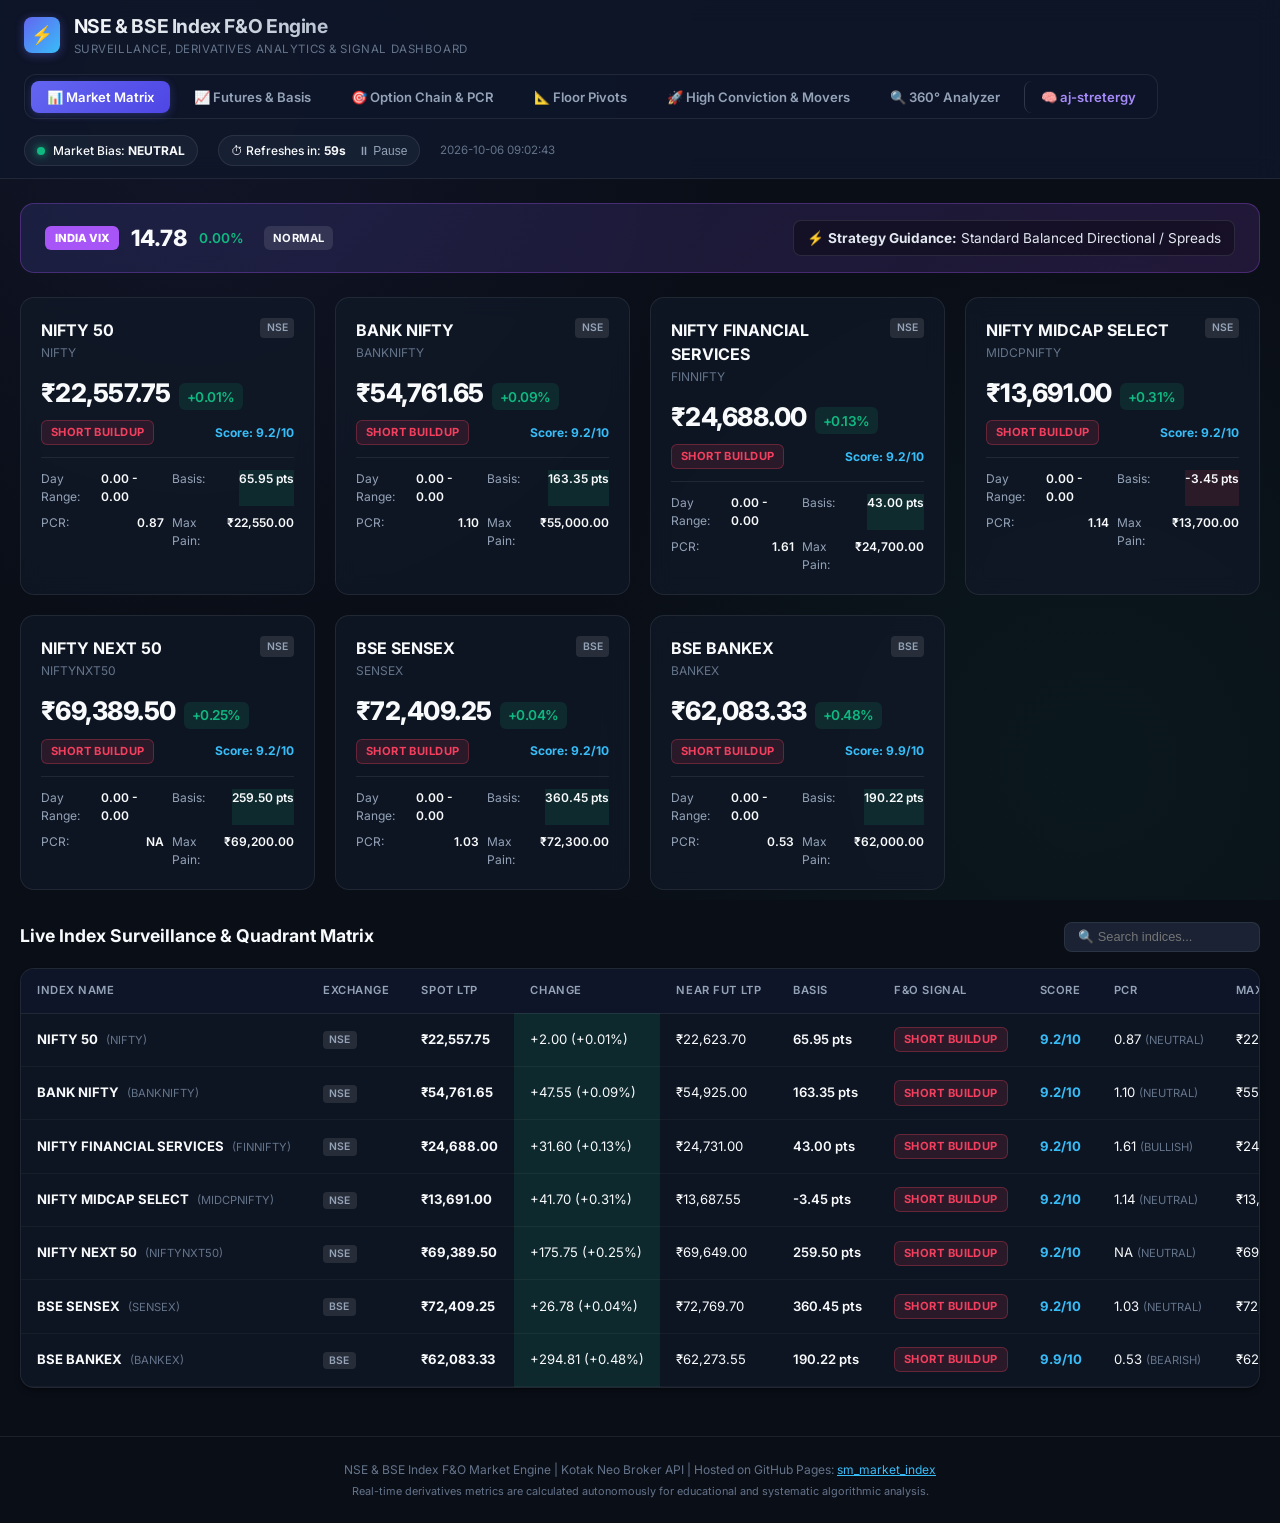
==== commit d10287e0: "Update index.html [NSE & BSE Index Dashboard]" ====
--- a/index.html
+++ b/index.html
@@ -36,14 +36,14 @@
         <div class="header-status-bar">
             <div class="status-pill">
                 <span class="pulse-dot"></span>
-                <span>Market Bias: <b>MILD BEARISH</b></span>
+                <span>Market Bias: <b>NEUTRAL</b></span>
             </div>
             <div class="status-pill">
                 <span>⏱ Refreshes in: <b id="countdownTimer">60s</b></span>
                 <button id="pauseRefreshBtn" style="background:transparent; border:none; color:var(--text-muted); cursor:pointer; font-size:0.75rem; margin-left:4px;">⏸ Pause</button>
             </div>
             <div style="font-size:0.72rem; color:var(--text-dim);">
-                2026-10-06 09:01:24
+                2026-10-06 09:02:43
             </div>
         </div>
     </header>
@@ -80,17 +80,17 @@
                 <span class="card-exchange">NSE</span>
             </div>
             <div class="card-price">
-                ₹22,508.10
-                <span class="card-change badge-down">-0.21%</span>
+                ₹22,557.75
+                <span class="card-change badge-up">+0.01%</span>
             </div>
             <div style="display:flex; justify-content:space-between; align-items:center; margin-bottom:0.75rem;">
                 <span class="badge badge-short">SHORT BUILDUP</span>
-                <span style="font-size:0.75rem; font-weight:700; color:var(--accent-blue);">Score: 9.9/10</span>
+                <span style="font-size:0.75rem; font-weight:700; color:var(--accent-blue);">Score: 9.2/10</span>
             </div>
             <div class="card-metrics">
                 <div class="metric-row"><span>Day Range:</span><span class="metric-val">0.00 - 0.00</span></div>
-                <div class="metric-row"><span>Basis:</span><span class="metric-val badge-up">115.60 pts</span></div>
-                <div class="metric-row"><span>PCR:</span><span class="metric-val">1.16</span></div>
+                <div class="metric-row"><span>Basis:</span><span class="metric-val badge-up">65.95 pts</span></div>
+                <div class="metric-row"><span>PCR:</span><span class="metric-val">0.87</span></div>
                 <div class="metric-row"><span>Max Pain:</span><span class="metric-val">₹22,550.00</span></div>
             </div>
         </div>
@@ -104,17 +104,17 @@
                 <span class="card-exchange">NSE</span>
             </div>
             <div class="card-price">
-                ₹54,593.15
-                <span class="card-change badge-down">-0.22%</span>
+                ₹54,761.65
+                <span class="card-change badge-up">+0.09%</span>
             </div>
             <div style="display:flex; justify-content:space-between; align-items:center; margin-bottom:0.75rem;">
                 <span class="badge badge-short">SHORT BUILDUP</span>
-                <span style="font-size:0.75rem; font-weight:700; color:var(--accent-blue);">Score: 9.9/10</span>
+                <span style="font-size:0.75rem; font-weight:700; color:var(--accent-blue);">Score: 9.2/10</span>
             </div>
             <div class="card-metrics">
                 <div class="metric-row"><span>Day Range:</span><span class="metric-val">0.00 - 0.00</span></div>
-                <div class="metric-row"><span>Basis:</span><span class="metric-val badge-up">331.85 pts</span></div>
-                <div class="metric-row"><span>PCR:</span><span class="metric-val">1.19</span></div>
+                <div class="metric-row"><span>Basis:</span><span class="metric-val badge-up">163.35 pts</span></div>
+                <div class="metric-row"><span>PCR:</span><span class="metric-val">1.10</span></div>
                 <div class="metric-row"><span>Max Pain:</span><span class="metric-val">₹55,000.00</span></div>
             </div>
         </div>
@@ -128,18 +128,18 @@
                 <span class="card-exchange">NSE</span>
             </div>
             <div class="card-price">
-                ₹24,608.40
-                <span class="card-change badge-down">-0.19%</span>
+                ₹24,688.00
+                <span class="card-change badge-up">+0.13%</span>
             </div>
             <div style="display:flex; justify-content:space-between; align-items:center; margin-bottom:0.75rem;">
                 <span class="badge badge-short">SHORT BUILDUP</span>
-                <span style="font-size:0.75rem; font-weight:700; color:var(--accent-blue);">Score: 10.0/10</span>
+                <span style="font-size:0.75rem; font-weight:700; color:var(--accent-blue);">Score: 9.2/10</span>
             </div>
             <div class="card-metrics">
                 <div class="metric-row"><span>Day Range:</span><span class="metric-val">0.00 - 0.00</span></div>
-                <div class="metric-row"><span>Basis:</span><span class="metric-val badge-up">122.60 pts</span></div>
-                <div class="metric-row"><span>PCR:</span><span class="metric-val">2.17</span></div>
-                <div class="metric-row"><span>Max Pain:</span><span class="metric-val">₹24,650.00</span></div>
+                <div class="metric-row"><span>Basis:</span><span class="metric-val badge-up">43.00 pts</span></div>
+                <div class="metric-row"><span>PCR:</span><span class="metric-val">1.61</span></div>
+                <div class="metric-row"><span>Max Pain:</span><span class="metric-val">₹24,700.00</span></div>
             </div>
         </div>
         
@@ -152,17 +152,17 @@
                 <span class="card-exchange">NSE</span>
             </div>
             <div class="card-price">
-                ₹13,665.80
-                <span class="card-change badge-up">+0.12%</span>
+                ₹13,691.00
+                <span class="card-change badge-up">+0.31%</span>
             </div>
             <div style="display:flex; justify-content:space-between; align-items:center; margin-bottom:0.75rem;">
                 <span class="badge badge-short">SHORT BUILDUP</span>
-                <span style="font-size:0.75rem; font-weight:700; color:var(--accent-blue);">Score: 8.6/10</span>
+                <span style="font-size:0.75rem; font-weight:700; color:var(--accent-blue);">Score: 9.2/10</span>
             </div>
             <div class="card-metrics">
                 <div class="metric-row"><span>Day Range:</span><span class="metric-val">0.00 - 0.00</span></div>
-                <div class="metric-row"><span>Basis:</span><span class="metric-val badge-up">21.75 pts</span></div>
-                <div class="metric-row"><span>PCR:</span><span class="metric-val">1.16</span></div>
+                <div class="metric-row"><span>Basis:</span><span class="metric-val badge-down">-3.45 pts</span></div>
+                <div class="metric-row"><span>PCR:</span><span class="metric-val">1.14</span></div>
                 <div class="metric-row"><span>Max Pain:</span><span class="metric-val">₹13,700.00</span></div>
             </div>
         </div>
@@ -176,16 +176,16 @@
                 <span class="card-exchange">NSE</span>
             </div>
             <div class="card-price">
-                ₹69,413.70
-                <span class="card-change badge-up">+0.29%</span>
+                ₹69,389.50
+                <span class="card-change badge-up">+0.25%</span>
             </div>
             <div style="display:flex; justify-content:space-between; align-items:center; margin-bottom:0.75rem;">
                 <span class="badge badge-short">SHORT BUILDUP</span>
-                <span style="font-size:0.75rem; font-weight:700; color:var(--accent-blue);">Score: 8.6/10</span>
+                <span style="font-size:0.75rem; font-weight:700; color:var(--accent-blue);">Score: 9.2/10</span>
             </div>
             <div class="card-metrics">
                 <div class="metric-row"><span>Day Range:</span><span class="metric-val">0.00 - 0.00</span></div>
-                <div class="metric-row"><span>Basis:</span><span class="metric-val badge-up">235.30 pts</span></div>
+                <div class="metric-row"><span>Basis:</span><span class="metric-val badge-up">259.50 pts</span></div>
                 <div class="metric-row"><span>PCR:</span><span class="metric-val">NA</span></div>
                 <div class="metric-row"><span>Max Pain:</span><span class="metric-val">₹69,200.00</span></div>
             </div>
@@ -200,18 +200,18 @@
                 <span class="card-exchange">BSE</span>
             </div>
             <div class="card-price">
-                ₹72,510.64
-                <span class="card-change badge-up">+0.18%</span>
+                ₹72,409.25
+                <span class="card-change badge-up">+0.04%</span>
             </div>
             <div style="display:flex; justify-content:space-between; align-items:center; margin-bottom:0.75rem;">
                 <span class="badge badge-short">SHORT BUILDUP</span>
-                <span style="font-size:0.75rem; font-weight:700; color:var(--accent-blue);">Score: 9.3/10</span>
+                <span style="font-size:0.75rem; font-weight:700; color:var(--accent-blue);">Score: 9.2/10</span>
             </div>
             <div class="card-metrics">
                 <div class="metric-row"><span>Day Range:</span><span class="metric-val">0.00 - 0.00</span></div>
-                <div class="metric-row"><span>Basis:</span><span class="metric-val badge-up">259.06 pts</span></div>
-                <div class="metric-row"><span>PCR:</span><span class="metric-val">0.84</span></div>
-                <div class="metric-row"><span>Max Pain:</span><span class="metric-val">₹72,400.00</span></div>
+                <div class="metric-row"><span>Basis:</span><span class="metric-val badge-up">360.45 pts</span></div>
+                <div class="metric-row"><span>PCR:</span><span class="metric-val">1.03</span></div>
+                <div class="metric-row"><span>Max Pain:</span><span class="metric-val">₹72,300.00</span></div>
             </div>
         </div>
         
@@ -224,16 +224,16 @@
                 <span class="card-exchange">BSE</span>
             </div>
             <div class="card-price">
-                ₹62,051.52
-                <span class="card-change badge-up">+0.43%</span>
+                ₹62,083.33
+                <span class="card-change badge-up">+0.48%</span>
             </div>
             <div style="display:flex; justify-content:space-between; align-items:center; margin-bottom:0.75rem;">
                 <span class="badge badge-short">SHORT BUILDUP</span>
-                <span style="font-size:0.75rem; font-weight:700; color:var(--accent-blue);">Score: 10.0/10</span>
+                <span style="font-size:0.75rem; font-weight:700; color:var(--accent-blue);">Score: 9.9/10</span>
             </div>
             <div class="card-metrics">
                 <div class="metric-row"><span>Day Range:</span><span class="metric-val">0.00 - 0.00</span></div>
-                <div class="metric-row"><span>Basis:</span><span class="metric-val badge-up">222.03 pts</span></div>
+                <div class="metric-row"><span>Basis:</span><span class="metric-val badge-up">190.22 pts</span></div>
                 <div class="metric-row"><span>PCR:</span><span class="metric-val">0.53</span></div>
                 <div class="metric-row"><span>Max Pain:</span><span class="metric-val">₹62,000.00</span></div>
             </div>
@@ -268,13 +268,13 @@
         <tr>
             <td><b>NIFTY 50</b> <span style="font-size:0.7rem; color:var(--text-dim); margin-left:4px;">(NIFTY)</span></td>
             <td><span class="card-exchange">NSE</span></td>
-            <td style="font-weight:700;">₹22,508.10</td>
-            <td class="badge-down">-47.65 (-0.21%)</td>
+            <td style="font-weight:700;">₹22,557.75</td>
+            <td class="badge-up">+2.00 (+0.01%)</td>
             <td>₹22,623.70</td>
-            <td style="font-weight:600;">115.60 pts</td>
+            <td style="font-weight:600;">65.95 pts</td>
             <td><span class="badge badge-short">SHORT BUILDUP</span></td>
-            <td><b style="color:var(--accent-blue);">9.9/10</b></td>
-            <td>1.16 <span style="font-size:0.7rem; color:var(--text-dim);">(NEUTRAL)</span></td>
+            <td><b style="color:var(--accent-blue);">9.2/10</b></td>
+            <td>0.87 <span style="font-size:0.7rem; color:var(--text-dim);">(NEUTRAL)</span></td>
             <td>₹22,550.00</td>
             <td><span class="badge" style="background:rgba(148,163,184,0.12); color:#94a3b8;">RANGE BOUND</span></td>
         </tr>
@@ -282,13 +282,13 @@
         <tr>
             <td><b>BANK NIFTY</b> <span style="font-size:0.7rem; color:var(--text-dim); margin-left:4px;">(BANKNIFTY)</span></td>
             <td><span class="card-exchange">NSE</span></td>
-            <td style="font-weight:700;">₹54,593.15</td>
-            <td class="badge-down">-120.95 (-0.22%)</td>
+            <td style="font-weight:700;">₹54,761.65</td>
+            <td class="badge-up">+47.55 (+0.09%)</td>
             <td>₹54,925.00</td>
-            <td style="font-weight:600;">331.85 pts</td>
+            <td style="font-weight:600;">163.35 pts</td>
             <td><span class="badge badge-short">SHORT BUILDUP</span></td>
-            <td><b style="color:var(--accent-blue);">9.9/10</b></td>
-            <td>1.19 <span style="font-size:0.7rem; color:var(--text-dim);">(NEUTRAL)</span></td>
+            <td><b style="color:var(--accent-blue);">9.2/10</b></td>
+            <td>1.10 <span style="font-size:0.7rem; color:var(--text-dim);">(NEUTRAL)</span></td>
             <td>₹55,000.00</td>
             <td><span class="badge" style="background:rgba(148,163,184,0.12); color:#94a3b8;">RANGE BOUND</span></td>
         </tr>
@@ -296,27 +296,27 @@
         <tr>
             <td><b>NIFTY FINANCIAL SERVICES</b> <span style="font-size:0.7rem; color:var(--text-dim); margin-left:4px;">(FINNIFTY)</span></td>
             <td><span class="card-exchange">NSE</span></td>
-            <td style="font-weight:700;">₹24,608.40</td>
-            <td class="badge-down">-48.00 (-0.19%)</td>
+            <td style="font-weight:700;">₹24,688.00</td>
+            <td class="badge-up">+31.60 (+0.13%)</td>
             <td>₹24,731.00</td>
-            <td style="font-weight:600;">122.60 pts</td>
+            <td style="font-weight:600;">43.00 pts</td>
             <td><span class="badge badge-short">SHORT BUILDUP</span></td>
-            <td><b style="color:var(--accent-blue);">10.0/10</b></td>
-            <td>2.17 <span style="font-size:0.7rem; color:var(--text-dim);">(BULLISH)</span></td>
-            <td>₹24,650.00</td>
+            <td><b style="color:var(--accent-blue);">9.2/10</b></td>
+            <td>1.61 <span style="font-size:0.7rem; color:var(--text-dim);">(BULLISH)</span></td>
+            <td>₹24,700.00</td>
             <td><span class="badge" style="background:rgba(148,163,184,0.12); color:#94a3b8;">RANGE BOUND</span></td>
         </tr>
         
         <tr>
             <td><b>NIFTY MIDCAP SELECT</b> <span style="font-size:0.7rem; color:var(--text-dim); margin-left:4px;">(MIDCPNIFTY)</span></td>
             <td><span class="card-exchange">NSE</span></td>
-            <td style="font-weight:700;">₹13,665.80</td>
-            <td class="badge-up">+16.50 (+0.12%)</td>
+            <td style="font-weight:700;">₹13,691.00</td>
+            <td class="badge-up">+41.70 (+0.31%)</td>
             <td>₹13,687.55</td>
-            <td style="font-weight:600;">21.75 pts</td>
+            <td style="font-weight:600;">-3.45 pts</td>
             <td><span class="badge badge-short">SHORT BUILDUP</span></td>
-            <td><b style="color:var(--accent-blue);">8.6/10</b></td>
-            <td>1.16 <span style="font-size:0.7rem; color:var(--text-dim);">(NEUTRAL)</span></td>
+            <td><b style="color:var(--accent-blue);">9.2/10</b></td>
+            <td>1.14 <span style="font-size:0.7rem; color:var(--text-dim);">(NEUTRAL)</span></td>
             <td>₹13,700.00</td>
             <td><span class="badge" style="background:rgba(148,163,184,0.12); color:#94a3b8;">RANGE BOUND</span></td>
         </tr>
@@ -324,12 +324,12 @@
         <tr>
             <td><b>NIFTY NEXT 50</b> <span style="font-size:0.7rem; color:var(--text-dim); margin-left:4px;">(NIFTYNXT50)</span></td>
             <td><span class="card-exchange">NSE</span></td>
-            <td style="font-weight:700;">₹69,413.70</td>
-            <td class="badge-up">+199.95 (+0.29%)</td>
+            <td style="font-weight:700;">₹69,389.50</td>
+            <td class="badge-up">+175.75 (+0.25%)</td>
             <td>₹69,649.00</td>
-            <td style="font-weight:600;">235.30 pts</td>
+            <td style="font-weight:600;">259.50 pts</td>
             <td><span class="badge badge-short">SHORT BUILDUP</span></td>
-            <td><b style="color:var(--accent-blue);">8.6/10</b></td>
+            <td><b style="color:var(--accent-blue);">9.2/10</b></td>
             <td>NA <span style="font-size:0.7rem; color:var(--text-dim);">(NEUTRAL)</span></td>
             <td>₹69,200.00</td>
             <td><span class="badge" style="background:rgba(148,163,184,0.12); color:#94a3b8;">RANGE BOUND</span></td>
@@ -338,26 +338,26 @@
         <tr>
             <td><b>BSE SENSEX</b> <span style="font-size:0.7rem; color:var(--text-dim); margin-left:4px;">(SENSEX)</span></td>
             <td><span class="card-exchange">BSE</span></td>
-            <td style="font-weight:700;">₹72,510.64</td>
-            <td class="badge-up">+128.17 (+0.18%)</td>
+            <td style="font-weight:700;">₹72,409.25</td>
+            <td class="badge-up">+26.78 (+0.04%)</td>
             <td>₹72,769.70</td>
-            <td style="font-weight:600;">259.06 pts</td>
+            <td style="font-weight:600;">360.45 pts</td>
             <td><span class="badge badge-short">SHORT BUILDUP</span></td>
-            <td><b style="color:var(--accent-blue);">9.3/10</b></td>
-            <td>0.84 <span style="font-size:0.7rem; color:var(--text-dim);">(NEUTRAL)</span></td>
-            <td>₹72,400.00</td>
+            <td><b style="color:var(--accent-blue);">9.2/10</b></td>
+            <td>1.03 <span style="font-size:0.7rem; color:var(--text-dim);">(NEUTRAL)</span></td>
+            <td>₹72,300.00</td>
             <td><span class="badge" style="background:rgba(148,163,184,0.12); color:#94a3b8;">RANGE BOUND</span></td>
         </tr>
         
         <tr>
             <td><b>BSE BANKEX</b> <span style="font-size:0.7rem; color:var(--text-dim); margin-left:4px;">(BANKEX)</span></td>
             <td><span class="card-exchange">BSE</span></td>
-            <td style="font-weight:700;">₹62,051.52</td>
-            <td class="badge-up">+263.00 (+0.43%)</td>
+            <td style="font-weight:700;">₹62,083.33</td>
+            <td class="badge-up">+294.81 (+0.48%)</td>
             <td>₹62,273.55</td>
-            <td style="font-weight:600;">222.03 pts</td>
+            <td style="font-weight:600;">190.22 pts</td>
             <td><span class="badge badge-short">SHORT BUILDUP</span></td>
-            <td><b style="color:var(--accent-blue);">10.0/10</b></td>
+            <td><b style="color:var(--accent-blue);">9.9/10</b></td>
             <td>0.53 <span style="font-size:0.7rem; color:var(--text-dim);">(BEARISH)</span></td>
             <td>₹62,000.00</td>
             <td><span class="badge" style="background:rgba(148,163,184,0.12); color:#94a3b8;">RANGE BOUND</span></td>
@@ -398,12 +398,12 @@
                 
         <tr>
             <td><b>NIFTY 50</b> (NIFTY)</td>
-            <td>₹22,508.10</td>
+            <td>₹22,557.75</td>
             <td style="font-weight:700; color:var(--accent-blue);">₹22,623.70</td>
             <td>0.01%</td>
             <td>0</td>
             <td>₹0.00</td>
-            <td style="font-weight:700;">115.60 pts</td>
+            <td style="font-weight:700;">65.95 pts</td>
             <td><span class="badge badge-long">PREMIUM</span></td>
             <td>₹22,722.80</td>
             <td>2,307,370</td>
@@ -413,12 +413,12 @@
         
         <tr>
             <td><b>BANK NIFTY</b> (BANKNIFTY)</td>
-            <td>₹54,593.15</td>
+            <td>₹54,761.65</td>
             <td style="font-weight:700; color:var(--accent-blue);">₹54,925.00</td>
             <td>0.00%</td>
             <td>0</td>
             <td>₹0.00</td>
-            <td style="font-weight:700;">331.85 pts</td>
+            <td style="font-weight:700;">163.35 pts</td>
             <td><span class="badge badge-long">PREMIUM</span></td>
             <td>₹55,228.00</td>
             <td>162,960</td>
@@ -428,12 +428,12 @@
         
         <tr>
             <td><b>NIFTY FINANCIAL SERVICES</b> (FINNIFTY)</td>
-            <td>₹24,608.40</td>
+            <td>₹24,688.00</td>
             <td style="font-weight:700; color:var(--accent-blue);">₹24,731.00</td>
             <td>-0.04%</td>
             <td>0</td>
             <td>₹0.00</td>
-            <td style="font-weight:700;">122.60 pts</td>
+            <td style="font-weight:700;">43.00 pts</td>
             <td><span class="badge badge-long">PREMIUM</span></td>
             <td>₹24,880.30</td>
             <td>240</td>
@@ -443,13 +443,13 @@
         
         <tr>
             <td><b>NIFTY MIDCAP SELECT</b> (MIDCPNIFTY)</td>
-            <td>₹13,665.80</td>
+            <td>₹13,691.00</td>
             <td style="font-weight:700; color:var(--accent-blue);">₹13,687.55</td>
             <td>0.14%</td>
             <td>0</td>
             <td>₹0.00</td>
-            <td style="font-weight:700;">21.75 pts</td>
-            <td><span class="badge badge-long">PREMIUM</span></td>
+            <td style="font-weight:700;">-3.45 pts</td>
+            <td><span class="badge badge-short">DISCOUNT</span></td>
             <td>₹13,722.70</td>
             <td>78,360</td>
             <td>₹13,751.00</td>
@@ -458,12 +458,12 @@
         
         <tr>
             <td><b>NIFTY NEXT 50</b> (NIFTYNXT50)</td>
-            <td>₹69,413.70</td>
+            <td>₹69,389.50</td>
             <td style="font-weight:700; color:var(--accent-blue);">₹69,649.00</td>
             <td>0.15%</td>
             <td>0</td>
             <td>₹0.00</td>
-            <td style="font-weight:700;">235.30 pts</td>
+            <td style="font-weight:700;">259.50 pts</td>
             <td><span class="badge badge-long">PREMIUM</span></td>
             <td>₹69,744.40</td>
             <td>275</td>
@@ -473,12 +473,12 @@
         
         <tr>
             <td><b>BSE SENSEX</b> (SENSEX)</td>
-            <td>₹72,510.64</td>
+            <td>₹72,409.25</td>
             <td style="font-weight:700; color:var(--accent-blue);">₹72,769.70</td>
             <td>0.00%</td>
             <td>93,440</td>
             <td>₹0.00</td>
-            <td style="font-weight:700;">259.06 pts</td>
+            <td style="font-weight:700;">360.45 pts</td>
             <td><span class="badge badge-long">PREMIUM</span></td>
             <td>₹73,284.80</td>
             <td>0</td>
@@ -488,12 +488,12 @@
         
         <tr>
             <td><b>BSE BANKEX</b> (BANKEX)</td>
-            <td>₹62,051.52</td>
+            <td>₹62,083.33</td>
             <td style="font-weight:700; color:var(--accent-blue);">₹62,273.55</td>
             <td>0.00%</td>
             <td>0</td>
             <td>₹0.00</td>
-            <td style="font-weight:700;">222.03 pts</td>
+            <td style="font-weight:700;">190.22 pts</td>
             <td><span class="badge badge-long">PREMIUM</span></td>
             <td>₹62,274.60</td>
             <td>0</td>
@@ -515,12 +515,12 @@
         <div class="card">
             <div class="card-top">
                 <div class="card-title">NIFTY 50 Options Analysis</div>
-                <span class="badge badge-flat">NEUTRAL (PCR 1.16)</span>
+                <span class="badge badge-flat">NEUTRAL (PCR 0.87)</span>
             </div>
             <div style="display:grid; grid-template-columns:repeat(2, 1fr); gap:0.75rem; margin-top:0.75rem; font-size:0.8rem;">
                 <div style="background:rgba(255,255,255,0.03); padding:0.6rem; border-radius:8px;">
                     <div style="color:var(--text-muted); font-size:0.7rem;">ATM Strike</div>
-                    <div style="font-size:1.1rem; font-weight:700;">₹22,500.00</div>
+                    <div style="font-size:1.1rem; font-weight:700;">₹22,550.00</div>
                 </div>
                 <div style="background:rgba(255,255,255,0.03); padding:0.6rem; border-radius:8px;">
                     <div style="color:var(--text-muted); font-size:0.7rem;">Max Pain</div>
@@ -528,28 +528,28 @@
                 </div>
                 <div style="background:rgba(255,255,255,0.03); padding:0.6rem; border-radius:8px;">
                     <div style="color:var(--text-muted); font-size:0.7rem;">ATM Straddle Premium</div>
-                    <div style="font-size:1rem; font-weight:700; color:var(--accent-blue);">₹171.50</div>
+                    <div style="font-size:1rem; font-weight:700; color:var(--accent-blue);">₹161.95</div>
                 </div>
                 <div style="background:rgba(255,255,255,0.03); padding:0.6rem; border-radius:8px;">
                     <div style="color:var(--text-muted); font-size:0.7rem;">Implied Move (1-SD)</div>
-                    <div style="font-size:1rem; font-weight:700;">±0.76%</div>
+                    <div style="font-size:1rem; font-weight:700;">±0.72%</div>
                 </div>
             </div>
             <div style="margin-top:0.75rem; font-size:0.72rem; color:var(--text-dim); display:flex; justify-content:space-between;">
-                <span>Total Call OI: <b>54,800,460</b></span>
-                <span>Total Put OI: <b>63,571,235</b></span>
+                <span>Total Call OI: <b>68,835,455</b></span>
+                <span>Total Put OI: <b>60,076,575</b></span>
             </div>
         </div>
         
         <div class="card">
             <div class="card-top">
                 <div class="card-title">BANK NIFTY Options Analysis</div>
-                <span class="badge badge-flat">NEUTRAL (PCR 1.19)</span>
+                <span class="badge badge-flat">NEUTRAL (PCR 1.1)</span>
             </div>
             <div style="display:grid; grid-template-columns:repeat(2, 1fr); gap:0.75rem; margin-top:0.75rem; font-size:0.8rem;">
                 <div style="background:rgba(255,255,255,0.03); padding:0.6rem; border-radius:8px;">
                     <div style="color:var(--text-muted); font-size:0.7rem;">ATM Strike</div>
-                    <div style="font-size:1.1rem; font-weight:700;">₹54,600.00</div>
+                    <div style="font-size:1.1rem; font-weight:700;">₹54,800.00</div>
                 </div>
                 <div style="background:rgba(255,255,255,0.03); padding:0.6rem; border-radius:8px;">
                     <div style="color:var(--text-muted); font-size:0.7rem;">Max Pain</div>
@@ -557,57 +557,57 @@
                 </div>
                 <div style="background:rgba(255,255,255,0.03); padding:0.6rem; border-radius:8px;">
                     <div style="color:var(--text-muted); font-size:0.7rem;">ATM Straddle Premium</div>
-                    <div style="font-size:1rem; font-weight:700; color:var(--accent-blue);">₹1,756.60</div>
+                    <div style="font-size:1rem; font-weight:700; color:var(--accent-blue);">₹1,722.20</div>
                 </div>
                 <div style="background:rgba(255,255,255,0.03); padding:0.6rem; border-radius:8px;">
                     <div style="color:var(--text-muted); font-size:0.7rem;">Implied Move (1-SD)</div>
-                    <div style="font-size:1rem; font-weight:700;">±3.22%</div>
+                    <div style="font-size:1rem; font-weight:700;">±3.14%</div>
                 </div>
             </div>
             <div style="margin-top:0.75rem; font-size:0.72rem; color:var(--text-dim); display:flex; justify-content:space-between;">
-                <span>Total Call OI: <b>1,714,800</b></span>
-                <span>Total Put OI: <b>2,045,340</b></span>
+                <span>Total Call OI: <b>1,853,100</b></span>
+                <span>Total Put OI: <b>2,036,820</b></span>
             </div>
         </div>
         
         <div class="card">
             <div class="card-top">
                 <div class="card-title">NIFTY FINANCIAL SERVICES Options Analysis</div>
-                <span class="badge badge-long">BULLISH (PCR 2.17)</span>
+                <span class="badge badge-long">BULLISH (PCR 1.61)</span>
             </div>
             <div style="display:grid; grid-template-columns:repeat(2, 1fr); gap:0.75rem; margin-top:0.75rem; font-size:0.8rem;">
                 <div style="background:rgba(255,255,255,0.03); padding:0.6rem; border-radius:8px;">
                     <div style="color:var(--text-muted); font-size:0.7rem;">ATM Strike</div>
-                    <div style="font-size:1.1rem; font-weight:700;">₹24,600.00</div>
+                    <div style="font-size:1.1rem; font-weight:700;">₹24,700.00</div>
                 </div>
                 <div style="background:rgba(255,255,255,0.03); padding:0.6rem; border-radius:8px;">
                     <div style="color:var(--text-muted); font-size:0.7rem;">Max Pain</div>
-                    <div style="font-size:1.1rem; font-weight:700; color:var(--accent-purple);">₹24,650.00</div>
+                    <div style="font-size:1.1rem; font-weight:700; color:var(--accent-purple);">₹24,700.00</div>
                 </div>
                 <div style="background:rgba(255,255,255,0.03); padding:0.6rem; border-radius:8px;">
                     <div style="color:var(--text-muted); font-size:0.7rem;">ATM Straddle Premium</div>
-                    <div style="font-size:1rem; font-weight:700; color:var(--accent-blue);">₹865.50</div>
+                    <div style="font-size:1rem; font-weight:700; color:var(--accent-blue);">₹839.75</div>
                 </div>
                 <div style="background:rgba(255,255,255,0.03); padding:0.6rem; border-radius:8px;">
                     <div style="color:var(--text-muted); font-size:0.7rem;">Implied Move (1-SD)</div>
-                    <div style="font-size:1rem; font-weight:700;">±3.52%</div>
+                    <div style="font-size:1rem; font-weight:700;">±3.40%</div>
                 </div>
             </div>
             <div style="margin-top:0.75rem; font-size:0.72rem; color:var(--text-dim); display:flex; justify-content:space-between;">
-                <span>Total Call OI: <b>46,320</b></span>
-                <span>Total Put OI: <b>100,620</b></span>
+                <span>Total Call OI: <b>51,120</b></span>
+                <span>Total Put OI: <b>82,140</b></span>
             </div>
         </div>
         
         <div class="card">
             <div class="card-top">
                 <div class="card-title">NIFTY MIDCAP SELECT Options Analysis</div>
-                <span class="badge badge-flat">NEUTRAL (PCR 1.16)</span>
+                <span class="badge badge-flat">NEUTRAL (PCR 1.14)</span>
             </div>
             <div style="display:grid; grid-template-columns:repeat(2, 1fr); gap:0.75rem; margin-top:0.75rem; font-size:0.8rem;">
                 <div style="background:rgba(255,255,255,0.03); padding:0.6rem; border-radius:8px;">
                     <div style="color:var(--text-muted); font-size:0.7rem;">ATM Strike</div>
-                    <div style="font-size:1.1rem; font-weight:700;">₹13,675.00</div>
+                    <div style="font-size:1.1rem; font-weight:700;">₹13,700.00</div>
                 </div>
                 <div style="background:rgba(255,255,255,0.03); padding:0.6rem; border-radius:8px;">
                     <div style="color:var(--text-muted); font-size:0.7rem;">Max Pain</div>
@@ -615,16 +615,16 @@
                 </div>
                 <div style="background:rgba(255,255,255,0.03); padding:0.6rem; border-radius:8px;">
                     <div style="color:var(--text-muted); font-size:0.7rem;">ATM Straddle Premium</div>
-                    <div style="font-size:1rem; font-weight:700; color:var(--accent-blue);">₹476.45</div>
+                    <div style="font-size:1rem; font-weight:700; color:var(--accent-blue);">₹476.85</div>
                 </div>
                 <div style="background:rgba(255,255,255,0.03); padding:0.6rem; border-radius:8px;">
                     <div style="color:var(--text-muted); font-size:0.7rem;">Implied Move (1-SD)</div>
-                    <div style="font-size:1rem; font-weight:700;">±3.49%</div>
+                    <div style="font-size:1rem; font-weight:700;">±3.48%</div>
                 </div>
             </div>
             <div style="margin-top:0.75rem; font-size:0.72rem; color:var(--text-dim); display:flex; justify-content:space-between;">
-                <span>Total Call OI: <b>629,400</b></span>
-                <span>Total Put OI: <b>732,720</b></span>
+                <span>Total Call OI: <b>638,520</b></span>
+                <span>Total Put OI: <b>724,920</b></span>
             </div>
         </div>
         
@@ -648,7 +648,7 @@
                 </div>
                 <div style="background:rgba(255,255,255,0.03); padding:0.6rem; border-radius:8px;">
                     <div style="color:var(--text-muted); font-size:0.7rem;">Implied Move (1-SD)</div>
-                    <div style="font-size:1rem; font-weight:700;">±9.89%</div>
+                    <div style="font-size:1rem; font-weight:700;">±9.90%</div>
                 </div>
             </div>
             <div style="margin-top:0.75rem; font-size:0.72rem; color:var(--text-dim); display:flex; justify-content:space-between;">
@@ -660,20 +660,20 @@
         <div class="card">
             <div class="card-top">
                 <div class="card-title">BSE SENSEX Options Analysis</div>
-                <span class="badge badge-flat">NEUTRAL (PCR 0.84)</span>
+                <span class="badge badge-flat">NEUTRAL (PCR 1.03)</span>
             </div>
             <div style="display:grid; grid-template-columns:repeat(2, 1fr); gap:0.75rem; margin-top:0.75rem; font-size:0.8rem;">
                 <div style="background:rgba(255,255,255,0.03); padding:0.6rem; border-radius:8px;">
                     <div style="color:var(--text-muted); font-size:0.7rem;">ATM Strike</div>
-                    <div style="font-size:1.1rem; font-weight:700;">₹72,500.00</div>
+                    <div style="font-size:1.1rem; font-weight:700;">₹72,400.00</div>
                 </div>
                 <div style="background:rgba(255,255,255,0.03); padding:0.6rem; border-radius:8px;">
                     <div style="color:var(--text-muted); font-size:0.7rem;">Max Pain</div>
-                    <div style="font-size:1.1rem; font-weight:700; color:var(--accent-purple);">₹72,400.00</div>
+                    <div style="font-size:1.1rem; font-weight:700; color:var(--accent-purple);">₹72,300.00</div>
                 </div>
                 <div style="background:rgba(255,255,255,0.03); padding:0.6rem; border-radius:8px;">
                     <div style="color:var(--text-muted); font-size:0.7rem;">ATM Straddle Premium</div>
-                    <div style="font-size:1rem; font-weight:700; color:var(--accent-blue);">₹905.20</div>
+                    <div style="font-size:1rem; font-weight:700; color:var(--accent-blue);">₹905.95</div>
                 </div>
                 <div style="background:rgba(255,255,255,0.03); padding:0.6rem; border-radius:8px;">
                     <div style="color:var(--text-muted); font-size:0.7rem;">Implied Move (1-SD)</div>
@@ -681,8 +681,8 @@
                 </div>
             </div>
             <div style="margin-top:0.75rem; font-size:0.72rem; color:var(--text-dim); display:flex; justify-content:space-between;">
-                <span>Total Call OI: <b>3,479,400</b></span>
-                <span>Total Put OI: <b>2,924,520</b></span>
+                <span>Total Call OI: <b>2,937,280</b></span>
+                <span>Total Put OI: <b>3,031,960</b></span>
             </div>
         </div>
         
@@ -746,7 +746,7 @@
                 
         <tr>
             <td><b>NIFTY 50</b> (NIFTY)</td>
-            <td style="font-weight:700;">₹22,508.10</td>
+            <td style="font-weight:700;">₹22,557.75</td>
             <td><span class="badge" style="background:rgba(148,163,184,0.12); color:#94a3b8;">RANGE BOUND</span></td>
             <td style="color:#f43f5e;">₹NA</td>
             <td style="color:#fb7185;">₹NA</td>
@@ -759,7 +759,7 @@
         
         <tr>
             <td><b>BANK NIFTY</b> (BANKNIFTY)</td>
-            <td style="font-weight:700;">₹54,593.15</td>
+            <td style="font-weight:700;">₹54,761.65</td>
             <td><span class="badge" style="background:rgba(148,163,184,0.12); color:#94a3b8;">RANGE BOUND</span></td>
             <td style="color:#f43f5e;">₹NA</td>
             <td style="color:#fb7185;">₹NA</td>
@@ -772,7 +772,7 @@
         
         <tr>
             <td><b>NIFTY FINANCIAL SERVICES</b> (FINNIFTY)</td>
-            <td style="font-weight:700;">₹24,608.40</td>
+            <td style="font-weight:700;">₹24,688.00</td>
             <td><span class="badge" style="background:rgba(148,163,184,0.12); color:#94a3b8;">RANGE BOUND</span></td>
             <td style="color:#f43f5e;">₹NA</td>
             <td style="color:#fb7185;">₹NA</td>
@@ -785,7 +785,7 @@
         
         <tr>
             <td><b>NIFTY MIDCAP SELECT</b> (MIDCPNIFTY)</td>
-            <td style="font-weight:700;">₹13,665.80</td>
+            <td style="font-weight:700;">₹13,691.00</td>
             <td><span class="badge" style="background:rgba(148,163,184,0.12); color:#94a3b8;">RANGE BOUND</span></td>
             <td style="color:#f43f5e;">₹NA</td>
             <td style="color:#fb7185;">₹NA</td>
@@ -798,7 +798,7 @@
         
         <tr>
             <td><b>NIFTY NEXT 50</b> (NIFTYNXT50)</td>
-            <td style="font-weight:700;">₹69,413.70</td>
+            <td style="font-weight:700;">₹69,389.50</td>
             <td><span class="badge" style="background:rgba(148,163,184,0.12); color:#94a3b8;">RANGE BOUND</span></td>
             <td style="color:#f43f5e;">₹NA</td>
             <td style="color:#fb7185;">₹NA</td>
@@ -811,7 +811,7 @@
         
         <tr>
             <td><b>BSE SENSEX</b> (SENSEX)</td>
-            <td style="font-weight:700;">₹72,510.64</td>
+            <td style="font-weight:700;">₹72,409.25</td>
             <td><span class="badge" style="background:rgba(148,163,184,0.12); color:#94a3b8;">RANGE BOUND</span></td>
             <td style="color:#f43f5e;">₹NA</td>
             <td style="color:#fb7185;">₹NA</td>
@@ -824,7 +824,7 @@
         
         <tr>
             <td><b>BSE BANKEX</b> (BANKEX)</td>
-            <td style="font-weight:700;">₹62,051.52</td>
+            <td style="font-weight:700;">₹62,083.33</td>
             <td><span class="badge" style="background:rgba(148,163,184,0.12); color:#94a3b8;">RANGE BOUND</span></td>
             <td style="color:#f43f5e;">₹NA</td>
             <td style="color:#fb7185;">₹NA</td>
@@ -1246,23 +1246,23 @@
             <div style="display:grid; grid-template-columns:repeat(auto-fit, minmax(280px, 1fr)); gap:1.25rem; margin-bottom:1.5rem;">
                 <div class="card">
                     <div style="font-size:0.75rem; color:var(--text-dim); text-transform:uppercase;">Spot & Futures Metrics</div>
-                    <div style="font-size:1.5rem; font-weight:800; margin:0.5rem 0;">₹22,508.10</div>
+                    <div style="font-size:1.5rem; font-weight:800; margin:0.5rem 0;">₹22,557.75</div>
                     <div class="card-metrics">
                         <div class="metric-row"><span>Day High / Low:</span><span class="metric-val">0.00 / 0.00</span></div>
                         <div class="metric-row"><span>Near Fut LTP:</span><span class="metric-val">₹22,623.70</span></div>
-                        <div class="metric-row"><span>Basis:</span><span class="metric-val">115.60 pts (PREMIUM)</span></div>
+                        <div class="metric-row"><span>Basis:</span><span class="metric-val">65.95 pts (PREMIUM)</span></div>
                         <div class="metric-row"><span>Open Interest:</span><span class="metric-val">0</span></div>
                     </div>
                 </div>
 
                 <div class="card">
                     <div style="font-size:0.75rem; color:var(--text-dim); text-transform:uppercase;">Derivative Sentiment & Range</div>
-                    <div style="font-size:1.5rem; font-weight:800; color:var(--accent-blue); margin:0.5rem 0;">PCR: 1.16</div>
-                    <div class="card-metrics">
-                        <div class="metric-row"><span>ATM Strike:</span><span class="metric-val">₹22,500.00</span></div>
+                    <div style="font-size:1.5rem; font-weight:800; color:var(--accent-blue); margin:0.5rem 0;">PCR: 0.87</div>
+                    <div class="card-metrics">
+                        <div class="metric-row"><span>ATM Strike:</span><span class="metric-val">₹22,550.00</span></div>
                         <div class="metric-row"><span>Max Pain:</span><span class="metric-val">₹22,550.00</span></div>
-                        <div class="metric-row"><span>ATM Straddle:</span><span class="metric-val">₹171.50</span></div>
-                        <div class="metric-row"><span>Expected Range:</span><span class="metric-val">±0.76%</span></div>
+                        <div class="metric-row"><span>ATM Straddle:</span><span class="metric-val">₹161.95</span></div>
+                        <div class="metric-row"><span>Expected Range:</span><span class="metric-val">±0.72%</span></div>
                     </div>
                 </div>
 
@@ -1283,23 +1283,23 @@
             <div style="display:grid; grid-template-columns:repeat(auto-fit, minmax(280px, 1fr)); gap:1.25rem; margin-bottom:1.5rem;">
                 <div class="card">
                     <div style="font-size:0.75rem; color:var(--text-dim); text-transform:uppercase;">Spot & Futures Metrics</div>
-                    <div style="font-size:1.5rem; font-weight:800; margin:0.5rem 0;">₹54,593.15</div>
+                    <div style="font-size:1.5rem; font-weight:800; margin:0.5rem 0;">₹54,761.65</div>
                     <div class="card-metrics">
                         <div class="metric-row"><span>Day High / Low:</span><span class="metric-val">0.00 / 0.00</span></div>
                         <div class="metric-row"><span>Near Fut LTP:</span><span class="metric-val">₹54,925.00</span></div>
-                        <div class="metric-row"><span>Basis:</span><span class="metric-val">331.85 pts (PREMIUM)</span></div>
+                        <div class="metric-row"><span>Basis:</span><span class="metric-val">163.35 pts (PREMIUM)</span></div>
                         <div class="metric-row"><span>Open Interest:</span><span class="metric-val">0</span></div>
                     </div>
                 </div>
 
                 <div class="card">
                     <div style="font-size:0.75rem; color:var(--text-dim); text-transform:uppercase;">Derivative Sentiment & Range</div>
-                    <div style="font-size:1.5rem; font-weight:800; color:var(--accent-blue); margin:0.5rem 0;">PCR: 1.19</div>
-                    <div class="card-metrics">
-                        <div class="metric-row"><span>ATM Strike:</span><span class="metric-val">₹54,600.00</span></div>
+                    <div style="font-size:1.5rem; font-weight:800; color:var(--accent-blue); margin:0.5rem 0;">PCR: 1.10</div>
+                    <div class="card-metrics">
+                        <div class="metric-row"><span>ATM Strike:</span><span class="metric-val">₹54,800.00</span></div>
                         <div class="metric-row"><span>Max Pain:</span><span class="metric-val">₹55,000.00</span></div>
-                        <div class="metric-row"><span>ATM Straddle:</span><span class="metric-val">₹1,756.60</span></div>
-                        <div class="metric-row"><span>Expected Range:</span><span class="metric-val">±3.22%</span></div>
+                        <div class="metric-row"><span>ATM Straddle:</span><span class="metric-val">₹1,722.20</span></div>
+                        <div class="metric-row"><span>Expected Range:</span><span class="metric-val">±3.14%</span></div>
                     </div>
                 </div>
 
@@ -1320,23 +1320,23 @@
             <div style="display:grid; grid-template-columns:repeat(auto-fit, minmax(280px, 1fr)); gap:1.25rem; margin-bottom:1.5rem;">
                 <div class="card">
                     <div style="font-size:0.75rem; color:var(--text-dim); text-transform:uppercase;">Spot & Futures Metrics</div>
-                    <div style="font-size:1.5rem; font-weight:800; margin:0.5rem 0;">₹24,608.40</div>
+                    <div style="font-size:1.5rem; font-weight:800; margin:0.5rem 0;">₹24,688.00</div>
                     <div class="card-metrics">
                         <div class="metric-row"><span>Day High / Low:</span><span class="metric-val">0.00 / 0.00</span></div>
                         <div class="metric-row"><span>Near Fut LTP:</span><span class="metric-val">₹24,731.00</span></div>
-                        <div class="metric-row"><span>Basis:</span><span class="metric-val">122.60 pts (PREMIUM)</span></div>
+                        <div class="metric-row"><span>Basis:</span><span class="metric-val">43.00 pts (PREMIUM)</span></div>
                         <div class="metric-row"><span>Open Interest:</span><span class="metric-val">0</span></div>
                     </div>
                 </div>
 
                 <div class="card">
                     <div style="font-size:0.75rem; color:var(--text-dim); text-transform:uppercase;">Derivative Sentiment & Range</div>
-                    <div style="font-size:1.5rem; font-weight:800; color:var(--accent-blue); margin:0.5rem 0;">PCR: 2.17</div>
-                    <div class="card-metrics">
-                        <div class="metric-row"><span>ATM Strike:</span><span class="metric-val">₹24,600.00</span></div>
-                        <div class="metric-row"><span>Max Pain:</span><span class="metric-val">₹24,650.00</span></div>
-                        <div class="metric-row"><span>ATM Straddle:</span><span class="metric-val">₹865.50</span></div>
-                        <div class="metric-row"><span>Expected Range:</span><span class="metric-val">±3.52%</span></div>
+                    <div style="font-size:1.5rem; font-weight:800; color:var(--accent-blue); margin:0.5rem 0;">PCR: 1.61</div>
+                    <div class="card-metrics">
+                        <div class="metric-row"><span>ATM Strike:</span><span class="metric-val">₹24,700.00</span></div>
+                        <div class="metric-row"><span>Max Pain:</span><span class="metric-val">₹24,700.00</span></div>
+                        <div class="metric-row"><span>ATM Straddle:</span><span class="metric-val">₹839.75</span></div>
+                        <div class="metric-row"><span>Expected Range:</span><span class="metric-val">±3.40%</span></div>
                     </div>
                 </div>
 
@@ -1357,23 +1357,23 @@
             <div style="display:grid; grid-template-columns:repeat(auto-fit, minmax(280px, 1fr)); gap:1.25rem; margin-bottom:1.5rem;">
                 <div class="card">
                     <div style="font-size:0.75rem; color:var(--text-dim); text-transform:uppercase;">Spot & Futures Metrics</div>
-                    <div style="font-size:1.5rem; font-weight:800; margin:0.5rem 0;">₹13,665.80</div>
+                    <div style="font-size:1.5rem; font-weight:800; margin:0.5rem 0;">₹13,691.00</div>
                     <div class="card-metrics">
                         <div class="metric-row"><span>Day High / Low:</span><span class="metric-val">0.00 / 0.00</span></div>
                         <div class="metric-row"><span>Near Fut LTP:</span><span class="metric-val">₹13,687.55</span></div>
-                        <div class="metric-row"><span>Basis:</span><span class="metric-val">21.75 pts (PREMIUM)</span></div>
+                        <div class="metric-row"><span>Basis:</span><span class="metric-val">-3.45 pts (DISCOUNT)</span></div>
                         <div class="metric-row"><span>Open Interest:</span><span class="metric-val">0</span></div>
                     </div>
                 </div>
 
                 <div class="card">
                     <div style="font-size:0.75rem; color:var(--text-dim); text-transform:uppercase;">Derivative Sentiment & Range</div>
-                    <div style="font-size:1.5rem; font-weight:800; color:var(--accent-blue); margin:0.5rem 0;">PCR: 1.16</div>
-                    <div class="card-metrics">
-                        <div class="metric-row"><span>ATM Strike:</span><span class="metric-val">₹13,675.00</span></div>
+                    <div style="font-size:1.5rem; font-weight:800; color:var(--accent-blue); margin:0.5rem 0;">PCR: 1.14</div>
+                    <div class="card-metrics">
+                        <div class="metric-row"><span>ATM Strike:</span><span class="metric-val">₹13,700.00</span></div>
                         <div class="metric-row"><span>Max Pain:</span><span class="metric-val">₹13,700.00</span></div>
-                        <div class="metric-row"><span>ATM Straddle:</span><span class="metric-val">₹476.45</span></div>
-                        <div class="metric-row"><span>Expected Range:</span><span class="metric-val">±3.49%</span></div>
+                        <div class="metric-row"><span>ATM Straddle:</span><span class="metric-val">₹476.85</span></div>
+                        <div class="metric-row"><span>Expected Range:</span><span class="metric-val">±3.48%</span></div>
                     </div>
                 </div>
 
@@ -1394,11 +1394,11 @@
             <div style="display:grid; grid-template-columns:repeat(auto-fit, minmax(280px, 1fr)); gap:1.25rem; margin-bottom:1.5rem;">
                 <div class="card">
                     <div style="font-size:0.75rem; color:var(--text-dim); text-transform:uppercase;">Spot & Futures Metrics</div>
-                    <div style="font-size:1.5rem; font-weight:800; margin:0.5rem 0;">₹69,413.70</div>
+                    <div style="font-size:1.5rem; font-weight:800; margin:0.5rem 0;">₹69,389.50</div>
                     <div class="card-metrics">
                         <div class="metric-row"><span>Day High / Low:</span><span class="metric-val">0.00 / 0.00</span></div>
                         <div class="metric-row"><span>Near Fut LTP:</span><span class="metric-val">₹69,649.00</span></div>
-                        <div class="metric-row"><span>Basis:</span><span class="metric-val">235.30 pts (PREMIUM)</span></div>
+                        <div class="metric-row"><span>Basis:</span><span class="metric-val">259.50 pts (PREMIUM)</span></div>
                         <div class="metric-row"><span>Open Interest:</span><span class="metric-val">0</span></div>
                     </div>
                 </div>
@@ -1410,7 +1410,7 @@
                         <div class="metric-row"><span>ATM Strike:</span><span class="metric-val">₹69,400.00</span></div>
                         <div class="metric-row"><span>Max Pain:</span><span class="metric-val">₹69,200.00</span></div>
                         <div class="metric-row"><span>ATM Straddle:</span><span class="metric-val">₹6,866.60</span></div>
-                        <div class="metric-row"><span>Expected Range:</span><span class="metric-val">±9.89%</span></div>
+                        <div class="metric-row"><span>Expected Range:</span><span class="metric-val">±9.90%</span></div>
                     </div>
                 </div>
 
@@ -1431,22 +1431,22 @@
             <div style="display:grid; grid-template-columns:repeat(auto-fit, minmax(280px, 1fr)); gap:1.25rem; margin-bottom:1.5rem;">
                 <div class="card">
                     <div style="font-size:0.75rem; color:var(--text-dim); text-transform:uppercase;">Spot & Futures Metrics</div>
-                    <div style="font-size:1.5rem; font-weight:800; margin:0.5rem 0;">₹72,510.64</div>
+                    <div style="font-size:1.5rem; font-weight:800; margin:0.5rem 0;">₹72,409.25</div>
                     <div class="card-metrics">
                         <div class="metric-row"><span>Day High / Low:</span><span class="metric-val">0.00 / 0.00</span></div>
                         <div class="metric-row"><span>Near Fut LTP:</span><span class="metric-val">₹72,769.70</span></div>
-                        <div class="metric-row"><span>Basis:</span><span class="metric-val">259.06 pts (PREMIUM)</span></div>
+                        <div class="metric-row"><span>Basis:</span><span class="metric-val">360.45 pts (PREMIUM)</span></div>
                         <div class="metric-row"><span>Open Interest:</span><span class="metric-val">93,440</span></div>
                     </div>
                 </div>
 
                 <div class="card">
                     <div style="font-size:0.75rem; color:var(--text-dim); text-transform:uppercase;">Derivative Sentiment & Range</div>
-                    <div style="font-size:1.5rem; font-weight:800; color:var(--accent-blue); margin:0.5rem 0;">PCR: 0.84</div>
-                    <div class="card-metrics">
-                        <div class="metric-row"><span>ATM Strike:</span><span class="metric-val">₹72,500.00</span></div>
-                        <div class="metric-row"><span>Max Pain:</span><span class="metric-val">₹72,400.00</span></div>
-                        <div class="metric-row"><span>ATM Straddle:</span><span class="metric-val">₹905.20</span></div>
+                    <div style="font-size:1.5rem; font-weight:800; color:var(--accent-blue); margin:0.5rem 0;">PCR: 1.03</div>
+                    <div class="card-metrics">
+                        <div class="metric-row"><span>ATM Strike:</span><span class="metric-val">₹72,400.00</span></div>
+                        <div class="metric-row"><span>Max Pain:</span><span class="metric-val">₹72,300.00</span></div>
+                        <div class="metric-row"><span>ATM Straddle:</span><span class="metric-val">₹905.95</span></div>
                         <div class="metric-row"><span>Expected Range:</span><span class="metric-val">±1.25%</span></div>
                     </div>
                 </div>
@@ -1468,11 +1468,11 @@
             <div style="display:grid; grid-template-columns:repeat(auto-fit, minmax(280px, 1fr)); gap:1.25rem; margin-bottom:1.5rem;">
                 <div class="card">
                     <div style="font-size:0.75rem; color:var(--text-dim); text-transform:uppercase;">Spot & Futures Metrics</div>
-                    <div style="font-size:1.5rem; font-weight:800; margin:0.5rem 0;">₹62,051.52</div>
+                    <div style="font-size:1.5rem; font-weight:800; margin:0.5rem 0;">₹62,083.33</div>
                     <div class="card-metrics">
                         <div class="metric-row"><span>Day High / Low:</span><span class="metric-val">0.00 / 0.00</span></div>
                         <div class="metric-row"><span>Near Fut LTP:</span><span class="metric-val">₹62,273.55</span></div>
-                        <div class="metric-row"><span>Basis:</span><span class="metric-val">222.03 pts (PREMIUM)</span></div>
+                        <div class="metric-row"><span>Basis:</span><span class="metric-val">190.22 pts (PREMIUM)</span></div>
                         <div class="metric-row"><span>Open Interest:</span><span class="metric-val">0</span></div>
                     </div>
                 </div>
@@ -1535,7 +1535,7 @@
         <!-- 1 · Where we stand -->
         <div style="margin-bottom:12px;">
             <h1 style="font-size:1.15rem; font-weight:800; margin-bottom:4px;">⚡ Quick Card — NIFTY Surveillance & Bias</h1>
-            <div style="font-size:0.75rem; color:var(--text-dim);">Live Neo Data Snapshot · 2026-10-06 09:01:26 · Automated Strike Math</div>
+            <div style="font-size:0.75rem; color:var(--text-dim);">Live Neo Data Snapshot · 2026-10-06 09:02:45 · Automated Strike Math</div>
         </div>
 
         <div class="card" style="margin-bottom:12px;">
@@ -1543,7 +1543,7 @@
             <div style="margin-top:10px; display:flex; flex-wrap:wrap; gap:6px;">
                 <span class="chip">Regime <b>RANGE-BOUND / VOL COMPRESSION — pin between key strikes</b></span>
                 <span class="chip">Bias <b class="dn">NEUTRAL / MEAN REVERTING</b></span>
-                <span class="chip">Expected Move <b>±209.6 pts</b></span>
+                <span class="chip">Expected Move <b>±210.0 pts</b></span>
                 <span class="chip">Sell Score <b>70/100</b></span>
                 <span class="chip">India VIX <b>14.78</b></span>
             </div>
@@ -1553,7 +1553,7 @@
         <div class="card" style="margin-bottom:12px;">
             <div class="h" style="font-size:0.75rem; text-transform:uppercase; color:var(--text-dim); margin-bottom:6px; letter-spacing:1px;">The one thing that matters today</div>
             <div style="font-size:0.95rem; font-weight:600; line-height:1.5;">
-                NEUTRAL / MEAN REVERTING posture with ±209.6 pts daily expected move. Selling is authorized ONLY on a pushed-back level: one side, defined risk, 100 wide spread after a closed 15m candle.
+                NEUTRAL / MEAN REVERTING posture with ±210.0 pts daily expected move. Selling is authorized ONLY on a pushed-back level: one side, defined risk, 100 wide spread after a closed 15m candle.
             </div>
         </div>
 
@@ -1566,16 +1566,16 @@
 
             <!-- Call Branch -->
             <div style="background:var(--bg-card-hover); border:1px solid var(--border-color); border-left:4px solid #f43f5e; border-radius:10px; padding:10px 14px; margin-bottom:10px;">
-                <div style="font-size:0.78rem; color:var(--text-dim);">IF a 15-minute candle trades into 22593-22623 and closes back BELOW 22608</div>
-                <div style="font-size:0.92rem; font-weight:700; color:#fff; margin:4px 0;">THEN sell 22550 CE, buy 22650 CE, for at least 30 points credit</div>
-                <div style="font-size:0.75rem; color:var(--text-muted);">Ceiling is 0.48 of an EM away. Stop at 60 pts on a 15m close above 22550.</div>
+                <div style="font-size:0.78rem; color:var(--text-dim);">IF a 15-minute candle trades into 22642-22672 and closes back BELOW 22657</div>
+                <div style="font-size:0.92rem; font-weight:700; color:#fff; margin:4px 0;">THEN sell 22600 CE, buy 22700 CE, for at least 30 points credit</div>
+                <div style="font-size:0.75rem; color:var(--text-muted);">Ceiling is 0.48 of an EM away. Stop at 60 pts on a 15m close above 22600.</div>
             </div>
 
             <!-- Put Branch -->
             <div style="background:var(--bg-card-hover); border:1px solid var(--border-color); border-left:4px solid #10b981; border-radius:10px; padding:10px 14px;">
-                <div style="font-size:0.78rem; color:var(--text-dim);">IF a 15-minute candle trades into 22393-22423 and closes back ABOVE 22408</div>
-                <div style="font-size:0.92rem; font-weight:700; color:#fff; margin:4px 0;">THEN sell 22450 PE, buy 22350 PE, for at least 30 points credit</div>
-                <div style="font-size:0.75rem; color:var(--text-muted);">Floor is 0.48 of an EM away. Stop at 60 pts on a 15m close below 22450.</div>
+                <div style="font-size:0.78rem; color:var(--text-dim);">IF a 15-minute candle trades into 22442-22472 and closes back ABOVE 22457</div>
+                <div style="font-size:0.92rem; font-weight:700; color:#fff; margin:4px 0;">THEN sell 22500 PE, buy 22400 PE, for at least 30 points credit</div>
+                <div style="font-size:0.75rem; color:var(--text-muted);">Floor is 0.48 of an EM away. Stop at 60 pts on a 15m close below 22500.</div>
             </div>
 
             <div style="font-size:0.75rem; color:var(--text-dim); margin-top:10px;">
@@ -1587,16 +1587,16 @@
         <div class="card" style="margin-bottom:12px;">
             <div class="h" style="font-size:0.75rem; text-transform:uppercase; color:var(--text-dim); margin-bottom:6px; letter-spacing:1px;">What kills it (Hard Invalidation)</div>
             <div style="border-left:3px solid var(--color-unwind); background:rgba(245,158,11,0.08); border-radius:0 8px 8px 0; padding:10px 12px; font-size:0.85rem; font-weight:600;">
-                A 15m close above ₹22608 kills the call branch. A 15m close below ₹22408 kills the put branch.
+                A 15m close above ₹22657 kills the call branch. A 15m close below ₹22457 kills the put branch.
             </div>
             <div style="font-size:0.75rem; color:var(--text-dim); margin-top:8px;">
-                Stand down entirely if: India VIX surges above 16.50, first-hour range exceeds 209 points, or intraday PCR collapses.
+                Stand down entirely if: India VIX surges above 16.50, first-hour range exceeds 210 points, or intraday PCR collapses.
             </div>
         </div>
 
         <!-- 5 · Levels near price -->
         <div class="card" style="margin-bottom:12px;">
-            <div class="h" style="font-size:0.75rem; text-transform:uppercase; color:var(--text-dim); margin-bottom:6px; letter-spacing:1px;">Levels near price (Spot ₹22,508.10)</div>
+            <div class="h" style="font-size:0.75rem; text-transform:uppercase; color:var(--text-dim); margin-bottom:6px; letter-spacing:1px;">Levels near price (Spot ₹22,557.75)</div>
             <table class="data-table" style="font-size:0.78rem;">
                 <thead>
                     <tr><th>Level</th><th>What it is</th><th>Distance in Points &amp; EM</th></tr>
@@ -1604,13 +1604,13 @@
                 <tbody>
                     
         <tr>
-            <td class="fl num" style="font-weight:700;">₹22,688.10</td>
+            <td class="fl num" style="font-weight:700;">₹22,737.75</td>
             <td>Second Resistance (R2 Breakout)</td>
             <td>180.0 pts above · 0.86 EM</td>
         </tr>
         
         <tr>
-            <td class="fl num" style="font-weight:700;">₹22,608.10</td>
+            <td class="fl num" style="font-weight:700;">₹22,657.75</td>
             <td>First Resistance (R1 Ceiling)</td>
             <td>100.0 pts above · 0.48 EM</td>
         </tr>
@@ -1618,29 +1618,29 @@
         <tr>
             <td class="fl num" style="font-weight:700;">₹22,550.00</td>
             <td>Max Pain Strike (Heavy Call OI)</td>
-            <td>41.9 pts above · 0.2 EM</td>
-        </tr>
-        
-        <tr>
-            <td class="fl num" style="font-weight:700;">₹22,508.10</td>
+            <td>7.8 pts below · 0.04 EM</td>
+        </tr>
+        
+        <tr>
+            <td class="fl num" style="font-weight:700;">₹22,557.75</td>
             <td>Classic Central Floor Pivot (P)</td>
             <td>0.0 pts above · 0.0 EM</td>
         </tr>
         
         <tr>
-            <td class="fl num" style="font-weight:700;">₹22,408.10</td>
+            <td class="fl num" style="font-weight:700;">₹22,457.75</td>
             <td>First Support (S1 Floor)</td>
             <td>100.0 pts below · 0.48 EM</td>
         </tr>
         
         <tr>
-            <td class="fl num" style="font-weight:700;">₹22,350.90</td>
+            <td class="fl num" style="font-weight:700;">₹22,400.20</td>
             <td>Estimated Gamma Flip Boundary</td>
-            <td>157.2 pts below · 0.75 EM</td>
-        </tr>
-        
-        <tr>
-            <td class="fl num" style="font-weight:700;">₹22,328.10</td>
+            <td>157.5 pts below · 0.75 EM</td>
+        </tr>
+        
+        <tr>
+            <td class="fl num" style="font-weight:700;">₹22,377.75</td>
             <td>Second Support (S2 Breakdown)</td>
             <td>180.0 pts below · 0.86 EM</td>
         </tr>
@@ -1648,7 +1648,7 @@
                 </tbody>
             </table>
             <div style="font-size:0.7rem; color:var(--text-dim); margin-top:8px;">
-                Levels are measured against session Expected Move (1 EM = 209.6 pts). Anything beyond 1.0 EM is statistically protected for intraday premium selling.
+                Levels are measured against session Expected Move (1 EM = 210.0 pts). Anything beyond 1.0 EM is statistically protected for intraday premium selling.
             </div>
         </div>
 
@@ -1711,7 +1711,7 @@
                     </div>
                     <div style="flex:1; font-size:0.78rem;">
                         <div style="margin-bottom:4px;">Market Bias: <b class="dn">NEUTRAL / MEAN REVERTING</b></div>
-                        <div style="margin-bottom:4px;">Expected Move: <b>±209.6 pts</b></div>
+                        <div style="margin-bottom:4px;">Expected Move: <b>±210.0 pts</b></div>
                         <div>Regime Fit: <b>RANGE-BOUND / VOL COMPRESSION — pin betw...</b></div>
                     </div>
                 </div>
@@ -1747,7 +1747,7 @@
                     <span class="badge badge-long">DEFINED RISK</span>
                 </div>
                 <div style="font-size:0.88rem; font-weight:700; color:var(--accent-blue); margin-bottom:0.75rem;">
-                    THEN sell 22450 PE, buy 22350 PE, for at least 30 points credit
+                    THEN sell 22500 PE, buy 22400 PE, for at least 30 points credit
                 </div>
                 <div style="display:grid; grid-template-columns:repeat(2, 1fr); gap:8px; font-size:0.78rem; margin-bottom:1rem;">
                     <div>Entry Window: <b>09:45 IST (After 15m Close)</b></div>
